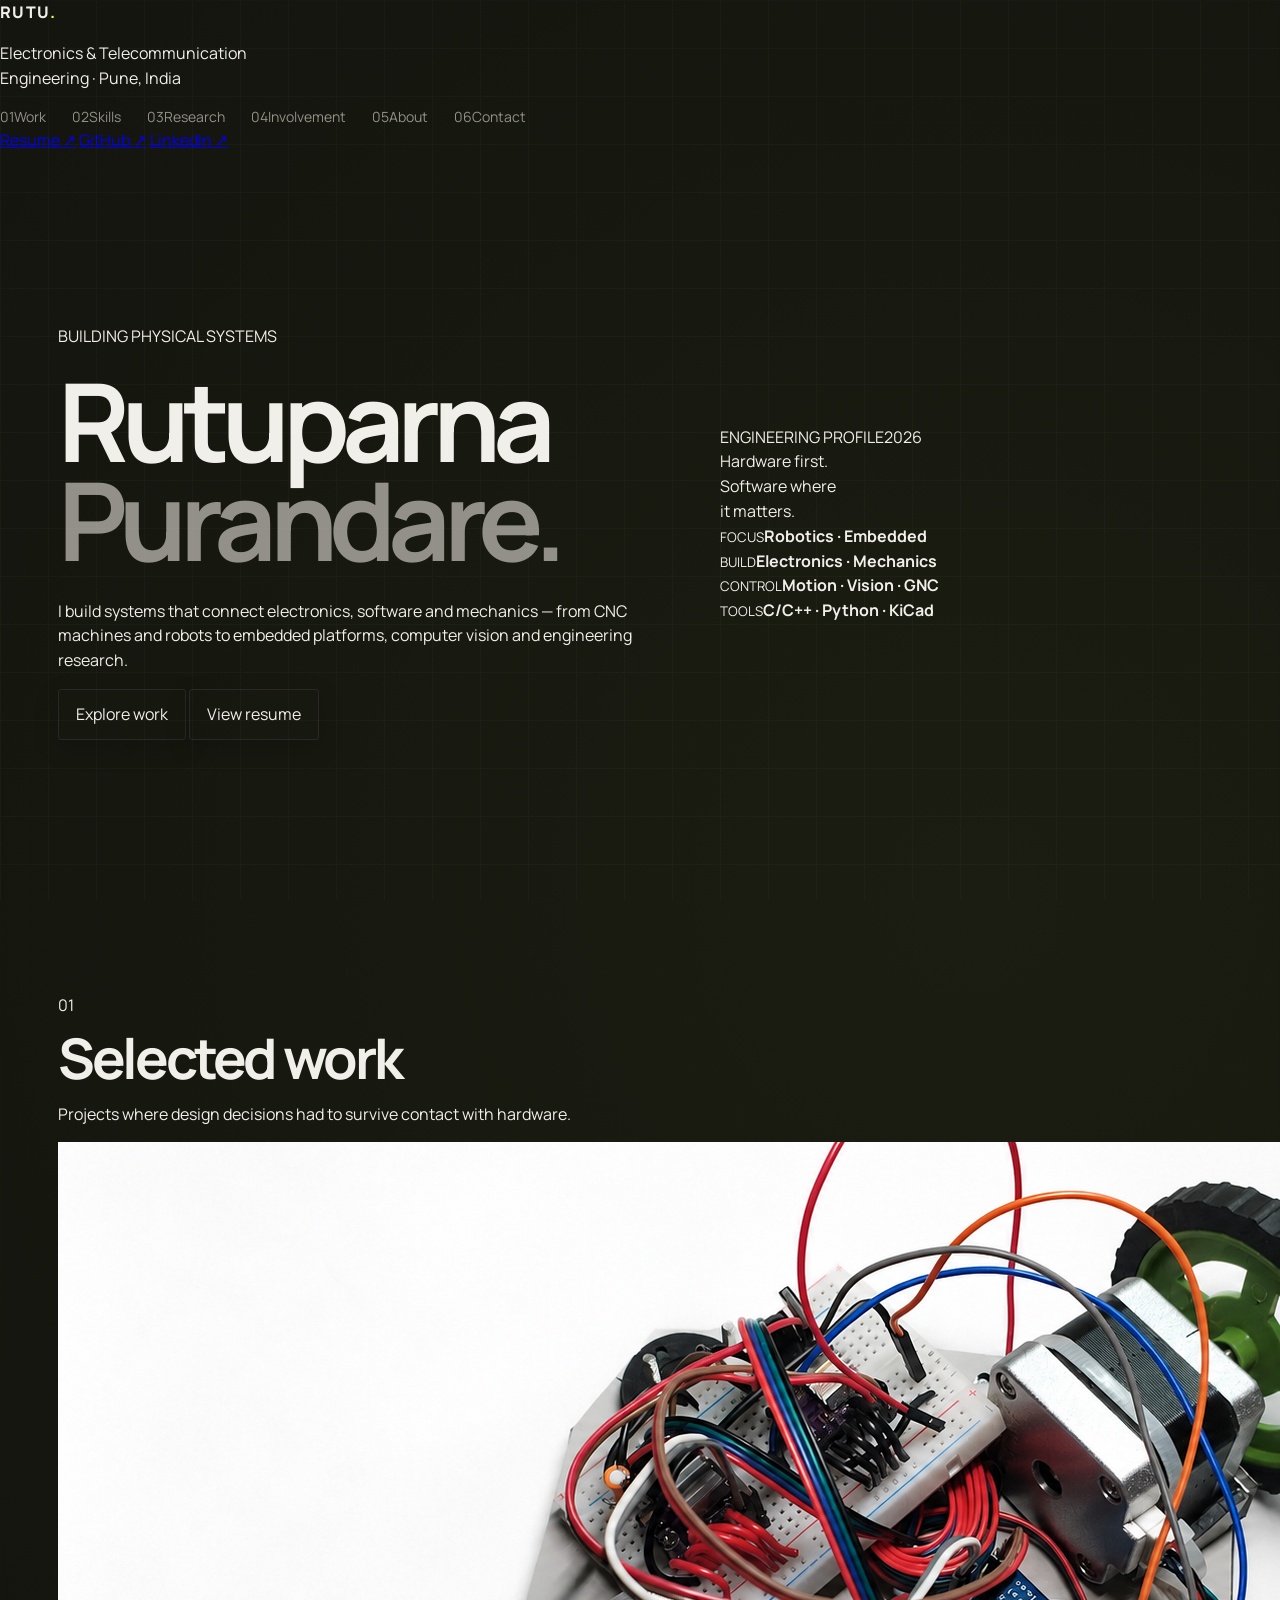
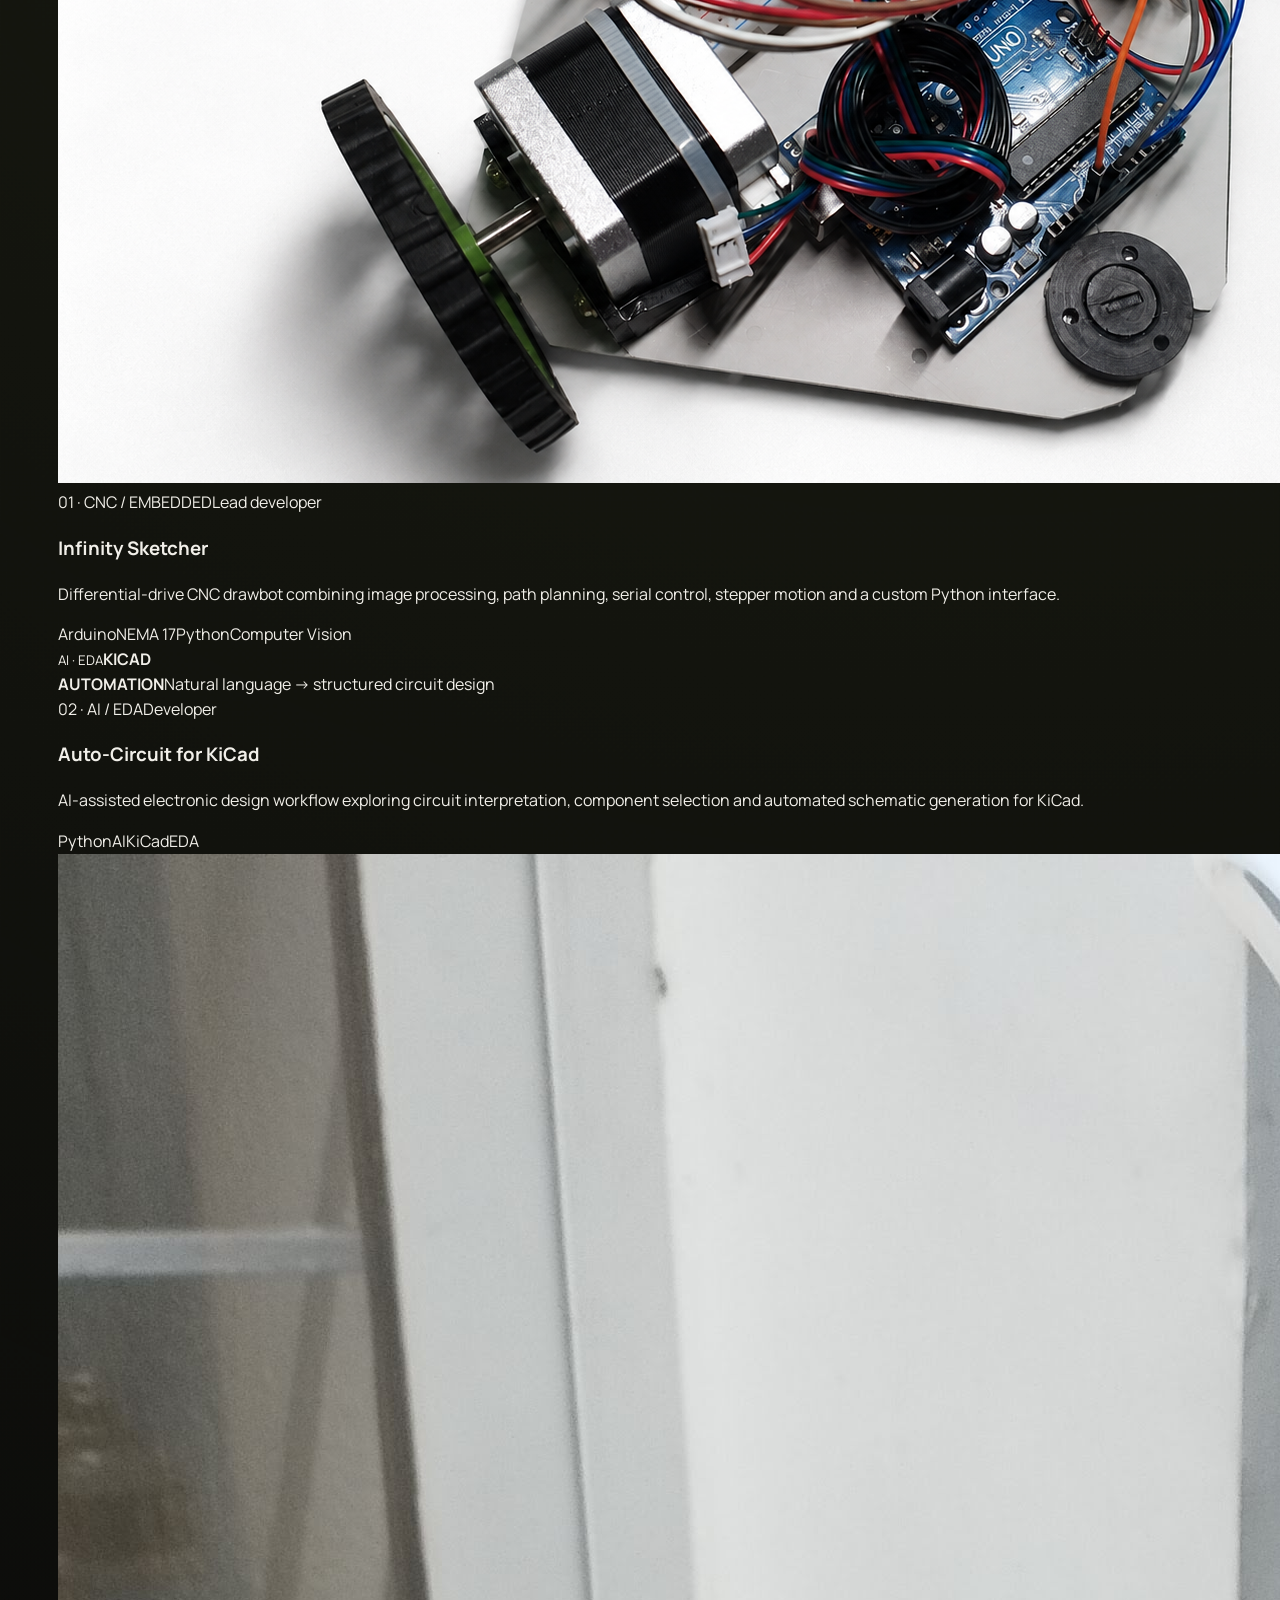
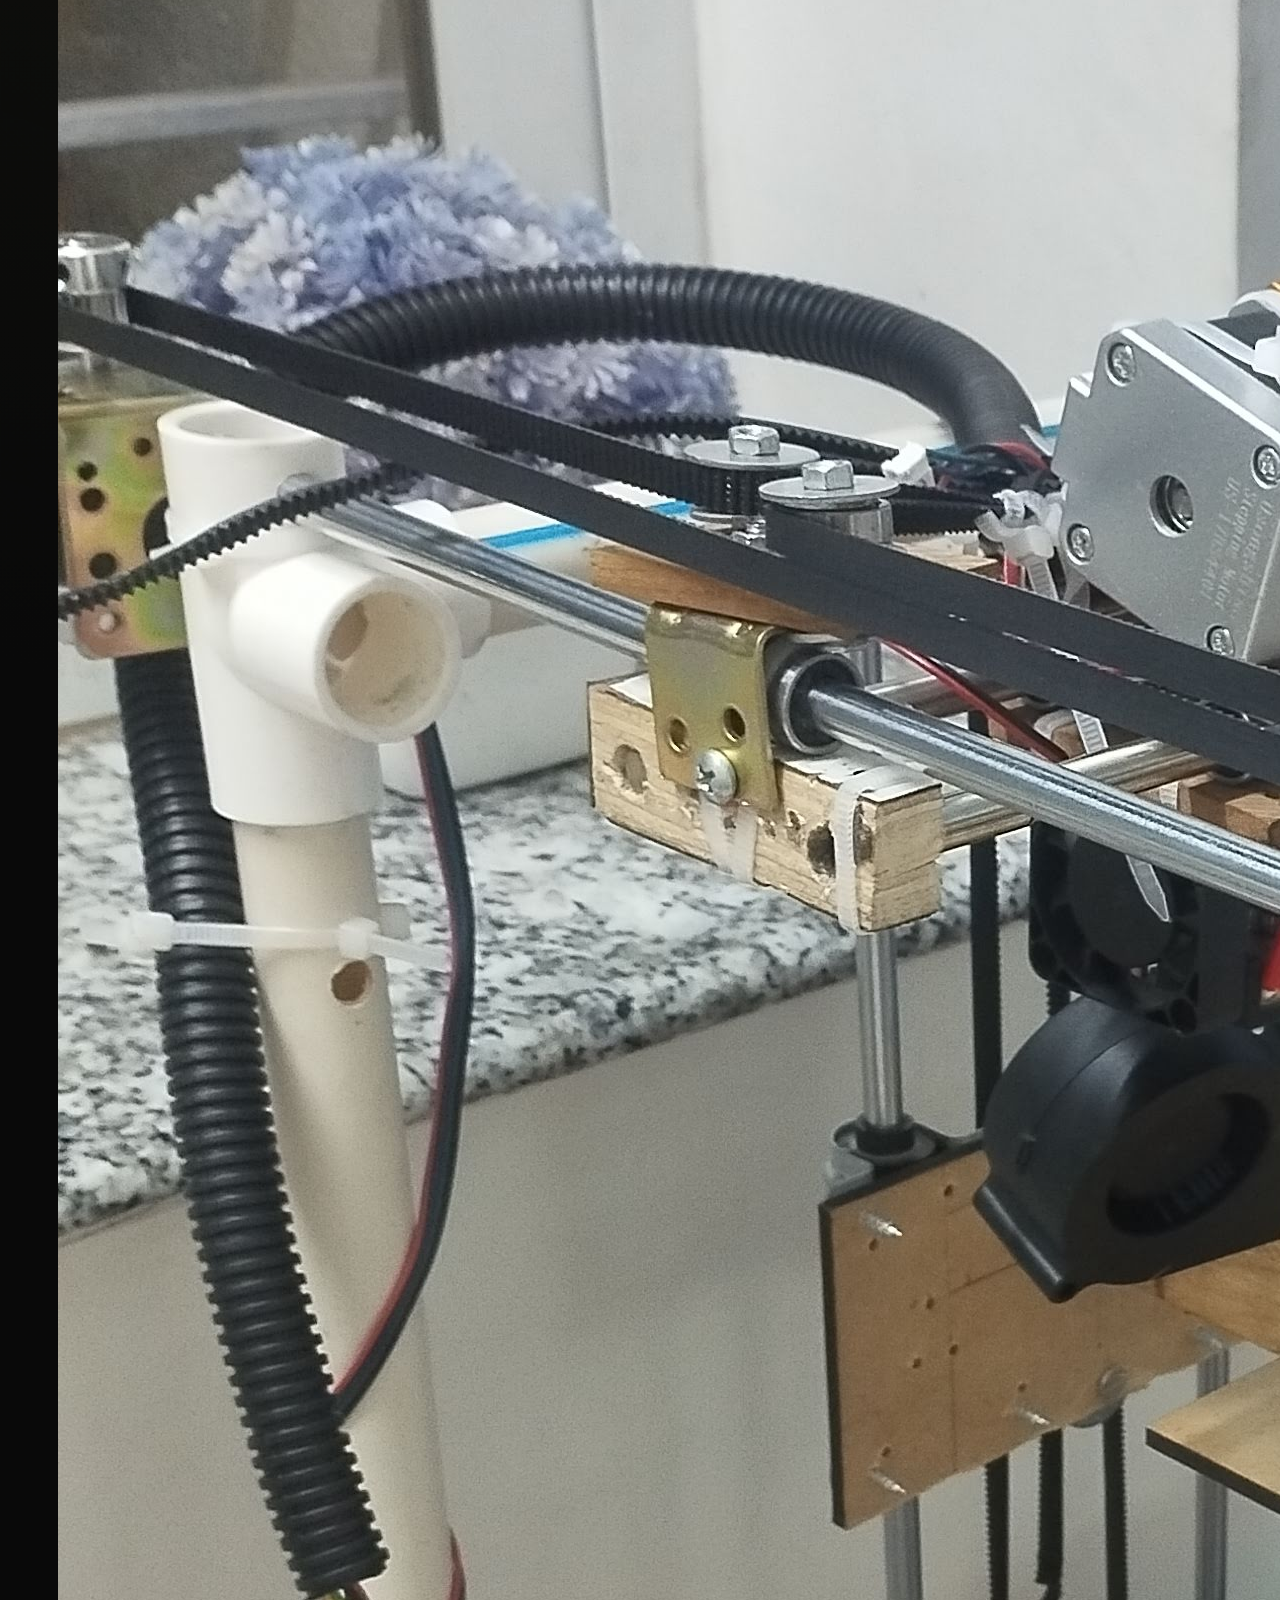
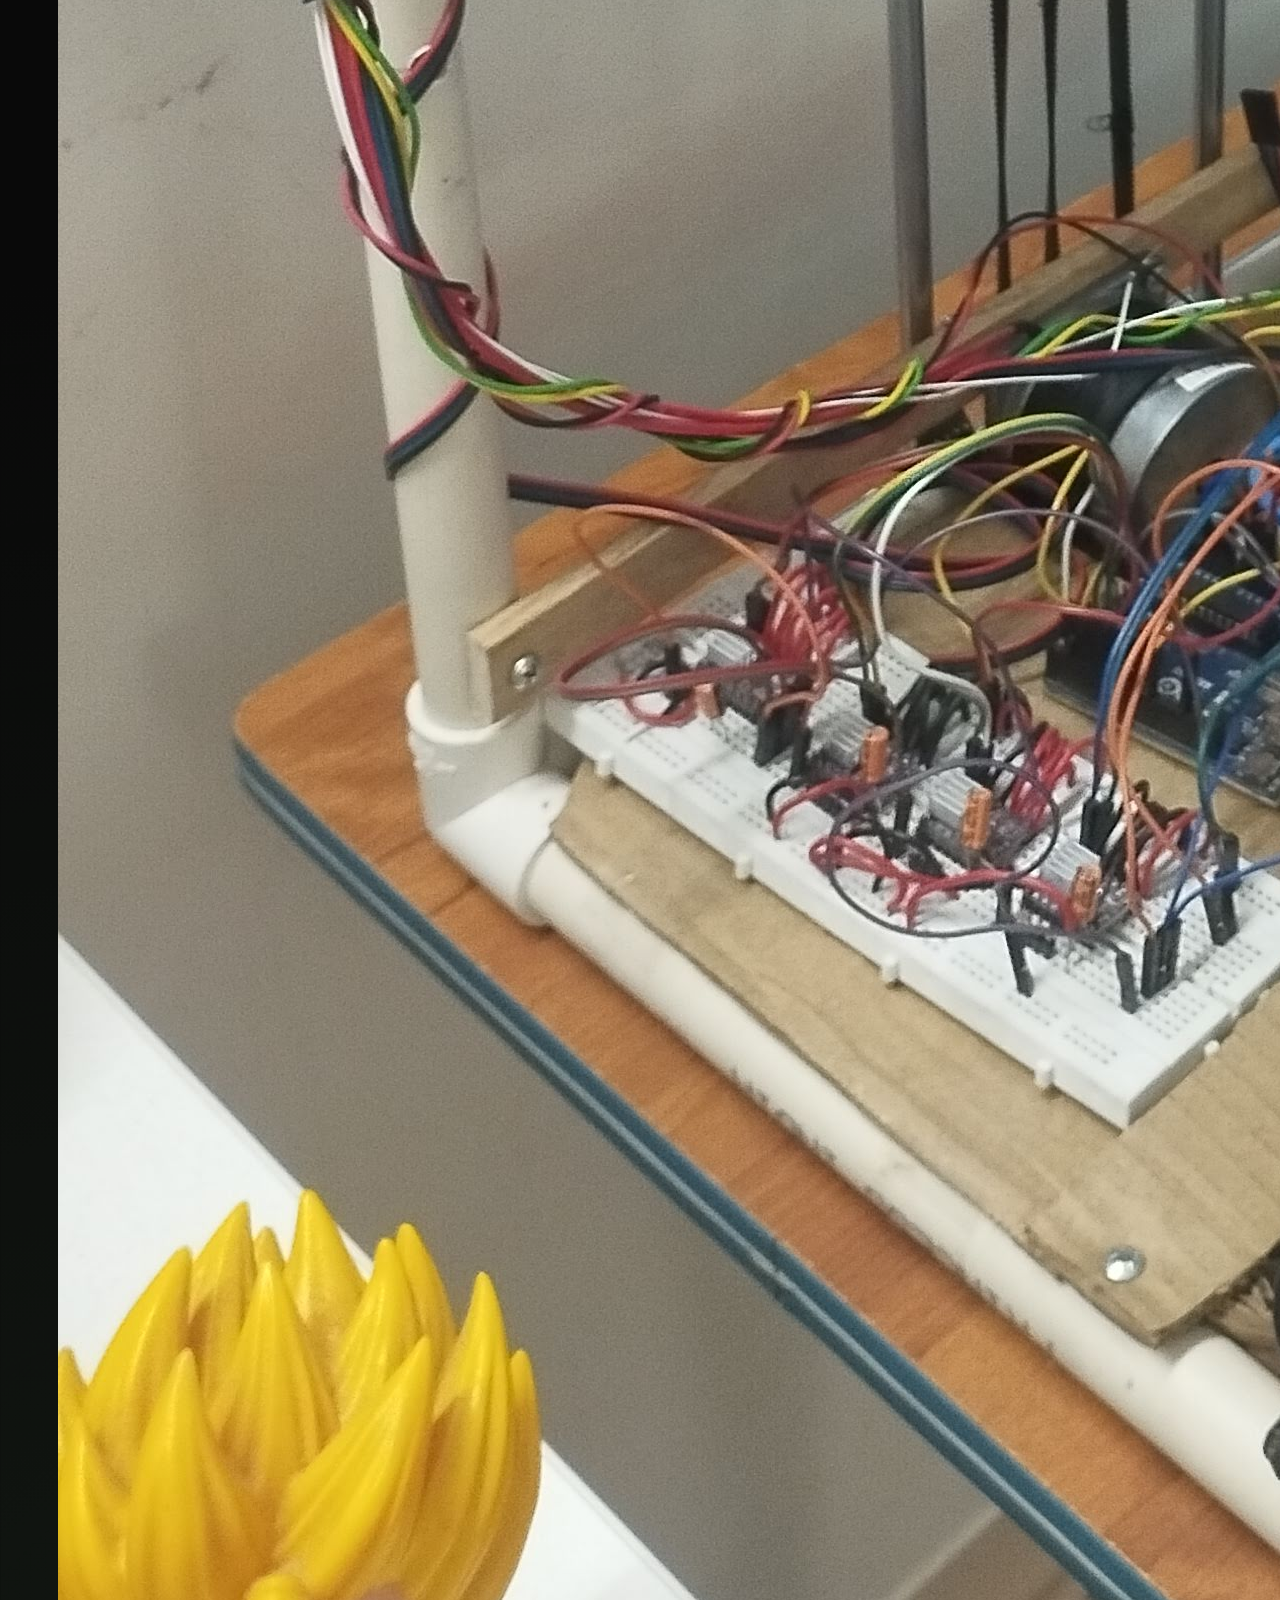
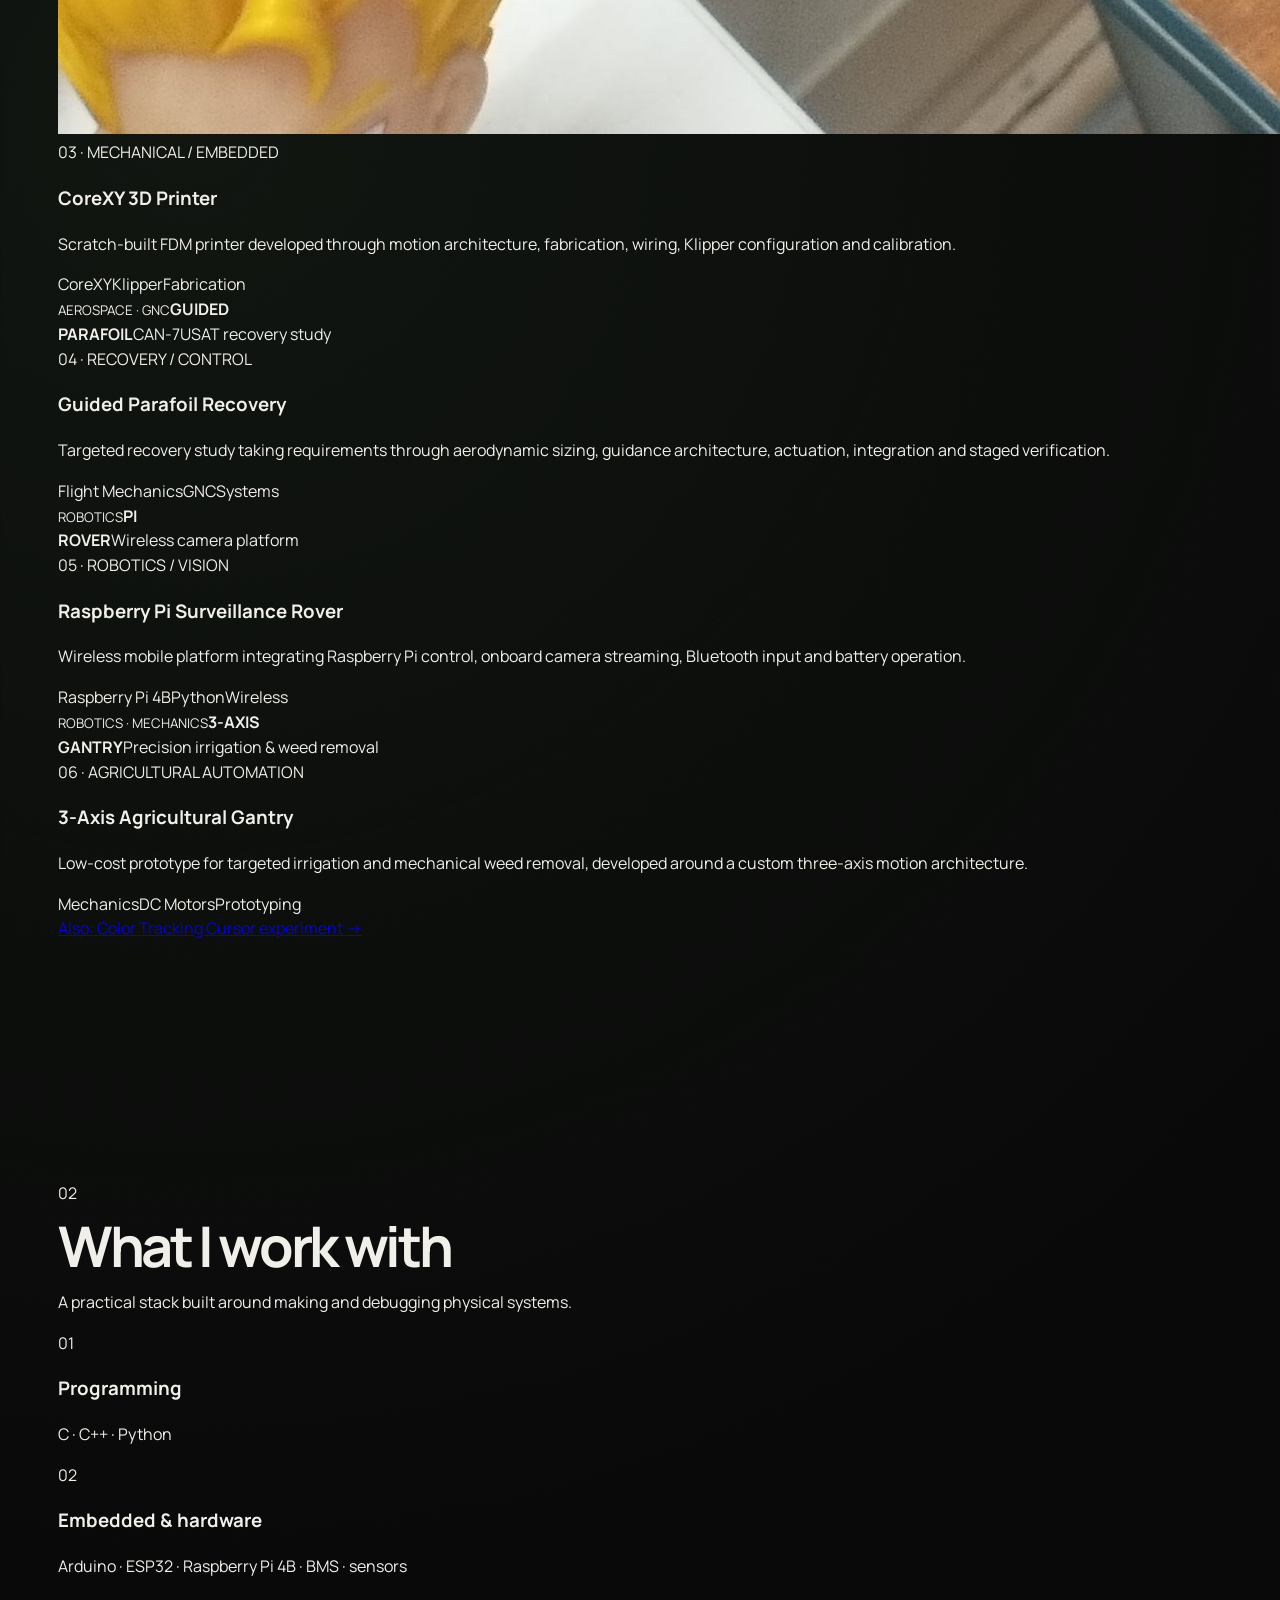
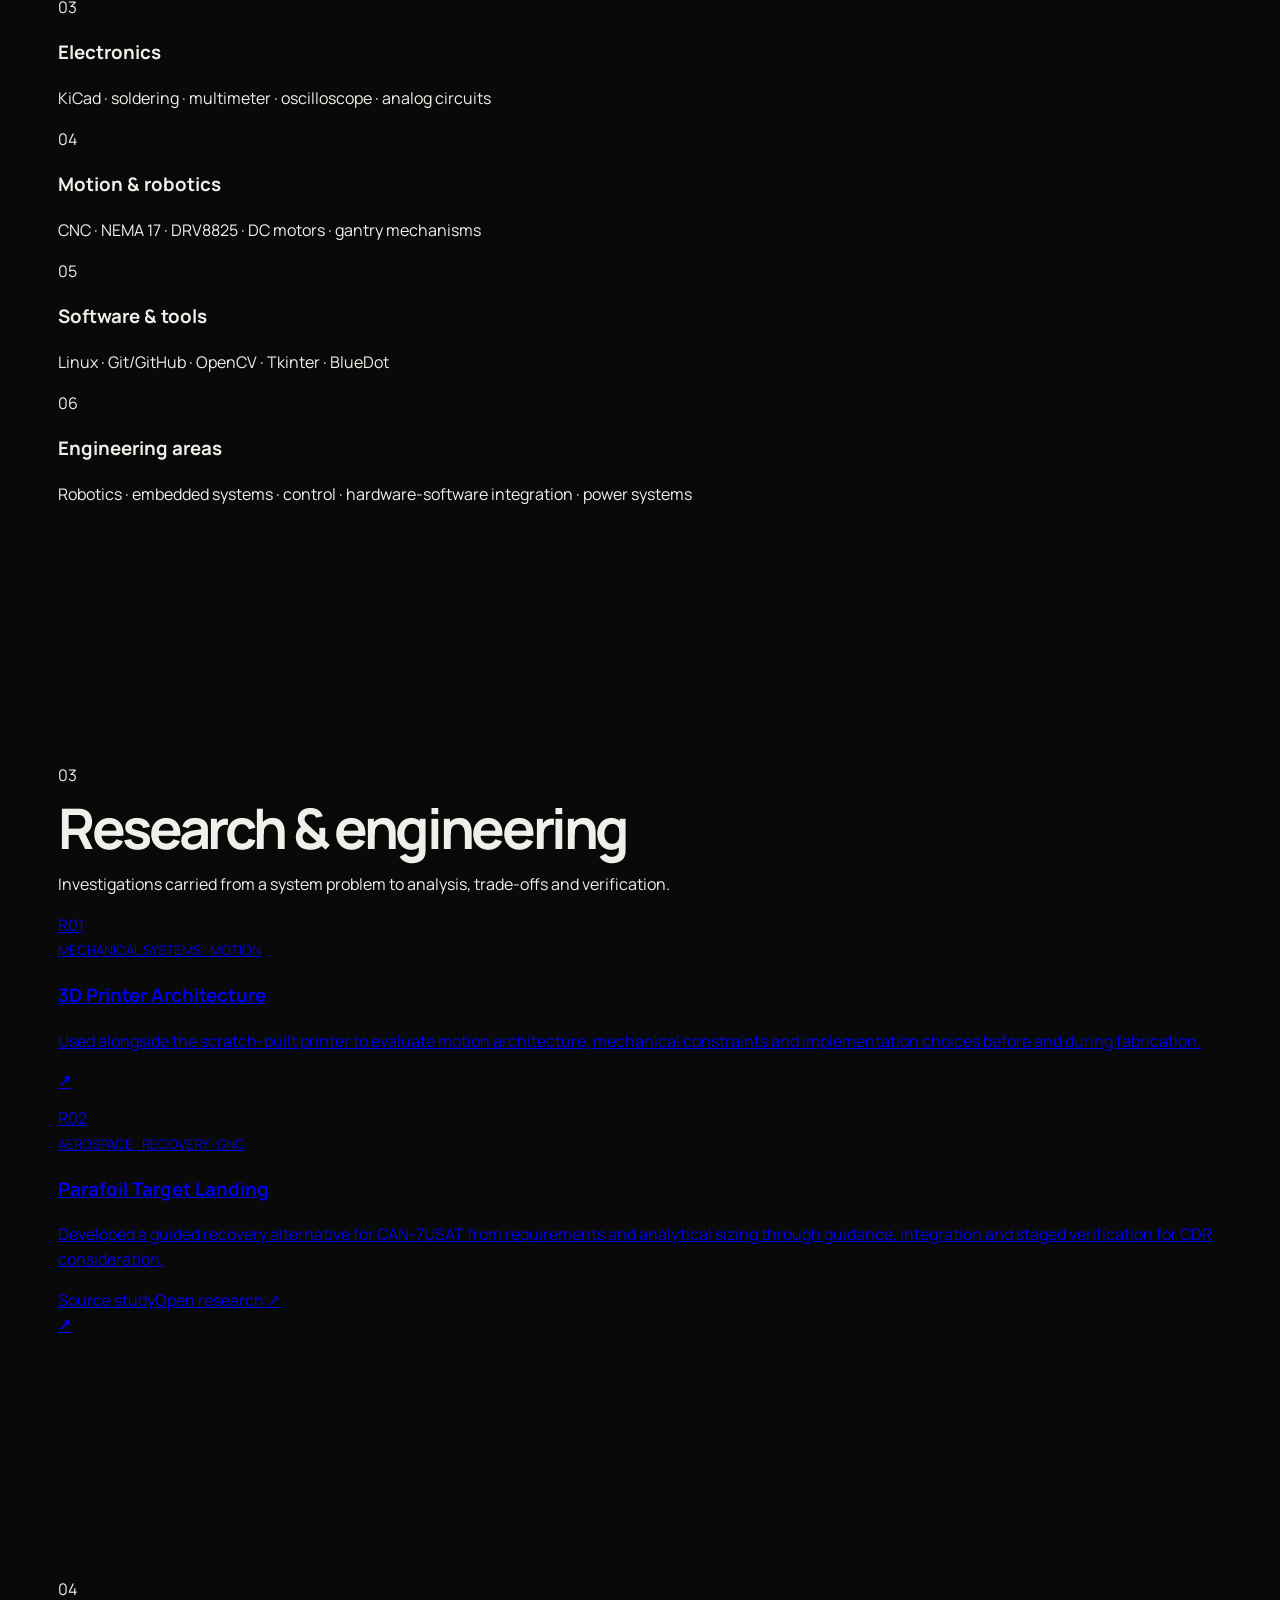
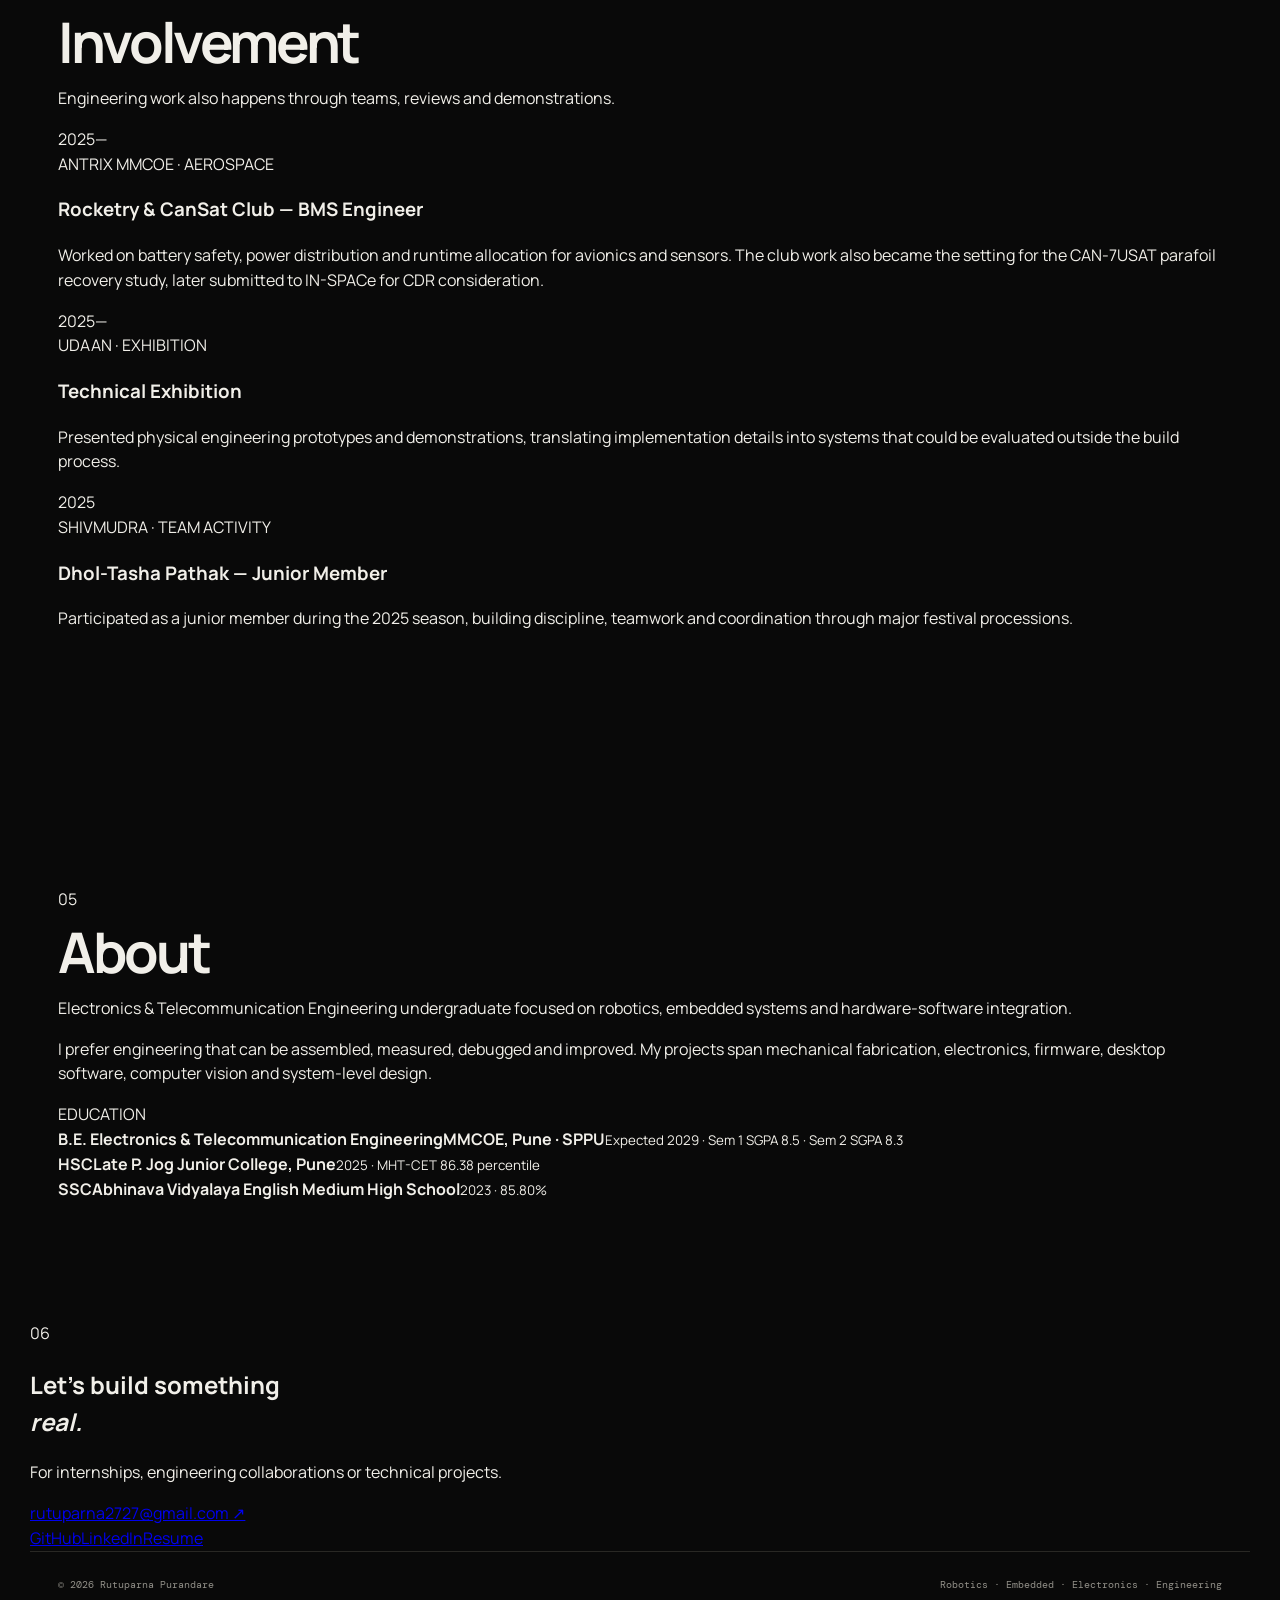
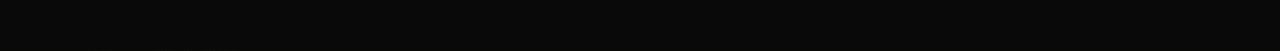
==== index.html @ f3dc34a5 "Redesign homepage around reference portfolio structure" ====
<!doctype html>
<html lang="en">
<head>
<meta charset="utf-8">
<meta name="viewport" content="width=device-width,initial-scale=1">
<title>Rutuparna Purandare — Engineering Portfolio</title>
<meta name="description" content="Engineering portfolio of Rutuparna Purandare — robotics, embedded systems, electronics, CNC automation, control and mechanical systems.">
<link rel="stylesheet" href="styles.css">
</head>
<body>
<div class="site-shell">
<aside class="sidebar">
  <a class="brand" href="#top">RUTU<span>.</span></a>
  <p class="side-role">Electronics & Telecommunication<br>Engineering · Pune, India</p>
  <nav class="side-nav" aria-label="Primary navigation">
    <a href="#work"><span>01</span>Work</a>
    <a href="#skills"><span>02</span>Skills</a>
    <a href="#research"><span>03</span>Research</a>
    <a href="#experience"><span>04</span>Involvement</a>
    <a href="#about"><span>05</span>About</a>
    <a href="#contact"><span>06</span>Contact</a>
  </nav>
  <div class="side-bottom">
    <a href="assets/RSP%20Resume.pdf" target="_blank" rel="noreferrer">Resume ↗</a>
    <a href="https://github.com/Rutu2701" target="_blank" rel="noreferrer">GitHub ↗</a>
    <a href="https://www.linkedin.com/in/rutuparna-purandare" target="_blank" rel="noreferrer">LinkedIn ↗</a>
  </div>
</aside>

<main id="top" class="content">
  <section class="hero">
    <div class="hero-copy">
      <p class="status"><i></i> BUILDING PHYSICAL SYSTEMS</p>
      <h1>Rutuparna<br><em>Purandare.</em></h1>
      <p class="hero-lead">I build systems that connect electronics, software and mechanics — from CNC machines and robots to embedded platforms, computer vision and engineering research.</p>
      <div class="hero-actions">
        <a class="button dark" href="#work">Explore work</a>
        <a class="button light" href="assets/RSP%20Resume.pdf" target="_blank" rel="noreferrer">View resume</a>
      </div>
    </div>
    <div class="hero-panel">
      <div class="panel-top"><span>ENGINEERING PROFILE</span><span>2026</span></div>
      <div class="panel-statement">Hardware first.<br>Software where<br>it matters.</div>
      <div class="panel-grid">
        <div><small>FOCUS</small><b>Robotics · Embedded</b></div>
        <div><small>BUILD</small><b>Electronics · Mechanics</b></div>
        <div><small>CONTROL</small><b>Motion · Vision · GNC</b></div>
        <div><small>TOOLS</small><b>C/C++ · Python · KiCad</b></div>
      </div>
    </div>
  </section>

  <section id="work" class="section work-section">
    <div class="section-heading"><div><span class="section-number">01</span><h2>Selected work</h2></div><p>Projects where design decisions had to survive contact with hardware.</p></div>
    <div class="project-grid">
      <article class="project-card project-large"><a class="project-link" href="projects/infinity-sketcher.html" aria-label="Open Infinity Sketcher"></a><div class="project-image"><img src="assets/infinity-sketcher/image%20of%20vehicle" alt="Infinity Sketcher drawing robot" loading="lazy"></div><div class="project-body"><div class="project-meta"><span>01 · CNC / EMBEDDED</span><span>Lead developer</span></div><h3>Infinity Sketcher</h3><p>Differential-drive CNC drawbot combining image processing, path planning, serial control, stepper motion and a custom Python interface.</p><div class="chips"><span>Arduino</span><span>NEMA 17</span><span>Python</span><span>Computer Vision</span></div></div></article>
      <article class="project-card project-large"><a class="project-link" href="projects/circuitforge.html" aria-label="Open Auto-Circuit for KiCad"></a><div class="project-image project-placeholder"><div><small>AI · EDA</small><strong>KICAD<br>AUTOMATION</strong><span>Natural language → structured circuit design</span></div></div><div class="project-body"><div class="project-meta"><span>02 · AI / EDA</span><span>Developer</span></div><h3>Auto-Circuit for KiCad</h3><p>AI-assisted electronic design workflow exploring circuit interpretation, component selection and automated schematic generation for KiCad.</p><div class="chips"><span>Python</span><span>AI</span><span>KiCad</span><span>EDA</span></div></div></article>
      <article class="project-card"><a class="project-link" href="projects/corexy.html" aria-label="Open CoreXY 3D Printer"></a><div class="project-image"><img src="assets/corexy/isometric%20corexy%20latest.jpg" alt="CoreXY 3D printer" loading="lazy"></div><div class="project-body"><div class="project-meta"><span>03 · MECHANICAL / EMBEDDED</span></div><h3>CoreXY 3D Printer</h3><p>Scratch-built FDM printer developed through motion architecture, fabrication, wiring, Klipper configuration and calibration.</p><div class="chips"><span>CoreXY</span><span>Klipper</span><span>Fabrication</span></div></div></article>
      <article class="project-card"><a class="project-link" href="projects/parafoil-target-landing.html" aria-label="Open Guided Parafoil Recovery"></a><div class="project-image project-placeholder parafoil"><div><small>AEROSPACE · GNC</small><strong>GUIDED<br>PARAFOIL</strong><span>CAN-7USAT recovery study</span></div></div><div class="project-body"><div class="project-meta"><span>04 · RECOVERY / CONTROL</span></div><h3>Guided Parafoil Recovery</h3><p>Targeted recovery study taking requirements through aerodynamic sizing, guidance architecture, actuation, integration and staged verification.</p><div class="chips"><span>Flight Mechanics</span><span>GNC</span><span>Systems</span></div></div></article>
      <article class="project-card"><a class="project-link" href="projects/pi-rover.html" aria-label="Open Raspberry Pi Surveillance Rover"></a><div class="project-image project-placeholder rover"><div><small>ROBOTICS</small><strong>PI<br>ROVER</strong><span>Wireless camera platform</span></div></div><div class="project-body"><div class="project-meta"><span>05 · ROBOTICS / VISION</span></div><h3>Raspberry Pi Surveillance Rover</h3><p>Wireless mobile platform integrating Raspberry Pi control, onboard camera streaming, Bluetooth input and battery operation.</p><div class="chips"><span>Raspberry Pi 4B</span><span>Python</span><span>Wireless</span></div></div></article>
      <article class="project-card"><a class="project-link" href="projects/agri-gantry.html" aria-label="Open 3-Axis Agricultural Gantry"></a><div class="project-image project-placeholder gantry"><div><small>ROBOTICS · MECHANICS</small><strong>3-AXIS<br>GANTRY</strong><span>Precision irrigation & weed removal</span></div></div><div class="project-body"><div class="project-meta"><span>06 · AGRICULTURAL AUTOMATION</span></div><h3>3-Axis Agricultural Gantry</h3><p>Low-cost prototype for targeted irrigation and mechanical weed removal, developed around a custom three-axis motion architecture.</p><div class="chips"><span>Mechanics</span><span>DC Motors</span><span>Prototyping</span></div></div></article>
    </div>
    <a class="text-link" href="projects/color-tracking.html">Also: Color Tracking Cursor experiment →</a>
  </section>

  <section id="skills" class="section skills-section">
    <div class="section-heading"><div><span class="section-number">02</span><h2>What I work with</h2></div><p>A practical stack built around making and debugging physical systems.</p></div>
    <div class="skill-grid">
      <article><span class="skill-index">01</span><h3>Programming</h3><p>C · C++ · Python</p></article>
      <article><span class="skill-index">02</span><h3>Embedded & hardware</h3><p>Arduino · ESP32 · Raspberry Pi 4B · BMS · sensors</p></article>
      <article><span class="skill-index">03</span><h3>Electronics</h3><p>KiCad · soldering · multimeter · oscilloscope · analog circuits</p></article>
      <article><span class="skill-index">04</span><h3>Motion & robotics</h3><p>CNC · NEMA 17 · DRV8825 · DC motors · gantry mechanisms</p></article>
      <article><span class="skill-index">05</span><h3>Software & tools</h3><p>Linux · Git/GitHub · OpenCV · Tkinter · BlueDot</p></article>
      <article><span class="skill-index">06</span><h3>Engineering areas</h3><p>Robotics · embedded systems · control · hardware-software integration · power systems</p></article>
    </div>
  </section>

  <section id="research" class="section research-section">
    <div class="section-heading"><div><span class="section-number">03</span><h2>Research & engineering</h2></div><p>Investigations carried from a system problem to analysis, trade-offs and verification.</p></div>
    <div class="research-list">
      <a class="research-item" href="research/3d-printer.html"><span>R01</span><div><small>MECHANICAL SYSTEMS · MOTION</small><h3>3D Printer Architecture</h3><p>Used alongside the scratch-built printer to evaluate motion architecture, mechanical constraints and implementation choices before and during fabrication.</p></div><b>↗</b></a>
      <a class="research-item" href="research/parafoil-target-landing.html"><span>R02</span><div><small>AEROSPACE · RECOVERY · GNC</small><h3>Parafoil Target Landing</h3><p>Developed a guided recovery alternative for CAN-7USAT from requirements and analytical sizing through guidance, integration and staged verification for CDR consideration.</p><div class="source-row"><span>Source study</span><span>Open research ↗</span></div></div><b>↗</b></a>
    </div>
  </section>

  <section id="experience" class="section experience-section">
    <div class="section-heading"><div><span class="section-number">04</span><h2>Involvement</h2></div><p>Engineering work also happens through teams, reviews and demonstrations.</p></div>
    <div class="timeline">
      <article><div class="timeline-year">2025—</div><div><span>ANTRIX MMCOE · AEROSPACE</span><h3>Rocketry & CanSat Club — BMS Engineer</h3><p>Worked on battery safety, power distribution and runtime allocation for avionics and sensors. The club work also became the setting for the CAN-7USAT parafoil recovery study, later submitted to IN-SPACe for CDR consideration.</p></div></article>
      <article><div class="timeline-year">2025—</div><div><span>UDAAN · EXHIBITION</span><h3>Technical Exhibition</h3><p>Presented physical engineering prototypes and demonstrations, translating implementation details into systems that could be evaluated outside the build process.</p></div></article>
      <article><div class="timeline-year">2025</div><div><span>SHIVMUDRA · TEAM ACTIVITY</span><h3>Dhol-Tasha Pathak — Junior Member</h3><p>Participated as a junior member during the 2025 season, building discipline, teamwork and coordination through major festival processions.</p></div></article>
    </div>
  </section>

  <section id="about" class="section about-section">
    <div class="section-heading"><div><span class="section-number">05</span><h2>About</h2></div></div>
    <div class="about-grid">
      <div><p class="about-lead">Electronics & Telecommunication Engineering undergraduate focused on robotics, embedded systems and hardware-software integration.</p><p>I prefer engineering that can be assembled, measured, debugged and improved. My projects span mechanical fabrication, electronics, firmware, desktop software, computer vision and system-level design.</p></div>
      <div class="education"><span>EDUCATION</span><article><b>B.E. Electronics & Telecommunication Engineering</b><strong>MMCOE, Pune · SPPU</strong><small>Expected 2029 · Sem 1 SGPA 8.5 · Sem 2 SGPA 8.3</small></article><article><b>HSC</b><strong>Late P. Jog Junior College, Pune</strong><small>2025 · MHT-CET 86.38 percentile</small></article><article><b>SSC</b><strong>Abhinava Vidyalaya English Medium High School</strong><small>2023 · 85.80%</small></article></div>
    </div>
  </section>

  <section id="contact" class="contact-section">
    <div><span class="section-number">06</span><h2>Let's build something<br><em>real.</em></h2></div>
    <div class="contact-copy"><p>For internships, engineering collaborations or technical projects.</p><a class="contact-email" href="mailto:rutuparna2727@gmail.com">rutuparna2727@gmail.com ↗</a><div class="contact-links"><a href="https://github.com/Rutu2701" target="_blank" rel="noreferrer">GitHub</a><a href="https://www.linkedin.com/in/rutuparna-purandare" target="_blank" rel="noreferrer">LinkedIn</a><a href="assets/RSP%20Resume.pdf" target="_blank" rel="noreferrer">Resume</a></div></div>
  </section>
  <footer><span>© 2026 Rutuparna Purandare</span><span>Robotics · Embedded · Electronics · Engineering</span></footer>
</main>
</div>
</body>
</html>
---- styles.css ----
@import url('https://fonts.googleapis.com/css2?family=DM+Mono:wght@400;500&family=Manrope:wght@400;500;600;700;800&display=swap');
:root{--bg:#090909;--panel:#11110f;--panel2:#151513;--text:#f1efe9;--muted:#929089;--line:#292824;--accent:#e8ff4f;--max:1220px}*{box-sizing:border-box}html{scroll-behavior:smooth}body{margin:0;background:radial-gradient(circle at 76% 8%,#1b1d12 0,transparent 30%),radial-gradient(circle at 15% 58%,#111611 0,transparent 22%),var(--bg);color:var(--text);font-family:Manrope,system-ui,sans-serif;line-height:1.55}body:before{content:"";position:fixed;inset:0;pointer-events:none;opacity:.028;background-image:linear-gradient(rgba(255,255,255,.8) 1px,transparent 1px),linear-gradient(90deg,rgba(255,255,255,.8) 1px,transparent 1px);background-size:48px 48px}.nav{height:74px;display:flex;align-items:center;justify-content:space-between;max-width:var(--max);margin:auto;padding:0 28px;border-bottom:1px solid var(--line);position:sticky;top:0;background:rgba(9,9,9,.86);backdrop-filter:blur(18px);z-index:20}.brand{font-weight:800;letter-spacing:.08em;color:var(--text);text-decoration:none}.brand span{color:var(--accent)}nav{display:flex;gap:26px}nav a,.about-links a{color:var(--muted);text-decoration:none;font-size:14px;transition:color .18s ease}nav a:hover,.about-links a:hover{color:var(--text)}main{max-width:var(--max);margin:auto}.hero{min-height:720px;display:grid;grid-template-columns:1.08fr .92fr;gap:72px;align-items:center;padding:92px 28px 70px}.eyebrow,.tag,.num,.signal-strip span{font-family:'DM Mono',monospace;font-size:10px;letter-spacing:.14em;color:var(--muted)}h1{font-size:clamp(60px,8.5vw,112px);line-height:.91;letter-spacing:-.07em;margin:22px 0 30px;max-width:840px}h1 em{font-style:normal;color:var(--muted)}.lede{font-size:19px;max-width:650px;color:#bebcb5}.actions{display:flex;gap:10px;margin-top:34px}.button{display:inline-flex;padding:12px 17px;border:1px solid var(--line);border-radius:3px;color:var(--text);text-decoration:none;transition:.2s ease;box-shadow:0 8px 24px rgba(0,0,0,.18)}.button:hover{transform:translateY(-2px);border-color:#4a4943}.button.primary{background:var(--accent);border-color:var(--accent);color:#111}.hero-spec{height:100%;min-height:470px;border:1px solid var(--line);border-radius:10px;background:linear-gradient(145deg,#151513,#0d0d0d);padding:28px;display:flex;flex-direction:column;justify-content:space-between;box-shadow:0 28px 70px rgba(0,0,0,.32),0 0 0 1px rgba(232,255,79,.04)}.spec-head{display:flex;justify-content:space-between;font:10px 'DM Mono',monospace;color:var(--muted);letter-spacing:.12em}.spec-title{font-size:clamp(32px,4vw,54px);line-height:1;letter-spacing:-.055em;max-width:390px}.spec-lines{display:grid;gap:11px;border-top:1px solid var(--line);padding-top:20px}.spec-line{display:flex;justify-content:space-between;gap:20px;font:11px 'DM Mono',monospace;color:var(--muted)}.spec-line b{color:var(--text);font-weight:500;text-align:right}.signal-strip{display:grid;grid-template-columns:repeat(4,1fr);margin:0 28px;gap:12px}.signal-strip>div{padding:22px 20px;border:1px solid var(--line);background:rgba(17,17,15,.78);border-radius:6px;box-shadow:0 12px 28px rgba(0,0,0,.14);transition:.2s ease}.signal-strip>div:hover{transform:translateY(-2px);border-color:#414039}.signal-strip span{display:block;margin-bottom:11px}.signal-strip b{display:block;font:11px 'DM Mono',monospace;letter-spacing:.08em}.signal-strip p{margin:5px 0 0;color:var(--muted);font-size:12px}.section{padding:120px 28px}.section-head{display:flex;align-items:end;justify-content:space-between;gap:50px;margin-bottom:44px}.section h2{font-size:56px;letter-spacing:-.06em;line-height:1;margin:12px 0 0}.section-note{max-width:430px;color:var(--muted);margin:0}.cards{display:grid;grid-template-columns:repeat(2,1fr);gap:18px}.card{background:linear-gradient(145deg,var(--panel2),var(--panel));padding:26px;min-height:430px;display:flex;flex-direction:column;border:1px solid var(--line);border-radius:8px;box-shadow:0 18px 42px rgba(0,0,0,.18);transition:transform .2s ease,border-color .2s ease,background .2s ease}.card:hover{transform:translateY(-5px);border-color:#414039;background:#181816}.card.feature{min-height:500px}.card.project-card{position:relative;cursor:pointer}.card-project-link{position:absolute;inset:0;z-index:2;border-radius:inherit}.card-project-link:focus{outline:2px solid var(--text);outline-offset:-5px}.card .num{margin-bottom:30px}.card-media{margin:-26px -26px 26px;height:250px;overflow:hidden;background:#0b0b0b;border-radius:8px 8px 0 0;border-bottom:1px solid var(--line);position:relative}.card-media img{width:100%;height:100%;object-fit:cover;display:block;filter:saturate(.82);transition:transform .35s ease}.card:hover .card-media img{transform:scale(1.025)}.card-media--dark{display:flex;align-items:end;padding:24px;background:radial-gradient(circle at 78% 26%,#272d16 0,transparent 32%),linear-gradient(145deg,#151513,#0a0a0a)}.card-media-label{font:11px 'DM Mono',monospace;letter-spacing:.12em;color:var(--muted)}.card-media-label strong{display:block;color:var(--text);font:700 34px Manrope,sans-serif;letter-spacing:-.05em;margin-top:5px}.card h3{font-size:28px;letter-spacing:-.035em;margin:8px 0 12px}.card p:not(.tag):not(.num){color:#b9b7b0;max-width:560px}.card .skills-label{font:10px 'DM Mono',monospace;letter-spacing:.13em;color:var(--muted);margin:22px 0 9px}.meta{display:flex;gap:8px;flex-wrap:wrap;margin-top:auto;padding-top:22px}.meta span,.skills span,.stack span{border:1px solid var(--line);padding:6px 9px;font:10px 'DM Mono',monospace;color:var(--muted);background:rgba(0,0,0,.12)}.research{border-top:1px solid var(--line)}.research-list{display:grid;gap:12px}.research-row{display:grid;grid-template-columns:80px 1fr 30px;gap:20px;padding:28px 24px;border:1px solid var(--line);border-radius:6px;text-decoration:none;color:var(--text);align-items:start;background:rgba(17,17,15,.8);box-shadow:0 12px 30px rgba(0,0,0,.12);transition:.2s ease}.research-row:hover{transform:translateX(4px);border-color:#44423b}.research-row h3{margin:0 0 6px;font-size:24px}.research-row p{margin:0;color:var(--muted);max-width:720px}.research-row b{font-size:22px;color:var(--accent)}.about{display:grid;grid-template-columns:1fr 1fr;gap:80px;border-top:1px solid var(--line)}.about h2{max-width:480px}.about-copy p{font-size:22px;color:#cfcdc5;margin-top:0}.skills{display:flex;gap:8px;flex-wrap:wrap;margin:30px 0 36px}.about-links{display:grid;gap:10px}footer{max-width:var(--max);margin:auto;padding:26px 28px 60px;border-top:1px solid var(--line);display:flex;justify-content:space-between;color:var(--muted);font:10px 'DM Mono',monospace}@media(max-width:800px){nav a:nth-child(1),nav a:nth-child(2),nav a:nth-child(3){display:none}.hero,.about{grid-template-columns:1fr}.hero{padding-top:55px;min-height:auto}.section{padding:90px 28px}.section-head{display:block}.section-note{margin-top:20px}.cards{grid-template-columns:1fr}.signal-strip{grid-template-columns:repeat(2,1fr)}}@media(max-width:650px){.signal-strip{grid-template-columns:1fr}.research-row{grid-template-columns:55px 1fr 20px}footer{display:grid;gap:10px}}
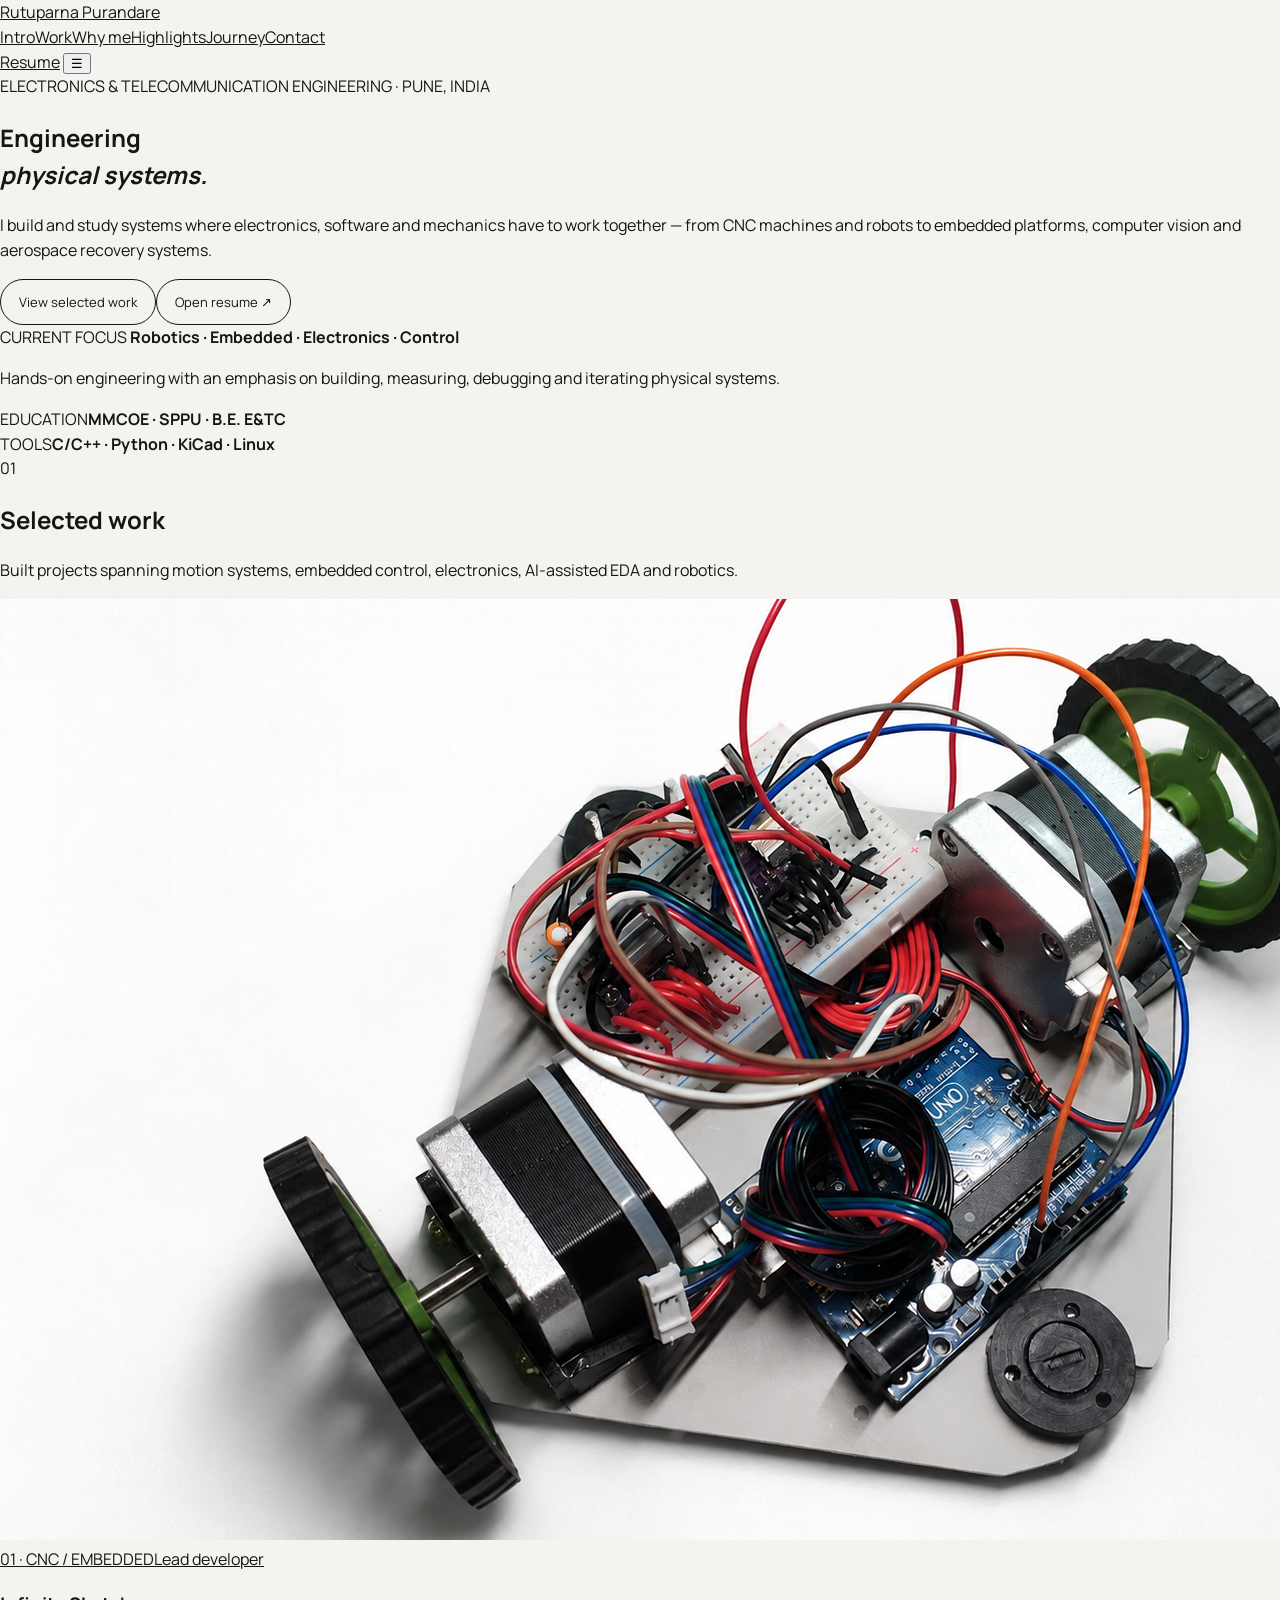
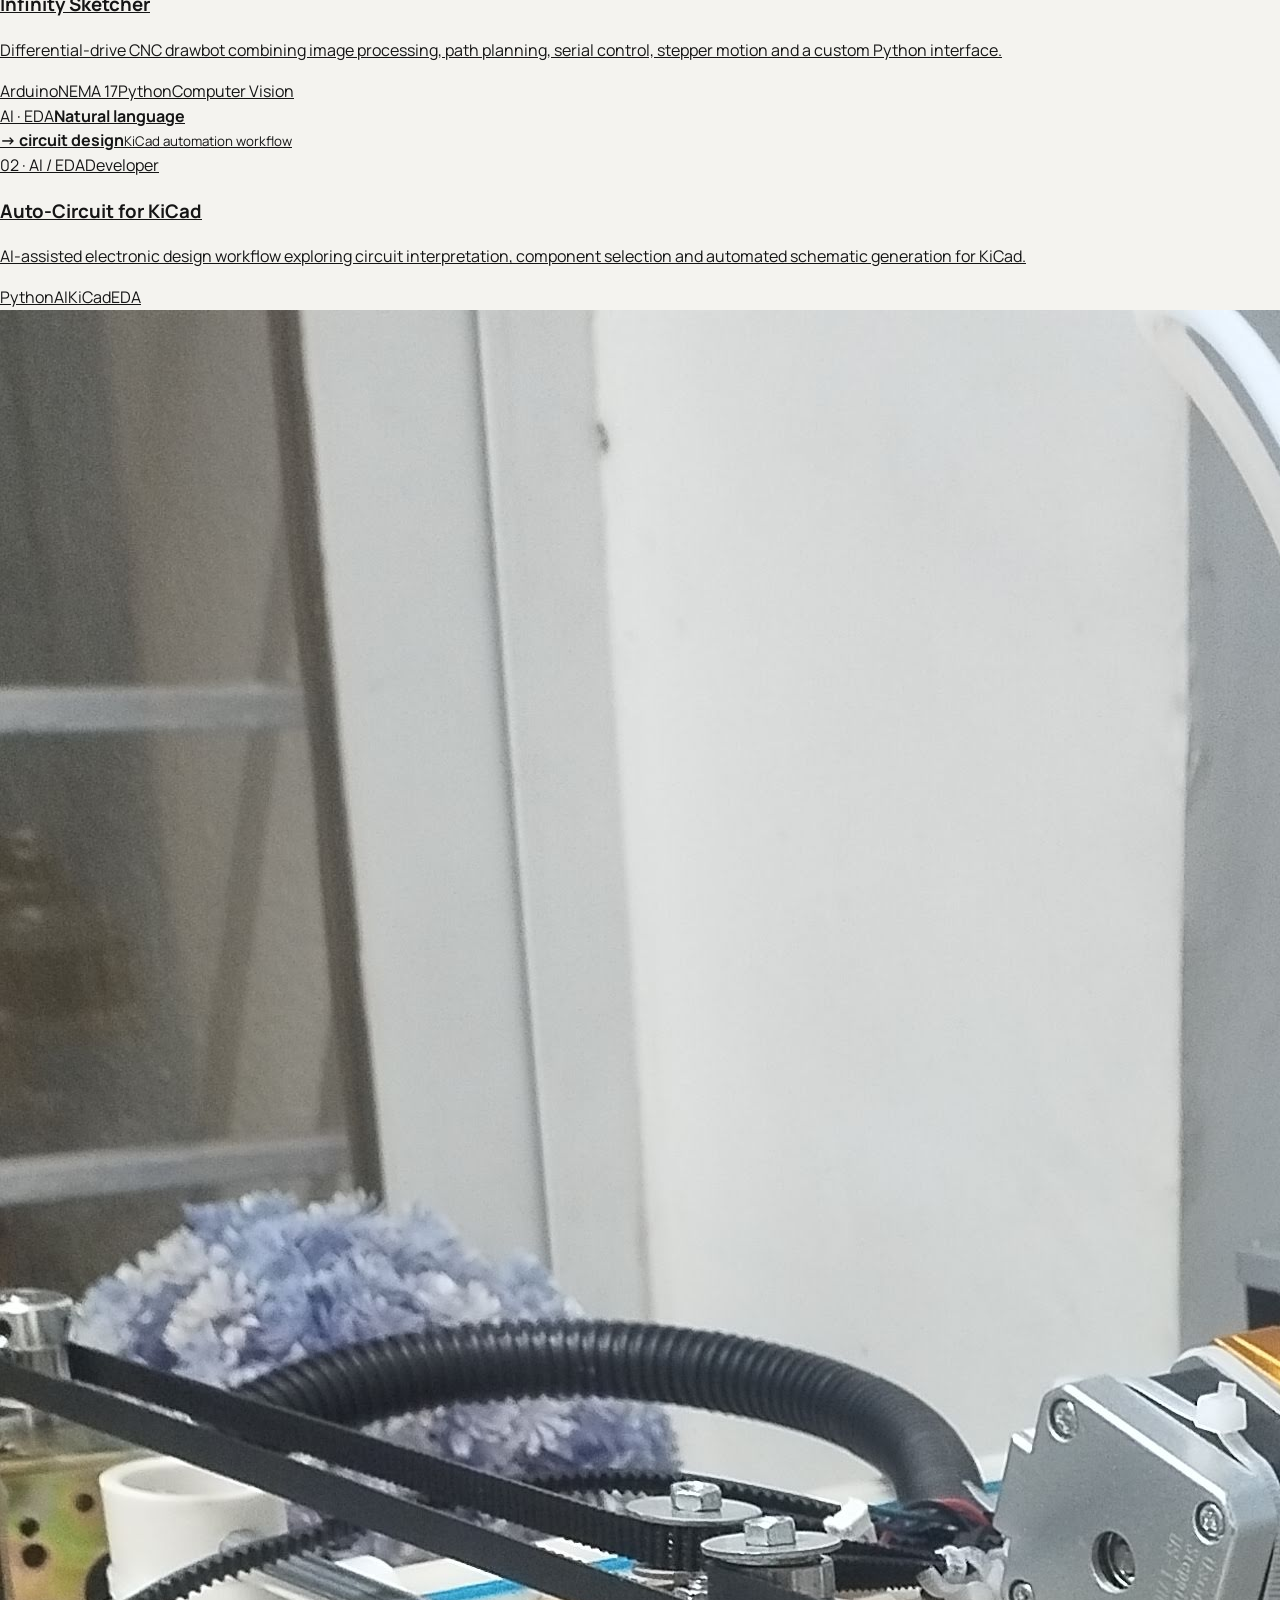
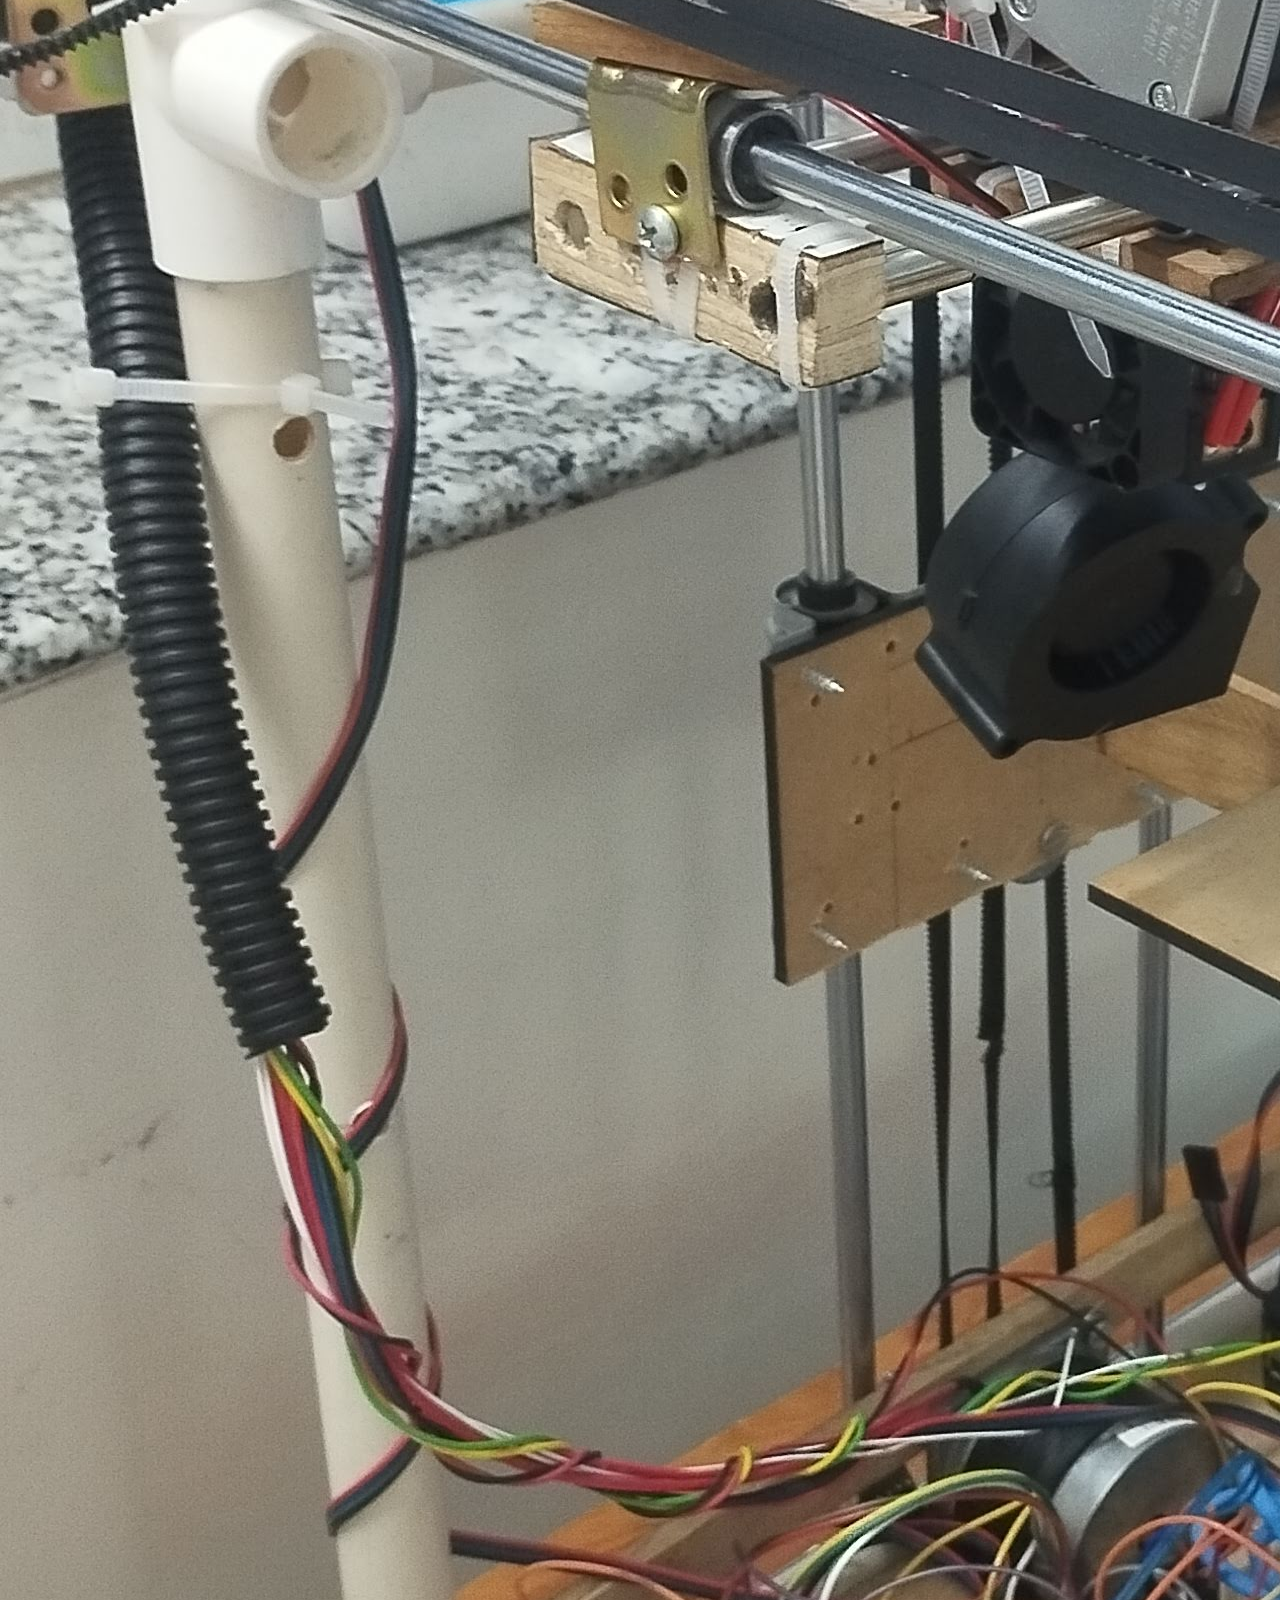
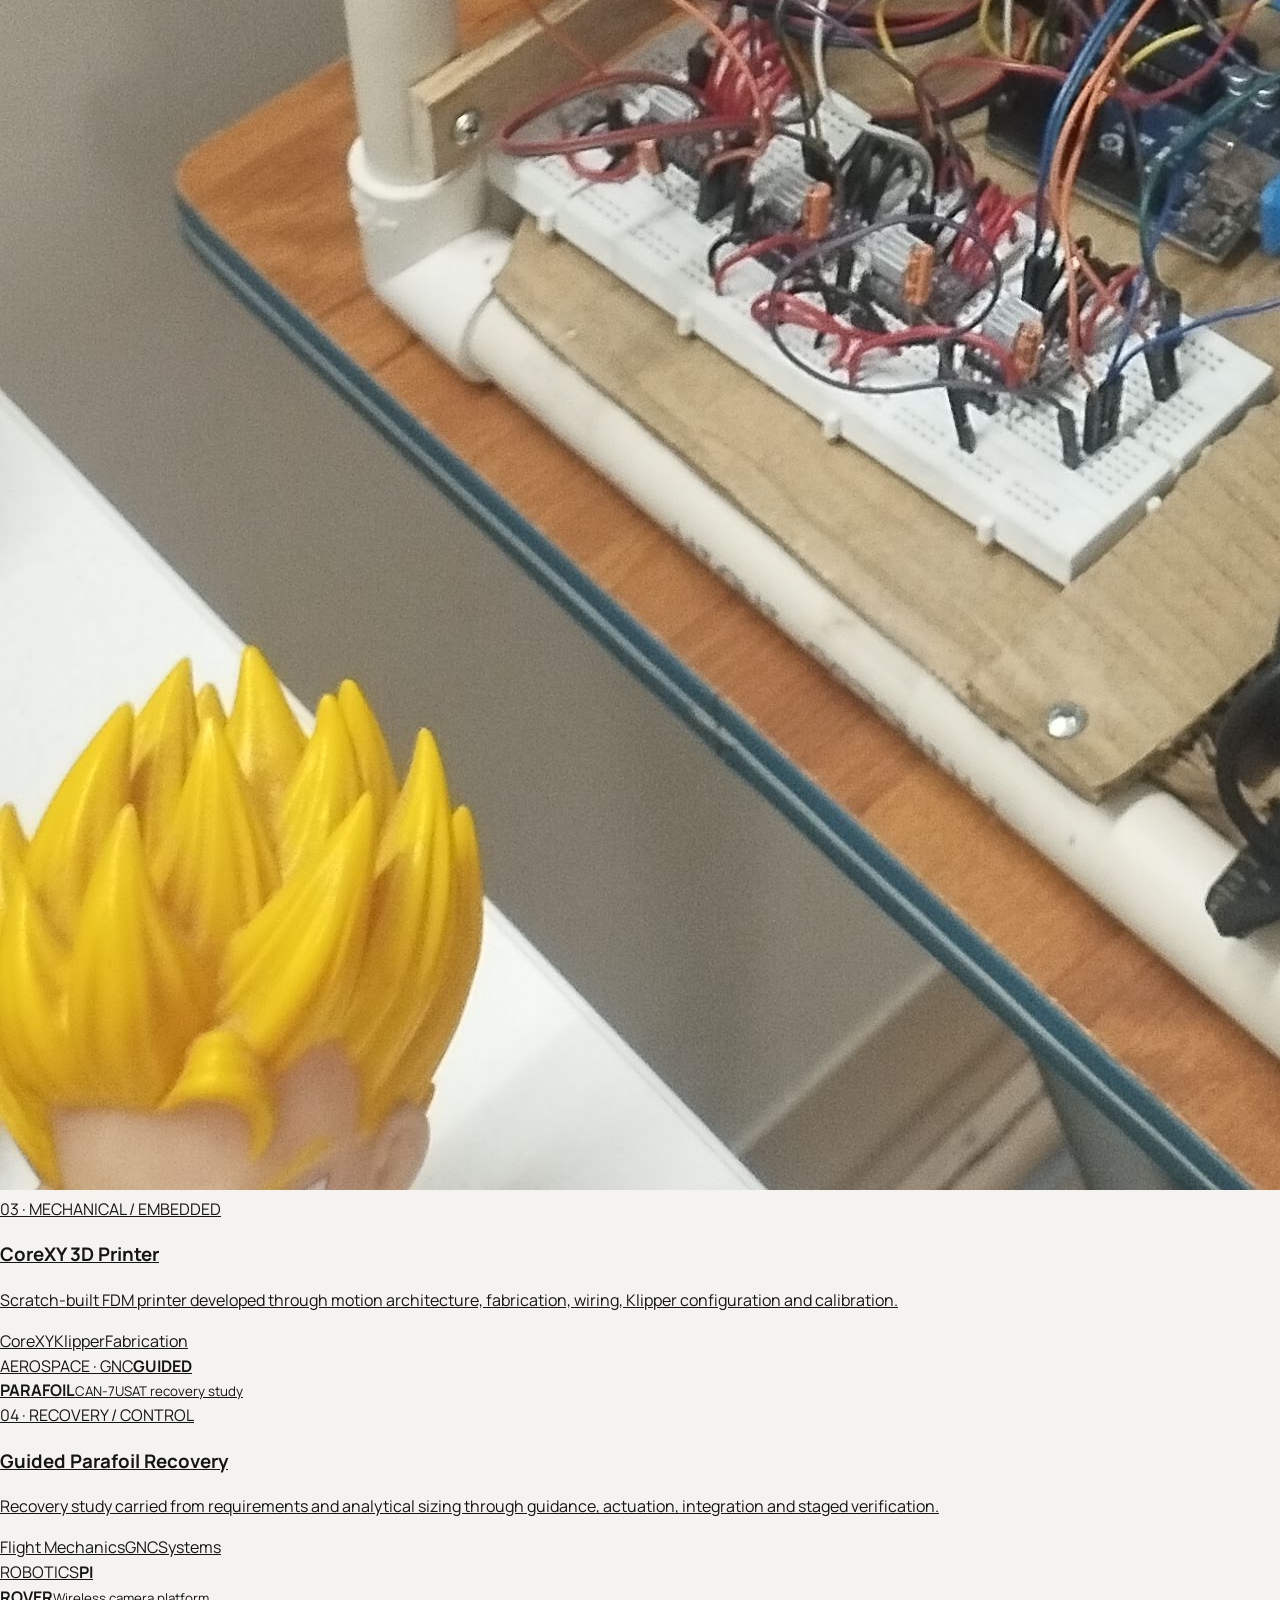
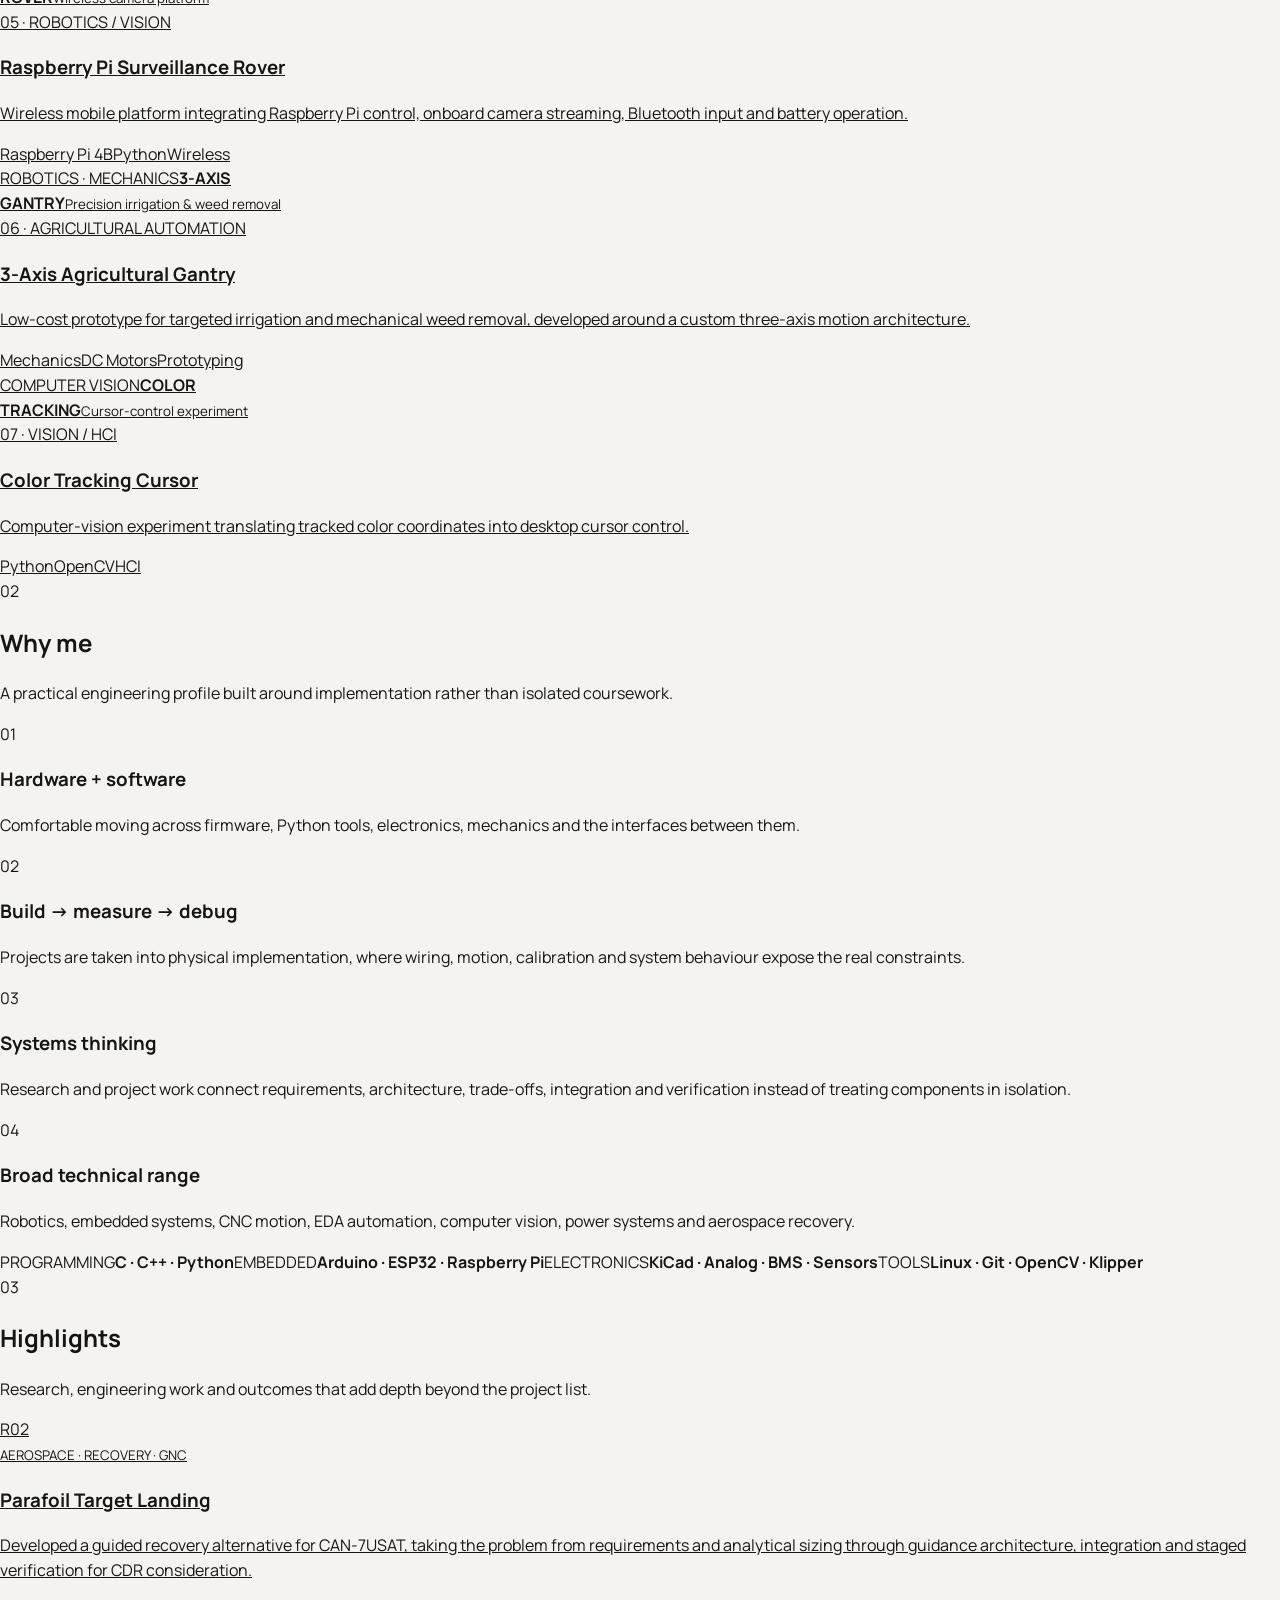
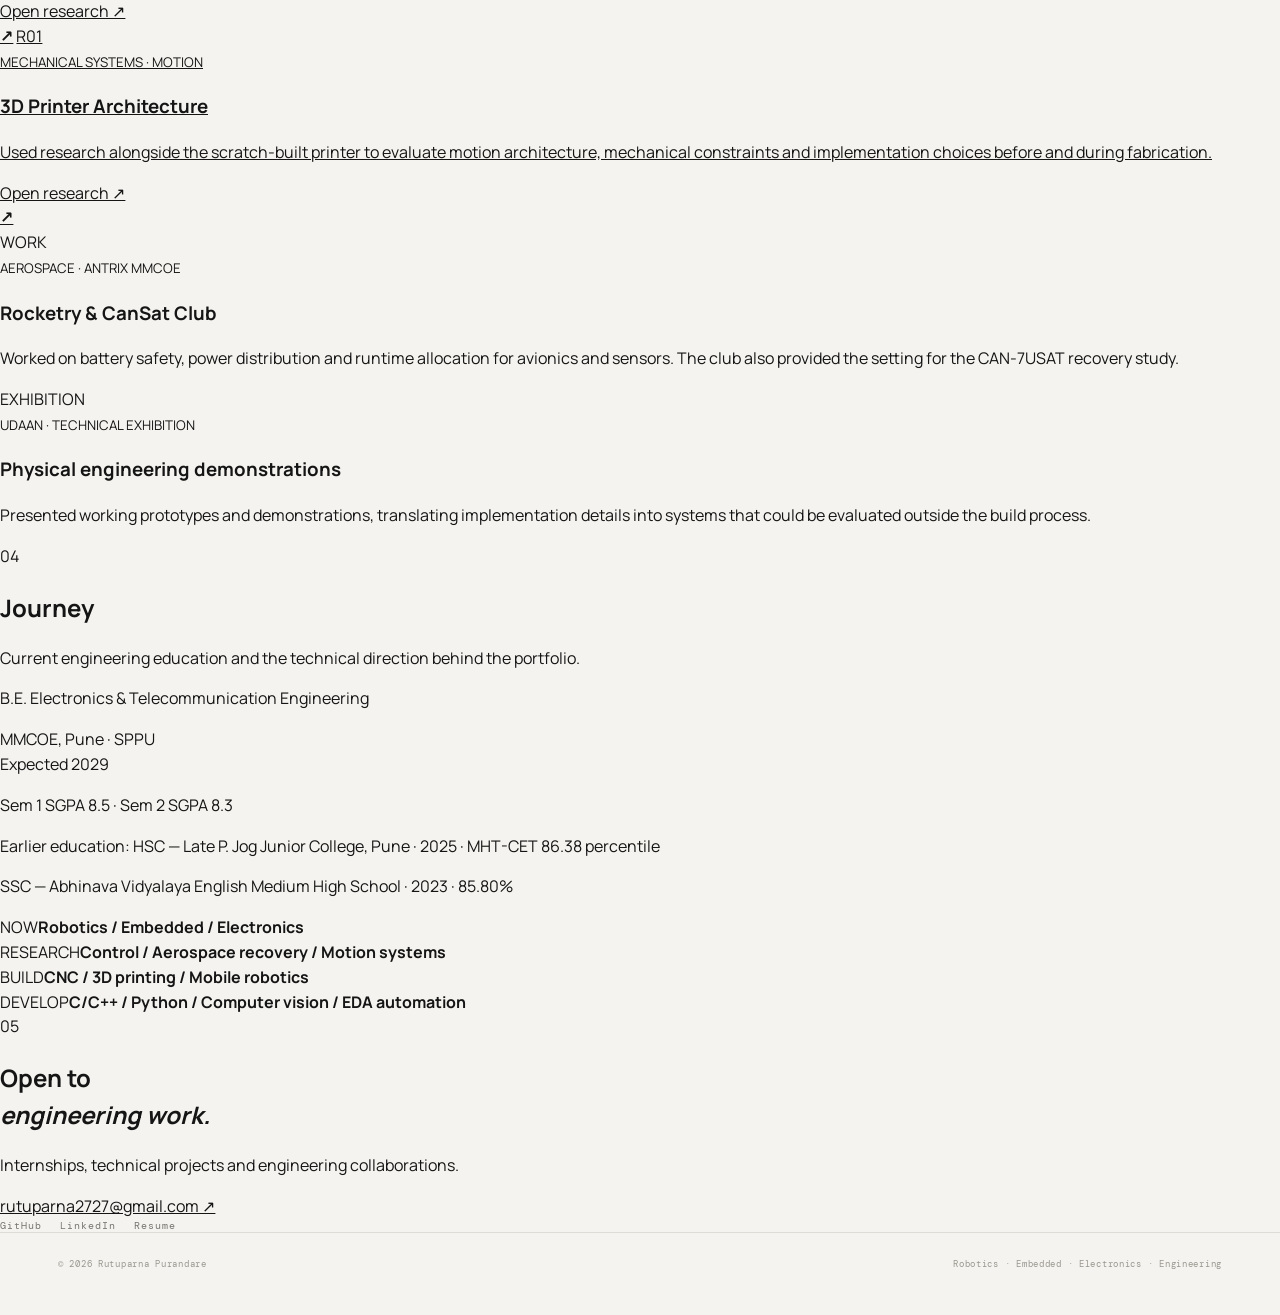
==== commit 4a874302: "Rebuild homepage in reference dark portfolio style" ====
--- a/index.html
+++ b/index.html
@@ -3,109 +3,94 @@
 <head>
 <meta charset="utf-8">
 <meta name="viewport" content="width=device-width,initial-scale=1">
-<title>Rutuparna Purandare — Engineering Portfolio</title>
-<meta name="description" content="Engineering portfolio of Rutuparna Purandare — robotics, embedded systems, electronics, CNC automation, control and mechanical systems.">
+<title>Rutuparna Purandare — Electronics & Embedded Engineering</title>
+<meta name="description" content="Engineering portfolio of Rutuparna Purandare — robotics, embedded systems, electronics, CNC automation, control, aerospace research and hardware-software integration.">
 <link rel="stylesheet" href="styles.css">
 </head>
 <body>
-<div class="site-shell">
-<aside class="sidebar">
-  <a class="brand" href="#top">RUTU<span>.</span></a>
-  <p class="side-role">Electronics & Telecommunication<br>Engineering · Pune, India</p>
-  <nav class="side-nav" aria-label="Primary navigation">
-    <a href="#work"><span>01</span>Work</a>
-    <a href="#skills"><span>02</span>Skills</a>
-    <a href="#research"><span>03</span>Research</a>
-    <a href="#experience"><span>04</span>Involvement</a>
-    <a href="#about"><span>05</span>About</a>
-    <a href="#contact"><span>06</span>Contact</a>
-  </nav>
-  <div class="side-bottom">
-    <a href="assets/RSP%20Resume.pdf" target="_blank" rel="noreferrer">Resume ↗</a>
-    <a href="https://github.com/Rutu2701" target="_blank" rel="noreferrer">GitHub ↗</a>
-    <a href="https://www.linkedin.com/in/rutuparna-purandare" target="_blank" rel="noreferrer">LinkedIn ↗</a>
+<header class="site-header">
+  <div class="nav-wrap">
+    <a class="identity" href="#top"><span class="identity-dot"></span><span>Rutuparna Purandare</span></a>
+    <nav class="desktop-nav" aria-label="Primary navigation">
+      <a href="#top">Intro</a><a href="#work">Work</a><a href="#why">Why me</a><a href="#highlights">Highlights</a><a href="#journey">Journey</a><a href="#contact">Contact</a>
+    </nav>
+    <a class="nav-cta" href="assets/RSP%20Resume.pdf" target="_blank" rel="noreferrer">Resume</a>
+    <button class="menu-button" aria-label="Toggle menu">☰</button>
   </div>
-</aside>
+</header>
 
-<main id="top" class="content">
-  <section class="hero">
-    <div class="hero-copy">
-      <p class="status"><i></i> BUILDING PHYSICAL SYSTEMS</p>
-      <h1>Rutuparna<br><em>Purandare.</em></h1>
-      <p class="hero-lead">I build systems that connect electronics, software and mechanics — from CNC machines and robots to embedded platforms, computer vision and engineering research.</p>
-      <div class="hero-actions">
-        <a class="button dark" href="#work">Explore work</a>
-        <a class="button light" href="assets/RSP%20Resume.pdf" target="_blank" rel="noreferrer">View resume</a>
+<main id="top">
+  <section class="intro section-pad">
+    <div class="eyebrow"><span></span> ELECTRONICS & TELECOMMUNICATION ENGINEERING · PUNE, INDIA</div>
+    <div class="intro-grid">
+      <div>
+        <h1>Engineering<br><em>physical systems.</em></h1>
+        <p class="intro-lede">I build and study systems where electronics, software and mechanics have to work together — from CNC machines and robots to embedded platforms, computer vision and aerospace recovery systems.</p>
+        <div class="actions"><a class="button primary" href="#work">View selected work</a><a class="button secondary" href="assets/RSP%20Resume.pdf" target="_blank" rel="noreferrer">Open resume ↗</a></div>
       </div>
-    </div>
-    <div class="hero-panel">
-      <div class="panel-top"><span>ENGINEERING PROFILE</span><span>2026</span></div>
-      <div class="panel-statement">Hardware first.<br>Software where<br>it matters.</div>
-      <div class="panel-grid">
-        <div><small>FOCUS</small><b>Robotics · Embedded</b></div>
-        <div><small>BUILD</small><b>Electronics · Mechanics</b></div>
-        <div><small>CONTROL</small><b>Motion · Vision · GNC</b></div>
-        <div><small>TOOLS</small><b>C/C++ · Python · KiCad</b></div>
+      <div class="intro-note">
+        <span class="mono-label">CURRENT FOCUS</span>
+        <strong>Robotics · Embedded · Electronics · Control</strong>
+        <p>Hands-on engineering with an emphasis on building, measuring, debugging and iterating physical systems.</p>
+        <div class="note-line"><span>EDUCATION</span><b>MMCOE · SPPU · B.E. E&TC</b></div>
+        <div class="note-line"><span>TOOLS</span><b>C/C++ · Python · KiCad · Linux</b></div>
       </div>
     </div>
   </section>
 
-  <section id="work" class="section work-section">
-    <div class="section-heading"><div><span class="section-number">01</span><h2>Selected work</h2></div><p>Projects where design decisions had to survive contact with hardware.</p></div>
-    <div class="project-grid">
-      <article class="project-card project-large"><a class="project-link" href="projects/infinity-sketcher.html" aria-label="Open Infinity Sketcher"></a><div class="project-image"><img src="assets/infinity-sketcher/image%20of%20vehicle" alt="Infinity Sketcher drawing robot" loading="lazy"></div><div class="project-body"><div class="project-meta"><span>01 · CNC / EMBEDDED</span><span>Lead developer</span></div><h3>Infinity Sketcher</h3><p>Differential-drive CNC drawbot combining image processing, path planning, serial control, stepper motion and a custom Python interface.</p><div class="chips"><span>Arduino</span><span>NEMA 17</span><span>Python</span><span>Computer Vision</span></div></div></article>
-      <article class="project-card project-large"><a class="project-link" href="projects/circuitforge.html" aria-label="Open Auto-Circuit for KiCad"></a><div class="project-image project-placeholder"><div><small>AI · EDA</small><strong>KICAD<br>AUTOMATION</strong><span>Natural language → structured circuit design</span></div></div><div class="project-body"><div class="project-meta"><span>02 · AI / EDA</span><span>Developer</span></div><h3>Auto-Circuit for KiCad</h3><p>AI-assisted electronic design workflow exploring circuit interpretation, component selection and automated schematic generation for KiCad.</p><div class="chips"><span>Python</span><span>AI</span><span>KiCad</span><span>EDA</span></div></div></article>
-      <article class="project-card"><a class="project-link" href="projects/corexy.html" aria-label="Open CoreXY 3D Printer"></a><div class="project-image"><img src="assets/corexy/isometric%20corexy%20latest.jpg" alt="CoreXY 3D printer" loading="lazy"></div><div class="project-body"><div class="project-meta"><span>03 · MECHANICAL / EMBEDDED</span></div><h3>CoreXY 3D Printer</h3><p>Scratch-built FDM printer developed through motion architecture, fabrication, wiring, Klipper configuration and calibration.</p><div class="chips"><span>CoreXY</span><span>Klipper</span><span>Fabrication</span></div></div></article>
-      <article class="project-card"><a class="project-link" href="projects/parafoil-target-landing.html" aria-label="Open Guided Parafoil Recovery"></a><div class="project-image project-placeholder parafoil"><div><small>AEROSPACE · GNC</small><strong>GUIDED<br>PARAFOIL</strong><span>CAN-7USAT recovery study</span></div></div><div class="project-body"><div class="project-meta"><span>04 · RECOVERY / CONTROL</span></div><h3>Guided Parafoil Recovery</h3><p>Targeted recovery study taking requirements through aerodynamic sizing, guidance architecture, actuation, integration and staged verification.</p><div class="chips"><span>Flight Mechanics</span><span>GNC</span><span>Systems</span></div></div></article>
-      <article class="project-card"><a class="project-link" href="projects/pi-rover.html" aria-label="Open Raspberry Pi Surveillance Rover"></a><div class="project-image project-placeholder rover"><div><small>ROBOTICS</small><strong>PI<br>ROVER</strong><span>Wireless camera platform</span></div></div><div class="project-body"><div class="project-meta"><span>05 · ROBOTICS / VISION</span></div><h3>Raspberry Pi Surveillance Rover</h3><p>Wireless mobile platform integrating Raspberry Pi control, onboard camera streaming, Bluetooth input and battery operation.</p><div class="chips"><span>Raspberry Pi 4B</span><span>Python</span><span>Wireless</span></div></div></article>
-      <article class="project-card"><a class="project-link" href="projects/agri-gantry.html" aria-label="Open 3-Axis Agricultural Gantry"></a><div class="project-image project-placeholder gantry"><div><small>ROBOTICS · MECHANICS</small><strong>3-AXIS<br>GANTRY</strong><span>Precision irrigation & weed removal</span></div></div><div class="project-body"><div class="project-meta"><span>06 · AGRICULTURAL AUTOMATION</span></div><h3>3-Axis Agricultural Gantry</h3><p>Low-cost prototype for targeted irrigation and mechanical weed removal, developed around a custom three-axis motion architecture.</p><div class="chips"><span>Mechanics</span><span>DC Motors</span><span>Prototyping</span></div></div></article>
-    </div>
-    <a class="text-link" href="projects/color-tracking.html">Also: Color Tracking Cursor experiment →</a>
-  </section>
-
-  <section id="skills" class="section skills-section">
-    <div class="section-heading"><div><span class="section-number">02</span><h2>What I work with</h2></div><p>A practical stack built around making and debugging physical systems.</p></div>
-    <div class="skill-grid">
-      <article><span class="skill-index">01</span><h3>Programming</h3><p>C · C++ · Python</p></article>
-      <article><span class="skill-index">02</span><h3>Embedded & hardware</h3><p>Arduino · ESP32 · Raspberry Pi 4B · BMS · sensors</p></article>
-      <article><span class="skill-index">03</span><h3>Electronics</h3><p>KiCad · soldering · multimeter · oscilloscope · analog circuits</p></article>
-      <article><span class="skill-index">04</span><h3>Motion & robotics</h3><p>CNC · NEMA 17 · DRV8825 · DC motors · gantry mechanisms</p></article>
-      <article><span class="skill-index">05</span><h3>Software & tools</h3><p>Linux · Git/GitHub · OpenCV · Tkinter · BlueDot</p></article>
-      <article><span class="skill-index">06</span><h3>Engineering areas</h3><p>Robotics · embedded systems · control · hardware-software integration · power systems</p></article>
+  <section id="work" class="section-pad bordered">
+    <div class="section-head"><div><span class="section-kicker">01</span><h2>Selected work</h2></div><p>Built projects spanning motion systems, embedded control, electronics, AI-assisted EDA and robotics.</p></div>
+    <div class="work-grid">
+      <a class="work-card featured" href="projects/infinity-sketcher.html"><div class="work-media"><img src="assets/infinity-sketcher/image%20of%20vehicle" alt="Infinity Sketcher drawing robot" loading="lazy"></div><div class="work-info"><div class="meta"><span>01 · CNC / EMBEDDED</span><span>Lead developer</span></div><h3>Infinity Sketcher</h3><p>Differential-drive CNC drawbot combining image processing, path planning, serial control, stepper motion and a custom Python interface.</p><div class="tags"><span>Arduino</span><span>NEMA 17</span><span>Python</span><span>Computer Vision</span></div></div></a>
+      <a class="work-card featured" href="projects/circuitforge.html"><div class="work-media diagram"><div><span>AI · EDA</span><b>Natural language<br>→ circuit design</b><small>KiCad automation workflow</small></div></div><div class="work-info"><div class="meta"><span>02 · AI / EDA</span><span>Developer</span></div><h3>Auto-Circuit for KiCad</h3><p>AI-assisted electronic design workflow exploring circuit interpretation, component selection and automated schematic generation for KiCad.</p><div class="tags"><span>Python</span><span>AI</span><span>KiCad</span><span>EDA</span></div></div></a>
+      <a class="work-card" href="projects/corexy.html"><div class="work-media"><img src="assets/corexy/isometric%20corexy%20latest.jpg" alt="CoreXY 3D printer" loading="lazy"></div><div class="work-info"><div class="meta"><span>03 · MECHANICAL / EMBEDDED</span></div><h3>CoreXY 3D Printer</h3><p>Scratch-built FDM printer developed through motion architecture, fabrication, wiring, Klipper configuration and calibration.</p><div class="tags"><span>CoreXY</span><span>Klipper</span><span>Fabrication</span></div></div></a>
+      <a class="work-card" href="projects/parafoil-target-landing.html"><div class="work-media dark-diagram parafoil"><div><span>AEROSPACE · GNC</span><b>GUIDED<br>PARAFOIL</b><small>CAN-7USAT recovery study</small></div></div><div class="work-info"><div class="meta"><span>04 · RECOVERY / CONTROL</span></div><h3>Guided Parafoil Recovery</h3><p>Recovery study carried from requirements and analytical sizing through guidance, actuation, integration and staged verification.</p><div class="tags"><span>Flight Mechanics</span><span>GNC</span><span>Systems</span></div></div></a>
+      <a class="work-card" href="projects/pi-rover.html"><div class="work-media dark-diagram rover"><div><span>ROBOTICS</span><b>PI<br>ROVER</b><small>Wireless camera platform</small></div></div><div class="work-info"><div class="meta"><span>05 · ROBOTICS / VISION</span></div><h3>Raspberry Pi Surveillance Rover</h3><p>Wireless mobile platform integrating Raspberry Pi control, onboard camera streaming, Bluetooth input and battery operation.</p><div class="tags"><span>Raspberry Pi 4B</span><span>Python</span><span>Wireless</span></div></div></a>
+      <a class="work-card" href="projects/agri-gantry.html"><div class="work-media dark-diagram gantry"><div><span>ROBOTICS · MECHANICS</span><b>3-AXIS<br>GANTRY</b><small>Precision irrigation & weed removal</small></div></div><div class="work-info"><div class="meta"><span>06 · AGRICULTURAL AUTOMATION</span></div><h3>3-Axis Agricultural Gantry</h3><p>Low-cost prototype for targeted irrigation and mechanical weed removal, developed around a custom three-axis motion architecture.</p><div class="tags"><span>Mechanics</span><span>DC Motors</span><span>Prototyping</span></div></div></a>
+      <a class="work-card" href="projects/color-tracking.html"><div class="work-media dark-diagram vision"><div><span>COMPUTER VISION</span><b>COLOR<br>TRACKING</b><small>Cursor-control experiment</small></div></div><div class="work-info"><div class="meta"><span>07 · VISION / HCI</span></div><h3>Color Tracking Cursor</h3><p>Computer-vision experiment translating tracked color coordinates into desktop cursor control.</p><div class="tags"><span>Python</span><span>OpenCV</span><span>HCI</span></div></div></a>
     </div>
   </section>
 
-  <section id="research" class="section research-section">
-    <div class="section-heading"><div><span class="section-number">03</span><h2>Research & engineering</h2></div><p>Investigations carried from a system problem to analysis, trade-offs and verification.</p></div>
-    <div class="research-list">
-      <a class="research-item" href="research/3d-printer.html"><span>R01</span><div><small>MECHANICAL SYSTEMS · MOTION</small><h3>3D Printer Architecture</h3><p>Used alongside the scratch-built printer to evaluate motion architecture, mechanical constraints and implementation choices before and during fabrication.</p></div><b>↗</b></a>
-      <a class="research-item" href="research/parafoil-target-landing.html"><span>R02</span><div><small>AEROSPACE · RECOVERY · GNC</small><h3>Parafoil Target Landing</h3><p>Developed a guided recovery alternative for CAN-7USAT from requirements and analytical sizing through guidance, integration and staged verification for CDR consideration.</p><div class="source-row"><span>Source study</span><span>Open research ↗</span></div></div><b>↗</b></a>
+  <section id="why" class="section-pad bordered">
+    <div class="section-head"><div><span class="section-kicker">02</span><h2>Why me</h2></div><p>A practical engineering profile built around implementation rather than isolated coursework.</p></div>
+    <div class="why-grid">
+      <article><span class="num">01</span><h3>Hardware + software</h3><p>Comfortable moving across firmware, Python tools, electronics, mechanics and the interfaces between them.</p></article>
+      <article><span class="num">02</span><h3>Build → measure → debug</h3><p>Projects are taken into physical implementation, where wiring, motion, calibration and system behaviour expose the real constraints.</p></article>
+      <article><span class="num">03</span><h3>Systems thinking</h3><p>Research and project work connect requirements, architecture, trade-offs, integration and verification instead of treating components in isolation.</p></article>
+      <article><span class="num">04</span><h3>Broad technical range</h3><p>Robotics, embedded systems, CNC motion, EDA automation, computer vision, power systems and aerospace recovery.</p></article>
+    </div>
+    <div class="stack-row"><span>PROGRAMMING</span><b>C · C++ · Python</b><span>EMBEDDED</span><b>Arduino · ESP32 · Raspberry Pi</b><span>ELECTRONICS</span><b>KiCad · Analog · BMS · Sensors</b><span>TOOLS</span><b>Linux · Git · OpenCV · Klipper</b></div>
+  </section>
+
+  <section id="highlights" class="section-pad bordered">
+    <div class="section-head"><div><span class="section-kicker">03</span><h2>Highlights</h2></div><p>Research, engineering work and outcomes that add depth beyond the project list.</p></div>
+    <div class="highlight-list">
+      <a href="research/parafoil-target-landing.html" class="highlight"><span>R02</span><div><small>AEROSPACE · RECOVERY · GNC</small><h3>Parafoil Target Landing</h3><p>Developed a guided recovery alternative for CAN-7USAT, taking the problem from requirements and analytical sizing through guidance architecture, integration and staged verification for CDR consideration.</p><span class="source-link">Open research ↗</span></div><b>↗</b></a>
+      <a href="research/3d-printer.html" class="highlight"><span>R01</span><div><small>MECHANICAL SYSTEMS · MOTION</small><h3>3D Printer Architecture</h3><p>Used research alongside the scratch-built printer to evaluate motion architecture, mechanical constraints and implementation choices before and during fabrication.</p><span class="source-link">Open research ↗</span></div><b>↗</b></a>
+      <div class="highlight static"><span>WORK</span><div><small>AEROSPACE · ANTRIX MMCOE</small><h3>Rocketry & CanSat Club</h3><p>Worked on battery safety, power distribution and runtime allocation for avionics and sensors. The club also provided the setting for the CAN-7USAT recovery study.</p></div></div>
+      <div class="highlight static"><span>EXHIBITION</span><div><small>UDAAN · TECHNICAL EXHIBITION</small><h3>Physical engineering demonstrations</h3><p>Presented working prototypes and demonstrations, translating implementation details into systems that could be evaluated outside the build process.</p></div></div>
     </div>
   </section>
 
-  <section id="experience" class="section experience-section">
-    <div class="section-heading"><div><span class="section-number">04</span><h2>Involvement</h2></div><p>Engineering work also happens through teams, reviews and demonstrations.</p></div>
-    <div class="timeline">
-      <article><div class="timeline-year">2025—</div><div><span>ANTRIX MMCOE · AEROSPACE</span><h3>Rocketry & CanSat Club — BMS Engineer</h3><p>Worked on battery safety, power distribution and runtime allocation for avionics and sensors. The club work also became the setting for the CAN-7USAT parafoil recovery study, later submitted to IN-SPACe for CDR consideration.</p></div></article>
-      <article><div class="timeline-year">2025—</div><div><span>UDAAN · EXHIBITION</span><h3>Technical Exhibition</h3><p>Presented physical engineering prototypes and demonstrations, translating implementation details into systems that could be evaluated outside the build process.</p></div></article>
-      <article><div class="timeline-year">2025</div><div><span>SHIVMUDRA · TEAM ACTIVITY</span><h3>Dhol-Tasha Pathak — Junior Member</h3><p>Participated as a junior member during the 2025 season, building discipline, teamwork and coordination through major festival processions.</p></div></article>
+  <section id="journey" class="section-pad bordered">
+    <div class="section-head"><div><span class="section-kicker">04</span><h2>Journey</h2></div><p>Current engineering education and the technical direction behind the portfolio.</p></div>
+    <div class="journey-grid">
+      <div class="journey-copy"><p class="large">B.E. Electronics & Telecommunication Engineering</p><p>MMCOE, Pune · SPPU<br>Expected 2029</p><p>Sem 1 SGPA 8.5 · Sem 2 SGPA 8.3</p><div class="education-rule"></div><p>Earlier education: HSC — Late P. Jog Junior College, Pune · 2025 · MHT-CET 86.38 percentile</p><p>SSC — Abhinava Vidyalaya English Medium High School · 2023 · 85.80%</p></div>
+      <div class="journey-table">
+        <div><span>NOW</span><b>Robotics / Embedded / Electronics</b></div>
+        <div><span>RESEARCH</span><b>Control / Aerospace recovery / Motion systems</b></div>
+        <div><span>BUILD</span><b>CNC / 3D printing / Mobile robotics</b></div>
+        <div><span>DEVELOP</span><b>C/C++ / Python / Computer vision / EDA automation</b></div>
+      </div>
     </div>
   </section>
 
-  <section id="about" class="section about-section">
-    <div class="section-heading"><div><span class="section-number">05</span><h2>About</h2></div></div>
-    <div class="about-grid">
-      <div><p class="about-lead">Electronics & Telecommunication Engineering undergraduate focused on robotics, embedded systems and hardware-software integration.</p><p>I prefer engineering that can be assembled, measured, debugged and improved. My projects span mechanical fabrication, electronics, firmware, desktop software, computer vision and system-level design.</p></div>
-      <div class="education"><span>EDUCATION</span><article><b>B.E. Electronics & Telecommunication Engineering</b><strong>MMCOE, Pune · SPPU</strong><small>Expected 2029 · Sem 1 SGPA 8.5 · Sem 2 SGPA 8.3</small></article><article><b>HSC</b><strong>Late P. Jog Junior College, Pune</strong><small>2025 · MHT-CET 86.38 percentile</small></article><article><b>SSC</b><strong>Abhinava Vidyalaya English Medium High School</strong><small>2023 · 85.80%</small></article></div>
-    </div>
+  <section id="contact" class="contact section-pad bordered">
+    <div><span class="section-kicker">05</span><h2>Open to<br><em>engineering work.</em></h2></div>
+    <div class="contact-right"><p>Internships, technical projects and engineering collaborations.</p><a class="email" href="mailto:rutuparna2727@gmail.com">rutuparna2727@gmail.com ↗</a><div class="contact-links"><a href="https://github.com/Rutu2701" target="_blank" rel="noreferrer">GitHub</a><a href="https://www.linkedin.com/in/rutuparna-purandare" target="_blank" rel="noreferrer">LinkedIn</a><a href="assets/RSP%20Resume.pdf" target="_blank" rel="noreferrer">Resume</a></div></div>
   </section>
-
-  <section id="contact" class="contact-section">
-    <div><span class="section-number">06</span><h2>Let's build something<br><em>real.</em></h2></div>
-    <div class="contact-copy"><p>For internships, engineering collaborations or technical projects.</p><a class="contact-email" href="mailto:rutuparna2727@gmail.com">rutuparna2727@gmail.com ↗</a><div class="contact-links"><a href="https://github.com/Rutu2701" target="_blank" rel="noreferrer">GitHub</a><a href="https://www.linkedin.com/in/rutuparna-purandare" target="_blank" rel="noreferrer">LinkedIn</a><a href="assets/RSP%20Resume.pdf" target="_blank" rel="noreferrer">Resume</a></div></div>
-  </section>
-  <footer><span>© 2026 Rutuparna Purandare</span><span>Robotics · Embedded · Electronics · Engineering</span></footer>
 </main>
-</div>
+<footer><span>© 2026 Rutuparna Purandare</span><span>Robotics · Embedded · Electronics · Engineering</span></footer>
+<script>document.querySelector('.menu-button')?.addEventListener('click',()=>document.querySelector('.desktop-nav').classList.toggle('open'));</script>
 </body>
 </html>
--- a/styles.css
+++ b/styles.css
@@ -1,2 +1,2 @@
 @import url('https://fonts.googleapis.com/css2?family=DM+Mono:wght@400;500&family=Manrope:wght@400;500;600;700;800&display=swap');
-:root{--bg:#090909;--panel:#11110f;--panel2:#151513;--text:#f1efe9;--muted:#929089;--line:#292824;--accent:#e8ff4f;--max:1220px}*{box-sizing:border-box}html{scroll-behavior:smooth}body{margin:0;background:radial-gradient(circle at 76% 8%,#1b1d12 0,transparent 30%),radial-gradient(circle at 15% 58%,#111611 0,transparent 22%),var(--bg);color:var(--text);font-family:Manrope,system-ui,sans-serif;line-height:1.55}body:before{content:"";position:fixed;inset:0;pointer-events:none;opacity:.028;background-image:linear-gradient(rgba(255,255,255,.8) 1px,transparent 1px),linear-gradient(90deg,rgba(255,255,255,.8) 1px,transparent 1px);background-size:48px 48px}.nav{height:74px;display:flex;align-items:center;justify-content:space-between;max-width:var(--max);margin:auto;padding:0 28px;border-bottom:1px solid var(--line);position:sticky;top:0;background:rgba(9,9,9,.86);backdrop-filter:blur(18px);z-index:20}.brand{font-weight:800;letter-spacing:.08em;color:var(--text);text-decoration:none}.brand span{color:var(--accent)}nav{display:flex;gap:26px}nav a,.about-links a{color:var(--muted);text-decoration:none;font-size:14px;transition:color .18s ease}nav a:hover,.about-links a:hover{color:var(--text)}main{max-width:var(--max);margin:auto}.hero{min-height:720px;display:grid;grid-template-columns:1.08fr .92fr;gap:72px;align-items:center;padding:92px 28px 70px}.eyebrow,.tag,.num,.signal-strip span{font-family:'DM Mono',monospace;font-size:10px;letter-spacing:.14em;color:var(--muted)}h1{font-size:clamp(60px,8.5vw,112px);line-height:.91;letter-spacing:-.07em;margin:22px 0 30px;max-width:840px}h1 em{font-style:normal;color:var(--muted)}.lede{font-size:19px;max-width:650px;color:#bebcb5}.actions{display:flex;gap:10px;margin-top:34px}.button{display:inline-flex;padding:12px 17px;border:1px solid var(--line);border-radius:3px;color:var(--text);text-decoration:none;transition:.2s ease;box-shadow:0 8px 24px rgba(0,0,0,.18)}.button:hover{transform:translateY(-2px);border-color:#4a4943}.button.primary{background:var(--accent);border-color:var(--accent);color:#111}.hero-spec{height:100%;min-height:470px;border:1px solid var(--line);border-radius:10px;background:linear-gradient(145deg,#151513,#0d0d0d);padding:28px;display:flex;flex-direction:column;justify-content:space-between;box-shadow:0 28px 70px rgba(0,0,0,.32),0 0 0 1px rgba(232,255,79,.04)}.spec-head{display:flex;justify-content:space-between;font:10px 'DM Mono',monospace;color:var(--muted);letter-spacing:.12em}.spec-title{font-size:clamp(32px,4vw,54px);line-height:1;letter-spacing:-.055em;max-width:390px}.spec-lines{display:grid;gap:11px;border-top:1px solid var(--line);padding-top:20px}.spec-line{display:flex;justify-content:space-between;gap:20px;font:11px 'DM Mono',monospace;color:var(--muted)}.spec-line b{color:var(--text);font-weight:500;text-align:right}.signal-strip{display:grid;grid-template-columns:repeat(4,1fr);margin:0 28px;gap:12px}.signal-strip>div{padding:22px 20px;border:1px solid var(--line);background:rgba(17,17,15,.78);border-radius:6px;box-shadow:0 12px 28px rgba(0,0,0,.14);transition:.2s ease}.signal-strip>div:hover{transform:translateY(-2px);border-color:#414039}.signal-strip span{display:block;margin-bottom:11px}.signal-strip b{display:block;font:11px 'DM Mono',monospace;letter-spacing:.08em}.signal-strip p{margin:5px 0 0;color:var(--muted);font-size:12px}.section{padding:120px 28px}.section-head{display:flex;align-items:end;justify-content:space-between;gap:50px;margin-bottom:44px}.section h2{font-size:56px;letter-spacing:-.06em;line-height:1;margin:12px 0 0}.section-note{max-width:430px;color:var(--muted);margin:0}.cards{display:grid;grid-template-columns:repeat(2,1fr);gap:18px}.card{background:linear-gradient(145deg,var(--panel2),var(--panel));padding:26px;min-height:430px;display:flex;flex-direction:column;border:1px solid var(--line);border-radius:8px;box-shadow:0 18px 42px rgba(0,0,0,.18);transition:transform .2s ease,border-color .2s ease,background .2s ease}.card:hover{transform:translateY(-5px);border-color:#414039;background:#181816}.card.feature{min-height:500px}.card.project-card{position:relative;cursor:pointer}.card-project-link{position:absolute;inset:0;z-index:2;border-radius:inherit}.card-project-link:focus{outline:2px solid var(--text);outline-offset:-5px}.card .num{margin-bottom:30px}.card-media{margin:-26px -26px 26px;height:250px;overflow:hidden;background:#0b0b0b;border-radius:8px 8px 0 0;border-bottom:1px solid var(--line);position:relative}.card-media img{width:100%;height:100%;object-fit:cover;display:block;filter:saturate(.82);transition:transform .35s ease}.card:hover .card-media img{transform:scale(1.025)}.card-media--dark{display:flex;align-items:end;padding:24px;background:radial-gradient(circle at 78% 26%,#272d16 0,transparent 32%),linear-gradient(145deg,#151513,#0a0a0a)}.card-media-label{font:11px 'DM Mono',monospace;letter-spacing:.12em;color:var(--muted)}.card-media-label strong{display:block;color:var(--text);font:700 34px Manrope,sans-serif;letter-spacing:-.05em;margin-top:5px}.card h3{font-size:28px;letter-spacing:-.035em;margin:8px 0 12px}.card p:not(.tag):not(.num){color:#b9b7b0;max-width:560px}.card .skills-label{font:10px 'DM Mono',monospace;letter-spacing:.13em;color:var(--muted);margin:22px 0 9px}.meta{display:flex;gap:8px;flex-wrap:wrap;margin-top:auto;padding-top:22px}.meta span,.skills span,.stack span{border:1px solid var(--line);padding:6px 9px;font:10px 'DM Mono',monospace;color:var(--muted);background:rgba(0,0,0,.12)}.research{border-top:1px solid var(--line)}.research-list{display:grid;gap:12px}.research-row{display:grid;grid-template-columns:80px 1fr 30px;gap:20px;padding:28px 24px;border:1px solid var(--line);border-radius:6px;text-decoration:none;color:var(--text);align-items:start;background:rgba(17,17,15,.8);box-shadow:0 12px 30px rgba(0,0,0,.12);transition:.2s ease}.research-row:hover{transform:translateX(4px);border-color:#44423b}.research-row h3{margin:0 0 6px;font-size:24px}.research-row p{margin:0;color:var(--muted);max-width:720px}.research-row b{font-size:22px;color:var(--accent)}.about{display:grid;grid-template-columns:1fr 1fr;gap:80px;border-top:1px solid var(--line)}.about h2{max-width:480px}.about-copy p{font-size:22px;color:#cfcdc5;margin-top:0}.skills{display:flex;gap:8px;flex-wrap:wrap;margin:30px 0 36px}.about-links{display:grid;gap:10px}footer{max-width:var(--max);margin:auto;padding:26px 28px 60px;border-top:1px solid var(--line);display:flex;justify-content:space-between;color:var(--muted);font:10px 'DM Mono',monospace}@media(max-width:800px){nav a:nth-child(1),nav a:nth-child(2),nav a:nth-child(3){display:none}.hero,.about{grid-template-columns:1fr}.hero{padding-top:55px;min-height:auto}.section{padding:90px 28px}.section-head{display:block}.section-note{margin-top:20px}.cards{grid-template-columns:1fr}.signal-strip{grid-template-columns:repeat(2,1fr)}}@media(max-width:650px){.signal-strip{grid-template-columns:1fr}.research-row{grid-template-columns:55px 1fr 20px}footer{display:grid;gap:10px}}
+:root{--bg:#f4f3ef;--paper:#fff;--ink:#151515;--muted:#77756f;--line:#dddcd5;--soft:#ecebe5;--accent:#c9ff39;--dark:#171714;--max:1440px}*{box-sizing:border-box}html{scroll-behavior:smooth}body{margin:0;background:var(--bg);color:var(--ink);font-family:Manrope,system-ui,sans-serif;line-height:1.55}a{color:inherit}body:before{content:"";position:fixed;inset:0;pointer-events:none;opacity:.35;background-image:linear-gradient(rgba(0,0,0,.025) 1px,transparent 1px),linear-gradient(90deg,rgba(0,0,0,.025) 1px,transparent 1px);background-size:56px 56px}.site-shell{max-width:var(--max);margin:auto;display:grid;grid-template-columns:240px minmax(0,1fr);min-height:100vh}.sidebar{position:sticky;top:0;height:100vh;padding:34px 28px 30px;border-right:1px solid var(--line);display:flex;flex-direction:column;background:rgba(244,243,239,.82);backdrop-filter:blur(18px);z-index:20}.brand{font-weight:800;letter-spacing:.09em;text-decoration:none;font-size:17px}.brand span{color:#8cad00}.side-role{font-size:11px;color:var(--muted);line-height:1.6;margin:18px 0 54px}.side-nav{display:grid;gap:8px}.side-nav a{display:grid;grid-template-columns:28px 1fr;gap:8px;padding:9px 0;text-decoration:none;font-size:13px;color:var(--muted);transition:.2s ease}.side-nav a span,.section-number,.project-meta,.skill-index,.status,.panel-top,.panel-grid small,.timeline-year,.timeline span,.education>span,.contact-links{font:10px 'DM Mono',monospace;letter-spacing:.1em}.side-nav a:hover{color:var(--ink);transform:translateX(3px)}.side-bottom{margin-top:auto;display:grid;gap:9px;border-top:1px solid var(--line);padding-top:20px}.side-bottom a{font:10px 'DM Mono',monospace;text-decoration:none;color:var(--muted)}.side-bottom a:hover{color:var(--ink)}.content{min-width:0}.hero{min-height:760px;padding:76px 58px 64px;display:grid;grid-template-columns:1.15fr .85fr;gap:58px;align-items:center}.status{display:flex;align-items:center;gap:8px;color:#5e5d57}.status i{width:7px;height:7px;border-radius:50%;background:#86a800;display:block}.hero h1{font-size:clamp(70px,8.5vw,126px);line-height:.86;letter-spacing:-.075em;margin:26px 0 32px}.hero h1 em{font-style:normal;color:#888680}.hero-lead{font-size:20px;line-height:1.55;color:#5f5d58;max-width:650px;margin:0}.hero-actions{display:flex;gap:10px;margin-top:32px}.button{display:inline-flex;align-items:center;justify-content:center;padding:12px 18px;border-radius:999px;text-decoration:none;font-size:13px;border:1px solid var(--ink);transition:.2s ease}.button:hover{transform:translateY(-2px)}.button.dark{background:var(--ink);color:#fff}.button.light{background:transparent}.hero-panel{min-height:500px;border-radius:24px;background:var(--dark);color:#f4f3ef;padding:26px;display:flex;flex-direction:column;justify-content:space-between;box-shadow:0 30px 70px rgba(0,0,0,.13);position:relative;overflow:hidden}.hero-panel:after{content:"";position:absolute;width:330px;height:330px;border-radius:50%;right:-110px;top:-110px;background:var(--accent);opacity:.8;filter:blur(1px)}.panel-top{display:flex;justify-content:space-between;color:#85847e;position:relative;z-index:1}.panel-statement{font-size:clamp(36px,4vw,60px);line-height:.95;letter-spacing:-.06em;position:relative;z-index:1}.panel-grid{display:grid;gap:12px;border-top:1px solid #363632;padding-top:18px;position:relative;z-index:1}.panel-grid div{display:flex;justify-content:space-between;gap:20px}.panel-grid small{color:#85847e}.panel-grid b{font-size:11px;font-weight:500;text-align:right}.section{padding:100px 58px;border-top:1px solid var(--line)}.section-heading{display:flex;align-items:end;justify-content:space-between;gap:40px;margin-bottom:38px}.section-heading>div{display:flex;align-items:baseline;gap:18px}.section-number{color:#888680}.section h2{font-size:48px;line-height:1;letter-spacing:-.06em;margin:0}.section-heading>p{max-width:390px;color:var(--muted);margin:0;font-size:13px}.project-grid{display:grid;grid-template-columns:repeat(2,minmax(0,1fr));gap:16px}.project-card{position:relative;background:var(--paper);border:1px solid var(--line);border-radius:22px;overflow:hidden;transition:.25s ease;box-shadow:0 12px 30px rgba(0,0,0,.025)}.project-card:hover{transform:translateY(-5px);box-shadow:0 24px 50px rgba(0,0,0,.08);border-color:#c8c6be}.project-card.project-large:first-child,.project-card.project-large:nth-child(2){grid-column:span 1}.project-link{position:absolute;inset:0;z-index:3}.project-image{height:300px;background:#deddd6;overflow:hidden}.project-image img{width:100%;height:100%;object-fit:cover;display:block;transition:.4s ease}.project-card:hover .project-image img{transform:scale(1.025)}.project-placeholder{background:#20201d;color:#f4f3ef;display:flex;align-items:end;padding:28px;position:relative;overflow:hidden}.project-placeholder:before{content:"";position:absolute;inset:0;background:linear-gradient(135deg,transparent 40%,rgba(201,255,57,.8) 40.3%,rgba(201,255,57,.8) 41%,transparent 41.3%),linear-gradient(160deg,transparent 61%,rgba(255,255,255,.08) 61.3%,rgba(255,255,255,.08) 62%,transparent 62.3%);opacity:.65}.project-placeholder>div{position:relative;z-index:1;display:grid;gap:7px}.project-placeholder small{font:10px 'DM Mono',monospace;color:#a8a79f;letter-spacing:.13em}.project-placeholder strong{font-size:42px;line-height:.86;letter-spacing:-.06em}.project-placeholder span{font-size:12px;color:#aaa9a2}.project-placeholder.parafoil{background:#263025}.project-placeholder.rover{background:#202428}.project-placeholder.gantry{background:#2b2921}.project-body{padding:22px 24px 24px}.project-meta{display:flex;justify-content:space-between;gap:10px;color:#898780}.project-body h3{font-size:28px;letter-spacing:-.045em;margin:14px 0 8px}.project-body p{color:#6b6963;font-size:13px;max-width:620px;margin:0}.chips{display:flex;gap:7px;flex-wrap:wrap;margin-top:20px}.chips span{padding:6px 9px;border:1px solid var(--line);border-radius:999px;font:9px 'DM Mono',monospace;color:#77756f;background:#faf9f6}.text-link{display:inline-block;margin-top:25px;font-size:13px;text-decoration:none;border-bottom:1px solid var(--ink);padding-bottom:3px}.skill-grid{display:grid;grid-template-columns:repeat(3,1fr);border-top:1px solid var(--line);border-left:1px solid var(--line)}.skill-grid article{min-height:190px;padding:24px;border-right:1px solid var(--line);border-bottom:1px solid var(--line);background:rgba(255,255,255,.34)}.skill-index{color:#aaa8a0}.skill-grid h3{font-size:21px;letter-spacing:-.035em;margin:35px 0 8px}.skill-grid p{margin:0;color:var(--muted);font-size:13px}.research-list{display:grid;gap:12px}.research-item{display:grid;grid-template-columns:70px 1fr 30px;gap:20px;padding:28px 24px;background:var(--paper);border:1px solid var(--line);border-radius:18px;text-decoration:none;transition:.2s ease}.research-item:hover{transform:translateX(4px);border-color:#bab8af}.research-item>span{font:11px 'DM Mono',monospace;color:#99978f}.research-item small{font:10px 'DM Mono',monospace;color:#99978f;letter-spacing:.11em}.research-item h3{font-size:25px;letter-spacing:-.04em;margin:7px 0}.research-item p{font-size:13px;color:var(--muted);max-width:760px;margin:0}.research-item>b{font-size:20px;font-weight:400}.source-row{display:flex;gap:12px;margin-top:15px}.source-row span{font:10px 'DM Mono',monospace;color:#55534d;border-bottom:1px solid #aaa79d;padding-bottom:2px}.timeline{display:grid}.timeline article{display:grid;grid-template-columns:140px 1fr;gap:30px;padding:30px 0;border-top:1px solid var(--line)}.timeline-year{color:#99978f}.timeline span{color:#99978f}.timeline h3{font-size:25px;letter-spacing:-.04em;margin:8px 0}.timeline p{max-width:760px;color:var(--muted);font-size:13px;margin:0}.about-grid{display:grid;grid-template-columns:1.05fr .95fr;gap:80px}.about-lead{font-size:27px;line-height:1.25;letter-spacing:-.035em;margin:0 0 22px;max-width:620px}.about-grid p:not(.about-lead){font-size:14px;color:var(--muted);max-width:600px}.education>span{color:#99978f}.education article{display:grid;gap:3px;border-top:1px solid var(--line);padding:18px 0}.education article:first-of-type{margin-top:15px}.education b{font-size:15px}.education strong{font-size:13px;font-weight:500;color:#5e5c56}.education small{font-size:11px;color:#8a8881}.contact-section{margin:0 58px;padding:90px 0 95px;border-top:1px solid var(--line);display:grid;grid-template-columns:1.2fr .8fr;gap:50px}.contact-section h2{font-size:clamp(48px,6vw,82px);line-height:.9;letter-spacing:-.065em;margin:18px 0 0}.contact-section h2 em{font-style:normal;color:#898780}.contact-copy{align-self:end}.contact-copy p{color:var(--muted);font-size:14px}.contact-email{display:inline-block;font-size:20px;letter-spacing:-.03em;text-decoration:none;border-bottom:1px solid var(--ink);padding-bottom:5px;margin:14px 0 25px}.contact-links{display:flex;gap:18px}.contact-links a{text-decoration:none;color:var(--muted)}.contact-links a:hover{color:var(--ink)}footer{padding:25px 58px 45px;border-top:1px solid var(--line);display:flex;justify-content:space-between;color:#99978f;font:9px 'DM Mono',monospace;letter-spacing:.08em}@media(max-width:1050px){.site-shell{grid-template-columns:190px 1fr}.hero{grid-template-columns:1fr;padding:70px 42px}.hero-panel{min-height:400px}.section{padding:85px 42px}.contact-section{margin:0 42px}.skill-grid{grid-template-columns:repeat(2,1fr)}}@media(max-width:760px){.site-shell{display:block}.sidebar{position:sticky;height:auto;top:0;padding:16px 20px;display:flex;flex-direction:row;align-items:center;border-right:0;border-bottom:1px solid var(--line)}.side-role,.side-nav{display:none}.side-bottom{margin:0 0 0 auto;border:0;padding:0;display:flex;gap:14px}.side-bottom a:nth-child(2),.side-bottom a:nth-child(3){display:none}.hero{padding:60px 22px 55px;min-height:auto;gap:35px}.hero h1{font-size:clamp(62px,17vw,95px)}.hero-lead{font-size:17px}.hero-panel{min-height:390px}.section{padding:75px 22px}.section-heading{display:block}.section-heading>div{margin-bottom:16px}.section h2{font-size:40px}.project-grid{grid-template-columns:1fr}.project-image{height:240px}.skill-grid{grid-template-columns:1fr}.timeline article{grid-template-columns:1fr;gap:8px}.about-grid,.contact-section{grid-template-columns:1fr;gap:35px}.contact-section{margin:0 22px;padding:75px 0}.contact-section h2{font-size:54px}footer{padding:25px 22px 40px;display:grid;gap:8px}.project-meta{font-size:9px}.project-body h3{font-size:25px}}
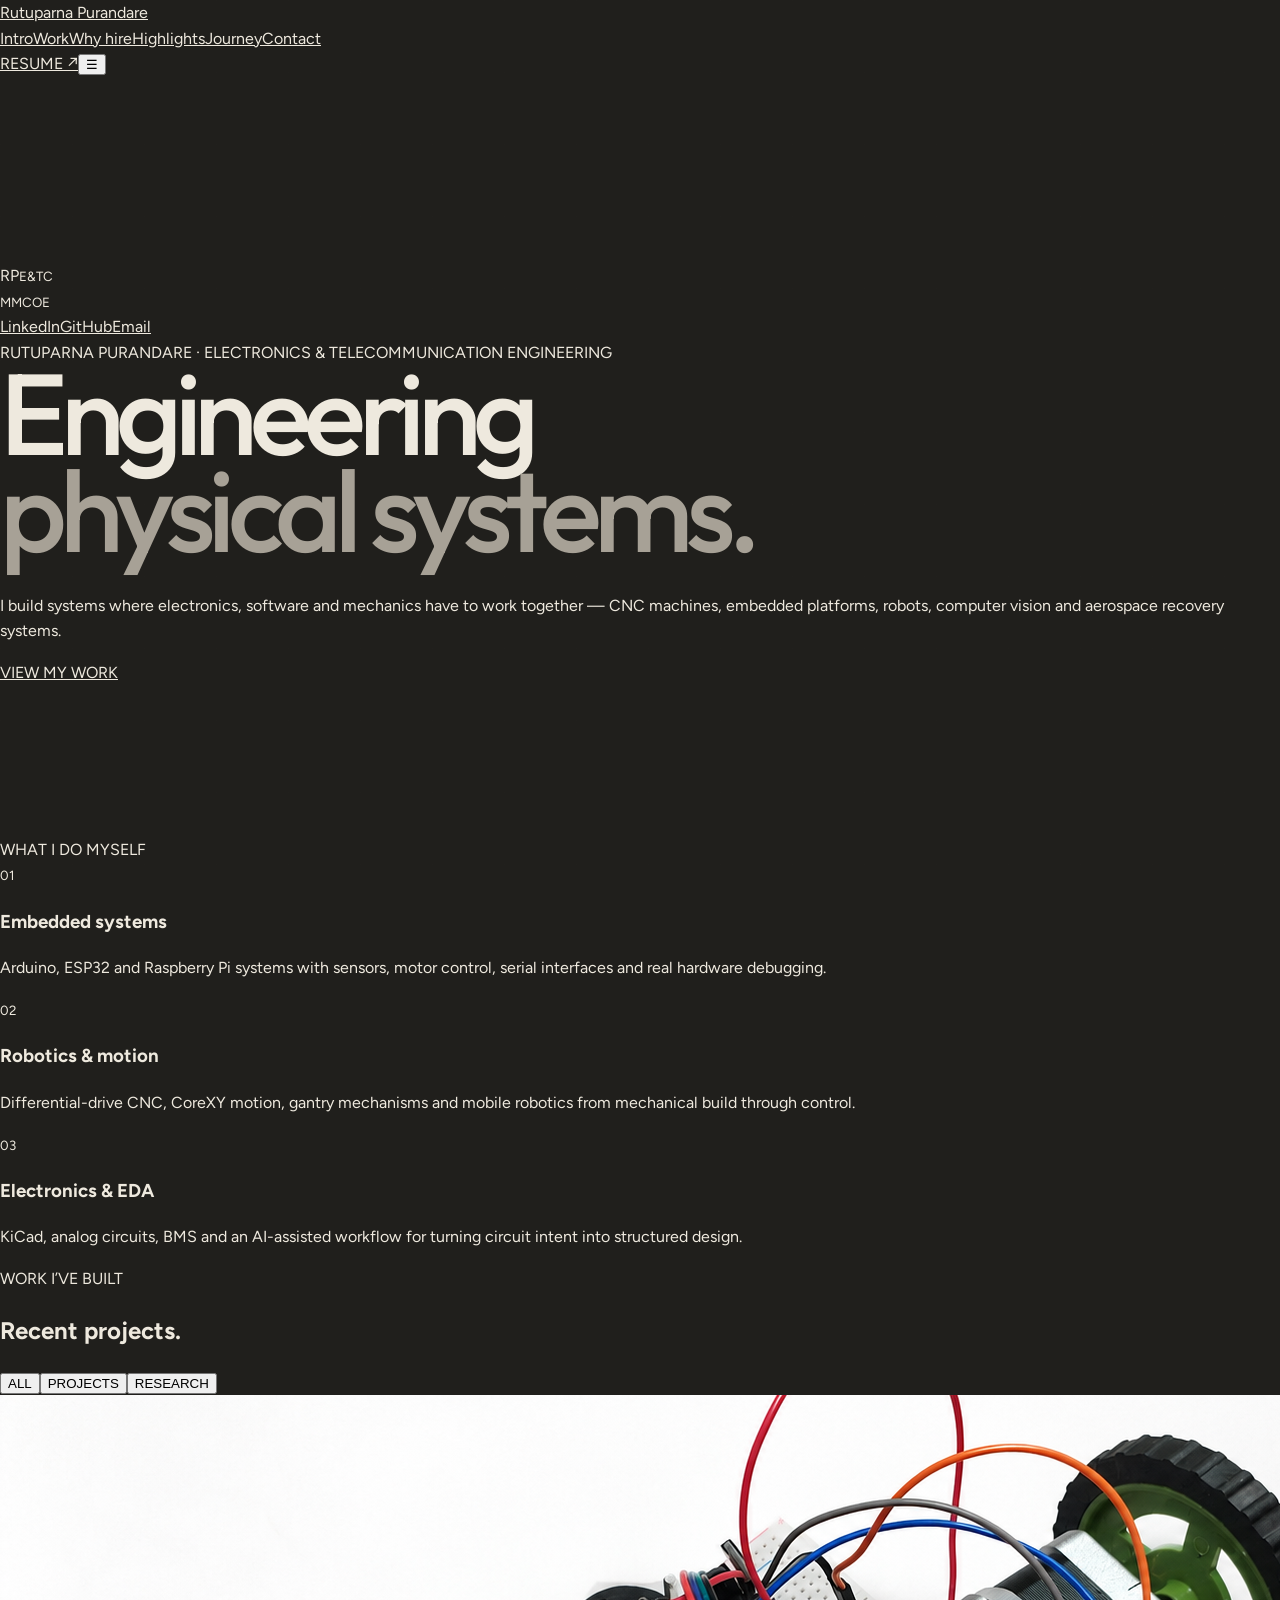
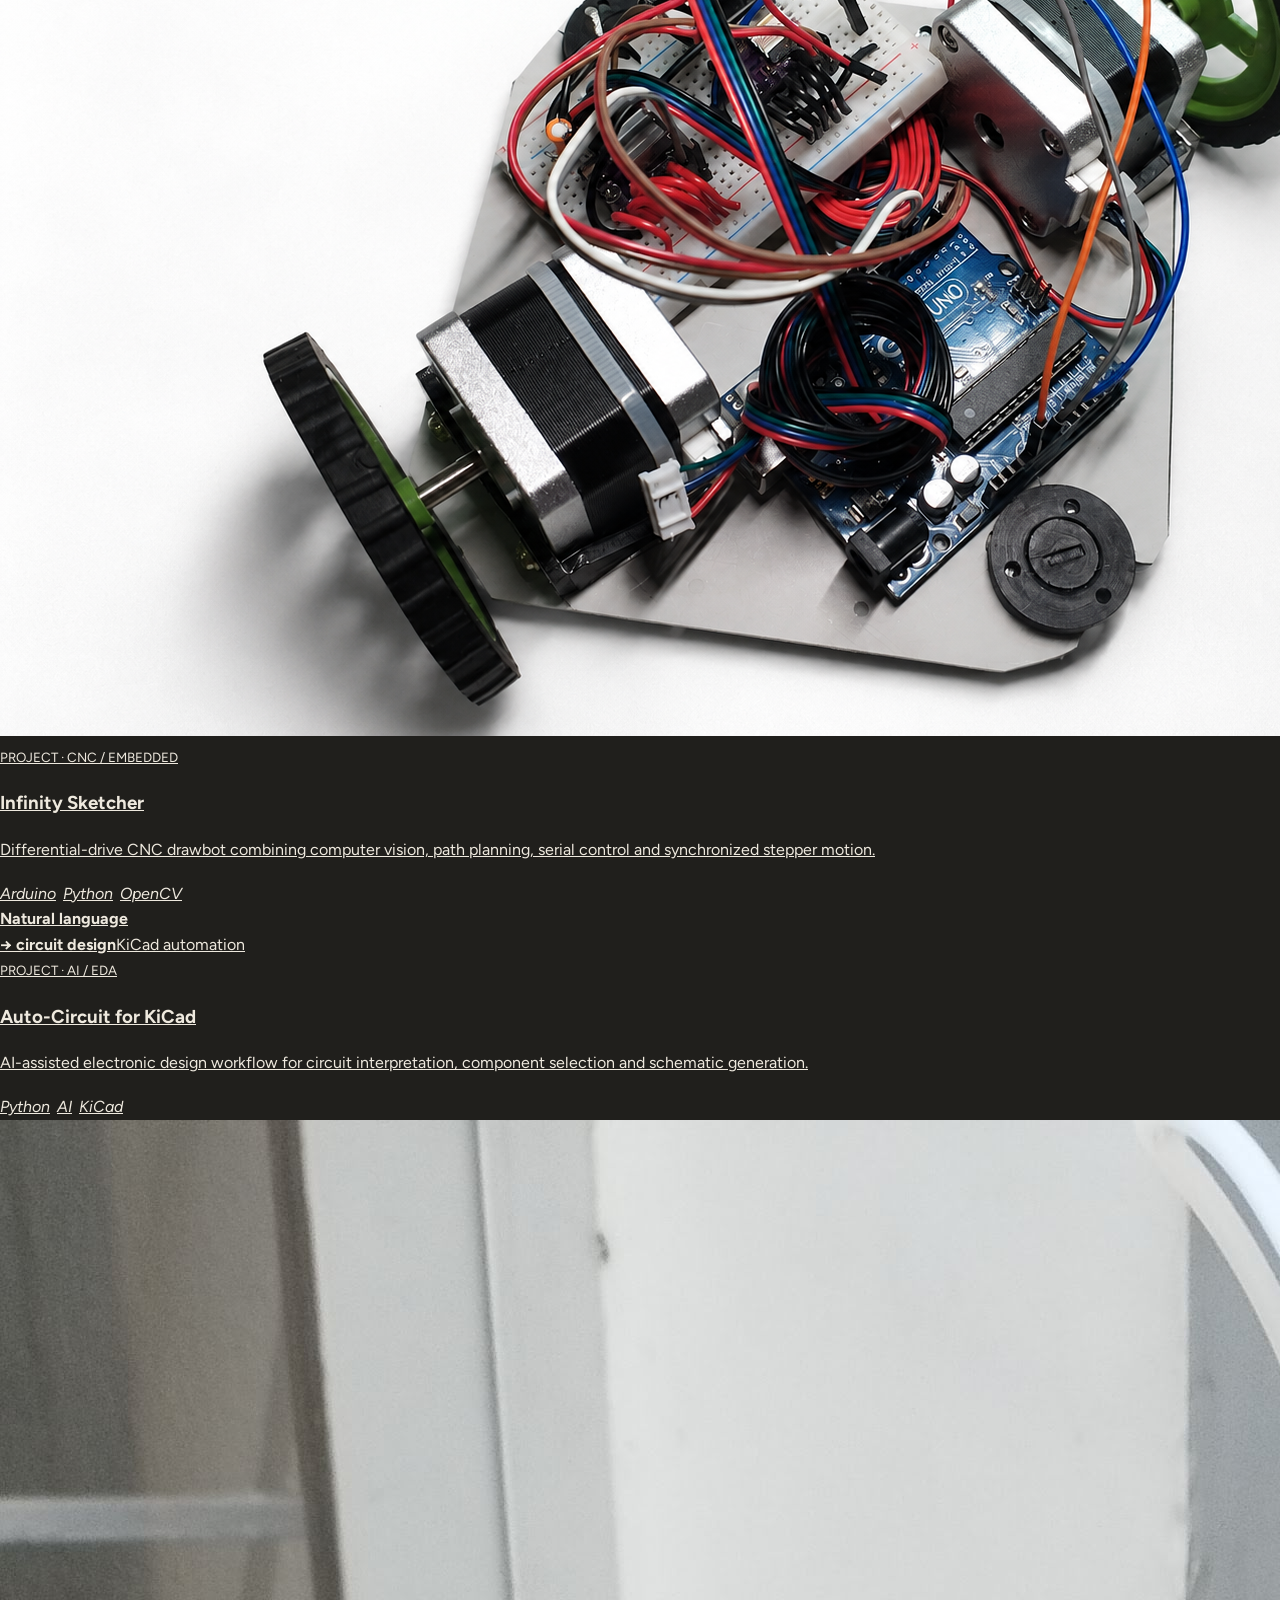
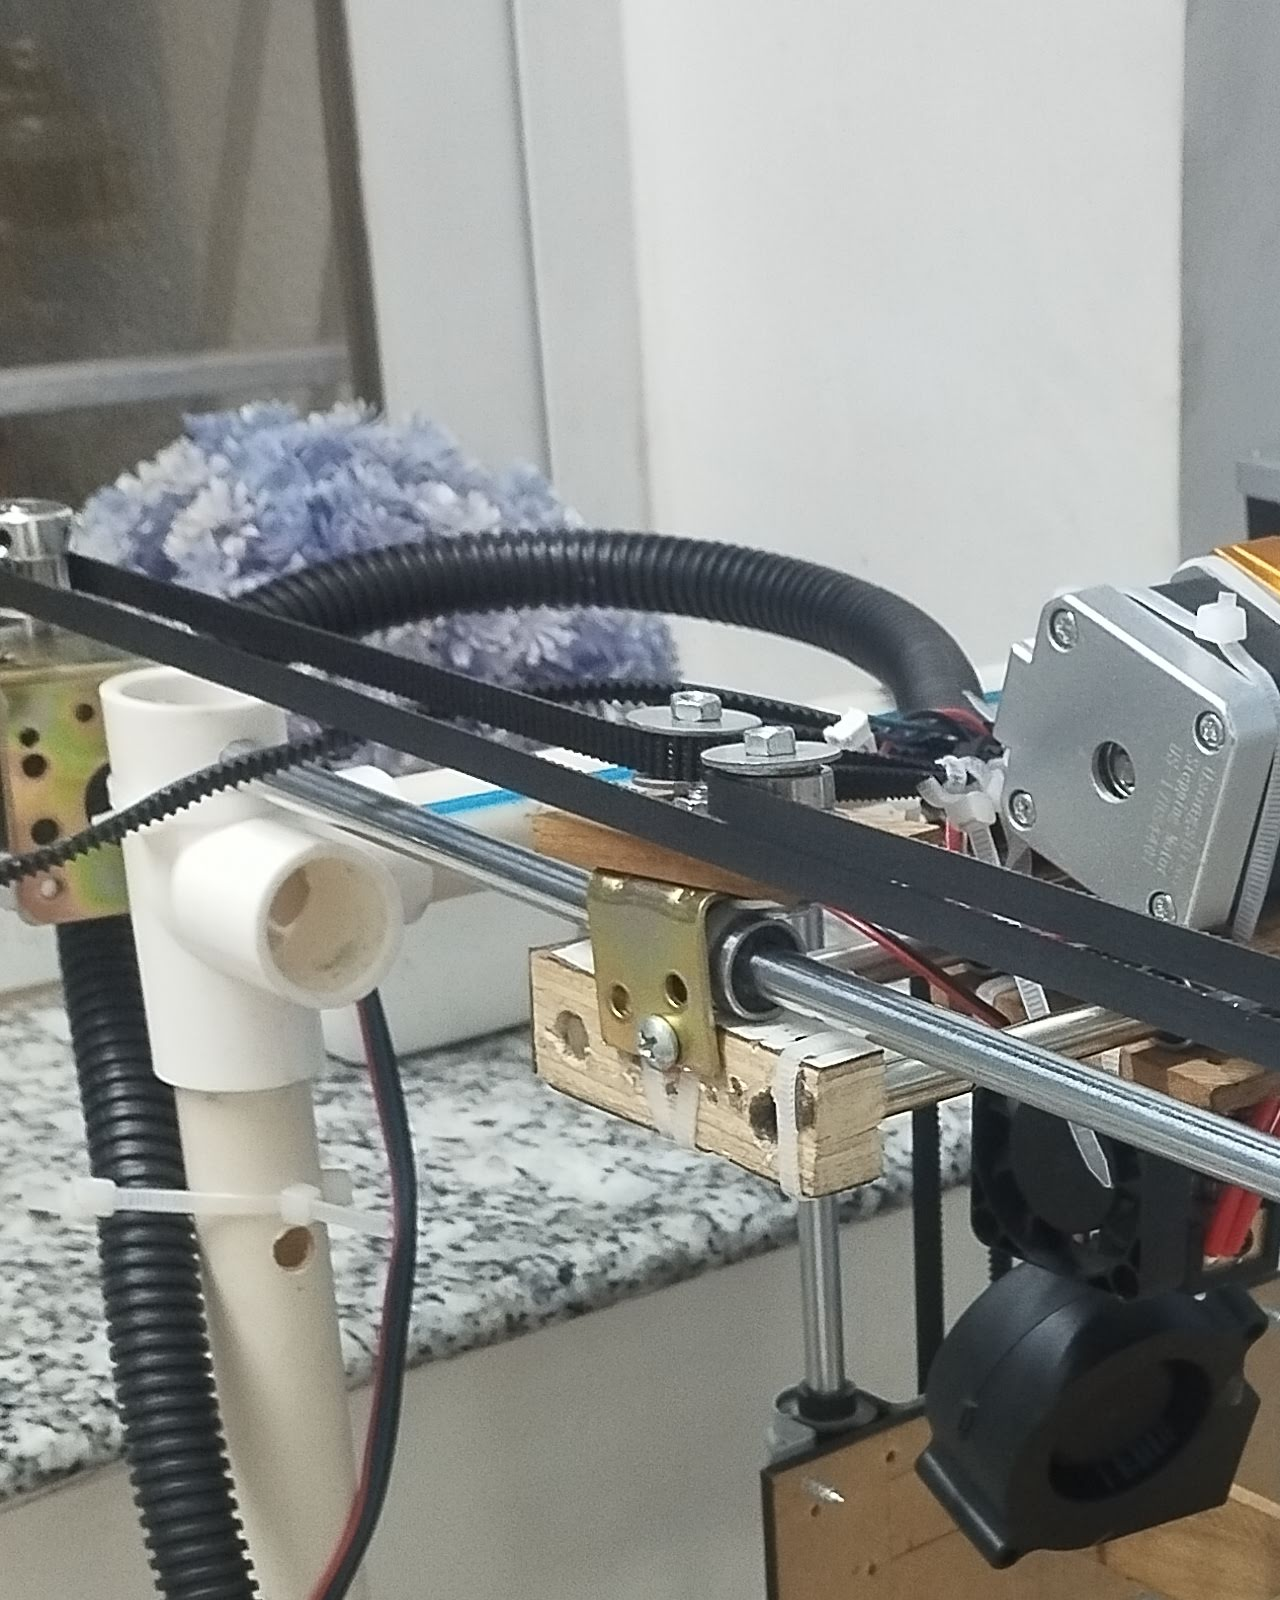
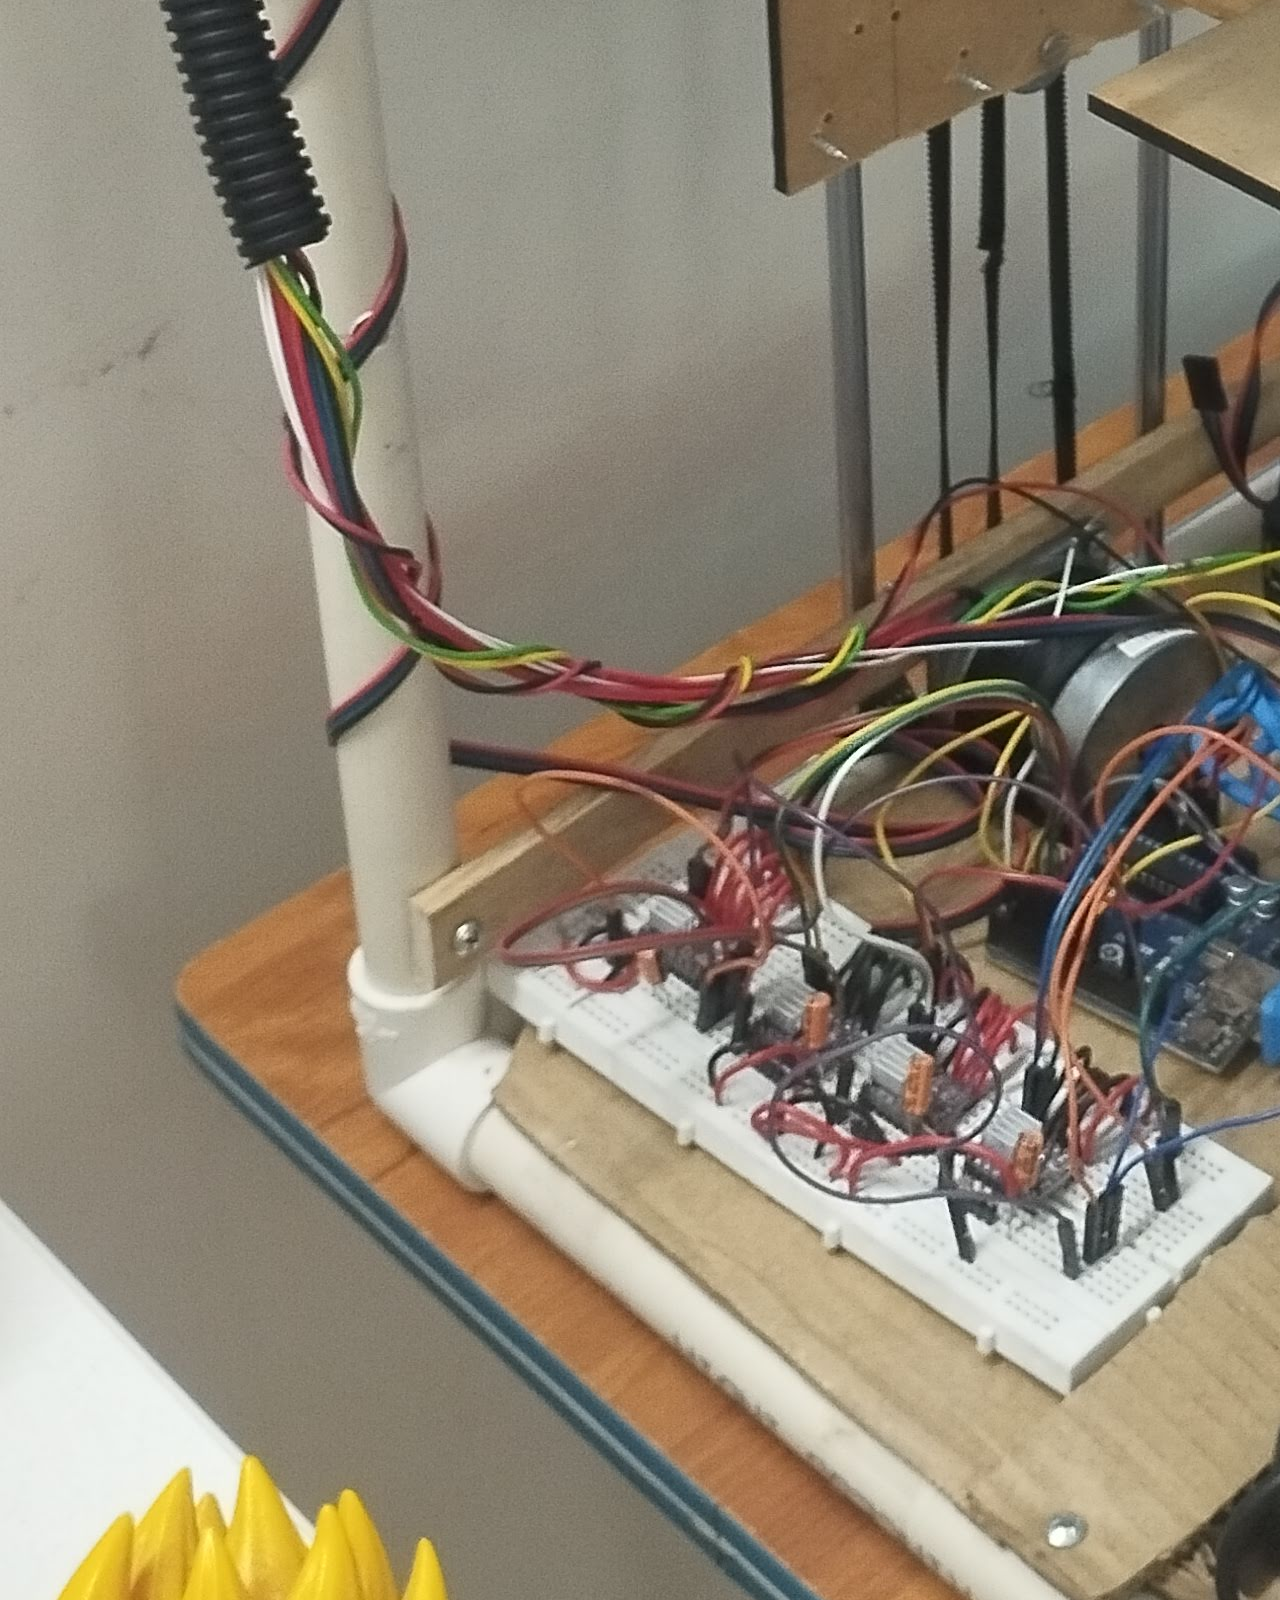
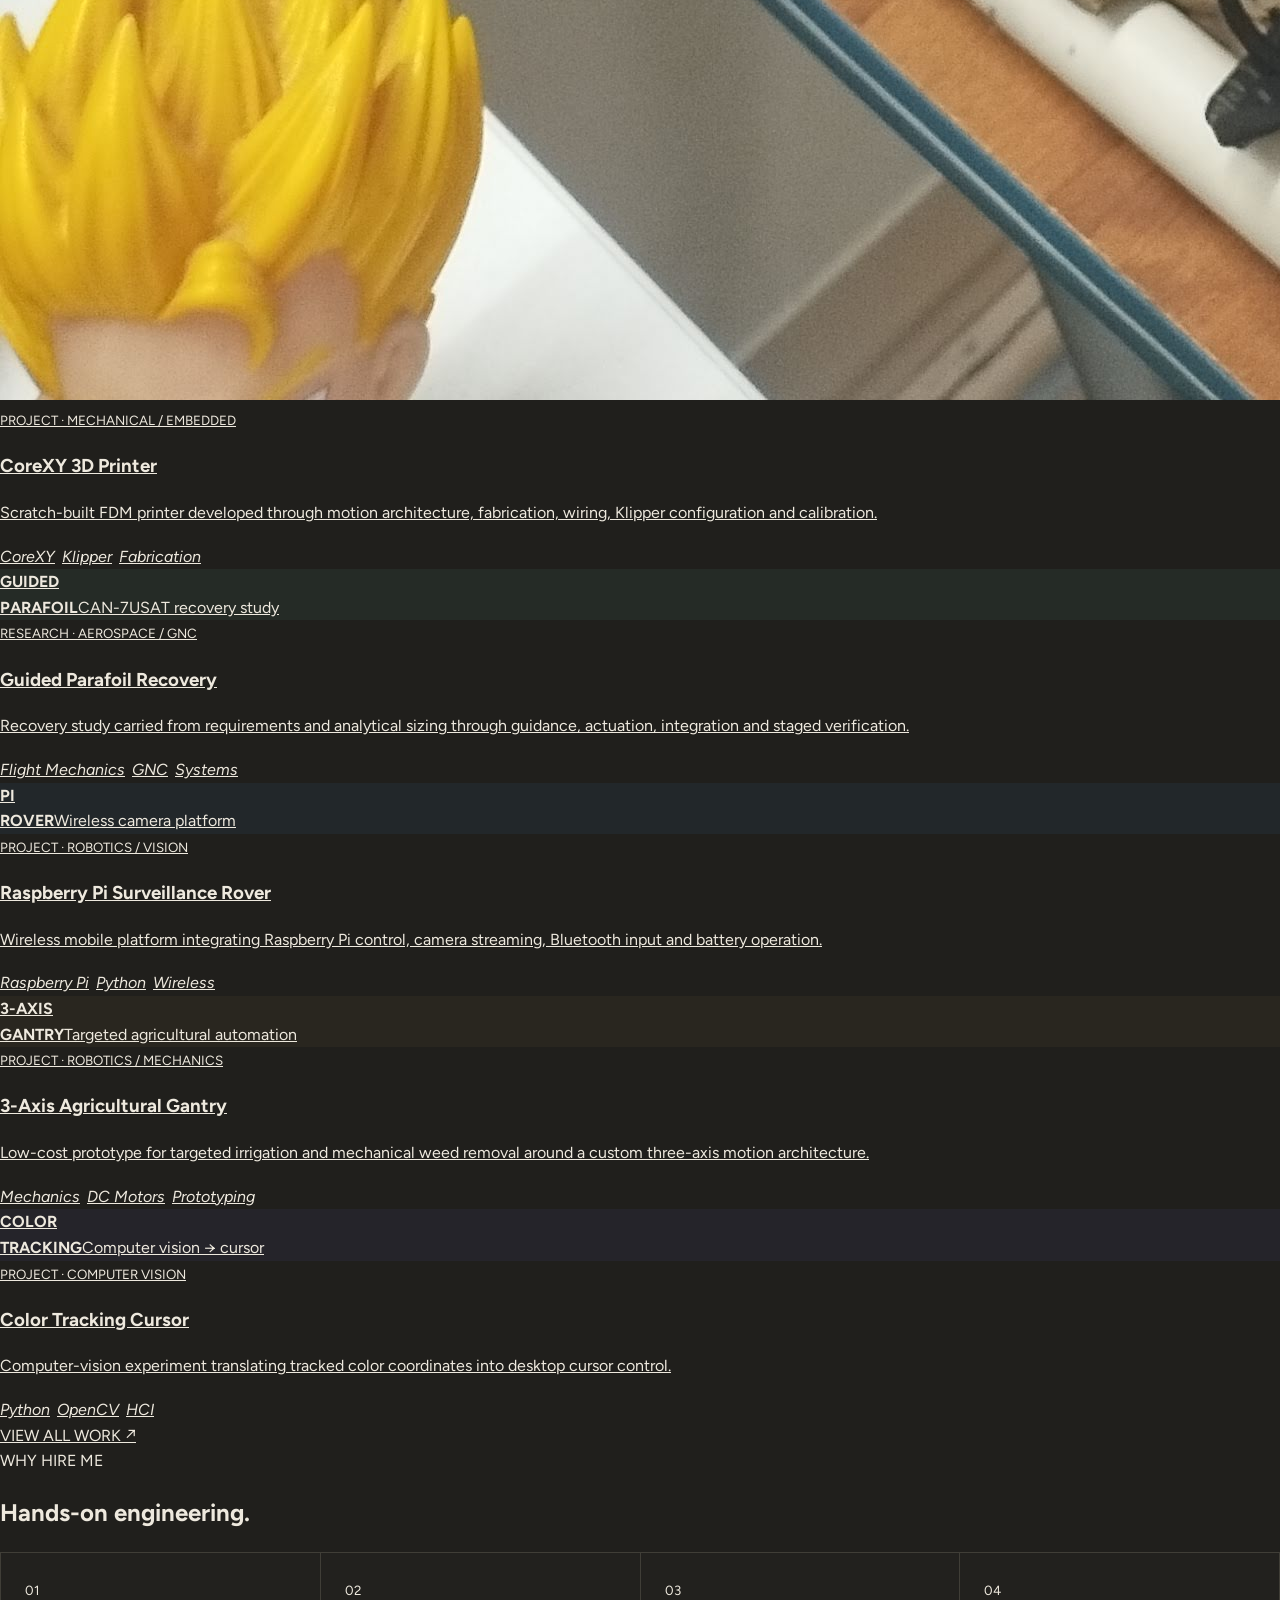
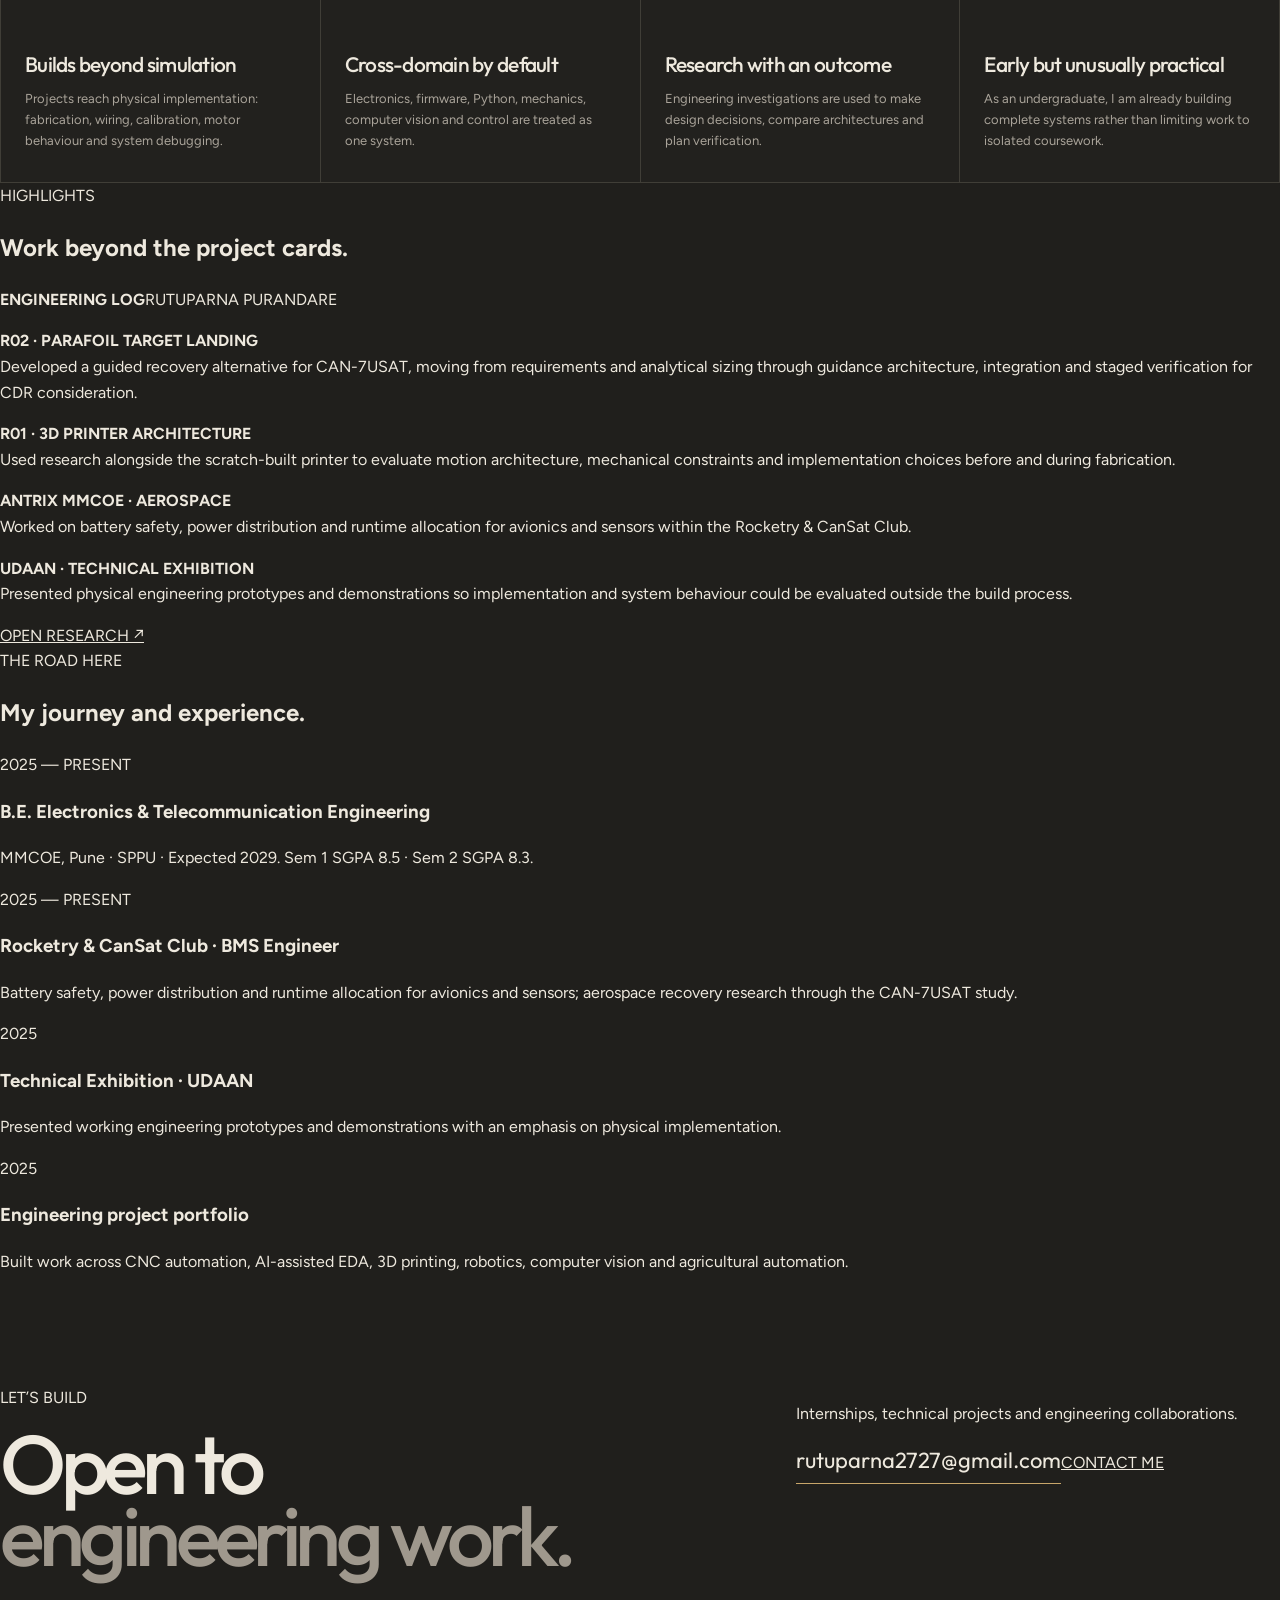
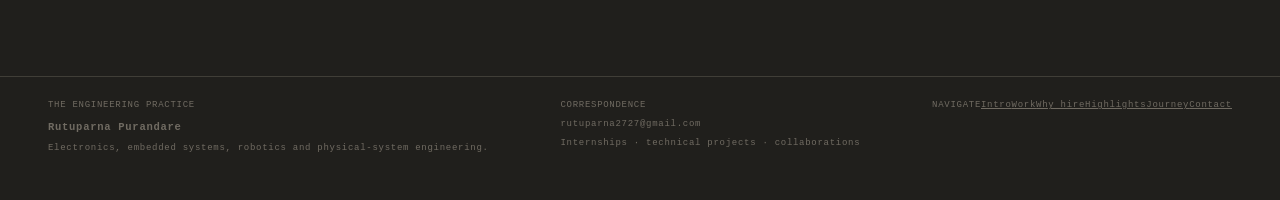
==== commit 50dec410: "Rebuild homepage in reference-site structure" ====
--- a/index.html
+++ b/index.html
@@ -1,96 +1 @@
-<!doctype html>
-<html lang="en">
-<head>
-<meta charset="utf-8">
-<meta name="viewport" content="width=device-width,initial-scale=1">
-<title>Rutuparna Purandare — Electronics & Embedded Engineering</title>
-<meta name="description" content="Engineering portfolio of Rutuparna Purandare — robotics, embedded systems, electronics, CNC automation, control, aerospace research and hardware-software integration.">
-<link rel="stylesheet" href="styles.css">
-</head>
-<body>
-<header class="site-header">
-  <div class="nav-wrap">
-    <a class="identity" href="#top"><span class="identity-dot"></span><span>Rutuparna Purandare</span></a>
-    <nav class="desktop-nav" aria-label="Primary navigation">
-      <a href="#top">Intro</a><a href="#work">Work</a><a href="#why">Why me</a><a href="#highlights">Highlights</a><a href="#journey">Journey</a><a href="#contact">Contact</a>
-    </nav>
-    <a class="nav-cta" href="assets/RSP%20Resume.pdf" target="_blank" rel="noreferrer">Resume</a>
-    <button class="menu-button" aria-label="Toggle menu">☰</button>
-  </div>
-</header>
-
-<main id="top">
-  <section class="intro section-pad">
-    <div class="eyebrow"><span></span> ELECTRONICS & TELECOMMUNICATION ENGINEERING · PUNE, INDIA</div>
-    <div class="intro-grid">
-      <div>
-        <h1>Engineering<br><em>physical systems.</em></h1>
-        <p class="intro-lede">I build and study systems where electronics, software and mechanics have to work together — from CNC machines and robots to embedded platforms, computer vision and aerospace recovery systems.</p>
-        <div class="actions"><a class="button primary" href="#work">View selected work</a><a class="button secondary" href="assets/RSP%20Resume.pdf" target="_blank" rel="noreferrer">Open resume ↗</a></div>
-      </div>
-      <div class="intro-note">
-        <span class="mono-label">CURRENT FOCUS</span>
-        <strong>Robotics · Embedded · Electronics · Control</strong>
-        <p>Hands-on engineering with an emphasis on building, measuring, debugging and iterating physical systems.</p>
-        <div class="note-line"><span>EDUCATION</span><b>MMCOE · SPPU · B.E. E&TC</b></div>
-        <div class="note-line"><span>TOOLS</span><b>C/C++ · Python · KiCad · Linux</b></div>
-      </div>
-    </div>
-  </section>
-
-  <section id="work" class="section-pad bordered">
-    <div class="section-head"><div><span class="section-kicker">01</span><h2>Selected work</h2></div><p>Built projects spanning motion systems, embedded control, electronics, AI-assisted EDA and robotics.</p></div>
-    <div class="work-grid">
-      <a class="work-card featured" href="projects/infinity-sketcher.html"><div class="work-media"><img src="assets/infinity-sketcher/image%20of%20vehicle" alt="Infinity Sketcher drawing robot" loading="lazy"></div><div class="work-info"><div class="meta"><span>01 · CNC / EMBEDDED</span><span>Lead developer</span></div><h3>Infinity Sketcher</h3><p>Differential-drive CNC drawbot combining image processing, path planning, serial control, stepper motion and a custom Python interface.</p><div class="tags"><span>Arduino</span><span>NEMA 17</span><span>Python</span><span>Computer Vision</span></div></div></a>
-      <a class="work-card featured" href="projects/circuitforge.html"><div class="work-media diagram"><div><span>AI · EDA</span><b>Natural language<br>→ circuit design</b><small>KiCad automation workflow</small></div></div><div class="work-info"><div class="meta"><span>02 · AI / EDA</span><span>Developer</span></div><h3>Auto-Circuit for KiCad</h3><p>AI-assisted electronic design workflow exploring circuit interpretation, component selection and automated schematic generation for KiCad.</p><div class="tags"><span>Python</span><span>AI</span><span>KiCad</span><span>EDA</span></div></div></a>
-      <a class="work-card" href="projects/corexy.html"><div class="work-media"><img src="assets/corexy/isometric%20corexy%20latest.jpg" alt="CoreXY 3D printer" loading="lazy"></div><div class="work-info"><div class="meta"><span>03 · MECHANICAL / EMBEDDED</span></div><h3>CoreXY 3D Printer</h3><p>Scratch-built FDM printer developed through motion architecture, fabrication, wiring, Klipper configuration and calibration.</p><div class="tags"><span>CoreXY</span><span>Klipper</span><span>Fabrication</span></div></div></a>
-      <a class="work-card" href="projects/parafoil-target-landing.html"><div class="work-media dark-diagram parafoil"><div><span>AEROSPACE · GNC</span><b>GUIDED<br>PARAFOIL</b><small>CAN-7USAT recovery study</small></div></div><div class="work-info"><div class="meta"><span>04 · RECOVERY / CONTROL</span></div><h3>Guided Parafoil Recovery</h3><p>Recovery study carried from requirements and analytical sizing through guidance, actuation, integration and staged verification.</p><div class="tags"><span>Flight Mechanics</span><span>GNC</span><span>Systems</span></div></div></a>
-      <a class="work-card" href="projects/pi-rover.html"><div class="work-media dark-diagram rover"><div><span>ROBOTICS</span><b>PI<br>ROVER</b><small>Wireless camera platform</small></div></div><div class="work-info"><div class="meta"><span>05 · ROBOTICS / VISION</span></div><h3>Raspberry Pi Surveillance Rover</h3><p>Wireless mobile platform integrating Raspberry Pi control, onboard camera streaming, Bluetooth input and battery operation.</p><div class="tags"><span>Raspberry Pi 4B</span><span>Python</span><span>Wireless</span></div></div></a>
-      <a class="work-card" href="projects/agri-gantry.html"><div class="work-media dark-diagram gantry"><div><span>ROBOTICS · MECHANICS</span><b>3-AXIS<br>GANTRY</b><small>Precision irrigation & weed removal</small></div></div><div class="work-info"><div class="meta"><span>06 · AGRICULTURAL AUTOMATION</span></div><h3>3-Axis Agricultural Gantry</h3><p>Low-cost prototype for targeted irrigation and mechanical weed removal, developed around a custom three-axis motion architecture.</p><div class="tags"><span>Mechanics</span><span>DC Motors</span><span>Prototyping</span></div></div></a>
-      <a class="work-card" href="projects/color-tracking.html"><div class="work-media dark-diagram vision"><div><span>COMPUTER VISION</span><b>COLOR<br>TRACKING</b><small>Cursor-control experiment</small></div></div><div class="work-info"><div class="meta"><span>07 · VISION / HCI</span></div><h3>Color Tracking Cursor</h3><p>Computer-vision experiment translating tracked color coordinates into desktop cursor control.</p><div class="tags"><span>Python</span><span>OpenCV</span><span>HCI</span></div></div></a>
-    </div>
-  </section>
-
-  <section id="why" class="section-pad bordered">
-    <div class="section-head"><div><span class="section-kicker">02</span><h2>Why me</h2></div><p>A practical engineering profile built around implementation rather than isolated coursework.</p></div>
-    <div class="why-grid">
-      <article><span class="num">01</span><h3>Hardware + software</h3><p>Comfortable moving across firmware, Python tools, electronics, mechanics and the interfaces between them.</p></article>
-      <article><span class="num">02</span><h3>Build → measure → debug</h3><p>Projects are taken into physical implementation, where wiring, motion, calibration and system behaviour expose the real constraints.</p></article>
-      <article><span class="num">03</span><h3>Systems thinking</h3><p>Research and project work connect requirements, architecture, trade-offs, integration and verification instead of treating components in isolation.</p></article>
-      <article><span class="num">04</span><h3>Broad technical range</h3><p>Robotics, embedded systems, CNC motion, EDA automation, computer vision, power systems and aerospace recovery.</p></article>
-    </div>
-    <div class="stack-row"><span>PROGRAMMING</span><b>C · C++ · Python</b><span>EMBEDDED</span><b>Arduino · ESP32 · Raspberry Pi</b><span>ELECTRONICS</span><b>KiCad · Analog · BMS · Sensors</b><span>TOOLS</span><b>Linux · Git · OpenCV · Klipper</b></div>
-  </section>
-
-  <section id="highlights" class="section-pad bordered">
-    <div class="section-head"><div><span class="section-kicker">03</span><h2>Highlights</h2></div><p>Research, engineering work and outcomes that add depth beyond the project list.</p></div>
-    <div class="highlight-list">
-      <a href="research/parafoil-target-landing.html" class="highlight"><span>R02</span><div><small>AEROSPACE · RECOVERY · GNC</small><h3>Parafoil Target Landing</h3><p>Developed a guided recovery alternative for CAN-7USAT, taking the problem from requirements and analytical sizing through guidance architecture, integration and staged verification for CDR consideration.</p><span class="source-link">Open research ↗</span></div><b>↗</b></a>
-      <a href="research/3d-printer.html" class="highlight"><span>R01</span><div><small>MECHANICAL SYSTEMS · MOTION</small><h3>3D Printer Architecture</h3><p>Used research alongside the scratch-built printer to evaluate motion architecture, mechanical constraints and implementation choices before and during fabrication.</p><span class="source-link">Open research ↗</span></div><b>↗</b></a>
-      <div class="highlight static"><span>WORK</span><div><small>AEROSPACE · ANTRIX MMCOE</small><h3>Rocketry & CanSat Club</h3><p>Worked on battery safety, power distribution and runtime allocation for avionics and sensors. The club also provided the setting for the CAN-7USAT recovery study.</p></div></div>
-      <div class="highlight static"><span>EXHIBITION</span><div><small>UDAAN · TECHNICAL EXHIBITION</small><h3>Physical engineering demonstrations</h3><p>Presented working prototypes and demonstrations, translating implementation details into systems that could be evaluated outside the build process.</p></div></div>
-    </div>
-  </section>
-
-  <section id="journey" class="section-pad bordered">
-    <div class="section-head"><div><span class="section-kicker">04</span><h2>Journey</h2></div><p>Current engineering education and the technical direction behind the portfolio.</p></div>
-    <div class="journey-grid">
-      <div class="journey-copy"><p class="large">B.E. Electronics & Telecommunication Engineering</p><p>MMCOE, Pune · SPPU<br>Expected 2029</p><p>Sem 1 SGPA 8.5 · Sem 2 SGPA 8.3</p><div class="education-rule"></div><p>Earlier education: HSC — Late P. Jog Junior College, Pune · 2025 · MHT-CET 86.38 percentile</p><p>SSC — Abhinava Vidyalaya English Medium High School · 2023 · 85.80%</p></div>
-      <div class="journey-table">
-        <div><span>NOW</span><b>Robotics / Embedded / Electronics</b></div>
-        <div><span>RESEARCH</span><b>Control / Aerospace recovery / Motion systems</b></div>
-        <div><span>BUILD</span><b>CNC / 3D printing / Mobile robotics</b></div>
-        <div><span>DEVELOP</span><b>C/C++ / Python / Computer vision / EDA automation</b></div>
-      </div>
-    </div>
-  </section>
-
-  <section id="contact" class="contact section-pad bordered">
-    <div><span class="section-kicker">05</span><h2>Open to<br><em>engineering work.</em></h2></div>
-    <div class="contact-right"><p>Internships, technical projects and engineering collaborations.</p><a class="email" href="mailto:rutuparna2727@gmail.com">rutuparna2727@gmail.com ↗</a><div class="contact-links"><a href="https://github.com/Rutu2701" target="_blank" rel="noreferrer">GitHub</a><a href="https://www.linkedin.com/in/rutuparna-purandare" target="_blank" rel="noreferrer">LinkedIn</a><a href="assets/RSP%20Resume.pdf" target="_blank" rel="noreferrer">Resume</a></div></div>
-  </section>
-</main>
-<footer><span>© 2026 Rutuparna Purandare</span><span>Robotics · Embedded · Electronics · Engineering</span></footer>
-<script>document.querySelector('.menu-button')?.addEventListener('click',()=>document.querySelector('.desktop-nav').classList.toggle('open'));</script>
-</body>
-</html>
+<!doctype html><html lang="en"><head><meta charset="utf-8"><meta name="viewport" content="width=device-width,initial-scale=1"><title>Rutuparna Purandare — Engineering</title><meta name="description" content="Rutuparna Purandare — electronics, embedded systems, robotics and engineering projects."><link rel="stylesheet" href="styles.css"></head><body><header class="topbar"><div class="nav"><a class="name" href="#intro"><i></i> Rutuparna Purandare</a><nav><a href="#intro">Intro</a><a href="#work">Work</a><a href="#why">Why hire</a><a href="#highlights">Highlights</a><a href="#journey">Journey</a><a href="#contact">Contact</a></nav><a class="hire" href="assets/RSP%20Resume.pdf" target="_blank">RESUME ↗</a><button class="menu" aria-label="Menu">☰</button></div></header><main><section id="intro" class="intro wrap"><div class="intro-left"><div class="portrait"><span>RP</span><small>E&TC<br>MMCOE</small></div><div class="social"><a href="https://www.linkedin.com/in/rutuparna-purandare">LinkedIn</a><a href="https://github.com/Rutu2701">GitHub</a><a href="mailto:rutuparna2727@gmail.com">Email</a></div></div><div class="intro-main"><label>RUTUPARNA PURANDARE · ELECTRONICS & TELECOMMUNICATION ENGINEERING</label><h1>Engineering<br><em>physical systems.</em></h1><p>I build systems where electronics, software and mechanics have to work together — CNC machines, embedded platforms, robots, computer vision and aerospace recovery systems.</p><a class="pill filled" href="#work">VIEW MY WORK</a></div></section><section class="what wrap"><div class="box-label">WHAT I DO MYSELF</div><div class="what-grid"><article><small>01</small><h3>Embedded systems</h3><p>Arduino, ESP32 and Raspberry Pi systems with sensors, motor control, serial interfaces and real hardware debugging.</p></article><article><small>02</small><h3>Robotics & motion</h3><p>Differential-drive CNC, CoreXY motion, gantry mechanisms and mobile robotics from mechanical build through control.</p></article><article><small>03</small><h3>Electronics & EDA</h3><p>KiCad, analog circuits, BMS and an AI-assisted workflow for turning circuit intent into structured design.</p></article></div></section><section id="work" class="section wrap"><div class="section-title"><label>WORK I’VE BUILT</label><h2>Recent projects.</h2><div class="filters"><button class="active" data-filter="all">ALL</button><button data-filter="project">PROJECTS</button><button data-filter="research">RESEARCH</button></div></div><div class="cards"><a class="card" data-type="project" href="projects/infinity-sketcher.html"><div class="thumb photo"><img src="assets/infinity-sketcher/image%20of%20vehicle" alt="Infinity Sketcher"></div><div class="card-body"><small>PROJECT · CNC / EMBEDDED</small><h3>Infinity Sketcher</h3><p>Differential-drive CNC drawbot combining computer vision, path planning, serial control and synchronized stepper motion.</p><div class="tags"><i>Arduino</i><i>Python</i><i>OpenCV</i></div></div></a><a class="card" data-type="project" href="projects/circuitforge.html"><div class="thumb"><b>Natural language<br>→ circuit design</b><span>KiCad automation</span></div><div class="card-body"><small>PROJECT · AI / EDA</small><h3>Auto-Circuit for KiCad</h3><p>AI-assisted electronic design workflow for circuit interpretation, component selection and schematic generation.</p><div class="tags"><i>Python</i><i>AI</i><i>KiCad</i></div></div></a><a class="card" data-type="project" href="projects/corexy.html"><div class="thumb photo"><img src="assets/corexy/isometric%20corexy%20latest.jpg" alt="CoreXY 3D Printer"></div><div class="card-body"><small>PROJECT · MECHANICAL / EMBEDDED</small><h3>CoreXY 3D Printer</h3><p>Scratch-built FDM printer developed through motion architecture, fabrication, wiring, Klipper configuration and calibration.</p><div class="tags"><i>CoreXY</i><i>Klipper</i><i>Fabrication</i></div></div></a><a class="card" data-type="research" href="projects/parafoil-target-landing.html"><div class="thumb parafoil"><b>GUIDED<br>PARAFOIL</b><span>CAN-7USAT recovery study</span></div><div class="card-body"><small>RESEARCH · AEROSPACE / GNC</small><h3>Guided Parafoil Recovery</h3><p>Recovery study carried from requirements and analytical sizing through guidance, actuation, integration and staged verification.</p><div class="tags"><i>Flight Mechanics</i><i>GNC</i><i>Systems</i></div></div></a><a class="card" data-type="project" href="projects/pi-rover.html"><div class="thumb rover"><b>PI<br>ROVER</b><span>Wireless camera platform</span></div><div class="card-body"><small>PROJECT · ROBOTICS / VISION</small><h3>Raspberry Pi Surveillance Rover</h3><p>Wireless mobile platform integrating Raspberry Pi control, camera streaming, Bluetooth input and battery operation.</p><div class="tags"><i>Raspberry Pi</i><i>Python</i><i>Wireless</i></div></div></a><a class="card" data-type="project" href="projects/agri-gantry.html"><div class="thumb gantry"><b>3-AXIS<br>GANTRY</b><span>Targeted agricultural automation</span></div><div class="card-body"><small>PROJECT · ROBOTICS / MECHANICS</small><h3>3-Axis Agricultural Gantry</h3><p>Low-cost prototype for targeted irrigation and mechanical weed removal around a custom three-axis motion architecture.</p><div class="tags"><i>Mechanics</i><i>DC Motors</i><i>Prototyping</i></div></div></a><a class="card" data-type="project" href="projects/color-tracking.html"><div class="thumb vision"><b>COLOR<br>TRACKING</b><span>Computer vision → cursor</span></div><div class="card-body"><small>PROJECT · COMPUTER VISION</small><h3>Color Tracking Cursor</h3><p>Computer-vision experiment translating tracked color coordinates into desktop cursor control.</p><div class="tags"><i>Python</i><i>OpenCV</i><i>HCI</i></div></div></a></div><a class="view-all" href="projects/infinity-sketcher.html">VIEW ALL WORK ↗</a></section><section id="why" class="section wrap"><div class="section-title"><label>WHY HIRE ME</label><h2>Hands-on engineering.</h2></div><div class="why-grid"><article><small>01</small><h3>Builds beyond simulation</h3><p>Projects reach physical implementation: fabrication, wiring, calibration, motor behaviour and system debugging.</p></article><article><small>02</small><h3>Cross-domain by default</h3><p>Electronics, firmware, Python, mechanics, computer vision and control are treated as one system.</p></article><article><small>03</small><h3>Research with an outcome</h3><p>Engineering investigations are used to make design decisions, compare architectures and plan verification.</p></article><article><small>04</small><h3>Early but unusually practical</h3><p>As an undergraduate, I am already building complete systems rather than limiting work to isolated coursework.</p></article></div></section><section id="highlights" class="section wrap"><div class="section-title"><label>HIGHLIGHTS</label><h2>Work beyond the project cards.</h2></div><div class="platform"><div class="platform-head"><b>ENGINEERING LOG</b><span>RUTUPARNA PURANDARE</span></div><div class="log"><p><strong>R02 · PARAFOIL TARGET LANDING</strong><br>Developed a guided recovery alternative for CAN-7USAT, moving from requirements and analytical sizing through guidance architecture, integration and staged verification for CDR consideration.</p><p><strong>R01 · 3D PRINTER ARCHITECTURE</strong><br>Used research alongside the scratch-built printer to evaluate motion architecture, mechanical constraints and implementation choices before and during fabrication.</p><p><strong>ANTRIX MMCOE · AEROSPACE</strong><br>Worked on battery safety, power distribution and runtime allocation for avionics and sensors within the Rocketry & CanSat Club.</p><p><strong>UDAAN · TECHNICAL EXHIBITION</strong><br>Presented physical engineering prototypes and demonstrations so implementation and system behaviour could be evaluated outside the build process.</p></div><a class="visit" href="research/parafoil-target-landing.html">OPEN RESEARCH ↗</a></div></section><section id="journey" class="section journey wrap"><div class="section-title"><label>THE ROAD HERE</label><h2>My journey and experience.</h2></div><div class="timeline"><article><time>2025 — PRESENT</time><div><h3>B.E. Electronics & Telecommunication Engineering</h3><p>MMCOE, Pune · SPPU · Expected 2029. Sem 1 SGPA 8.5 · Sem 2 SGPA 8.3.</p></div></article><article><time>2025 — PRESENT</time><div><h3>Rocketry & CanSat Club · BMS Engineer</h3><p>Battery safety, power distribution and runtime allocation for avionics and sensors; aerospace recovery research through the CAN-7USAT study.</p></div></article><article><time>2025</time><div><h3>Technical Exhibition · UDAAN</h3><p>Presented working engineering prototypes and demonstrations with an emphasis on physical implementation.</p></div></article><article><time>2025</time><div><h3>Engineering project portfolio</h3><p>Built work across CNC automation, AI-assisted EDA, 3D printing, robotics, computer vision and agricultural automation.</p></div></article></div></section><section id="contact" class="contact"><div><label>LET’S BUILD</label><h2>Open to<br><em>engineering work.</em></h2></div><div><p>Internships, technical projects and engineering collaborations.</p><a class="email" href="mailto:rutuparna2727@gmail.com">rutuparna2727@gmail.com</a><a class="pill filled" href="mailto:rutuparna2727@gmail.com">CONTACT ME</a></div></section></main><footer><div><label>THE ENGINEERING PRACTICE</label><h3>Rutuparna Purandare</h3><p>Electronics, embedded systems, robotics and physical-system engineering.</p></div><div><label>CORRESPONDENCE</label><p>rutuparna2727@gmail.com</p><p>Internships · technical projects · collaborations</p></div><div><label>NAVIGATE</label><a href="#intro">Intro</a><a href="#work">Work</a><a href="#why">Why hire</a><a href="#highlights">Highlights</a><a href="#journey">Journey</a><a href="#contact">Contact</a></div></footer><script src="script.js"></script></body></html>
--- a/styles.css
+++ b/styles.css
@@ -1,2 +1,4 @@
-@import url('https://fonts.googleapis.com/css2?family=DM+Mono:wght@400;500&family=Manrope:wght@400;500;600;700;800&display=swap');
-:root{--bg:#f4f3ef;--paper:#fff;--ink:#151515;--muted:#77756f;--line:#dddcd5;--soft:#ecebe5;--accent:#c9ff39;--dark:#171714;--max:1440px}*{box-sizing:border-box}html{scroll-behavior:smooth}body{margin:0;background:var(--bg);color:var(--ink);font-family:Manrope,system-ui,sans-serif;line-height:1.55}a{color:inherit}body:before{content:"";position:fixed;inset:0;pointer-events:none;opacity:.35;background-image:linear-gradient(rgba(0,0,0,.025) 1px,transparent 1px),linear-gradient(90deg,rgba(0,0,0,.025) 1px,transparent 1px);background-size:56px 56px}.site-shell{max-width:var(--max);margin:auto;display:grid;grid-template-columns:240px minmax(0,1fr);min-height:100vh}.sidebar{position:sticky;top:0;height:100vh;padding:34px 28px 30px;border-right:1px solid var(--line);display:flex;flex-direction:column;background:rgba(244,243,239,.82);backdrop-filter:blur(18px);z-index:20}.brand{font-weight:800;letter-spacing:.09em;text-decoration:none;font-size:17px}.brand span{color:#8cad00}.side-role{font-size:11px;color:var(--muted);line-height:1.6;margin:18px 0 54px}.side-nav{display:grid;gap:8px}.side-nav a{display:grid;grid-template-columns:28px 1fr;gap:8px;padding:9px 0;text-decoration:none;font-size:13px;color:var(--muted);transition:.2s ease}.side-nav a span,.section-number,.project-meta,.skill-index,.status,.panel-top,.panel-grid small,.timeline-year,.timeline span,.education>span,.contact-links{font:10px 'DM Mono',monospace;letter-spacing:.1em}.side-nav a:hover{color:var(--ink);transform:translateX(3px)}.side-bottom{margin-top:auto;display:grid;gap:9px;border-top:1px solid var(--line);padding-top:20px}.side-bottom a{font:10px 'DM Mono',monospace;text-decoration:none;color:var(--muted)}.side-bottom a:hover{color:var(--ink)}.content{min-width:0}.hero{min-height:760px;padding:76px 58px 64px;display:grid;grid-template-columns:1.15fr .85fr;gap:58px;align-items:center}.status{display:flex;align-items:center;gap:8px;color:#5e5d57}.status i{width:7px;height:7px;border-radius:50%;background:#86a800;display:block}.hero h1{font-size:clamp(70px,8.5vw,126px);line-height:.86;letter-spacing:-.075em;margin:26px 0 32px}.hero h1 em{font-style:normal;color:#888680}.hero-lead{font-size:20px;line-height:1.55;color:#5f5d58;max-width:650px;margin:0}.hero-actions{display:flex;gap:10px;margin-top:32px}.button{display:inline-flex;align-items:center;justify-content:center;padding:12px 18px;border-radius:999px;text-decoration:none;font-size:13px;border:1px solid var(--ink);transition:.2s ease}.button:hover{transform:translateY(-2px)}.button.dark{background:var(--ink);color:#fff}.button.light{background:transparent}.hero-panel{min-height:500px;border-radius:24px;background:var(--dark);color:#f4f3ef;padding:26px;display:flex;flex-direction:column;justify-content:space-between;box-shadow:0 30px 70px rgba(0,0,0,.13);position:relative;overflow:hidden}.hero-panel:after{content:"";position:absolute;width:330px;height:330px;border-radius:50%;right:-110px;top:-110px;background:var(--accent);opacity:.8;filter:blur(1px)}.panel-top{display:flex;justify-content:space-between;color:#85847e;position:relative;z-index:1}.panel-statement{font-size:clamp(36px,4vw,60px);line-height:.95;letter-spacing:-.06em;position:relative;z-index:1}.panel-grid{display:grid;gap:12px;border-top:1px solid #363632;padding-top:18px;position:relative;z-index:1}.panel-grid div{display:flex;justify-content:space-between;gap:20px}.panel-grid small{color:#85847e}.panel-grid b{font-size:11px;font-weight:500;text-align:right}.section{padding:100px 58px;border-top:1px solid var(--line)}.section-heading{display:flex;align-items:end;justify-content:space-between;gap:40px;margin-bottom:38px}.section-heading>div{display:flex;align-items:baseline;gap:18px}.section-number{color:#888680}.section h2{font-size:48px;line-height:1;letter-spacing:-.06em;margin:0}.section-heading>p{max-width:390px;color:var(--muted);margin:0;font-size:13px}.project-grid{display:grid;grid-template-columns:repeat(2,minmax(0,1fr));gap:16px}.project-card{position:relative;background:var(--paper);border:1px solid var(--line);border-radius:22px;overflow:hidden;transition:.25s ease;box-shadow:0 12px 30px rgba(0,0,0,.025)}.project-card:hover{transform:translateY(-5px);box-shadow:0 24px 50px rgba(0,0,0,.08);border-color:#c8c6be}.project-card.project-large:first-child,.project-card.project-large:nth-child(2){grid-column:span 1}.project-link{position:absolute;inset:0;z-index:3}.project-image{height:300px;background:#deddd6;overflow:hidden}.project-image img{width:100%;height:100%;object-fit:cover;display:block;transition:.4s ease}.project-card:hover .project-image img{transform:scale(1.025)}.project-placeholder{background:#20201d;color:#f4f3ef;display:flex;align-items:end;padding:28px;position:relative;overflow:hidden}.project-placeholder:before{content:"";position:absolute;inset:0;background:linear-gradient(135deg,transparent 40%,rgba(201,255,57,.8) 40.3%,rgba(201,255,57,.8) 41%,transparent 41.3%),linear-gradient(160deg,transparent 61%,rgba(255,255,255,.08) 61.3%,rgba(255,255,255,.08) 62%,transparent 62.3%);opacity:.65}.project-placeholder>div{position:relative;z-index:1;display:grid;gap:7px}.project-placeholder small{font:10px 'DM Mono',monospace;color:#a8a79f;letter-spacing:.13em}.project-placeholder strong{font-size:42px;line-height:.86;letter-spacing:-.06em}.project-placeholder span{font-size:12px;color:#aaa9a2}.project-placeholder.parafoil{background:#263025}.project-placeholder.rover{background:#202428}.project-placeholder.gantry{background:#2b2921}.project-body{padding:22px 24px 24px}.project-meta{display:flex;justify-content:space-between;gap:10px;color:#898780}.project-body h3{font-size:28px;letter-spacing:-.045em;margin:14px 0 8px}.project-body p{color:#6b6963;font-size:13px;max-width:620px;margin:0}.chips{display:flex;gap:7px;flex-wrap:wrap;margin-top:20px}.chips span{padding:6px 9px;border:1px solid var(--line);border-radius:999px;font:9px 'DM Mono',monospace;color:#77756f;background:#faf9f6}.text-link{display:inline-block;margin-top:25px;font-size:13px;text-decoration:none;border-bottom:1px solid var(--ink);padding-bottom:3px}.skill-grid{display:grid;grid-template-columns:repeat(3,1fr);border-top:1px solid var(--line);border-left:1px solid var(--line)}.skill-grid article{min-height:190px;padding:24px;border-right:1px solid var(--line);border-bottom:1px solid var(--line);background:rgba(255,255,255,.34)}.skill-index{color:#aaa8a0}.skill-grid h3{font-size:21px;letter-spacing:-.035em;margin:35px 0 8px}.skill-grid p{margin:0;color:var(--muted);font-size:13px}.research-list{display:grid;gap:12px}.research-item{display:grid;grid-template-columns:70px 1fr 30px;gap:20px;padding:28px 24px;background:var(--paper);border:1px solid var(--line);border-radius:18px;text-decoration:none;transition:.2s ease}.research-item:hover{transform:translateX(4px);border-color:#bab8af}.research-item>span{font:11px 'DM Mono',monospace;color:#99978f}.research-item small{font:10px 'DM Mono',monospace;color:#99978f;letter-spacing:.11em}.research-item h3{font-size:25px;letter-spacing:-.04em;margin:7px 0}.research-item p{font-size:13px;color:var(--muted);max-width:760px;margin:0}.research-item>b{font-size:20px;font-weight:400}.source-row{display:flex;gap:12px;margin-top:15px}.source-row span{font:10px 'DM Mono',monospace;color:#55534d;border-bottom:1px solid #aaa79d;padding-bottom:2px}.timeline{display:grid}.timeline article{display:grid;grid-template-columns:140px 1fr;gap:30px;padding:30px 0;border-top:1px solid var(--line)}.timeline-year{color:#99978f}.timeline span{color:#99978f}.timeline h3{font-size:25px;letter-spacing:-.04em;margin:8px 0}.timeline p{max-width:760px;color:var(--muted);font-size:13px;margin:0}.about-grid{display:grid;grid-template-columns:1.05fr .95fr;gap:80px}.about-lead{font-size:27px;line-height:1.25;letter-spacing:-.035em;margin:0 0 22px;max-width:620px}.about-grid p:not(.about-lead){font-size:14px;color:var(--muted);max-width:600px}.education>span{color:#99978f}.education article{display:grid;gap:3px;border-top:1px solid var(--line);padding:18px 0}.education article:first-of-type{margin-top:15px}.education b{font-size:15px}.education strong{font-size:13px;font-weight:500;color:#5e5c56}.education small{font-size:11px;color:#8a8881}.contact-section{margin:0 58px;padding:90px 0 95px;border-top:1px solid var(--line);display:grid;grid-template-columns:1.2fr .8fr;gap:50px}.contact-section h2{font-size:clamp(48px,6vw,82px);line-height:.9;letter-spacing:-.065em;margin:18px 0 0}.contact-section h2 em{font-style:normal;color:#898780}.contact-copy{align-self:end}.contact-copy p{color:var(--muted);font-size:14px}.contact-email{display:inline-block;font-size:20px;letter-spacing:-.03em;text-decoration:none;border-bottom:1px solid var(--ink);padding-bottom:5px;margin:14px 0 25px}.contact-links{display:flex;gap:18px}.contact-links a{text-decoration:none;color:var(--muted)}.contact-links a:hover{color:var(--ink)}footer{padding:25px 58px 45px;border-top:1px solid var(--line);display:flex;justify-content:space-between;color:#99978f;font:9px 'DM Mono',monospace;letter-spacing:.08em}@media(max-width:1050px){.site-shell{grid-template-columns:190px 1fr}.hero{grid-template-columns:1fr;padding:70px 42px}.hero-panel{min-height:400px}.section{padding:85px 42px}.contact-section{margin:0 42px}.skill-grid{grid-template-columns:repeat(2,1fr)}}@media(max-width:760px){.site-shell{display:block}.sidebar{position:sticky;height:auto;top:0;padding:16px 20px;display:flex;flex-direction:row;align-items:center;border-right:0;border-bottom:1px solid var(--line)}.side-role,.side-nav{display:none}.side-bottom{margin:0 0 0 auto;border:0;padding:0;display:flex;gap:14px}.side-bottom a:nth-child(2),.side-bottom a:nth-child(3){display:none}.hero{padding:60px 22px 55px;min-height:auto;gap:35px}.hero h1{font-size:clamp(62px,17vw,95px)}.hero-lead{font-size:17px}.hero-panel{min-height:390px}.section{padding:75px 22px}.section-heading{display:block}.section-heading>div{margin-bottom:16px}.section h2{font-size:40px}.project-grid{grid-template-columns:1fr}.project-image{height:240px}.skill-grid{grid-template-columns:1fr}.timeline article{grid-template-columns:1fr;gap:8px}.about-grid,.contact-section{grid-template-columns:1fr;gap:35px}.contact-section{margin:0 22px;padding:75px 0}.contact-section h2{font-size:54px}footer{padding:25px 22px 40px;display:grid;gap:8px}.project-meta{font-size:9px}.project-body h3{font-size:25px}}
+@import url('https://fonts.googleapis.com/css2?family=Figtree:wght@400;500;600;700&family=Outfit:wght@400;500;600&display=swap');
+:root{--bg:#201f1c;--bg2:#252420;--card:#292824;--card2:#2d2c28;--ink:#eee9de;--muted:#aaa49a;--line:#403e37;--brass:#c8a66a;--brass-soft:#9f8354;--max:1400px;--display:Outfit,Figtree,sans-serif;--body:Figtree,system-ui,sans-serif;--mono:ui-monospace,SFMono-Regular,Menlo,Monaco,Consolas,monospace}*{box-sizing:border-box}html{scroll-behavior:smooth;scroll-padding-top:76px}body{margin:0;background:var(--bg);color:var(--ink);font-family:var(--body);line-height:1.6}body:before{content:"";position:fixed;inset:0;pointer-events:none;opacity:.16;background-image:linear-gradient(rgba(255,255,255,.035) 1px,transparent 1px),linear-gradient(90deg,rgba(255,255,255,.035) 1px,transparent 1px);background-size:72px 72px;z-index:-1}a{color:inherit}.site-header{position:fixed;inset:0 0 auto 0;height:65px;z-index:40;border-bottom:1px solid rgba(64,62,55,.78);background:rgba(32,31,28,.78);backdrop-filter:blur(14px)}.nav-wrap{height:100%;max-width:var(--max);margin:auto;padding:0 48px;display:flex;align-items:center;justify-content:space-between;gap:30px}.identity{display:flex;align-items:center;gap:12px;text-decoration:none;font-family:var(--display);font-size:16px;letter-spacing:-.01em}.identity-dot{display:block;width:7px;height:7px;border-radius:50%;background:var(--brass)}.desktop-nav{display:flex;align-items:center;gap:28px}.desktop-nav a{font-size:12px;color:var(--muted);text-decoration:none;transition:color .2s}.desktop-nav a:hover{color:var(--ink)}.nav-cta{border:1px solid rgba(200,166,106,.65);border-radius:999px;padding:8px 17px;color:var(--brass);font:11px var(--mono);text-transform:uppercase;letter-spacing:.14em;text-decoration:none;transition:.2s}.nav-cta:hover{background:var(--brass);color:var(--bg)}.menu-button{display:none;background:none;border:0;color:var(--ink);font-size:20px}.section-pad{max-width:var(--max);margin:auto;padding-left:48px;padding-right:48px}.intro{padding-top:155px;padding-bottom:120px;min-height:760px;display:flex;flex-direction:column;justify-content:center}.eyebrow,.mono-label,.meta,.section-kicker,.num,.stack-row,.journey-table span,.highlight small,.contact-links{font:10px var(--mono);letter-spacing:.13em}.eyebrow{display:flex;align-items:center;gap:10px;color:var(--muted);margin-bottom:30px}.eyebrow span{width:6px;height:6px;border-radius:50%;background:var(--brass)}.intro-grid{display:grid;grid-template-columns:minmax(0,1.3fr) minmax(300px,.7fr);gap:80px;align-items:end}.intro h1{font-family:var(--display);font-weight:500;font-size:clamp(72px,9vw,138px);line-height:.84;letter-spacing:-.065em;margin:0 0 34px}.intro h1 em{font-style:normal;color:#a7a196}.intro-lede{max-width:730px;font-size:20px;line-height:1.55;color:var(--muted);margin:0}.actions{display:flex;gap:10px;margin-top:30px}.button{display:inline-flex;align-items:center;justify-content:center;border-radius:999px;padding:11px 18px;text-decoration:none;font-size:12px;transition:.2s}.button.primary{background:var(--ink);color:var(--bg)}.button.secondary{border:1px solid var(--line);color:var(--ink)}.button:hover{transform:translateY(-1px)}.intro-note{border-left:1px solid var(--line);padding:6px 0 6px 30px;color:var(--muted)}.intro-note .mono-label{display:block;color:var(--brass);margin-bottom:15px}.intro-note strong{display:block;color:var(--ink);font-family:var(--display);font-size:23px;line-height:1.15;font-weight:500;letter-spacing:-.025em}.intro-note p{font-size:13px;margin:13px 0 25px}.note-line{border-top:1px solid var(--line);padding:12px 0;display:flex;justify-content:space-between;gap:15px}.note-line span{font:9px var(--mono);color:#777268;letter-spacing:.12em}.note-line b{font-size:11px;font-weight:500;color:#d2ccc0;text-align:right}.bordered{border-top:1px solid var(--line)}.section-pad.bordered{padding-top:92px;padding-bottom:105px}.section-head{display:flex;align-items:end;justify-content:space-between;gap:50px;margin-bottom:38px}.section-head>div{display:flex;align-items:baseline;gap:16px}.section-kicker{color:#746f66}.section-head h2{font-family:var(--display);font-size:46px;font-weight:500;line-height:1;letter-spacing:-.055em;margin:0}.section-head>p{max-width:390px;color:var(--muted);font-size:13px;margin:0}.work-grid{display:grid;grid-template-columns:repeat(2,minmax(0,1fr));gap:14px}.work-card{display:block;text-decoration:none;border:1px solid var(--line);background:var(--card);border-radius:14px;overflow:hidden;transition:.25s ease}.work-card:hover{border-color:#5a5549;transform:translateY(-3px);background:var(--card2)}.work-media{height:280px;background:#171715;overflow:hidden;display:flex;align-items:center;justify-content:center}.work-media img{width:100%;height:100%;object-fit:cover;display:block;transition:transform .45s ease}.work-card:hover .work-media img{transform:scale(1.02)}.work-info{padding:22px 23px 24px}.meta{display:flex;justify-content:space-between;gap:20px;color:#79746b}.work-info h3{font-family:var(--display);font-size:28px;font-weight:500;letter-spacing:-.045em;margin:11px 0 7px}.work-info p{font-size:13px;color:var(--muted);max-width:700px;margin:0}.tags{display:flex;gap:7px;flex-wrap:wrap;margin-top:18px}.tags span{font:9px var(--mono);letter-spacing:.03em;color:#a39d92;border:1px solid var(--line);border-radius:999px;padding:5px 8px}.diagram,.dark-diagram{position:relative;color:var(--ink);align-items:end;justify-content:flex-start;padding:28px}.diagram:before,.dark-diagram:before{content:"";position:absolute;inset:0;background:linear-gradient(135deg,transparent 48%,rgba(200,166,106,.8) 48.2%,rgba(200,166,106,.8) 48.7%,transparent 49%),linear-gradient(158deg,transparent 63%,rgba(255,255,255,.07) 63.2%,rgba(255,255,255,.07) 64%,transparent 64.2%)}.diagram>div,.dark-diagram>div{position:relative;z-index:1;display:grid;gap:8px}.diagram span,.dark-diagram span{font:10px var(--mono);letter-spacing:.13em;color:#9d988d}.diagram b,.dark-diagram b{font-family:var(--display);font-size:39px;line-height:.86;font-weight:500;letter-spacing:-.06em}.diagram small,.dark-diagram small{font-size:11px;color:#928d83}.parafoil{background:#252b26}.rover{background:#22272a}.gantry{background:#29261f}.vision{background:#25242a}.source-link{display:inline-block;margin-top:13px;font:9px var(--mono);color:var(--brass);border-bottom:1px solid var(--brass-soft);padding-bottom:2px}.why-grid{display:grid;grid-template-columns:repeat(4,1fr);border-top:1px solid var(--line);border-left:1px solid var(--line)}.why-grid article{min-height:230px;padding:24px;border-right:1px solid var(--line);border-bottom:1px solid var(--line);background:rgba(255,255,255,.012)}.num{color:#777268}.why-grid h3{font-family:var(--display);font-size:21px;font-weight:500;letter-spacing:-.035em;margin:45px 0 8px}.why-grid p{font-size:13px;color:var(--muted);margin:0}.stack-row{margin-top:26px;border-top:1px solid var(--line);border-bottom:1px solid var(--line);padding:17px 0;display:grid;grid-template-columns:auto 1fr auto 1fr auto 1.1fr auto 1.2fr;gap:16px;align-items:center;color:#777268}.stack-row b{font-family:var(--body);font-size:12px;font-weight:500;letter-spacing:0;color:#c7c1b5}.highlight-list{display:grid;gap:10px}.highlight{display:grid;grid-template-columns:64px 1fr 24px;gap:20px;padding:25px 22px;border:1px solid var(--line);border-radius:13px;background:var(--card);text-decoration:none;transition:.2s}.highlight:hover{transform:translateX(3px);border-color:#5a5549}.highlight>span{font:10px var(--mono);color:#777268}.highlight h3{font-family:var(--display);font-size:25px;font-weight:500;letter-spacing:-.04em;margin:5px 0 5px}.highlight p{font-size:13px;color:var(--muted);max-width:800px;margin:0}.highlight>b{font-size:18px;font-weight:400;color:#b0aa9f}.highlight.static{cursor:default}.highlight.static:hover{transform:none}.journey-grid{display:grid;grid-template-columns:1.05fr .95fr;gap:80px}.journey-copy .large{font-family:var(--display);font-size:31px;line-height:1.1;letter-spacing:-.04em;color:var(--ink);margin:0 0 18px}.journey-copy p{font-size:13px;color:var(--muted);margin:8px 0}.education-rule{border-top:1px solid var(--line);margin:27px 0}.journey-table{border-top:1px solid var(--line)}.journey-table div{display:grid;grid-template-columns:100px 1fr;gap:25px;padding:16px 0;border-bottom:1px solid var(--line)}.journey-table span{color:#777268}.journey-table b{font-size:13px;font-weight:500;color:#cbc5b9}.contact{display:grid;grid-template-columns:1.2fr .8fr;gap:70px;padding-top:95px;padding-bottom:105px}.contact h2{font-family:var(--display);font-size:clamp(52px,6.5vw,88px);line-height:.86;font-weight:500;letter-spacing:-.065em;margin:17px 0 0}.contact h2 em{font-style:normal;color:#9f988d}.contact-right{align-self:end}.contact-right p{font-size:14px;color:var(--muted);margin:0 0 15px}.email{display:inline-block;font-family:var(--display);font-size:22px;text-decoration:none;border-bottom:1px solid var(--brass);padding-bottom:5px}.contact-links{display:flex;gap:20px;margin-top:27px}.contact-links a{color:#918b81;text-decoration:none}.contact-links a:hover{color:var(--ink)}footer{max-width:var(--max);margin:auto;border-top:1px solid var(--line);padding:23px 48px 38px;display:flex;justify-content:space-between;color:#706b62;font:9px var(--mono);letter-spacing:.08em}
+@media(max-width:1050px){.nav-wrap,.section-pad{padding-left:30px;padding-right:30px}.desktop-nav{gap:18px}.intro-grid{gap:45px}.why-grid{grid-template-columns:repeat(2,1fr)}.stack-row{grid-template-columns:auto 1fr auto 1fr;gap:13px}.stack-row span:nth-of-type(3),.stack-row b:nth-of-type(3),.stack-row span:nth-of-type(4),.stack-row b:nth-of-type(4){margin-top:5px}}
+@media(max-width:760px){html{scroll-padding-top:60px}.site-header{height:60px}.nav-wrap{padding:0 20px}.desktop-nav{display:none;position:absolute;left:0;right:0;top:60px;background:rgba(32,31,28,.98);border-bottom:1px solid var(--line);padding:10px 20px}.desktop-nav.open{display:flex;flex-direction:column;align-items:flex-start;gap:0}.desktop-nav a{padding:9px 0}.nav-cta{display:none}.menu-button{display:block}.intro{padding-top:125px;padding-bottom:75px;min-height:auto}.section-pad{padding-left:20px;padding-right:20px}.intro-grid{grid-template-columns:1fr;gap:48px}.intro h1{font-size:clamp(65px,18vw,94px)}.intro-lede{font-size:17px}.intro-note{padding-left:20px}.section-pad.bordered{padding-top:70px;padding-bottom:80px}.section-head{display:block;margin-bottom:28px}.section-head>div{margin-bottom:15px}.section-head h2{font-size:39px}.work-grid{grid-template-columns:1fr}.work-media{height:230px}.why-grid{grid-template-columns:1fr}.why-grid article{min-height:190px}.stack-row{grid-template-columns:1fr 1fr}.journey-grid,.contact{grid-template-columns:1fr;gap:38px}.contact h2{font-size:55px}.contact{padding-top:70px;padding-bottom:80px}footer{padding:22px 20px 35px;display:grid;gap:9px}.highlight{grid-template-columns:45px 1fr 18px}.meta{font-size:9px}.work-info h3{font-size:25px}}
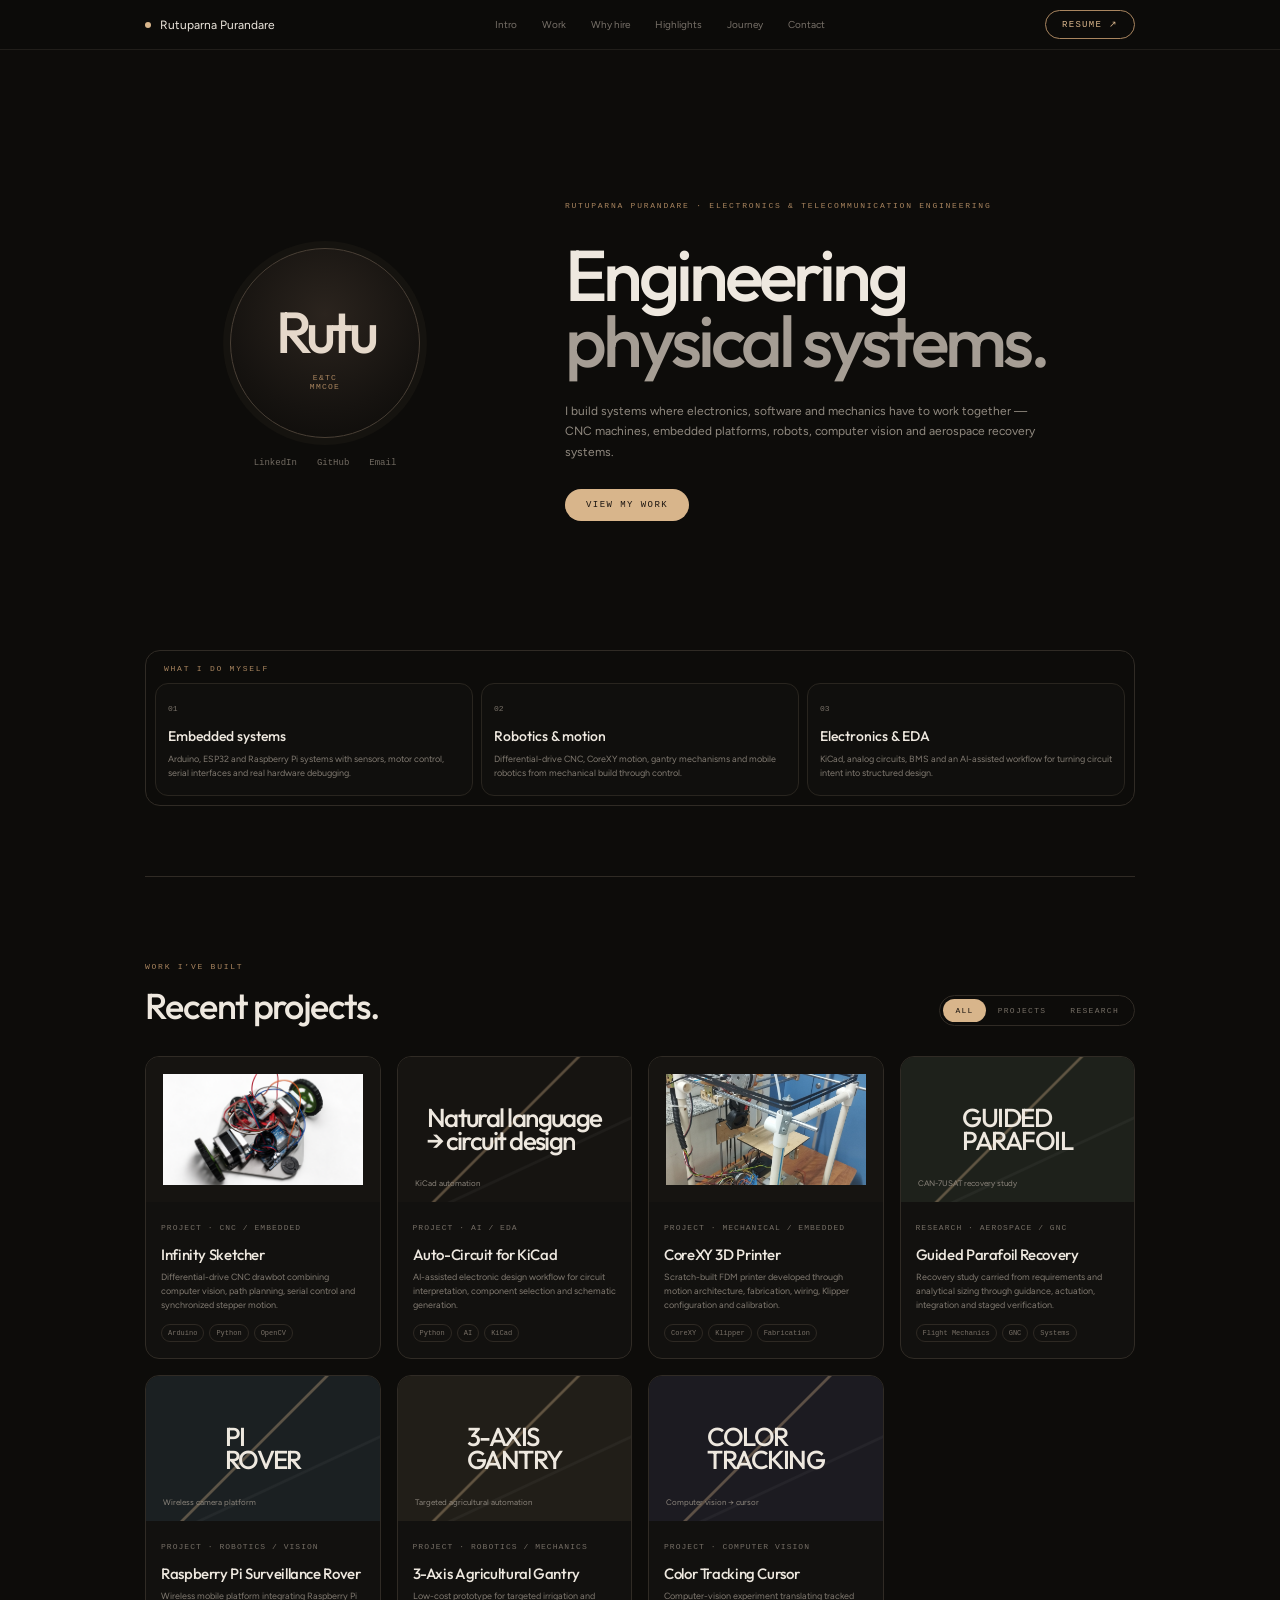
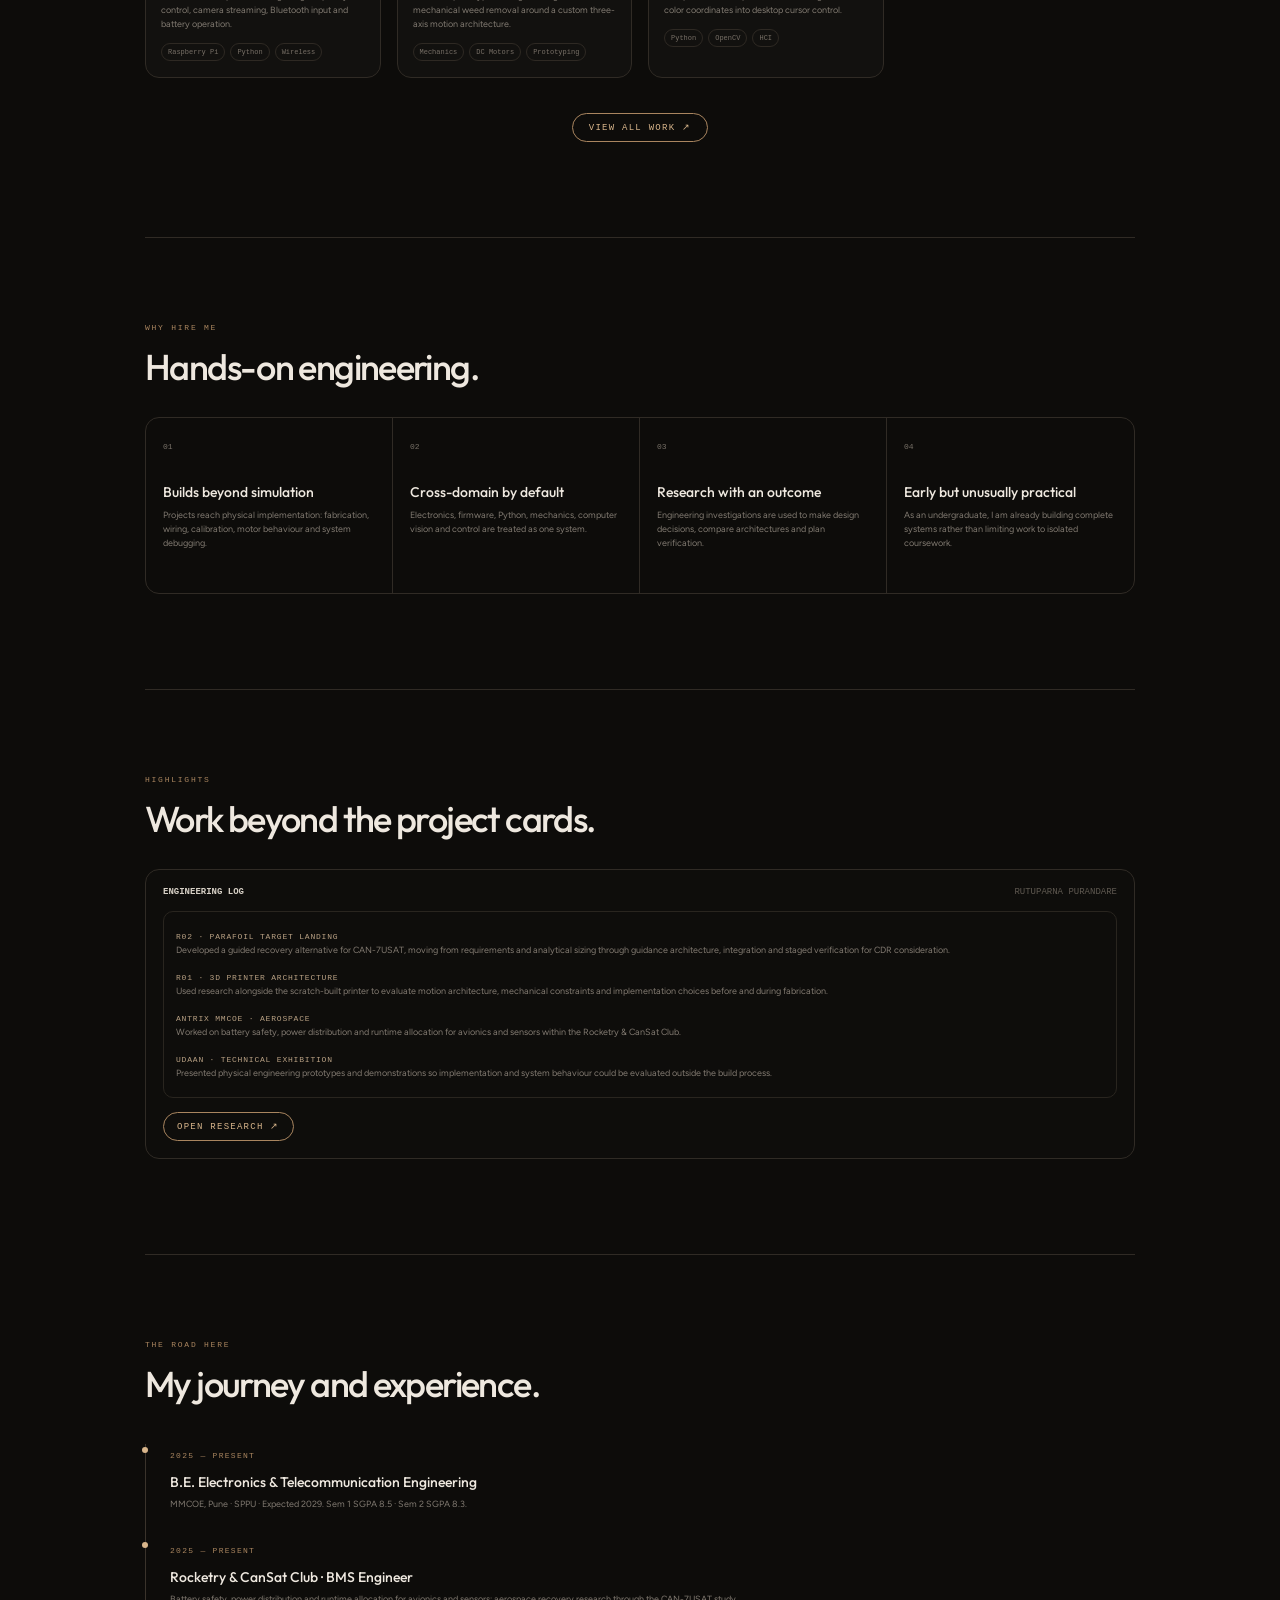
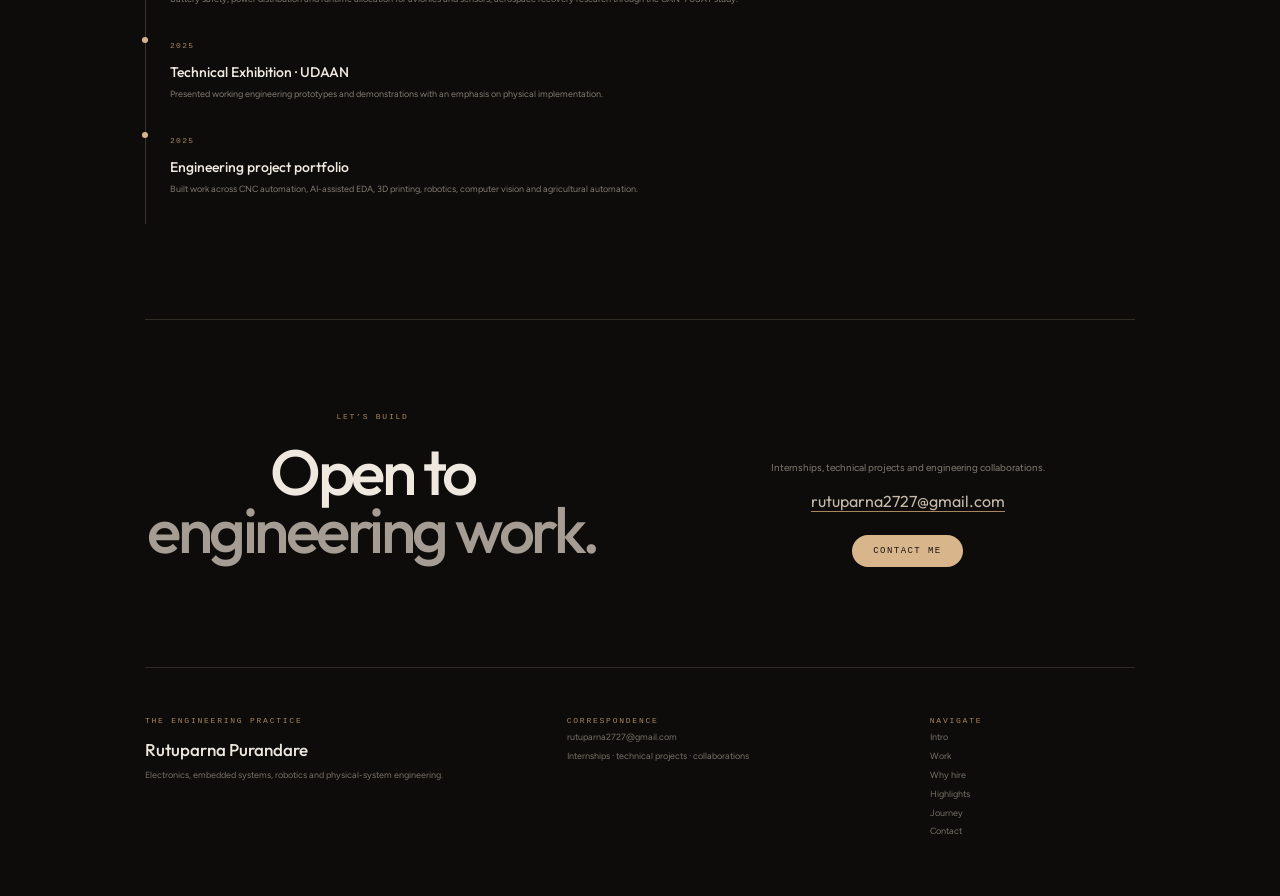
==== commit e47bc27e: "Update index.html" ====
--- a/index.html
+++ b/index.html
@@ -1 +1 @@
-<!doctype html><html lang="en"><head><meta charset="utf-8"><meta name="viewport" content="width=device-width,initial-scale=1"><title>Rutuparna Purandare — Engineering</title><meta name="description" content="Rutuparna Purandare — electronics, embedded systems, robotics and engineering projects."><link rel="stylesheet" href="styles.css"></head><body><header class="topbar"><div class="nav"><a class="name" href="#intro"><i></i> Rutuparna Purandare</a><nav><a href="#intro">Intro</a><a href="#work">Work</a><a href="#why">Why hire</a><a href="#highlights">Highlights</a><a href="#journey">Journey</a><a href="#contact">Contact</a></nav><a class="hire" href="assets/RSP%20Resume.pdf" target="_blank">RESUME ↗</a><button class="menu" aria-label="Menu">☰</button></div></header><main><section id="intro" class="intro wrap"><div class="intro-left"><div class="portrait"><span>RP</span><small>E&TC<br>MMCOE</small></div><div class="social"><a href="https://www.linkedin.com/in/rutuparna-purandare">LinkedIn</a><a href="https://github.com/Rutu2701">GitHub</a><a href="mailto:rutuparna2727@gmail.com">Email</a></div></div><div class="intro-main"><label>RUTUPARNA PURANDARE · ELECTRONICS & TELECOMMUNICATION ENGINEERING</label><h1>Engineering<br><em>physical systems.</em></h1><p>I build systems where electronics, software and mechanics have to work together — CNC machines, embedded platforms, robots, computer vision and aerospace recovery systems.</p><a class="pill filled" href="#work">VIEW MY WORK</a></div></section><section class="what wrap"><div class="box-label">WHAT I DO MYSELF</div><div class="what-grid"><article><small>01</small><h3>Embedded systems</h3><p>Arduino, ESP32 and Raspberry Pi systems with sensors, motor control, serial interfaces and real hardware debugging.</p></article><article><small>02</small><h3>Robotics & motion</h3><p>Differential-drive CNC, CoreXY motion, gantry mechanisms and mobile robotics from mechanical build through control.</p></article><article><small>03</small><h3>Electronics & EDA</h3><p>KiCad, analog circuits, BMS and an AI-assisted workflow for turning circuit intent into structured design.</p></article></div></section><section id="work" class="section wrap"><div class="section-title"><label>WORK I’VE BUILT</label><h2>Recent projects.</h2><div class="filters"><button class="active" data-filter="all">ALL</button><button data-filter="project">PROJECTS</button><button data-filter="research">RESEARCH</button></div></div><div class="cards"><a class="card" data-type="project" href="projects/infinity-sketcher.html"><div class="thumb photo"><img src="assets/infinity-sketcher/image%20of%20vehicle" alt="Infinity Sketcher"></div><div class="card-body"><small>PROJECT · CNC / EMBEDDED</small><h3>Infinity Sketcher</h3><p>Differential-drive CNC drawbot combining computer vision, path planning, serial control and synchronized stepper motion.</p><div class="tags"><i>Arduino</i><i>Python</i><i>OpenCV</i></div></div></a><a class="card" data-type="project" href="projects/circuitforge.html"><div class="thumb"><b>Natural language<br>→ circuit design</b><span>KiCad automation</span></div><div class="card-body"><small>PROJECT · AI / EDA</small><h3>Auto-Circuit for KiCad</h3><p>AI-assisted electronic design workflow for circuit interpretation, component selection and schematic generation.</p><div class="tags"><i>Python</i><i>AI</i><i>KiCad</i></div></div></a><a class="card" data-type="project" href="projects/corexy.html"><div class="thumb photo"><img src="assets/corexy/isometric%20corexy%20latest.jpg" alt="CoreXY 3D Printer"></div><div class="card-body"><small>PROJECT · MECHANICAL / EMBEDDED</small><h3>CoreXY 3D Printer</h3><p>Scratch-built FDM printer developed through motion architecture, fabrication, wiring, Klipper configuration and calibration.</p><div class="tags"><i>CoreXY</i><i>Klipper</i><i>Fabrication</i></div></div></a><a class="card" data-type="research" href="projects/parafoil-target-landing.html"><div class="thumb parafoil"><b>GUIDED<br>PARAFOIL</b><span>CAN-7USAT recovery study</span></div><div class="card-body"><small>RESEARCH · AEROSPACE / GNC</small><h3>Guided Parafoil Recovery</h3><p>Recovery study carried from requirements and analytical sizing through guidance, actuation, integration and staged verification.</p><div class="tags"><i>Flight Mechanics</i><i>GNC</i><i>Systems</i></div></div></a><a class="card" data-type="project" href="projects/pi-rover.html"><div class="thumb rover"><b>PI<br>ROVER</b><span>Wireless camera platform</span></div><div class="card-body"><small>PROJECT · ROBOTICS / VISION</small><h3>Raspberry Pi Surveillance Rover</h3><p>Wireless mobile platform integrating Raspberry Pi control, camera streaming, Bluetooth input and battery operation.</p><div class="tags"><i>Raspberry Pi</i><i>Python</i><i>Wireless</i></div></div></a><a class="card" data-type="project" href="projects/agri-gantry.html"><div class="thumb gantry"><b>3-AXIS<br>GANTRY</b><span>Targeted agricultural automation</span></div><div class="card-body"><small>PROJECT · ROBOTICS / MECHANICS</small><h3>3-Axis Agricultural Gantry</h3><p>Low-cost prototype for targeted irrigation and mechanical weed removal around a custom three-axis motion architecture.</p><div class="tags"><i>Mechanics</i><i>DC Motors</i><i>Prototyping</i></div></div></a><a class="card" data-type="project" href="projects/color-tracking.html"><div class="thumb vision"><b>COLOR<br>TRACKING</b><span>Computer vision → cursor</span></div><div class="card-body"><small>PROJECT · COMPUTER VISION</small><h3>Color Tracking Cursor</h3><p>Computer-vision experiment translating tracked color coordinates into desktop cursor control.</p><div class="tags"><i>Python</i><i>OpenCV</i><i>HCI</i></div></div></a></div><a class="view-all" href="projects/infinity-sketcher.html">VIEW ALL WORK ↗</a></section><section id="why" class="section wrap"><div class="section-title"><label>WHY HIRE ME</label><h2>Hands-on engineering.</h2></div><div class="why-grid"><article><small>01</small><h3>Builds beyond simulation</h3><p>Projects reach physical implementation: fabrication, wiring, calibration, motor behaviour and system debugging.</p></article><article><small>02</small><h3>Cross-domain by default</h3><p>Electronics, firmware, Python, mechanics, computer vision and control are treated as one system.</p></article><article><small>03</small><h3>Research with an outcome</h3><p>Engineering investigations are used to make design decisions, compare architectures and plan verification.</p></article><article><small>04</small><h3>Early but unusually practical</h3><p>As an undergraduate, I am already building complete systems rather than limiting work to isolated coursework.</p></article></div></section><section id="highlights" class="section wrap"><div class="section-title"><label>HIGHLIGHTS</label><h2>Work beyond the project cards.</h2></div><div class="platform"><div class="platform-head"><b>ENGINEERING LOG</b><span>RUTUPARNA PURANDARE</span></div><div class="log"><p><strong>R02 · PARAFOIL TARGET LANDING</strong><br>Developed a guided recovery alternative for CAN-7USAT, moving from requirements and analytical sizing through guidance architecture, integration and staged verification for CDR consideration.</p><p><strong>R01 · 3D PRINTER ARCHITECTURE</strong><br>Used research alongside the scratch-built printer to evaluate motion architecture, mechanical constraints and implementation choices before and during fabrication.</p><p><strong>ANTRIX MMCOE · AEROSPACE</strong><br>Worked on battery safety, power distribution and runtime allocation for avionics and sensors within the Rocketry & CanSat Club.</p><p><strong>UDAAN · TECHNICAL EXHIBITION</strong><br>Presented physical engineering prototypes and demonstrations so implementation and system behaviour could be evaluated outside the build process.</p></div><a class="visit" href="research/parafoil-target-landing.html">OPEN RESEARCH ↗</a></div></section><section id="journey" class="section journey wrap"><div class="section-title"><label>THE ROAD HERE</label><h2>My journey and experience.</h2></div><div class="timeline"><article><time>2025 — PRESENT</time><div><h3>B.E. Electronics & Telecommunication Engineering</h3><p>MMCOE, Pune · SPPU · Expected 2029. Sem 1 SGPA 8.5 · Sem 2 SGPA 8.3.</p></div></article><article><time>2025 — PRESENT</time><div><h3>Rocketry & CanSat Club · BMS Engineer</h3><p>Battery safety, power distribution and runtime allocation for avionics and sensors; aerospace recovery research through the CAN-7USAT study.</p></div></article><article><time>2025</time><div><h3>Technical Exhibition · UDAAN</h3><p>Presented working engineering prototypes and demonstrations with an emphasis on physical implementation.</p></div></article><article><time>2025</time><div><h3>Engineering project portfolio</h3><p>Built work across CNC automation, AI-assisted EDA, 3D printing, robotics, computer vision and agricultural automation.</p></div></article></div></section><section id="contact" class="contact"><div><label>LET’S BUILD</label><h2>Open to<br><em>engineering work.</em></h2></div><div><p>Internships, technical projects and engineering collaborations.</p><a class="email" href="mailto:rutuparna2727@gmail.com">rutuparna2727@gmail.com</a><a class="pill filled" href="mailto:rutuparna2727@gmail.com">CONTACT ME</a></div></section></main><footer><div><label>THE ENGINEERING PRACTICE</label><h3>Rutuparna Purandare</h3><p>Electronics, embedded systems, robotics and physical-system engineering.</p></div><div><label>CORRESPONDENCE</label><p>rutuparna2727@gmail.com</p><p>Internships · technical projects · collaborations</p></div><div><label>NAVIGATE</label><a href="#intro">Intro</a><a href="#work">Work</a><a href="#why">Why hire</a><a href="#highlights">Highlights</a><a href="#journey">Journey</a><a href="#contact">Contact</a></div></footer><script src="script.js"></script></body></html>+<!doctype html><html lang="en"><head><meta charset="utf-8"><meta name="viewport" content="width=device-width,initial-scale=1"><title>Rutuparna Purandare — Engineering</title><meta name="description" content="Rutuparna Purandare — electronics, embedded systems, robotics and engineering projects."><link rel="stylesheet" href="styles.css"></head><body><header class="topbar"><div class="nav"><a class="name" href="#intro"><i></i> Rutuparna Purandare</a><nav><a href="#intro">Intro</a><a href="#work">Work</a><a href="#why">Why hire</a><a href="#highlights">Highlights</a><a href="#journey">Journey</a><a href="#contact">Contact</a></nav><a class="hire" href="assets/RSP%20Resume.pdf" target="_blank">RESUME ↗</a><button class="menu" aria-label="Menu">☰</button></div></header><main><section id="intro" class="intro wrap"><div class="intro-left"><div class="portrait"><span>Rutu</span><small>E&TC<br>MMCOE</small></div><div class="social"><a href="https://www.linkedin.com/in/rutuparna-purandare">LinkedIn</a><a href="https://github.com/Rutu2701">GitHub</a><a href="mailto:rutuparna2727@gmail.com">Email</a></div></div><div class="intro-main"><label>RUTUPARNA PURANDARE · ELECTRONICS & TELECOMMUNICATION ENGINEERING</label><h1>Engineering<br><em>physical systems.</em></h1><p>I build systems where electronics, software and mechanics have to work together — CNC machines, embedded platforms, robots, computer vision and aerospace recovery systems.</p><a class="pill filled" href="#work">VIEW MY WORK</a></div></section><section class="what wrap"><div class="box-label">WHAT I DO MYSELF</div><div class="what-grid"><article><small>01</small><h3>Embedded systems</h3><p>Arduino, ESP32 and Raspberry Pi systems with sensors, motor control, serial interfaces and real hardware debugging.</p></article><article><small>02</small><h3>Robotics & motion</h3><p>Differential-drive CNC, CoreXY motion, gantry mechanisms and mobile robotics from mechanical build through control.</p></article><article><small>03</small><h3>Electronics & EDA</h3><p>KiCad, analog circuits, BMS and an AI-assisted workflow for turning circuit intent into structured design.</p></article></div></section><section id="work" class="section wrap"><div class="section-title"><label>WORK I’VE BUILT</label><h2>Recent projects.</h2><div class="filters"><button class="active" data-filter="all">ALL</button><button data-filter="project">PROJECTS</button><button data-filter="research">RESEARCH</button></div></div><div class="cards"><a class="card" data-type="project" href="projects/infinity-sketcher.html"><div class="thumb photo"><img src="assets/infinity-sketcher/image%20of%20vehicle" alt="Infinity Sketcher"></div><div class="card-body"><small>PROJECT · CNC / EMBEDDED</small><h3>Infinity Sketcher</h3><p>Differential-drive CNC drawbot combining computer vision, path planning, serial control and synchronized stepper motion.</p><div class="tags"><i>Arduino</i><i>Python</i><i>OpenCV</i></div></div></a><a class="card" data-type="project" href="projects/circuitforge.html"><div class="thumb"><b>Natural language<br>→ circuit design</b><span>KiCad automation</span></div><div class="card-body"><small>PROJECT · AI / EDA</small><h3>Auto-Circuit for KiCad</h3><p>AI-assisted electronic design workflow for circuit interpretation, component selection and schematic generation.</p><div class="tags"><i>Python</i><i>AI</i><i>KiCad</i></div></div></a><a class="card" data-type="project" href="projects/corexy.html"><div class="thumb photo"><img src="assets/corexy/isometric%20corexy%20latest.jpg" alt="CoreXY 3D Printer"></div><div class="card-body"><small>PROJECT · MECHANICAL / EMBEDDED</small><h3>CoreXY 3D Printer</h3><p>Scratch-built FDM printer developed through motion architecture, fabrication, wiring, Klipper configuration and calibration.</p><div class="tags"><i>CoreXY</i><i>Klipper</i><i>Fabrication</i></div></div></a><a class="card" data-type="research" href="projects/parafoil-target-landing.html"><div class="thumb parafoil"><b>GUIDED<br>PARAFOIL</b><span>CAN-7USAT recovery study</span></div><div class="card-body"><small>RESEARCH · AEROSPACE / GNC</small><h3>Guided Parafoil Recovery</h3><p>Recovery study carried from requirements and analytical sizing through guidance, actuation, integration and staged verification.</p><div class="tags"><i>Flight Mechanics</i><i>GNC</i><i>Systems</i></div></div></a><a class="card" data-type="project" href="projects/pi-rover.html"><div class="thumb rover"><b>PI<br>ROVER</b><span>Wireless camera platform</span></div><div class="card-body"><small>PROJECT · ROBOTICS / VISION</small><h3>Raspberry Pi Surveillance Rover</h3><p>Wireless mobile platform integrating Raspberry Pi control, camera streaming, Bluetooth input and battery operation.</p><div class="tags"><i>Raspberry Pi</i><i>Python</i><i>Wireless</i></div></div></a><a class="card" data-type="project" href="projects/agri-gantry.html"><div class="thumb gantry"><b>3-AXIS<br>GANTRY</b><span>Targeted agricultural automation</span></div><div class="card-body"><small>PROJECT · ROBOTICS / MECHANICS</small><h3>3-Axis Agricultural Gantry</h3><p>Low-cost prototype for targeted irrigation and mechanical weed removal around a custom three-axis motion architecture.</p><div class="tags"><i>Mechanics</i><i>DC Motors</i><i>Prototyping</i></div></div></a><a class="card" data-type="project" href="projects/color-tracking.html"><div class="thumb vision"><b>COLOR<br>TRACKING</b><span>Computer vision → cursor</span></div><div class="card-body"><small>PROJECT · COMPUTER VISION</small><h3>Color Tracking Cursor</h3><p>Computer-vision experiment translating tracked color coordinates into desktop cursor control.</p><div class="tags"><i>Python</i><i>OpenCV</i><i>HCI</i></div></div></a></div><a class="view-all" href="projects/infinity-sketcher.html">VIEW ALL WORK ↗</a></section><section id="why" class="section wrap"><div class="section-title"><label>WHY HIRE ME</label><h2>Hands-on engineering.</h2></div><div class="why-grid"><article><small>01</small><h3>Builds beyond simulation</h3><p>Projects reach physical implementation: fabrication, wiring, calibration, motor behaviour and system debugging.</p></article><article><small>02</small><h3>Cross-domain by default</h3><p>Electronics, firmware, Python, mechanics, computer vision and control are treated as one system.</p></article><article><small>03</small><h3>Research with an outcome</h3><p>Engineering investigations are used to make design decisions, compare architectures and plan verification.</p></article><article><small>04</small><h3>Early but unusually practical</h3><p>As an undergraduate, I am already building complete systems rather than limiting work to isolated coursework.</p></article></div></section><section id="highlights" class="section wrap"><div class="section-title"><label>HIGHLIGHTS</label><h2>Work beyond the project cards.</h2></div><div class="platform"><div class="platform-head"><b>ENGINEERING LOG</b><span>RUTUPARNA PURANDARE</span></div><div class="log"><p><strong>R02 · PARAFOIL TARGET LANDING</strong><br>Developed a guided recovery alternative for CAN-7USAT, moving from requirements and analytical sizing through guidance architecture, integration and staged verification for CDR consideration.</p><p><strong>R01 · 3D PRINTER ARCHITECTURE</strong><br>Used research alongside the scratch-built printer to evaluate motion architecture, mechanical constraints and implementation choices before and during fabrication.</p><p><strong>ANTRIX MMCOE · AEROSPACE</strong><br>Worked on battery safety, power distribution and runtime allocation for avionics and sensors within the Rocketry & CanSat Club.</p><p><strong>UDAAN · TECHNICAL EXHIBITION</strong><br>Presented physical engineering prototypes and demonstrations so implementation and system behaviour could be evaluated outside the build process.</p></div><a class="visit" href="research/parafoil-target-landing.html">OPEN RESEARCH ↗</a></div></section><section id="journey" class="section journey wrap"><div class="section-title"><label>THE ROAD HERE</label><h2>My journey and experience.</h2></div><div class="timeline"><article><time>2025 — PRESENT</time><div><h3>B.E. Electronics & Telecommunication Engineering</h3><p>MMCOE, Pune · SPPU · Expected 2029. Sem 1 SGPA 8.5 · Sem 2 SGPA 8.3.</p></div></article><article><time>2025 — PRESENT</time><div><h3>Rocketry & CanSat Club · BMS Engineer</h3><p>Battery safety, power distribution and runtime allocation for avionics and sensors; aerospace recovery research through the CAN-7USAT study.</p></div></article><article><time>2025</time><div><h3>Technical Exhibition · UDAAN</h3><p>Presented working engineering prototypes and demonstrations with an emphasis on physical implementation.</p></div></article><article><time>2025</time><div><h3>Engineering project portfolio</h3><p>Built work across CNC automation, AI-assisted EDA, 3D printing, robotics, computer vision and agricultural automation.</p></div></article></div></section><section id="contact" class="contact"><div><label>LET’S BUILD</label><h2>Open to<br><em>engineering work.</em></h2></div><div><p>Internships, technical projects and engineering collaborations.</p><a class="email" href="mailto:rutuparna2727@gmail.com">rutuparna2727@gmail.com</a><a class="pill filled" href="mailto:rutuparna2727@gmail.com">CONTACT ME</a></div></section></main><footer><div><label>THE ENGINEERING PRACTICE</label><h3>Rutuparna Purandare</h3><p>Electronics, embedded systems, robotics and physical-system engineering.</p></div><div><label>CORRESPONDENCE</label><p>rutuparna2727@gmail.com</p><p>Internships · technical projects · collaborations</p></div><div><label>NAVIGATE</label><a href="#intro">Intro</a><a href="#work">Work</a><a href="#why">Why hire</a><a href="#highlights">Highlights</a><a href="#journey">Journey</a><a href="#contact">Contact</a></div></footer><script src="script.js"></script></body></html>
--- a/styles.css
+++ b/styles.css
@@ -1,4 +1,4 @@
-@import url('https://fonts.googleapis.com/css2?family=Figtree:wght@400;500;600;700&family=Outfit:wght@400;500;600&display=swap');
-:root{--bg:#201f1c;--bg2:#252420;--card:#292824;--card2:#2d2c28;--ink:#eee9de;--muted:#aaa49a;--line:#403e37;--brass:#c8a66a;--brass-soft:#9f8354;--max:1400px;--display:Outfit,Figtree,sans-serif;--body:Figtree,system-ui,sans-serif;--mono:ui-monospace,SFMono-Regular,Menlo,Monaco,Consolas,monospace}*{box-sizing:border-box}html{scroll-behavior:smooth;scroll-padding-top:76px}body{margin:0;background:var(--bg);color:var(--ink);font-family:var(--body);line-height:1.6}body:before{content:"";position:fixed;inset:0;pointer-events:none;opacity:.16;background-image:linear-gradient(rgba(255,255,255,.035) 1px,transparent 1px),linear-gradient(90deg,rgba(255,255,255,.035) 1px,transparent 1px);background-size:72px 72px;z-index:-1}a{color:inherit}.site-header{position:fixed;inset:0 0 auto 0;height:65px;z-index:40;border-bottom:1px solid rgba(64,62,55,.78);background:rgba(32,31,28,.78);backdrop-filter:blur(14px)}.nav-wrap{height:100%;max-width:var(--max);margin:auto;padding:0 48px;display:flex;align-items:center;justify-content:space-between;gap:30px}.identity{display:flex;align-items:center;gap:12px;text-decoration:none;font-family:var(--display);font-size:16px;letter-spacing:-.01em}.identity-dot{display:block;width:7px;height:7px;border-radius:50%;background:var(--brass)}.desktop-nav{display:flex;align-items:center;gap:28px}.desktop-nav a{font-size:12px;color:var(--muted);text-decoration:none;transition:color .2s}.desktop-nav a:hover{color:var(--ink)}.nav-cta{border:1px solid rgba(200,166,106,.65);border-radius:999px;padding:8px 17px;color:var(--brass);font:11px var(--mono);text-transform:uppercase;letter-spacing:.14em;text-decoration:none;transition:.2s}.nav-cta:hover{background:var(--brass);color:var(--bg)}.menu-button{display:none;background:none;border:0;color:var(--ink);font-size:20px}.section-pad{max-width:var(--max);margin:auto;padding-left:48px;padding-right:48px}.intro{padding-top:155px;padding-bottom:120px;min-height:760px;display:flex;flex-direction:column;justify-content:center}.eyebrow,.mono-label,.meta,.section-kicker,.num,.stack-row,.journey-table span,.highlight small,.contact-links{font:10px var(--mono);letter-spacing:.13em}.eyebrow{display:flex;align-items:center;gap:10px;color:var(--muted);margin-bottom:30px}.eyebrow span{width:6px;height:6px;border-radius:50%;background:var(--brass)}.intro-grid{display:grid;grid-template-columns:minmax(0,1.3fr) minmax(300px,.7fr);gap:80px;align-items:end}.intro h1{font-family:var(--display);font-weight:500;font-size:clamp(72px,9vw,138px);line-height:.84;letter-spacing:-.065em;margin:0 0 34px}.intro h1 em{font-style:normal;color:#a7a196}.intro-lede{max-width:730px;font-size:20px;line-height:1.55;color:var(--muted);margin:0}.actions{display:flex;gap:10px;margin-top:30px}.button{display:inline-flex;align-items:center;justify-content:center;border-radius:999px;padding:11px 18px;text-decoration:none;font-size:12px;transition:.2s}.button.primary{background:var(--ink);color:var(--bg)}.button.secondary{border:1px solid var(--line);color:var(--ink)}.button:hover{transform:translateY(-1px)}.intro-note{border-left:1px solid var(--line);padding:6px 0 6px 30px;color:var(--muted)}.intro-note .mono-label{display:block;color:var(--brass);margin-bottom:15px}.intro-note strong{display:block;color:var(--ink);font-family:var(--display);font-size:23px;line-height:1.15;font-weight:500;letter-spacing:-.025em}.intro-note p{font-size:13px;margin:13px 0 25px}.note-line{border-top:1px solid var(--line);padding:12px 0;display:flex;justify-content:space-between;gap:15px}.note-line span{font:9px var(--mono);color:#777268;letter-spacing:.12em}.note-line b{font-size:11px;font-weight:500;color:#d2ccc0;text-align:right}.bordered{border-top:1px solid var(--line)}.section-pad.bordered{padding-top:92px;padding-bottom:105px}.section-head{display:flex;align-items:end;justify-content:space-between;gap:50px;margin-bottom:38px}.section-head>div{display:flex;align-items:baseline;gap:16px}.section-kicker{color:#746f66}.section-head h2{font-family:var(--display);font-size:46px;font-weight:500;line-height:1;letter-spacing:-.055em;margin:0}.section-head>p{max-width:390px;color:var(--muted);font-size:13px;margin:0}.work-grid{display:grid;grid-template-columns:repeat(2,minmax(0,1fr));gap:14px}.work-card{display:block;text-decoration:none;border:1px solid var(--line);background:var(--card);border-radius:14px;overflow:hidden;transition:.25s ease}.work-card:hover{border-color:#5a5549;transform:translateY(-3px);background:var(--card2)}.work-media{height:280px;background:#171715;overflow:hidden;display:flex;align-items:center;justify-content:center}.work-media img{width:100%;height:100%;object-fit:cover;display:block;transition:transform .45s ease}.work-card:hover .work-media img{transform:scale(1.02)}.work-info{padding:22px 23px 24px}.meta{display:flex;justify-content:space-between;gap:20px;color:#79746b}.work-info h3{font-family:var(--display);font-size:28px;font-weight:500;letter-spacing:-.045em;margin:11px 0 7px}.work-info p{font-size:13px;color:var(--muted);max-width:700px;margin:0}.tags{display:flex;gap:7px;flex-wrap:wrap;margin-top:18px}.tags span{font:9px var(--mono);letter-spacing:.03em;color:#a39d92;border:1px solid var(--line);border-radius:999px;padding:5px 8px}.diagram,.dark-diagram{position:relative;color:var(--ink);align-items:end;justify-content:flex-start;padding:28px}.diagram:before,.dark-diagram:before{content:"";position:absolute;inset:0;background:linear-gradient(135deg,transparent 48%,rgba(200,166,106,.8) 48.2%,rgba(200,166,106,.8) 48.7%,transparent 49%),linear-gradient(158deg,transparent 63%,rgba(255,255,255,.07) 63.2%,rgba(255,255,255,.07) 64%,transparent 64.2%)}.diagram>div,.dark-diagram>div{position:relative;z-index:1;display:grid;gap:8px}.diagram span,.dark-diagram span{font:10px var(--mono);letter-spacing:.13em;color:#9d988d}.diagram b,.dark-diagram b{font-family:var(--display);font-size:39px;line-height:.86;font-weight:500;letter-spacing:-.06em}.diagram small,.dark-diagram small{font-size:11px;color:#928d83}.parafoil{background:#252b26}.rover{background:#22272a}.gantry{background:#29261f}.vision{background:#25242a}.source-link{display:inline-block;margin-top:13px;font:9px var(--mono);color:var(--brass);border-bottom:1px solid var(--brass-soft);padding-bottom:2px}.why-grid{display:grid;grid-template-columns:repeat(4,1fr);border-top:1px solid var(--line);border-left:1px solid var(--line)}.why-grid article{min-height:230px;padding:24px;border-right:1px solid var(--line);border-bottom:1px solid var(--line);background:rgba(255,255,255,.012)}.num{color:#777268}.why-grid h3{font-family:var(--display);font-size:21px;font-weight:500;letter-spacing:-.035em;margin:45px 0 8px}.why-grid p{font-size:13px;color:var(--muted);margin:0}.stack-row{margin-top:26px;border-top:1px solid var(--line);border-bottom:1px solid var(--line);padding:17px 0;display:grid;grid-template-columns:auto 1fr auto 1fr auto 1.1fr auto 1.2fr;gap:16px;align-items:center;color:#777268}.stack-row b{font-family:var(--body);font-size:12px;font-weight:500;letter-spacing:0;color:#c7c1b5}.highlight-list{display:grid;gap:10px}.highlight{display:grid;grid-template-columns:64px 1fr 24px;gap:20px;padding:25px 22px;border:1px solid var(--line);border-radius:13px;background:var(--card);text-decoration:none;transition:.2s}.highlight:hover{transform:translateX(3px);border-color:#5a5549}.highlight>span{font:10px var(--mono);color:#777268}.highlight h3{font-family:var(--display);font-size:25px;font-weight:500;letter-spacing:-.04em;margin:5px 0 5px}.highlight p{font-size:13px;color:var(--muted);max-width:800px;margin:0}.highlight>b{font-size:18px;font-weight:400;color:#b0aa9f}.highlight.static{cursor:default}.highlight.static:hover{transform:none}.journey-grid{display:grid;grid-template-columns:1.05fr .95fr;gap:80px}.journey-copy .large{font-family:var(--display);font-size:31px;line-height:1.1;letter-spacing:-.04em;color:var(--ink);margin:0 0 18px}.journey-copy p{font-size:13px;color:var(--muted);margin:8px 0}.education-rule{border-top:1px solid var(--line);margin:27px 0}.journey-table{border-top:1px solid var(--line)}.journey-table div{display:grid;grid-template-columns:100px 1fr;gap:25px;padding:16px 0;border-bottom:1px solid var(--line)}.journey-table span{color:#777268}.journey-table b{font-size:13px;font-weight:500;color:#cbc5b9}.contact{display:grid;grid-template-columns:1.2fr .8fr;gap:70px;padding-top:95px;padding-bottom:105px}.contact h2{font-family:var(--display);font-size:clamp(52px,6.5vw,88px);line-height:.86;font-weight:500;letter-spacing:-.065em;margin:17px 0 0}.contact h2 em{font-style:normal;color:#9f988d}.contact-right{align-self:end}.contact-right p{font-size:14px;color:var(--muted);margin:0 0 15px}.email{display:inline-block;font-family:var(--display);font-size:22px;text-decoration:none;border-bottom:1px solid var(--brass);padding-bottom:5px}.contact-links{display:flex;gap:20px;margin-top:27px}.contact-links a{color:#918b81;text-decoration:none}.contact-links a:hover{color:var(--ink)}footer{max-width:var(--max);margin:auto;border-top:1px solid var(--line);padding:23px 48px 38px;display:flex;justify-content:space-between;color:#706b62;font:9px var(--mono);letter-spacing:.08em}
-@media(max-width:1050px){.nav-wrap,.section-pad{padding-left:30px;padding-right:30px}.desktop-nav{gap:18px}.intro-grid{gap:45px}.why-grid{grid-template-columns:repeat(2,1fr)}.stack-row{grid-template-columns:auto 1fr auto 1fr;gap:13px}.stack-row span:nth-of-type(3),.stack-row b:nth-of-type(3),.stack-row span:nth-of-type(4),.stack-row b:nth-of-type(4){margin-top:5px}}
-@media(max-width:760px){html{scroll-padding-top:60px}.site-header{height:60px}.nav-wrap{padding:0 20px}.desktop-nav{display:none;position:absolute;left:0;right:0;top:60px;background:rgba(32,31,28,.98);border-bottom:1px solid var(--line);padding:10px 20px}.desktop-nav.open{display:flex;flex-direction:column;align-items:flex-start;gap:0}.desktop-nav a{padding:9px 0}.nav-cta{display:none}.menu-button{display:block}.intro{padding-top:125px;padding-bottom:75px;min-height:auto}.section-pad{padding-left:20px;padding-right:20px}.intro-grid{grid-template-columns:1fr;gap:48px}.intro h1{font-size:clamp(65px,18vw,94px)}.intro-lede{font-size:17px}.intro-note{padding-left:20px}.section-pad.bordered{padding-top:70px;padding-bottom:80px}.section-head{display:block;margin-bottom:28px}.section-head>div{margin-bottom:15px}.section-head h2{font-size:39px}.work-grid{grid-template-columns:1fr}.work-media{height:230px}.why-grid{grid-template-columns:1fr}.why-grid article{min-height:190px}.stack-row{grid-template-columns:1fr 1fr}.journey-grid,.contact{grid-template-columns:1fr;gap:38px}.contact h2{font-size:55px}.contact{padding-top:70px;padding-bottom:80px}footer{padding:22px 20px 35px;display:grid;gap:9px}.highlight{grid-template-columns:45px 1fr 18px}.meta{font-size:9px}.work-info h3{font-size:25px}}
+@import url('https://fonts.googleapis.com/css2?family=Figtree:wght@400;500;600&family=Outfit:wght@400;500;600&display=swap');
+:root{--bg:#0d0c0a;--panel:#11100e;--card:#12110f;--ink:#eee8df;--muted:#918a80;--dim:#625c54;--line:#302b25;--brass:#d8b58b;--brass2:#a9855f;--display:Outfit,Figtree,sans-serif;--body:Figtree,system-ui,sans-serif;--mono:ui-monospace,SFMono-Regular,Menlo,Monaco,Consolas,monospace;--max:990px}*{box-sizing:border-box}html{scroll-behavior:smooth;scroll-padding-top:70px}body{margin:0;background:var(--bg);color:var(--ink);font-family:var(--body);font-size:13px;line-height:1.55}a{color:inherit}.topbar{position:fixed;z-index:50;top:0;left:0;right:0;height:50px;background:rgba(13,12,10,.96);border-bottom:1px solid #211e1a}.nav{max-width:var(--max);height:100%;margin:auto;display:flex;align-items:center;justify-content:space-between}.name{font:12px var(--body);text-decoration:none;display:flex;gap:9px;align-items:center}.name i{width:6px;height:6px;border-radius:50%;background:var(--brass);display:block}.nav nav{display:flex;gap:25px}.nav nav a{font-size:10px;color:#777068;text-decoration:none}.nav nav a:hover{color:var(--ink)}.hire,.view-all,.visit{border:1px solid var(--brass2);border-radius:999px;padding:8px 16px;color:var(--brass);font:9px var(--mono);letter-spacing:.14em;text-decoration:none;background:transparent}.hire:hover,.view-all:hover,.visit:hover{background:var(--brass);color:var(--bg)}.menu{display:none;background:none;border:0;color:var(--ink)}.wrap{max-width:var(--max);margin:auto}.intro{min-height:650px;padding-top:125px;padding-bottom:60px;display:grid;grid-template-columns:360px 1fr;gap:60px;align-items:center}.intro-left{text-align:center}.portrait{width:190px;height:190px;margin:0 auto 20px;border-radius:50%;border:1px solid #4a4036;background:radial-gradient(circle at 50% 35%,#2b241e,#161310 62%,#0b0a08);display:flex;align-items:center;justify-content:center;flex-direction:column;box-shadow:0 0 0 7px rgba(216,181,139,.035)}.portrait span{font:58px var(--display);font-weight:500;letter-spacing:-.08em;color:#e5d8ca}.portrait small{font:8px var(--mono);letter-spacing:.16em;color:var(--brass2);margin-top:5px}.social{display:flex;justify-content:center;gap:20px}.social a{font:9px var(--mono);color:#716a61;text-decoration:none}.social a:hover{color:var(--brass)}.intro-main label,.section-title label,.contact label,footer label,.box-label{font:8px var(--mono);letter-spacing:.22em;color:var(--brass2)}.intro-main h1{font:500 clamp(48px,6vw,72px) var(--display);line-height:.92;letter-spacing:-.055em;margin:28px 0 26px}.intro-main h1 em,.contact h2 em{font-style:normal;color:#a59d94}.intro-main>p{max-width:480px;color:var(--muted);font-size:12px;line-height:1.7;margin:0 0 27px}.pill{display:inline-block;border-radius:999px;padding:11px 21px;text-decoration:none;font:9px var(--mono);letter-spacing:.16em}.pill.filled{background:var(--brass);color:#1b1510}.what{border:1px solid var(--line);border-radius:15px;padding:13px 9px 9px;margin-bottom:70px}.box-label{padding:0 9px 10px}.what-grid{display:grid;grid-template-columns:repeat(3,1fr);gap:8px}.what article{border:1px solid #29251f;border-radius:13px;padding:13px 12px 15px;background:#100f0d}.what article small,.why-grid small{font:8px var(--mono);color:#777067}.what h3{font:14px var(--display);font-weight:500;margin:10px 0 7px}.what p{font-size:9px;color:#817a71;line-height:1.55;margin:0}.section{padding-top:78px;padding-bottom:95px;border-top:1px solid var(--line)}.section-title{position:relative;margin-bottom:32px}.section-title h2{font:500 36px var(--display);letter-spacing:-.045em;line-height:1;margin:13px 0 0}.filters{position:absolute;right:0;bottom:-2px;border:1px solid var(--line);border-radius:999px;padding:3px;display:flex}.filters button{border:0;background:none;color:#756e65;font:8px var(--mono);letter-spacing:.16em;border-radius:999px;padding:7px 12px;cursor:pointer}.filters button.active{background:var(--brass);color:#19130e}.cards{display:grid;grid-template-columns:repeat(4,1fr);gap:16px}.card{border:1px solid var(--line);border-radius:14px;overflow:hidden;background:var(--card);text-decoration:none;transition:.2s;min-width:0}.card:hover{transform:translateY(-3px);border-color:#51473b}.thumb{height:145px;background:#161411;display:flex;align-items:center;justify-content:center;padding:17px;position:relative;overflow:hidden}.thumb:before{content:"";position:absolute;inset:0;background:linear-gradient(135deg,transparent 47%,rgba(216,181,139,.35) 47.5%,rgba(216,181,139,.35) 48%,transparent 48.5%),linear-gradient(155deg,transparent 66%,rgba(255,255,255,.04) 66.5%,rgba(255,255,255,.04) 67.2%,transparent 67.7%)}.thumb b,.thumb span{position:relative;z-index:1}.thumb b{font:500 26px var(--display);line-height:.86;letter-spacing:-.06em}.thumb span{font-size:8px;color:#8b847b;position:absolute;bottom:13px;left:17px}.thumb.photo img{width:100%;height:100%;object-fit:cover;display:block}.thumb.photo:before{display:none}.thumb.parafoil{background:#1e211b}.thumb.rover{background:#1b2022}.thumb.gantry{background:#211e18}.thumb.vision{background:#1c1b21}.card-body{padding:14px 15px 16px}.card-body>small{font:8px var(--mono);letter-spacing:.13em;color:#756e65}.card h3{font:15px var(--display);font-weight:500;margin:9px 0 6px;letter-spacing:-.025em}.card p{font-size:9px;color:#817a71;line-height:1.55;margin:0;display:-webkit-box;-webkit-line-clamp:3;-webkit-box-orient:vertical;overflow:hidden}.tags{display:flex;gap:5px;flex-wrap:wrap;margin-top:12px}.tags i{font:7px var(--mono);font-style:normal;color:#776f66;border:1px solid #2e2923;border-radius:999px;padding:4px 6px}.view-all{display:block;width:max-content;margin:35px auto 0}.why-grid{display:grid;grid-template-columns:repeat(4,1fr);border:1px solid var(--line);border-radius:14px;overflow:hidden}.why-grid article{min-height:175px;padding:17px;border-right:1px solid var(--line)}.why-grid article:last-child{border-right:0}.why-grid h3{font:14px var(--display);font-weight:500;margin:28px 0 7px}.why-grid p{font-size:9px;color:#817a71;margin:0}.platform{border:1px solid var(--line);border-radius:14px;padding:17px;background:#0e0d0b}.platform-head{display:flex;justify-content:space-between;font:9px var(--mono);color:#d7d0c6}.platform-head span{color:#5f5951}.log{border:1px solid #29251f;border-radius:10px;margin:14px 0;padding:4px 12px;max-height:255px;overflow:auto}.log p{font-size:9px;color:#827a71;margin:13px 0}.log strong{font:8px var(--mono);color:#b9a184;letter-spacing:.1em}.visit{display:inline-block;padding:8px 13px}.timeline{width:610px;max-width:100%;margin-top:42px;border-left:1px solid #3a332b;padding-left:24px}.timeline article{position:relative;padding:0 0 28px}.timeline article:before{content:"";position:absolute;width:6px;height:6px;border-radius:50%;background:var(--brass);left:-28px;top:3px}.timeline time{font:8px var(--mono);letter-spacing:.16em;color:var(--brass2)}.timeline h3{font:14px var(--display);font-weight:500;margin:9px 0 6px}.timeline p{font-size:9px;color:#817a71;margin:0}.contact{max-width:var(--max);margin:auto;border-top:1px solid var(--line);padding-top:85px;padding-bottom:100px;display:grid;grid-template-columns:1fr 1fr;gap:80px;text-align:center}.contact h2{font:500 clamp(42px,5.5vw,64px) var(--display);line-height:.9;letter-spacing:-.055em;margin:18px 0 0}.contact>div:nth-child(2){padding-top:45px}.contact>div:nth-child(2)>p{font-size:10px;color:#817a71}.email{display:block;width:max-content;margin:15px auto 23px;color:#c4b8aa;text-decoration:none;border-bottom:1px solid var(--brass2);font:16px var(--display)}footer{border-top:1px solid var(--line);max-width:var(--max);margin:auto;padding:48px 0 55px;display:grid;grid-template-columns:1.2fr 1fr .7fr;gap:70px}footer h3{font:17px var(--display);font-weight:500;margin:14px 0 8px}footer p,footer a{font-size:9px;color:#777067;text-decoration:none;display:block;margin:5px 0}footer label{display:block}.menu{font-size:18px}
+@media(max-width:1050px){.nav{padding:0 25px}.wrap,.contact,footer{max-width:calc(100% - 50px)}.intro{grid-template-columns:300px 1fr;gap:40px}.cards{grid-template-columns:repeat(2,1fr)}}
+@media(max-width:700px){.nav{padding:0 18px}.nav nav,.hire{display:none}.menu{display:block}.wrap,.contact,footer{max-width:calc(100% - 36px)}.intro{display:block;padding-top:105px;min-height:auto;text-align:center}.intro-left{margin-bottom:45px}.intro-main>p{margin-left:auto;margin-right:auto}.what-grid{grid-template-columns:1fr}.what{margin-bottom:45px}.section{padding-top:60px;padding-bottom:70px}.section-title h2{font-size:32px}.filters{position:static;width:max-content;margin-top:18px}.cards{grid-template-columns:1fr}.thumb{height:210px}.why-grid{grid-template-columns:1fr}.why-grid article{border-right:0;border-bottom:1px solid var(--line)}.why-grid article:last-child{border-bottom:0}.contact{grid-template-columns:1fr;gap:20px;text-align:center;padding-top:65px}.contact>div:nth-child(2){padding-top:10px}footer{grid-template-columns:1fr;gap:28px;padding-bottom:40px}}
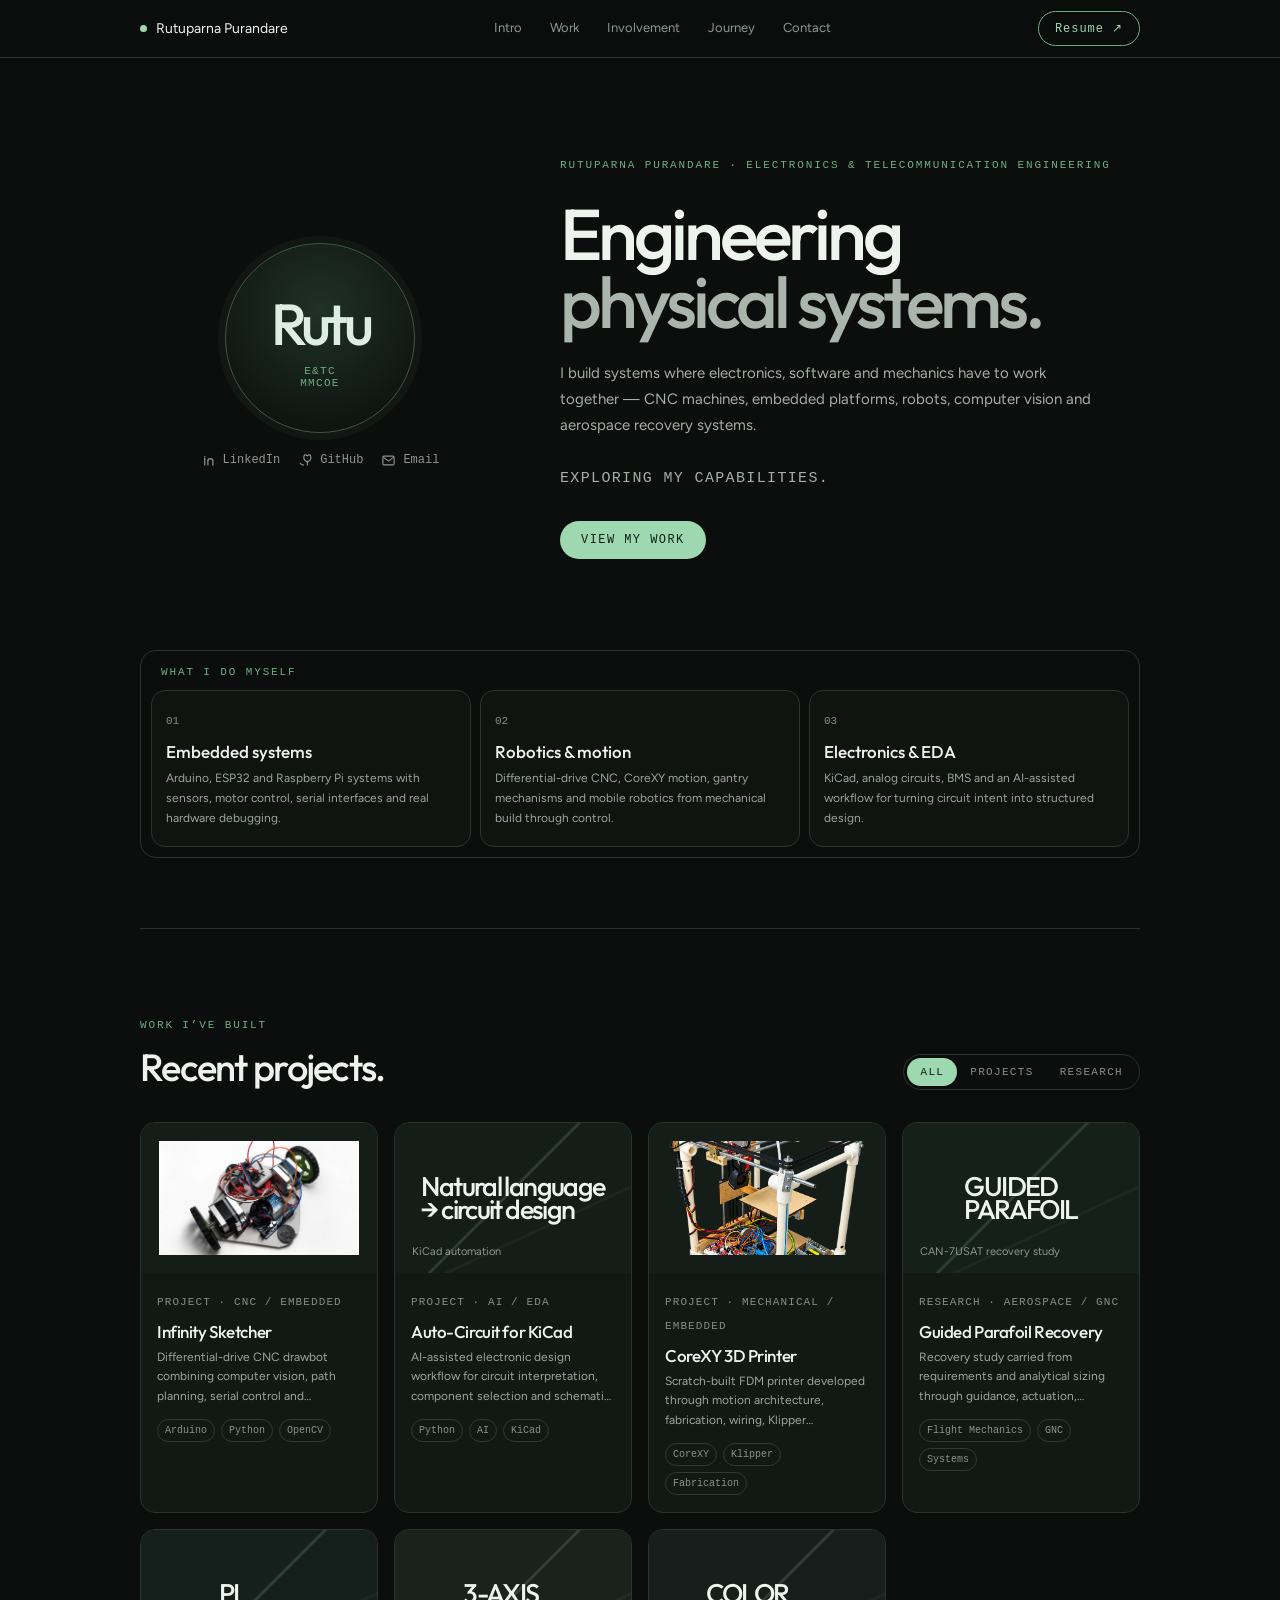
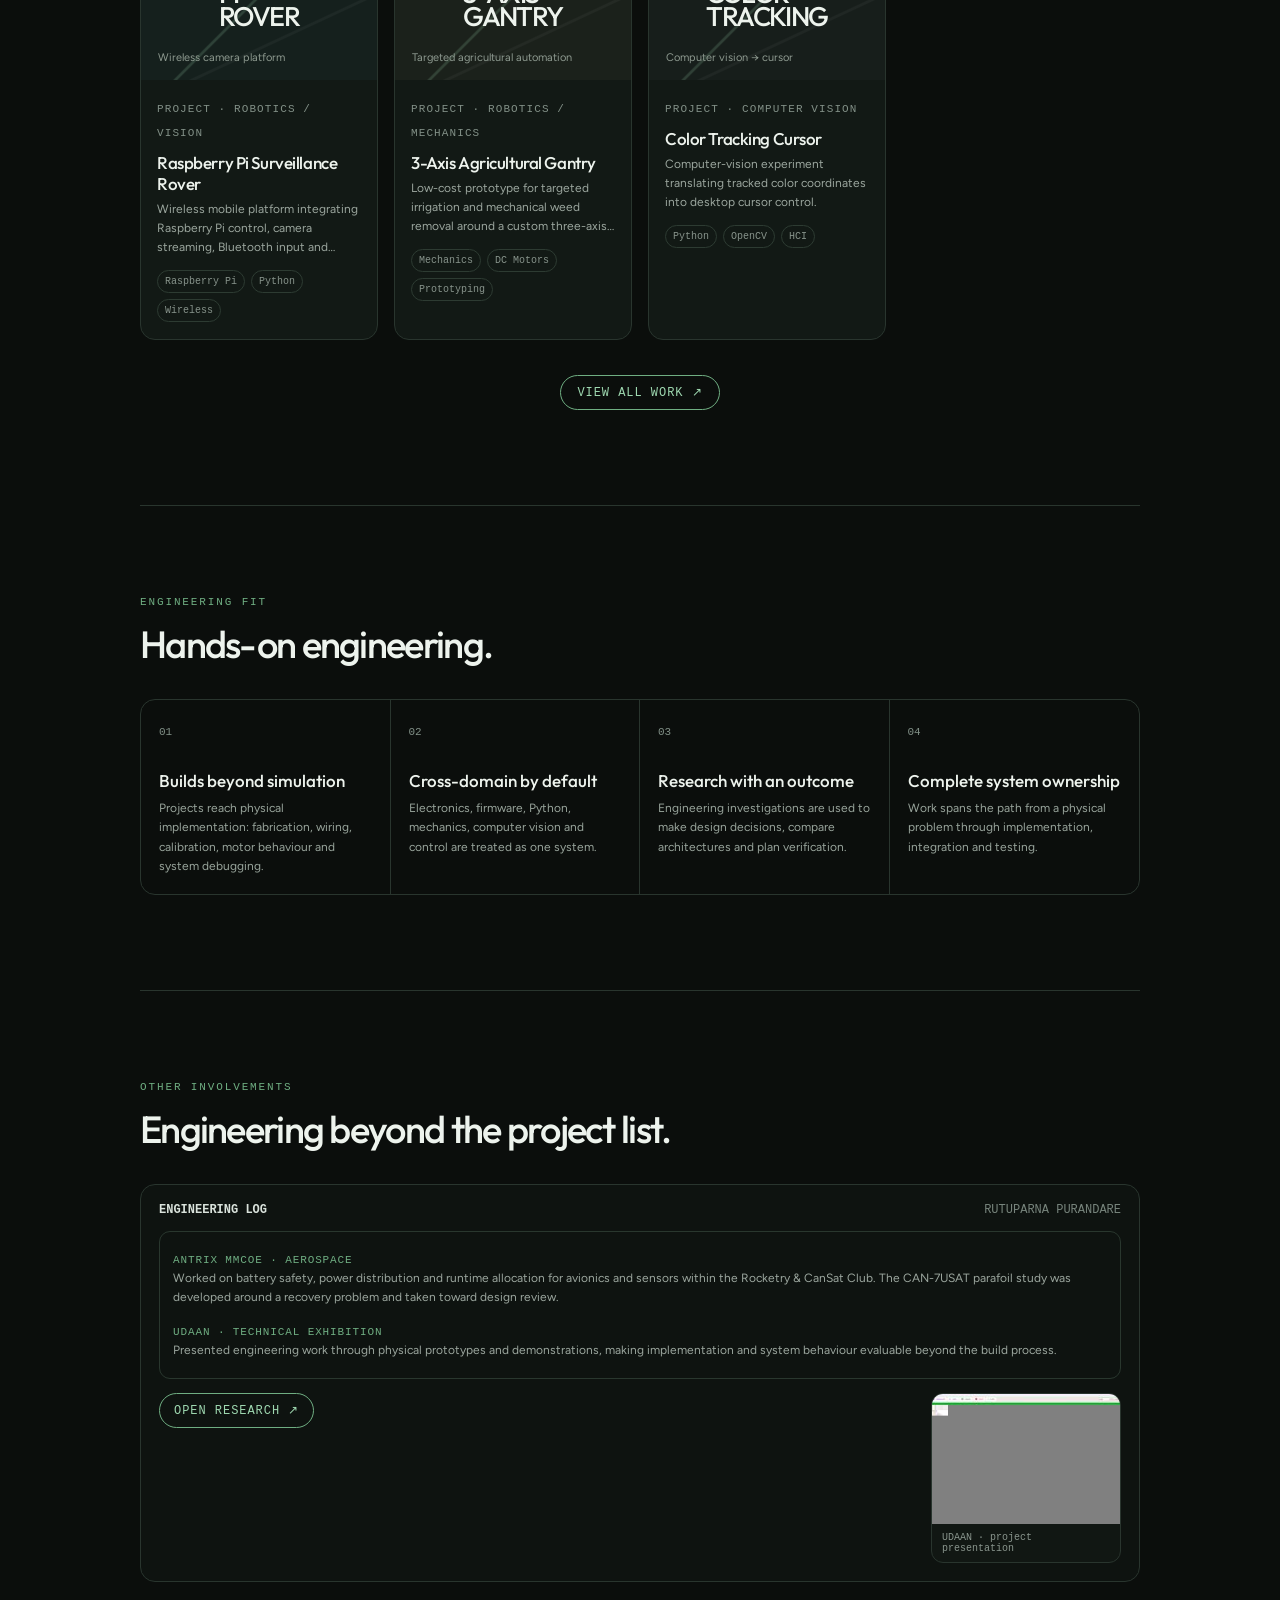
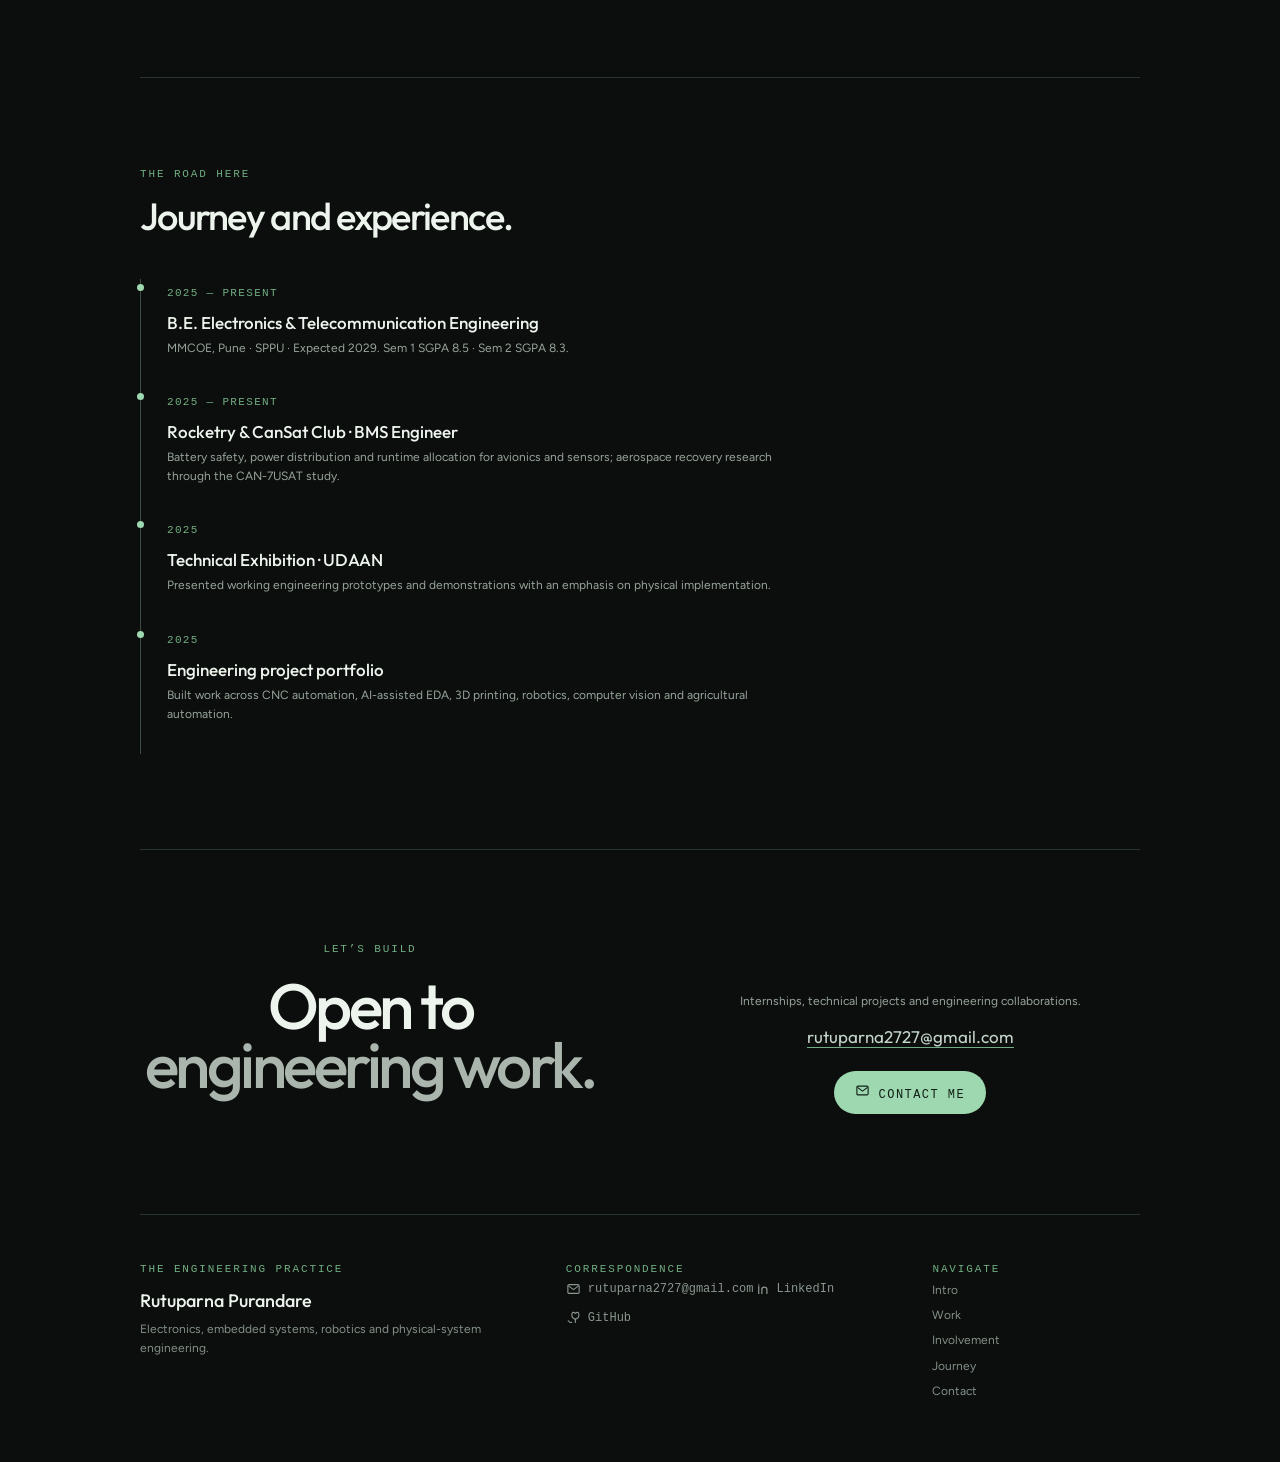
==== commit d5d74572: "Refresh homepage with green theme and involvement links" ====
--- a/index.html
+++ b/index.html
@@ -1 +1 @@
-<!doctype html><html lang="en"><head><meta charset="utf-8"><meta name="viewport" content="width=device-width,initial-scale=1"><title>Rutuparna Purandare — Engineering</title><meta name="description" content="Rutuparna Purandare — electronics, embedded systems, robotics and engineering projects."><link rel="stylesheet" href="styles.css"></head><body><header class="topbar"><div class="nav"><a class="name" href="#intro"><i></i> Rutuparna Purandare</a><nav><a href="#intro">Intro</a><a href="#work">Work</a><a href="#why">Why hire</a><a href="#highlights">Highlights</a><a href="#journey">Journey</a><a href="#contact">Contact</a></nav><a class="hire" href="assets/RSP%20Resume.pdf" target="_blank">RESUME ↗</a><button class="menu" aria-label="Menu">☰</button></div></header><main><section id="intro" class="intro wrap"><div class="intro-left"><div class="portrait"><span>Rutu</span><small>E&TC<br>MMCOE</small></div><div class="social"><a href="https://www.linkedin.com/in/rutuparna-purandare">LinkedIn</a><a href="https://github.com/Rutu2701">GitHub</a><a href="mailto:rutuparna2727@gmail.com">Email</a></div></div><div class="intro-main"><label>RUTUPARNA PURANDARE · ELECTRONICS & TELECOMMUNICATION ENGINEERING</label><h1>Engineering<br><em>physical systems.</em></h1><p>I build systems where electronics, software and mechanics have to work together — CNC machines, embedded platforms, robots, computer vision and aerospace recovery systems.</p><a class="pill filled" href="#work">VIEW MY WORK</a></div></section><section class="what wrap"><div class="box-label">WHAT I DO MYSELF</div><div class="what-grid"><article><small>01</small><h3>Embedded systems</h3><p>Arduino, ESP32 and Raspberry Pi systems with sensors, motor control, serial interfaces and real hardware debugging.</p></article><article><small>02</small><h3>Robotics & motion</h3><p>Differential-drive CNC, CoreXY motion, gantry mechanisms and mobile robotics from mechanical build through control.</p></article><article><small>03</small><h3>Electronics & EDA</h3><p>KiCad, analog circuits, BMS and an AI-assisted workflow for turning circuit intent into structured design.</p></article></div></section><section id="work" class="section wrap"><div class="section-title"><label>WORK I’VE BUILT</label><h2>Recent projects.</h2><div class="filters"><button class="active" data-filter="all">ALL</button><button data-filter="project">PROJECTS</button><button data-filter="research">RESEARCH</button></div></div><div class="cards"><a class="card" data-type="project" href="projects/infinity-sketcher.html"><div class="thumb photo"><img src="assets/infinity-sketcher/image%20of%20vehicle" alt="Infinity Sketcher"></div><div class="card-body"><small>PROJECT · CNC / EMBEDDED</small><h3>Infinity Sketcher</h3><p>Differential-drive CNC drawbot combining computer vision, path planning, serial control and synchronized stepper motion.</p><div class="tags"><i>Arduino</i><i>Python</i><i>OpenCV</i></div></div></a><a class="card" data-type="project" href="projects/circuitforge.html"><div class="thumb"><b>Natural language<br>→ circuit design</b><span>KiCad automation</span></div><div class="card-body"><small>PROJECT · AI / EDA</small><h3>Auto-Circuit for KiCad</h3><p>AI-assisted electronic design workflow for circuit interpretation, component selection and schematic generation.</p><div class="tags"><i>Python</i><i>AI</i><i>KiCad</i></div></div></a><a class="card" data-type="project" href="projects/corexy.html"><div class="thumb photo"><img src="assets/corexy/isometric%20corexy%20latest.jpg" alt="CoreXY 3D Printer"></div><div class="card-body"><small>PROJECT · MECHANICAL / EMBEDDED</small><h3>CoreXY 3D Printer</h3><p>Scratch-built FDM printer developed through motion architecture, fabrication, wiring, Klipper configuration and calibration.</p><div class="tags"><i>CoreXY</i><i>Klipper</i><i>Fabrication</i></div></div></a><a class="card" data-type="research" href="projects/parafoil-target-landing.html"><div class="thumb parafoil"><b>GUIDED<br>PARAFOIL</b><span>CAN-7USAT recovery study</span></div><div class="card-body"><small>RESEARCH · AEROSPACE / GNC</small><h3>Guided Parafoil Recovery</h3><p>Recovery study carried from requirements and analytical sizing through guidance, actuation, integration and staged verification.</p><div class="tags"><i>Flight Mechanics</i><i>GNC</i><i>Systems</i></div></div></a><a class="card" data-type="project" href="projects/pi-rover.html"><div class="thumb rover"><b>PI<br>ROVER</b><span>Wireless camera platform</span></div><div class="card-body"><small>PROJECT · ROBOTICS / VISION</small><h3>Raspberry Pi Surveillance Rover</h3><p>Wireless mobile platform integrating Raspberry Pi control, camera streaming, Bluetooth input and battery operation.</p><div class="tags"><i>Raspberry Pi</i><i>Python</i><i>Wireless</i></div></div></a><a class="card" data-type="project" href="projects/agri-gantry.html"><div class="thumb gantry"><b>3-AXIS<br>GANTRY</b><span>Targeted agricultural automation</span></div><div class="card-body"><small>PROJECT · ROBOTICS / MECHANICS</small><h3>3-Axis Agricultural Gantry</h3><p>Low-cost prototype for targeted irrigation and mechanical weed removal around a custom three-axis motion architecture.</p><div class="tags"><i>Mechanics</i><i>DC Motors</i><i>Prototyping</i></div></div></a><a class="card" data-type="project" href="projects/color-tracking.html"><div class="thumb vision"><b>COLOR<br>TRACKING</b><span>Computer vision → cursor</span></div><div class="card-body"><small>PROJECT · COMPUTER VISION</small><h3>Color Tracking Cursor</h3><p>Computer-vision experiment translating tracked color coordinates into desktop cursor control.</p><div class="tags"><i>Python</i><i>OpenCV</i><i>HCI</i></div></div></a></div><a class="view-all" href="projects/infinity-sketcher.html">VIEW ALL WORK ↗</a></section><section id="why" class="section wrap"><div class="section-title"><label>WHY HIRE ME</label><h2>Hands-on engineering.</h2></div><div class="why-grid"><article><small>01</small><h3>Builds beyond simulation</h3><p>Projects reach physical implementation: fabrication, wiring, calibration, motor behaviour and system debugging.</p></article><article><small>02</small><h3>Cross-domain by default</h3><p>Electronics, firmware, Python, mechanics, computer vision and control are treated as one system.</p></article><article><small>03</small><h3>Research with an outcome</h3><p>Engineering investigations are used to make design decisions, compare architectures and plan verification.</p></article><article><small>04</small><h3>Early but unusually practical</h3><p>As an undergraduate, I am already building complete systems rather than limiting work to isolated coursework.</p></article></div></section><section id="highlights" class="section wrap"><div class="section-title"><label>HIGHLIGHTS</label><h2>Work beyond the project cards.</h2></div><div class="platform"><div class="platform-head"><b>ENGINEERING LOG</b><span>RUTUPARNA PURANDARE</span></div><div class="log"><p><strong>R02 · PARAFOIL TARGET LANDING</strong><br>Developed a guided recovery alternative for CAN-7USAT, moving from requirements and analytical sizing through guidance architecture, integration and staged verification for CDR consideration.</p><p><strong>R01 · 3D PRINTER ARCHITECTURE</strong><br>Used research alongside the scratch-built printer to evaluate motion architecture, mechanical constraints and implementation choices before and during fabrication.</p><p><strong>ANTRIX MMCOE · AEROSPACE</strong><br>Worked on battery safety, power distribution and runtime allocation for avionics and sensors within the Rocketry & CanSat Club.</p><p><strong>UDAAN · TECHNICAL EXHIBITION</strong><br>Presented physical engineering prototypes and demonstrations so implementation and system behaviour could be evaluated outside the build process.</p></div><a class="visit" href="research/parafoil-target-landing.html">OPEN RESEARCH ↗</a></div></section><section id="journey" class="section journey wrap"><div class="section-title"><label>THE ROAD HERE</label><h2>My journey and experience.</h2></div><div class="timeline"><article><time>2025 — PRESENT</time><div><h3>B.E. Electronics & Telecommunication Engineering</h3><p>MMCOE, Pune · SPPU · Expected 2029. Sem 1 SGPA 8.5 · Sem 2 SGPA 8.3.</p></div></article><article><time>2025 — PRESENT</time><div><h3>Rocketry & CanSat Club · BMS Engineer</h3><p>Battery safety, power distribution and runtime allocation for avionics and sensors; aerospace recovery research through the CAN-7USAT study.</p></div></article><article><time>2025</time><div><h3>Technical Exhibition · UDAAN</h3><p>Presented working engineering prototypes and demonstrations with an emphasis on physical implementation.</p></div></article><article><time>2025</time><div><h3>Engineering project portfolio</h3><p>Built work across CNC automation, AI-assisted EDA, 3D printing, robotics, computer vision and agricultural automation.</p></div></article></div></section><section id="contact" class="contact"><div><label>LET’S BUILD</label><h2>Open to<br><em>engineering work.</em></h2></div><div><p>Internships, technical projects and engineering collaborations.</p><a class="email" href="mailto:rutuparna2727@gmail.com">rutuparna2727@gmail.com</a><a class="pill filled" href="mailto:rutuparna2727@gmail.com">CONTACT ME</a></div></section></main><footer><div><label>THE ENGINEERING PRACTICE</label><h3>Rutuparna Purandare</h3><p>Electronics, embedded systems, robotics and physical-system engineering.</p></div><div><label>CORRESPONDENCE</label><p>rutuparna2727@gmail.com</p><p>Internships · technical projects · collaborations</p></div><div><label>NAVIGATE</label><a href="#intro">Intro</a><a href="#work">Work</a><a href="#why">Why hire</a><a href="#highlights">Highlights</a><a href="#journey">Journey</a><a href="#contact">Contact</a></div></footer><script src="script.js"></script></body></html>
+<!doctype html><html lang="en"><head><meta charset="utf-8"><meta name="viewport" content="width=device-width,initial-scale=1"><title>Rutuparna Purandare — Engineering</title><meta name="description" content="Rutuparna Purandare — electronics, embedded systems, robotics, physical systems and engineering projects."><link rel="stylesheet" href="styles.css"></head><body><header class="topbar"><div class="nav"><a class="name" href="#intro"><i></i>Rutuparna Purandare</a><nav><a href="#intro">Intro</a><a href="#work">Work</a><a href="#highlights">Involvement</a><a href="#journey">Journey</a><a href="#contact">Contact</a></nav><a class="hire" href="assets/RSP%20Resume.pdf" target="_blank">Resume ↗</a><button class="menu" aria-label="Menu">☰</button></div></header><main><section id="intro" class="intro wrap"><div class="intro-left"><div class="portrait"><span>Rutu</span><small>E&amp;TC<br>MMCOE</small></div><div class="social"><a href="https://www.linkedin.com/in/rutuparna-purandare" aria-label="LinkedIn"><svg class="icon" viewBox="0 0 24 24"><path d="M6 8v11M6 5.5v.1M11 19v-6a4 4 0 0 1 8 0v6M11 11v8" stroke="currentColor" fill="none" stroke-width="2" stroke-linecap="round"/></svg>LinkedIn</a><a href="https://github.com/Rutu2701" aria-label="GitHub"><svg class="icon" viewBox="0 0 24 24"><path d="M9 19c-4 1.2-4-2-5.5-2.5M15 19v-3.2c0-1 .4-1.6 1-2.1-3.3-.4-6.7-1.6-6.7-7A5.5 5.5 0 0 1 10.8 3 5.1 5.1 0 0 1 15 4.5 5.1 5.1 0 0 1 19.2 3a5.5 5.5 0 0 1 1.5 3.7c0 5.4-3.4 6.6-6.7 7 .6.5 1 1.3 1 2.6V19" stroke="currentColor" fill="none" stroke-width="1.8" stroke-linecap="round" stroke-linejoin="round"/></svg>GitHub</a><a href="mailto:rutuparna2727@gmail.com" aria-label="Email"><svg class="icon" viewBox="0 0 24 24"><rect x="3" y="5" width="18" height="14" rx="2" fill="none" stroke="currentColor" stroke-width="1.8"/><path d="m4 7 8 6 8-6" fill="none" stroke="currentColor" stroke-width="1.8"/></svg>Email</a></div></div><div class="intro-main"><label>RUTUPARNA PURANDARE · ELECTRONICS &amp; TELECOMMUNICATION ENGINEERING</label><h1>Engineering<br><em>physical systems.</em></h1><p>I build systems where electronics, software and mechanics have to work together — CNC machines, embedded platforms, robots, computer vision and aerospace recovery systems.</p><p class="exploring">Exploring my capabilities.</p><a class="pill filled" href="#work">VIEW MY WORK</a></div></section><section class="what wrap"><div class="box-label">WHAT I DO MYSELF</div><div class="what-grid"><article><small>01</small><h3>Embedded systems</h3><p>Arduino, ESP32 and Raspberry Pi systems with sensors, motor control, serial interfaces and real hardware debugging.</p></article><article><small>02</small><h3>Robotics &amp; motion</h3><p>Differential-drive CNC, CoreXY motion, gantry mechanisms and mobile robotics from mechanical build through control.</p></article><article><small>03</small><h3>Electronics &amp; EDA</h3><p>KiCad, analog circuits, BMS and an AI-assisted workflow for turning circuit intent into structured design.</p></article></div></section><section id="work" class="section wrap"><div class="section-title"><label>WORK I’VE BUILT</label><h2>Recent projects.</h2><div class="filters"><button class="active" data-filter="all">ALL</button><button data-filter="project">PROJECTS</button><button data-filter="research">RESEARCH</button></div></div><div class="cards"><a class="card" data-type="project" href="projects/infinity-sketcher.html"><div class="thumb photo"><img src="assets/infinity-sketcher/image%20of%20vehicle" alt="Infinity Sketcher"></div><div class="card-body"><small>PROJECT · CNC / EMBEDDED</small><h3>Infinity Sketcher</h3><p>Differential-drive CNC drawbot combining computer vision, path planning, serial control and synchronized stepper motion.</p><div class="tags"><i>Arduino</i><i>Python</i><i>OpenCV</i></div></div></a><a class="card" data-type="project" href="projects/circuitforge.html"><div class="thumb"><b>Natural language<br>→ circuit design</b><span>KiCad automation</span></div><div class="card-body"><small>PROJECT · AI / EDA</small><h3>Auto-Circuit for KiCad</h3><p>AI-assisted electronic design workflow for circuit interpretation, component selection and schematic generation.</p><div class="tags"><i>Python</i><i>AI</i><i>KiCad</i></div></div></a><a class="card" data-type="project" href="projects/corexy.html"><div class="thumb photo"><img src="assets/corexy/images/Main%20corexy%20icon,%20banner%20image" alt="CoreXY 3D Printer"></div><div class="card-body"><small>PROJECT · MECHANICAL / EMBEDDED</small><h3>CoreXY 3D Printer</h3><p>Scratch-built FDM printer developed through motion architecture, fabrication, wiring, Klipper configuration and calibration.</p><div class="tags"><i>CoreXY</i><i>Klipper</i><i>Fabrication</i></div></div></a><a class="card" data-type="research" href="projects/parafoil-target-landing.html"><div class="thumb parafoil"><b>GUIDED<br>PARAFOIL</b><span>CAN-7USAT recovery study</span></div><div class="card-body"><small>RESEARCH · AEROSPACE / GNC</small><h3>Guided Parafoil Recovery</h3><p>Recovery study carried from requirements and analytical sizing through guidance, actuation, integration and staged verification.</p><div class="tags"><i>Flight Mechanics</i><i>GNC</i><i>Systems</i></div></div></a><a class="card" data-type="project" href="projects/pi-rover.html"><div class="thumb rover"><b>PI<br>ROVER</b><span>Wireless camera platform</span></div><div class="card-body"><small>PROJECT · ROBOTICS / VISION</small><h3>Raspberry Pi Surveillance Rover</h3><p>Wireless mobile platform integrating Raspberry Pi control, camera streaming, Bluetooth input and battery operation.</p><div class="tags"><i>Raspberry Pi</i><i>Python</i><i>Wireless</i></div></div></a><a class="card" data-type="project" href="projects/agri-gantry.html"><div class="thumb gantry"><b>3-AXIS<br>GANTRY</b><span>Targeted agricultural automation</span></div><div class="card-body"><small>PROJECT · ROBOTICS / MECHANICS</small><h3>3-Axis Agricultural Gantry</h3><p>Low-cost prototype for targeted irrigation and mechanical weed removal around a custom three-axis motion architecture.</p><div class="tags"><i>Mechanics</i><i>DC Motors</i><i>Prototyping</i></div></div></a><a class="card" data-type="project" href="projects/color-tracking.html"><div class="thumb vision"><b>COLOR<br>TRACKING</b><span>Computer vision → cursor</span></div><div class="card-body"><small>PROJECT · COMPUTER VISION</small><h3>Color Tracking Cursor</h3><p>Computer-vision experiment translating tracked color coordinates into desktop cursor control.</p><div class="tags"><i>Python</i><i>OpenCV</i><i>HCI</i></div></div></a></div><a class="view-all" href="projects/infinity-sketcher.html">VIEW ALL WORK ↗</a></section><section id="why" class="section wrap"><div class="section-title"><label>ENGINEERING FIT</label><h2>Hands-on engineering.</h2></div><div class="why-grid"><article><small>01</small><h3>Builds beyond simulation</h3><p>Projects reach physical implementation: fabrication, wiring, calibration, motor behaviour and system debugging.</p></article><article><small>02</small><h3>Cross-domain by default</h3><p>Electronics, firmware, Python, mechanics, computer vision and control are treated as one system.</p></article><article><small>03</small><h3>Research with an outcome</h3><p>Engineering investigations are used to make design decisions, compare architectures and plan verification.</p></article><article><small>04</small><h3>Complete system ownership</h3><p>Work spans the path from a physical problem through implementation, integration and testing.</p></article></div></section><section id="highlights" class="section wrap"><div class="section-title"><label>OTHER INVOLVEMENTS</label><h2>Engineering beyond the project list.</h2></div><div class="platform"><div class="platform-head"><b>ENGINEERING LOG</b><span>RUTUPARNA PURANDARE</span></div><div class="log"><p><strong>ANTRIX MMCOE · AEROSPACE</strong><br>Worked on battery safety, power distribution and runtime allocation for avionics and sensors within the Rocketry &amp; CanSat Club. The CAN-7USAT parafoil study was developed around a recovery problem and taken toward design review.</p><p><strong>UDAAN · TECHNICAL EXHIBITION</strong><br>Presented engineering work through physical prototypes and demonstrations, making implementation and system behaviour evaluable beyond the build process.</p></div><div style="display:grid;grid-template-columns:minmax(0,1fr) 190px;gap:16px;align-items:stretch"><div><a class="visit" href="research/parafoil-target-landing.html">OPEN RESEARCH ↗</a></div><figure style="margin:0;border:1px solid var(--line);border-radius:12px;overflow:hidden;background:#111713"><img src="assets/other/udaan.jpg" alt="UDAAN technical exhibition material" style="width:100%;height:130px;display:block;object-fit:cover"><figcaption style="padding:8px 10px;color:#89958d;font:10px var(--mono)">UDAAN · project presentation</figcaption></figure></div></div></section><section id="journey" class="section journey wrap"><div class="section-title"><label>THE ROAD HERE</label><h2>Journey and experience.</h2></div><div class="timeline"><article><time>2025 — PRESENT</time><div><h3>B.E. Electronics &amp; Telecommunication Engineering</h3><p>MMCOE, Pune · SPPU · Expected 2029. Sem 1 SGPA 8.5 · Sem 2 SGPA 8.3.</p></div></article><article><time>2025 — PRESENT</time><div><h3>Rocketry &amp; CanSat Club · BMS Engineer</h3><p>Battery safety, power distribution and runtime allocation for avionics and sensors; aerospace recovery research through the CAN-7USAT study.</p></div></article><article><time>2025</time><div><h3>Technical Exhibition · UDAAN</h3><p>Presented working engineering prototypes and demonstrations with an emphasis on physical implementation.</p></div></article><article><time>2025</time><div><h3>Engineering project portfolio</h3><p>Built work across CNC automation, AI-assisted EDA, 3D printing, robotics, computer vision and agricultural automation.</p></div></article></div></section><section id="contact" class="contact"><div><label>LET’S BUILD</label><h2>Open to<br><em>engineering work.</em></h2></div><div><p>Internships, technical projects and engineering collaborations.</p><a class="email" href="mailto:rutuparna2727@gmail.com">rutuparna2727@gmail.com</a><a class="pill filled" href="mailto:rutuparna2727@gmail.com"><svg class="icon" viewBox="0 0 24 24"><rect x="3" y="5" width="18" height="14" rx="2" fill="none" stroke="currentColor" stroke-width="1.8"/><path d="m4 7 8 6 8-6" fill="none" stroke="currentColor" stroke-width="1.8"/></svg> CONTACT ME</a></div></section></main><footer><div><label>THE ENGINEERING PRACTICE</label><h3>Rutuparna Purandare</h3><p>Electronics, embedded systems, robotics and physical-system engineering.</p></div><div><label>CORRESPONDENCE</label><a class="icon-link" href="mailto:rutuparna2727@gmail.com"><svg class="icon" viewBox="0 0 24 24"><rect x="3" y="5" width="18" height="14" rx="2" fill="none" stroke="currentColor" stroke-width="1.8"/><path d="m4 7 8 6 8-6" fill="none" stroke="currentColor" stroke-width="1.8"/></svg>rutuparna2727@gmail.com</a><a class="icon-link" href="https://www.linkedin.com/in/rutuparna-purandare"><svg class="icon" viewBox="0 0 24 24"><path d="M6 8v11M6 5.5v.1M11 19v-6a4 4 0 0 1 8 0v6M11 11v8" stroke="currentColor" fill="none" stroke-width="2" stroke-linecap="round"/></svg>LinkedIn</a><a class="icon-link" href="https://github.com/Rutu2701"><svg class="icon" viewBox="0 0 24 24"><path d="M9 19c-4 1.2-4-2-5.5-2.5M15 19v-3.2c0-1 .4-1.6 1-2.1-3.3-.4-6.7-1.6-6.7-7A5.5 5.5 0 0 1 10.8 3 5.1 5.1 0 0 1 15 4.5 5.1 5.1 0 0 1 19.2 3a5.5 5.5 0 0 1 1.5 3.7c0 5.4-3.4 6.6-6.7 7 .6.5 1 1.3 1 2.6V19" stroke="currentColor" fill="none" stroke-width="1.8" stroke-linecap="round" stroke-linejoin="round"/></svg>GitHub</a></div><div><label>NAVIGATE</label><a href="#intro">Intro</a><a href="#work">Work</a><a href="#highlights">Involvement</a><a href="#journey">Journey</a><a href="#contact">Contact</a></div></footer><script src="script.js"></script></body></html>
--- a/styles.css
+++ b/styles.css
@@ -1,4 +1,6 @@
 @import url('https://fonts.googleapis.com/css2?family=Figtree:wght@400;500;600&family=Outfit:wght@400;500;600&display=swap');
-:root{--bg:#0d0c0a;--panel:#11100e;--card:#12110f;--ink:#eee8df;--muted:#918a80;--dim:#625c54;--line:#302b25;--brass:#d8b58b;--brass2:#a9855f;--display:Outfit,Figtree,sans-serif;--body:Figtree,system-ui,sans-serif;--mono:ui-monospace,SFMono-Regular,Menlo,Monaco,Consolas,monospace;--max:990px}*{box-sizing:border-box}html{scroll-behavior:smooth;scroll-padding-top:70px}body{margin:0;background:var(--bg);color:var(--ink);font-family:var(--body);font-size:13px;line-height:1.55}a{color:inherit}.topbar{position:fixed;z-index:50;top:0;left:0;right:0;height:50px;background:rgba(13,12,10,.96);border-bottom:1px solid #211e1a}.nav{max-width:var(--max);height:100%;margin:auto;display:flex;align-items:center;justify-content:space-between}.name{font:12px var(--body);text-decoration:none;display:flex;gap:9px;align-items:center}.name i{width:6px;height:6px;border-radius:50%;background:var(--brass);display:block}.nav nav{display:flex;gap:25px}.nav nav a{font-size:10px;color:#777068;text-decoration:none}.nav nav a:hover{color:var(--ink)}.hire,.view-all,.visit{border:1px solid var(--brass2);border-radius:999px;padding:8px 16px;color:var(--brass);font:9px var(--mono);letter-spacing:.14em;text-decoration:none;background:transparent}.hire:hover,.view-all:hover,.visit:hover{background:var(--brass);color:var(--bg)}.menu{display:none;background:none;border:0;color:var(--ink)}.wrap{max-width:var(--max);margin:auto}.intro{min-height:650px;padding-top:125px;padding-bottom:60px;display:grid;grid-template-columns:360px 1fr;gap:60px;align-items:center}.intro-left{text-align:center}.portrait{width:190px;height:190px;margin:0 auto 20px;border-radius:50%;border:1px solid #4a4036;background:radial-gradient(circle at 50% 35%,#2b241e,#161310 62%,#0b0a08);display:flex;align-items:center;justify-content:center;flex-direction:column;box-shadow:0 0 0 7px rgba(216,181,139,.035)}.portrait span{font:58px var(--display);font-weight:500;letter-spacing:-.08em;color:#e5d8ca}.portrait small{font:8px var(--mono);letter-spacing:.16em;color:var(--brass2);margin-top:5px}.social{display:flex;justify-content:center;gap:20px}.social a{font:9px var(--mono);color:#716a61;text-decoration:none}.social a:hover{color:var(--brass)}.intro-main label,.section-title label,.contact label,footer label,.box-label{font:8px var(--mono);letter-spacing:.22em;color:var(--brass2)}.intro-main h1{font:500 clamp(48px,6vw,72px) var(--display);line-height:.92;letter-spacing:-.055em;margin:28px 0 26px}.intro-main h1 em,.contact h2 em{font-style:normal;color:#a59d94}.intro-main>p{max-width:480px;color:var(--muted);font-size:12px;line-height:1.7;margin:0 0 27px}.pill{display:inline-block;border-radius:999px;padding:11px 21px;text-decoration:none;font:9px var(--mono);letter-spacing:.16em}.pill.filled{background:var(--brass);color:#1b1510}.what{border:1px solid var(--line);border-radius:15px;padding:13px 9px 9px;margin-bottom:70px}.box-label{padding:0 9px 10px}.what-grid{display:grid;grid-template-columns:repeat(3,1fr);gap:8px}.what article{border:1px solid #29251f;border-radius:13px;padding:13px 12px 15px;background:#100f0d}.what article small,.why-grid small{font:8px var(--mono);color:#777067}.what h3{font:14px var(--display);font-weight:500;margin:10px 0 7px}.what p{font-size:9px;color:#817a71;line-height:1.55;margin:0}.section{padding-top:78px;padding-bottom:95px;border-top:1px solid var(--line)}.section-title{position:relative;margin-bottom:32px}.section-title h2{font:500 36px var(--display);letter-spacing:-.045em;line-height:1;margin:13px 0 0}.filters{position:absolute;right:0;bottom:-2px;border:1px solid var(--line);border-radius:999px;padding:3px;display:flex}.filters button{border:0;background:none;color:#756e65;font:8px var(--mono);letter-spacing:.16em;border-radius:999px;padding:7px 12px;cursor:pointer}.filters button.active{background:var(--brass);color:#19130e}.cards{display:grid;grid-template-columns:repeat(4,1fr);gap:16px}.card{border:1px solid var(--line);border-radius:14px;overflow:hidden;background:var(--card);text-decoration:none;transition:.2s;min-width:0}.card:hover{transform:translateY(-3px);border-color:#51473b}.thumb{height:145px;background:#161411;display:flex;align-items:center;justify-content:center;padding:17px;position:relative;overflow:hidden}.thumb:before{content:"";position:absolute;inset:0;background:linear-gradient(135deg,transparent 47%,rgba(216,181,139,.35) 47.5%,rgba(216,181,139,.35) 48%,transparent 48.5%),linear-gradient(155deg,transparent 66%,rgba(255,255,255,.04) 66.5%,rgba(255,255,255,.04) 67.2%,transparent 67.7%)}.thumb b,.thumb span{position:relative;z-index:1}.thumb b{font:500 26px var(--display);line-height:.86;letter-spacing:-.06em}.thumb span{font-size:8px;color:#8b847b;position:absolute;bottom:13px;left:17px}.thumb.photo img{width:100%;height:100%;object-fit:cover;display:block}.thumb.photo:before{display:none}.thumb.parafoil{background:#1e211b}.thumb.rover{background:#1b2022}.thumb.gantry{background:#211e18}.thumb.vision{background:#1c1b21}.card-body{padding:14px 15px 16px}.card-body>small{font:8px var(--mono);letter-spacing:.13em;color:#756e65}.card h3{font:15px var(--display);font-weight:500;margin:9px 0 6px;letter-spacing:-.025em}.card p{font-size:9px;color:#817a71;line-height:1.55;margin:0;display:-webkit-box;-webkit-line-clamp:3;-webkit-box-orient:vertical;overflow:hidden}.tags{display:flex;gap:5px;flex-wrap:wrap;margin-top:12px}.tags i{font:7px var(--mono);font-style:normal;color:#776f66;border:1px solid #2e2923;border-radius:999px;padding:4px 6px}.view-all{display:block;width:max-content;margin:35px auto 0}.why-grid{display:grid;grid-template-columns:repeat(4,1fr);border:1px solid var(--line);border-radius:14px;overflow:hidden}.why-grid article{min-height:175px;padding:17px;border-right:1px solid var(--line)}.why-grid article:last-child{border-right:0}.why-grid h3{font:14px var(--display);font-weight:500;margin:28px 0 7px}.why-grid p{font-size:9px;color:#817a71;margin:0}.platform{border:1px solid var(--line);border-radius:14px;padding:17px;background:#0e0d0b}.platform-head{display:flex;justify-content:space-between;font:9px var(--mono);color:#d7d0c6}.platform-head span{color:#5f5951}.log{border:1px solid #29251f;border-radius:10px;margin:14px 0;padding:4px 12px;max-height:255px;overflow:auto}.log p{font-size:9px;color:#827a71;margin:13px 0}.log strong{font:8px var(--mono);color:#b9a184;letter-spacing:.1em}.visit{display:inline-block;padding:8px 13px}.timeline{width:610px;max-width:100%;margin-top:42px;border-left:1px solid #3a332b;padding-left:24px}.timeline article{position:relative;padding:0 0 28px}.timeline article:before{content:"";position:absolute;width:6px;height:6px;border-radius:50%;background:var(--brass);left:-28px;top:3px}.timeline time{font:8px var(--mono);letter-spacing:.16em;color:var(--brass2)}.timeline h3{font:14px var(--display);font-weight:500;margin:9px 0 6px}.timeline p{font-size:9px;color:#817a71;margin:0}.contact{max-width:var(--max);margin:auto;border-top:1px solid var(--line);padding-top:85px;padding-bottom:100px;display:grid;grid-template-columns:1fr 1fr;gap:80px;text-align:center}.contact h2{font:500 clamp(42px,5.5vw,64px) var(--display);line-height:.9;letter-spacing:-.055em;margin:18px 0 0}.contact>div:nth-child(2){padding-top:45px}.contact>div:nth-child(2)>p{font-size:10px;color:#817a71}.email{display:block;width:max-content;margin:15px auto 23px;color:#c4b8aa;text-decoration:none;border-bottom:1px solid var(--brass2);font:16px var(--display)}footer{border-top:1px solid var(--line);max-width:var(--max);margin:auto;padding:48px 0 55px;display:grid;grid-template-columns:1.2fr 1fr .7fr;gap:70px}footer h3{font:17px var(--display);font-weight:500;margin:14px 0 8px}footer p,footer a{font-size:9px;color:#777067;text-decoration:none;display:block;margin:5px 0}footer label{display:block}.menu{font-size:18px}
+:root{--bg:#0b0e0c;--panel:#101512;--card:#121915;--ink:#edf3ed;--muted:#a4afa6;--dim:#738078;--line:#29352e;--green:#9ed8b0;--green2:#6fae82;--display:Outfit,Figtree,sans-serif;--body:Figtree,system-ui,sans-serif;--mono:ui-monospace,SFMono-Regular,Menlo,Monaco,Consolas,monospace;--max:1000px}*{box-sizing:border-box}html{scroll-behavior:smooth;scroll-padding-top:72px}body{margin:0;background:var(--bg);color:var(--ink);font-family:var(--body);font-size:15px;line-height:1.6}a{color:inherit}.topbar{position:fixed;z-index:50;top:0;left:0;right:0;height:58px;background:rgba(11,14,12,.97);border-bottom:1px solid var(--line)}.nav{max-width:var(--max);height:100%;margin:auto;display:flex;align-items:center;justify-content:space-between}.name{font:14px var(--body);text-decoration:none;display:flex;gap:9px;align-items:center}.name i{width:7px;height:7px;border-radius:50%;background:var(--green);display:block}.nav nav{display:flex;gap:28px}.nav nav a{font-size:13px;color:#8c9990;text-decoration:none}.nav nav a:hover{color:var(--green)}.hire,.view-all,.visit,.repo-actions .button{border:1px solid var(--green2);border-radius:999px;padding:9px 16px;color:var(--green);font:12px var(--mono);letter-spacing:.08em;text-decoration:none;background:transparent}.hire:hover,.view-all:hover,.visit:hover,.repo-actions .button:hover{background:var(--green);color:#0b0e0c}.menu{display:none;background:none;border:0;color:var(--ink)}.wrap{max-width:var(--max);margin:auto}.intro{min-height:650px;padding-top:120px;padding-bottom:60px;display:grid;grid-template-columns:360px 1fr;gap:60px;align-items:center}.intro-left{text-align:center}.portrait{width:190px;height:190px;margin:0 auto 20px;border-radius:50%;border:1px solid #3d5947;background:radial-gradient(circle at 50% 35%,#203126,#121a15 62%,#090c0a);display:flex;align-items:center;justify-content:center;flex-direction:column;box-shadow:0 0 0 7px rgba(158,216,176,.045)}.portrait span{font:58px var(--display);font-weight:500;letter-spacing:-.08em;color:#dceee1}.portrait small{font:11px var(--mono);letter-spacing:.12em;color:var(--green2);margin-top:5px}.social{display:flex;justify-content:center;gap:18px;flex-wrap:wrap}.social a,.icon-link{font:12px var(--mono);color:#8b968e;text-decoration:none;display:inline-flex;align-items:center;gap:7px}.social a:hover,.icon-link:hover{color:var(--green)}.icon{width:15px;height:15px;display:inline-block;flex:0 0 15px}.intro-main label,.section-title label,.contact label,footer label,.box-label{font:11px var(--mono);letter-spacing:.17em;color:var(--green2)}.intro-main h1{font:500 clamp(48px,6vw,72px) var(--display);line-height:.94;letter-spacing:-.055em;margin:25px 0 24px}.intro-main h1 em,.contact h2 em{font-style:normal;color:#aab5ad}.intro-main>p{max-width:540px;color:var(--muted);font-size:15px;line-height:1.75;margin:0 0 28px}.pill{display:inline-block;border-radius:999px;padding:12px 21px;text-decoration:none;font:12px var(--mono);letter-spacing:.12em}.pill.filled{background:var(--green);color:#102016}.what{border:1px solid var(--line);border-radius:16px;padding:15px 10px 10px;margin-bottom:70px}.box-label{padding:0 10px 12px}.what-grid{display:grid;grid-template-columns:repeat(3,1fr);gap:9px}.what article{border:1px solid #29362e;border-radius:14px;padding:16px 14px 18px;background:#0f1411}.what article small,.why-grid small{font:11px var(--mono);color:#819087}.what h3{font:500 17px var(--display);margin:10px 0 7px}.what p{font-size:12px;color:#9aa59d;line-height:1.65;margin:0}.section{padding-top:82px;padding-bottom:95px;border-top:1px solid var(--line)}.section-title{position:relative;margin-bottom:34px}.section-title h2{font:500 38px var(--display);letter-spacing:-.045em;line-height:1.05;margin:13px 0 0}.filters{position:absolute;right:0;bottom:-2px;border:1px solid var(--line);border-radius:999px;padding:3px;display:flex}.filters button{border:0;background:none;color:#849087;font:11px var(--mono);letter-spacing:.12em;border-radius:999px;padding:8px 13px;cursor:pointer}.filters button.active{background:var(--green);color:#102016}.cards{display:grid;grid-template-columns:repeat(4,1fr);gap:16px}.card{border:1px solid var(--line);border-radius:15px;overflow:hidden;background:var(--card);text-decoration:none;transition:.2s;min-width:0}.card:hover{transform:translateY(-3px);border-color:#496253}.thumb{height:150px;background:#151d18;display:flex;align-items:center;justify-content:center;padding:18px;position:relative;overflow:hidden}.thumb:before{content:"";position:absolute;inset:0;background:linear-gradient(135deg,transparent 47%,rgba(158,216,176,.18) 47.5%,rgba(158,216,176,.18) 48%,transparent 48.5%),linear-gradient(155deg,transparent 66%,rgba(255,255,255,.04) 66.5%,rgba(255,255,255,.04) 67.2%,transparent 67.7%)}.thumb b,.thumb span{position:relative;z-index:1}.thumb b{font:500 27px var(--display);line-height:.86;letter-spacing:-.06em}.thumb span{font-size:11px;color:#8d998f;position:absolute;bottom:13px;left:17px}.thumb.photo img{width:100%;height:100%;object-fit:cover;display:block}.thumb.photo:before{display:none}.thumb.parafoil{background:#142018}.thumb.rover{background:#15201d}.thumb.gantry{background:#1b211b}.thumb.vision{background:#171e1b}.card-body{padding:15px 16px 17px}.card-body>small{font:11px var(--mono);letter-spacing:.1em;color:#829087}.card h3{font:17px var(--display);font-weight:500;margin:9px 0 6px;letter-spacing:-.025em}.card p{font-size:12px;color:#9ba69e;line-height:1.6;margin:0;display:-webkit-box;-webkit-line-clamp:3;-webkit-box-orient:vertical;overflow:hidden}.tags{display:flex;gap:6px;flex-wrap:wrap;margin-top:13px}.tags i,.tags span{font:10px var(--mono);font-style:normal;color:#87938b;border:1px solid #2d3b32;border-radius:999px;padding:5px 7px}.view-all{display:block;width:max-content;margin:35px auto 0}.why-grid{display:grid;grid-template-columns:repeat(4,1fr);border:1px solid var(--line);border-radius:15px;overflow:hidden}.why-grid article{min-height:180px;padding:18px;border-right:1px solid var(--line)}.why-grid article:last-child{border-right:0}.why-grid h3{font:17px var(--display);font-weight:500;margin:28px 0 8px}.why-grid p{font-size:12px;color:#98a49b;margin:0}.platform{border:1px solid var(--line);border-radius:15px;padding:18px;background:#0e1310}.platform-head{display:flex;justify-content:space-between;font:12px var(--mono);color:#d9e2db}.platform-head span{color:#77847c}.log{border:1px solid #29372e;border-radius:11px;margin:14px 0;padding:4px 13px;max-height:270px;overflow:auto}.log p{font-size:12px;color:#9ba69e;margin:14px 0}.log strong{font:11px var(--mono);color:var(--green2);letter-spacing:.08em}.visit{display:inline-block;padding:9px 14px}.timeline{width:650px;max-width:100%;margin-top:42px;border-left:1px solid #3b4c41;padding-left:26px}.timeline article{position:relative;padding:0 0 30px}.timeline article:before{content:"";position:absolute;width:7px;height:7px;border-radius:50%;background:var(--green);left:-30px;top:5px}.timeline time{font:11px var(--mono);letter-spacing:.12em;color:var(--green2)}.timeline h3{font:17px var(--display);font-weight:500;margin:9px 0 6px}.timeline p{font-size:12px;color:#98a49b;margin:0}.contact{max-width:var(--max);margin:auto;border-top:1px solid var(--line);padding-top:85px;padding-bottom:100px;display:grid;grid-template-columns:1fr 1fr;gap:80px;text-align:center}.contact h2{font:500 clamp(42px,5.5vw,64px) var(--display);line-height:.92;letter-spacing:-.055em;margin:18px 0 0}.contact>div:nth-child(2){padding-top:45px}.contact>div:nth-child(2)>p{font-size:12px;color:#98a49b}.email{display:block;width:max-content;margin:15px auto 23px;color:#c5d5ca;text-decoration:none;border-bottom:1px solid var(--green2);font:17px var(--display)}footer{border-top:1px solid var(--line);max-width:var(--max);margin:auto;padding:48px 0 55px;display:grid;grid-template-columns:1.2fr 1fr .7fr;gap:70px}footer h3{font:18px var(--display);font-weight:500;margin:14px 0 8px}footer p,footer a{font-size:12px;color:#849088;text-decoration:none;display:block;margin:6px 0}footer label{display:block}.menu{font-size:20px}
+.case-page{padding-top:94px}.case-shell{max-width:1000px;margin:0 auto;padding:0 28px 70px}.case-back{display:inline-flex;align-items:center;gap:7px;color:#8c9990;text-decoration:none;font-size:13px;margin-bottom:28px}.case-back:hover{color:var(--green)}.case-hero{padding:20px 0 42px}.case-hero-top{display:grid;grid-template-columns:minmax(0,1fr) 330px;gap:52px;align-items:center}.case-eyebrow{font:12px var(--mono);letter-spacing:.13em;color:var(--green2);margin:0 0 17px}.case-hero h1{font:500 clamp(38px,5vw,60px) var(--display);letter-spacing:-.05em;line-height:1;margin:0 0 18px}.case-lede{max-width:700px;color:var(--muted);font-size:15px;line-height:1.75;margin:0}.case-lede strong{color:var(--ink);font-weight:500}.exploring{margin:20px 0 0;color:var(--green2);font:12px var(--mono);letter-spacing:.09em;text-transform:uppercase}.overview-media{margin:0;border:1px solid var(--line);border-radius:15px;overflow:hidden;background:var(--card);box-shadow:0 18px 45px rgba(0,0,0,.2)}.overview-media img{width:100%;height:250px;display:block;object-fit:cover}.overview-media figcaption{padding:11px 13px;color:#89958d;font:11px var(--mono);letter-spacing:.02em}.case-section-label{font:11px var(--mono);letter-spacing:.17em;color:var(--green2);margin:28px 0 12px}.skills{display:flex;gap:8px;flex-wrap:wrap}.skill{border:1px solid var(--line);border-radius:999px;padding:8px 11px;font:11px var(--mono);color:#c3d0c6;letter-spacing:.02em;background:#101612}.case-tags{display:flex;gap:7px;flex-wrap:wrap;margin:14px 0 0}.case-tag{border:1px solid #2d3b32;border-radius:999px;padding:6px 9px;color:#8d9a91;font:10px var(--mono)}.case-grid{display:grid;grid-template-columns:repeat(2,1fr);gap:13px;margin-top:34px}.case-card{background:var(--card);padding:21px;border:1px solid var(--line);border-radius:15px}.case-card h3{margin:0 0 8px;font:500 18px var(--display)}.case-card p{color:#9ba69e;font-size:13px;line-height:1.7;margin:0}.case-content{margin-top:25px}.case-block{border-top:1px solid var(--line);padding:34px 0}.case-block h2{font:500 29px var(--display);letter-spacing:-.04em;margin:0 0 12px}.case-block p,.case-block li{color:#9ba69e;font-size:13px;line-height:1.75}.impact{font-size:16px!important;color:#cbd8ce!important;max-width:800px}.equation{display:inline-block;border:1px solid var(--line);border-radius:9px;padding:10px 14px;margin:6px 0;font:13px var(--mono);color:var(--ink);background:#101612}.tech-table{width:100%;border-collapse:collapse;margin-top:17px;border:1px solid var(--line);background:#0e1310}.tech-table th,.tech-table td{padding:13px 15px;border-bottom:1px solid var(--line);text-align:left;vertical-align:top}.tech-table tr:last-child th,.tech-table tr:last-child td{border-bottom:0}.tech-table th{width:23%;font:11px var(--mono);letter-spacing:.07em;color:var(--green2);font-weight:500}.tech-table td{color:#9ba69e;font-size:13px}.media-grid{display:grid;grid-template-columns:repeat(2,1fr);gap:15px;margin-top:19px}.figure{margin:0;border:1px solid var(--line);border-radius:15px;overflow:hidden;background:var(--card);box-shadow:0 18px 45px rgba(0,0,0,.14)}.figure img{width:100%;height:280px;display:block;object-fit:cover}.figure.contain img{object-fit:contain;background:#101310}.figure figcaption{padding:11px 13px;color:#89958d;font:11px var(--mono);border-top:1px solid var(--line)}.repo-actions{display:flex;gap:9px;flex-wrap:wrap;margin-top:22px}.repo-actions .button{display:inline-flex;align-items:center;gap:8px}.notes-placeholder{border-top:1px solid var(--line);padding:34px 0 0;margin-top:0}.notes-placeholder h2{font:500 29px var(--display);letter-spacing:-.04em;margin:0 0 12px}.notes-editor{border:1px dashed #3a4b40;border-radius:15px;padding:19px 20px;background:#0f1411}.notes-editor p{margin:0;color:#68766d;font-size:12px;line-height:1.7}.icon-link svg,.repo-actions svg{width:16px;height:16px;stroke:currentColor;fill:none;stroke-width:1.8}.case-footer{max-width:1000px;margin:auto;padding:0 28px 55px}.case-footer footer{max-width:none}
 @media(max-width:1050px){.nav{padding:0 25px}.wrap,.contact,footer{max-width:calc(100% - 50px)}.intro{grid-template-columns:300px 1fr;gap:40px}.cards{grid-template-columns:repeat(2,1fr)}}
-@media(max-width:700px){.nav{padding:0 18px}.nav nav,.hire{display:none}.menu{display:block}.wrap,.contact,footer{max-width:calc(100% - 36px)}.intro{display:block;padding-top:105px;min-height:auto;text-align:center}.intro-left{margin-bottom:45px}.intro-main>p{margin-left:auto;margin-right:auto}.what-grid{grid-template-columns:1fr}.what{margin-bottom:45px}.section{padding-top:60px;padding-bottom:70px}.section-title h2{font-size:32px}.filters{position:static;width:max-content;margin-top:18px}.cards{grid-template-columns:1fr}.thumb{height:210px}.why-grid{grid-template-columns:1fr}.why-grid article{border-right:0;border-bottom:1px solid var(--line)}.why-grid article:last-child{border-bottom:0}.contact{grid-template-columns:1fr;gap:20px;text-align:center;padding-top:65px}.contact>div:nth-child(2){padding-top:10px}footer{grid-template-columns:1fr;gap:28px;padding-bottom:40px}}
+@media(max-width:850px){.case-shell{max-width:calc(100% - 36px);padding-left:0;padding-right:0}.case-hero-top{grid-template-columns:1fr;gap:28px}.overview-media{max-width:560px}.case-grid,.media-grid{grid-template-columns:1fr}.case-page{padding-top:80px}}
+@media(max-width:700px){.nav{padding:0 18px}.nav nav,.hire{display:none}.menu{display:block}.wrap,.contact,footer{max-width:calc(100% - 36px)}.intro{display:block;padding-top:105px;min-height:auto;text-align:center}.intro-left{margin-bottom:45px}.intro-main>p{margin-left:auto;margin-right:auto}.what-grid{grid-template-columns:1fr}.what{margin-bottom:45px}.section{padding-top:60px;padding-bottom:70px}.section-title h2{font-size:33px}.filters{position:static;width:max-content;margin-top:18px}.cards{grid-template-columns:1fr}.thumb{height:210px}.why-grid{grid-template-columns:1fr}.why-grid article{border-right:0;border-bottom:1px solid var(--line)}.why-grid article:last-child{border-bottom:0}.contact{grid-template-columns:1fr;gap:20px;text-align:center;padding-top:65px}.contact>div:nth-child(2){padding-top:10px}footer{grid-template-columns:1fr;gap:28px;padding-bottom:40px}.case-hero h1{font-size:40px}.case-lede{font-size:14px}.case-block{padding:28px 0}.case-block h2{font-size:27px}.case-grid{gap:10px}.figure img{height:250px}}
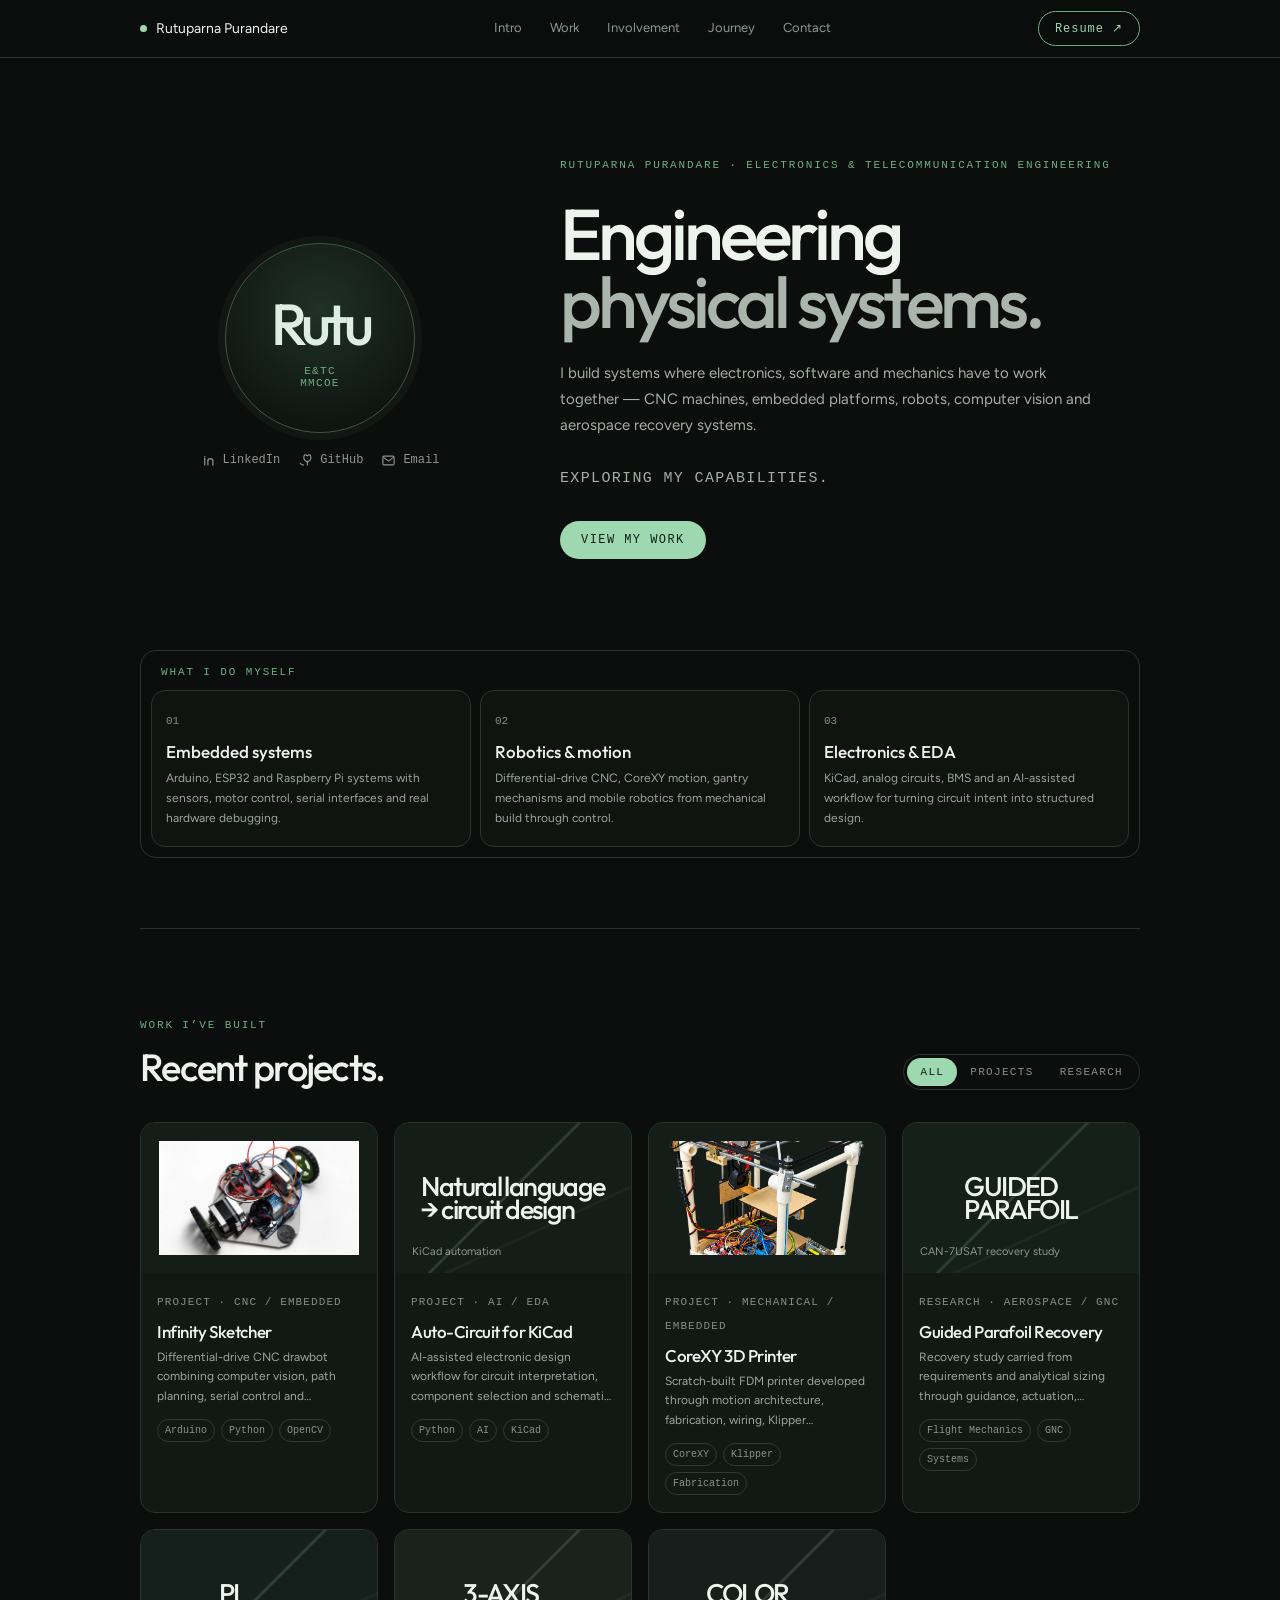
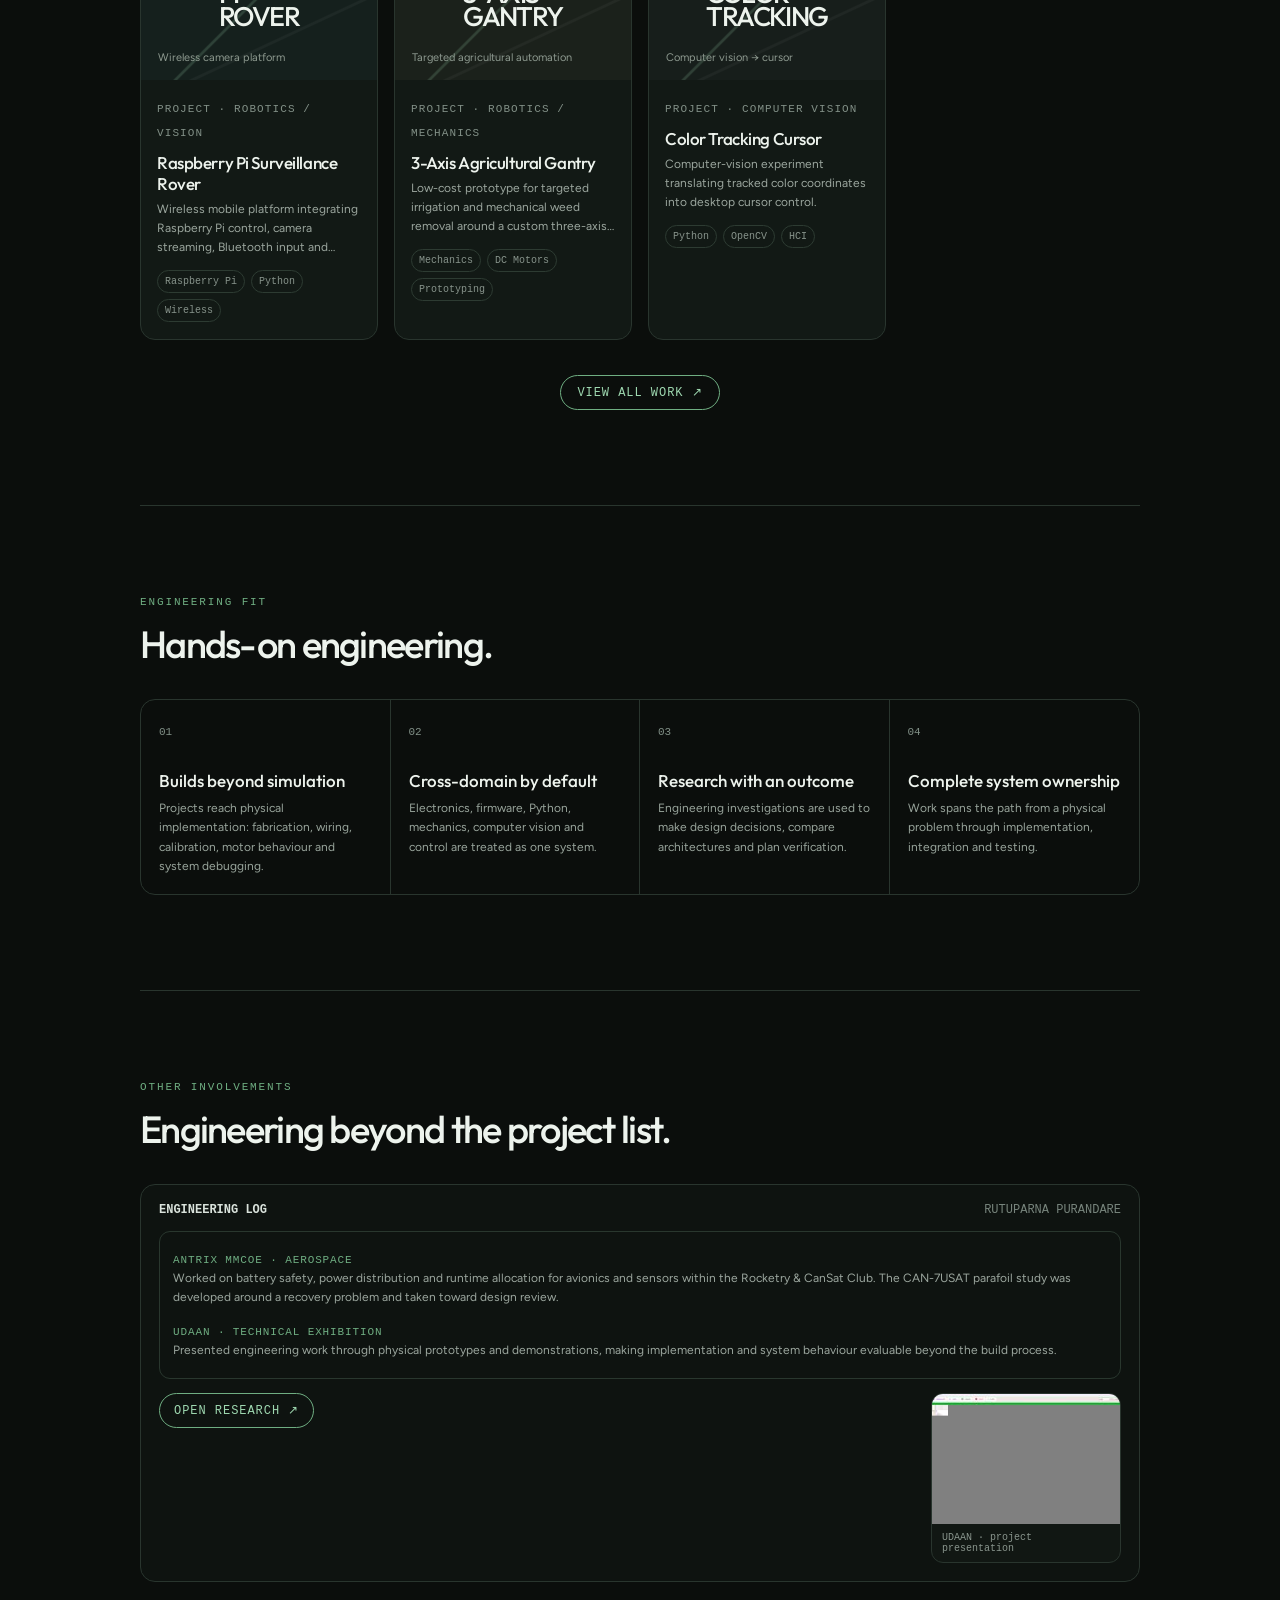
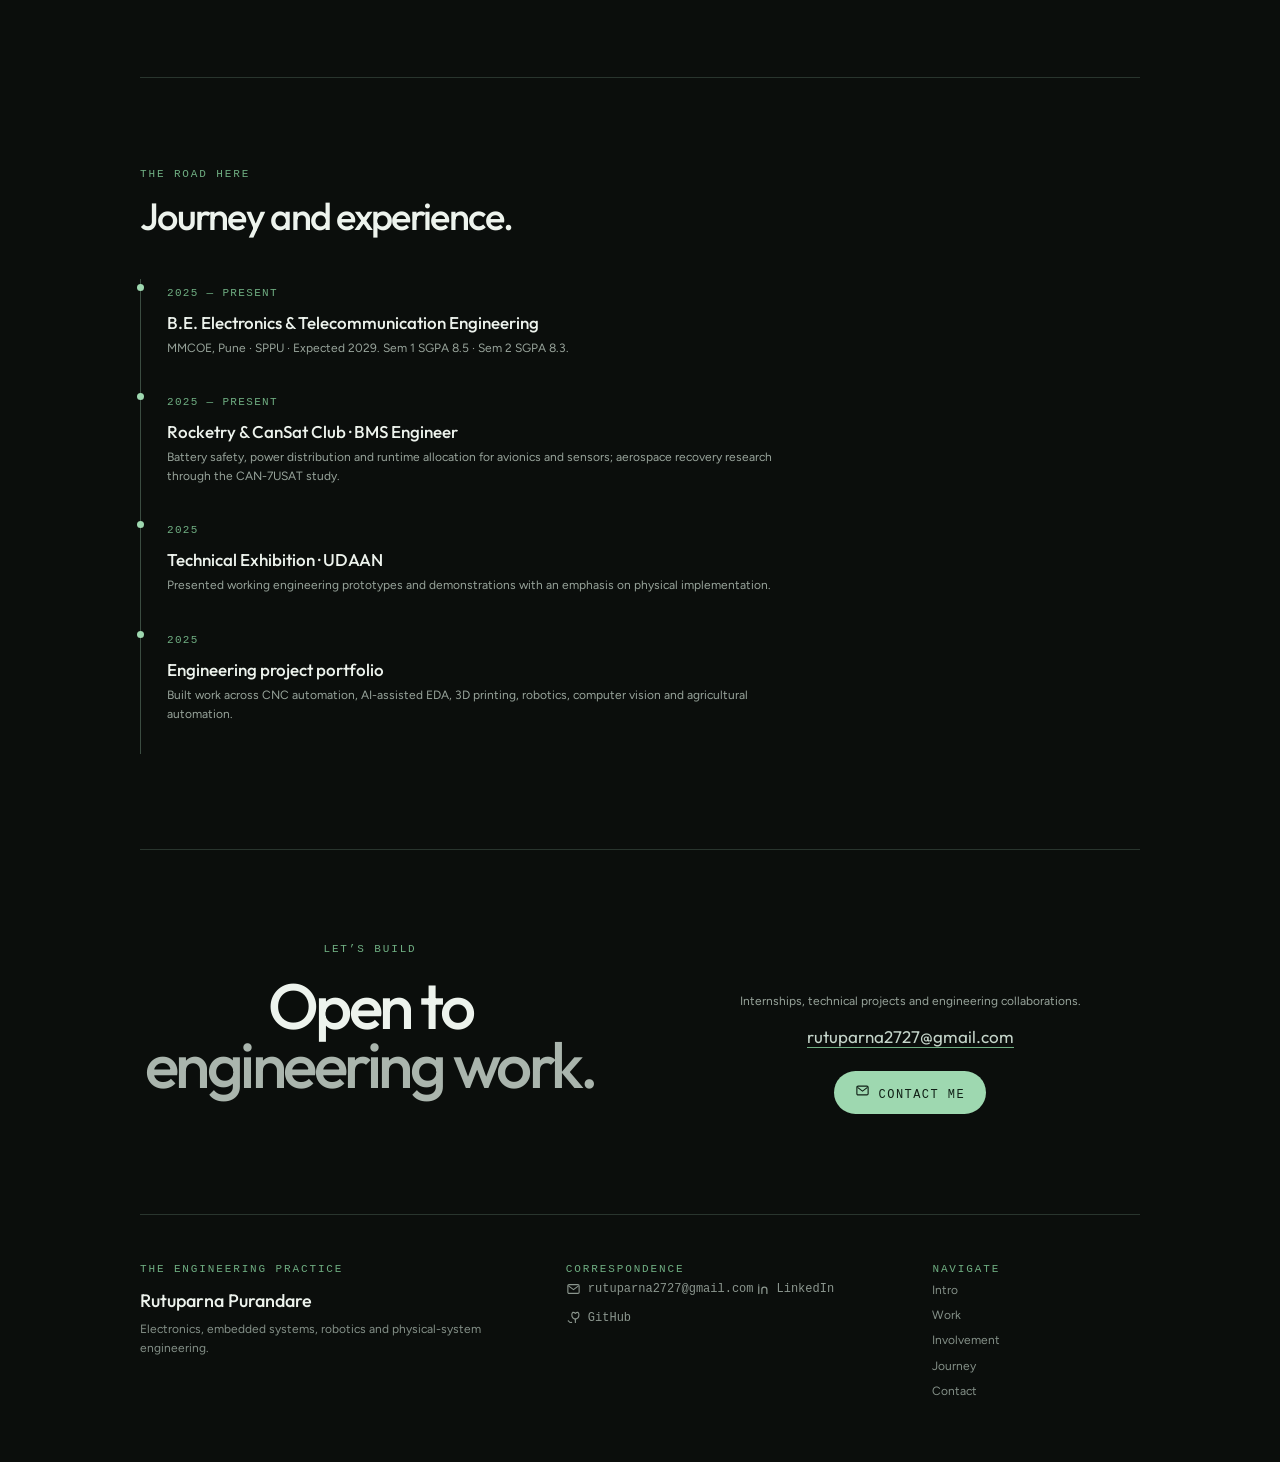
==== commit c325c01d: "Use extension-safe CoreXY banner on homepage" ====
--- a/index.html
+++ b/index.html
@@ -1 +1 @@
-<!doctype html><html lang="en"><head><meta charset="utf-8"><meta name="viewport" content="width=device-width,initial-scale=1"><title>Rutuparna Purandare — Engineering</title><meta name="description" content="Rutuparna Purandare — electronics, embedded systems, robotics, physical systems and engineering projects."><link rel="stylesheet" href="styles.css"></head><body><header class="topbar"><div class="nav"><a class="name" href="#intro"><i></i>Rutuparna Purandare</a><nav><a href="#intro">Intro</a><a href="#work">Work</a><a href="#highlights">Involvement</a><a href="#journey">Journey</a><a href="#contact">Contact</a></nav><a class="hire" href="assets/RSP%20Resume.pdf" target="_blank">Resume ↗</a><button class="menu" aria-label="Menu">☰</button></div></header><main><section id="intro" class="intro wrap"><div class="intro-left"><div class="portrait"><span>Rutu</span><small>E&amp;TC<br>MMCOE</small></div><div class="social"><a href="https://www.linkedin.com/in/rutuparna-purandare" aria-label="LinkedIn"><svg class="icon" viewBox="0 0 24 24"><path d="M6 8v11M6 5.5v.1M11 19v-6a4 4 0 0 1 8 0v6M11 11v8" stroke="currentColor" fill="none" stroke-width="2" stroke-linecap="round"/></svg>LinkedIn</a><a href="https://github.com/Rutu2701" aria-label="GitHub"><svg class="icon" viewBox="0 0 24 24"><path d="M9 19c-4 1.2-4-2-5.5-2.5M15 19v-3.2c0-1 .4-1.6 1-2.1-3.3-.4-6.7-1.6-6.7-7A5.5 5.5 0 0 1 10.8 3 5.1 5.1 0 0 1 15 4.5 5.1 5.1 0 0 1 19.2 3a5.5 5.5 0 0 1 1.5 3.7c0 5.4-3.4 6.6-6.7 7 .6.5 1 1.3 1 2.6V19" stroke="currentColor" fill="none" stroke-width="1.8" stroke-linecap="round" stroke-linejoin="round"/></svg>GitHub</a><a href="mailto:rutuparna2727@gmail.com" aria-label="Email"><svg class="icon" viewBox="0 0 24 24"><rect x="3" y="5" width="18" height="14" rx="2" fill="none" stroke="currentColor" stroke-width="1.8"/><path d="m4 7 8 6 8-6" fill="none" stroke="currentColor" stroke-width="1.8"/></svg>Email</a></div></div><div class="intro-main"><label>RUTUPARNA PURANDARE · ELECTRONICS &amp; TELECOMMUNICATION ENGINEERING</label><h1>Engineering<br><em>physical systems.</em></h1><p>I build systems where electronics, software and mechanics have to work together — CNC machines, embedded platforms, robots, computer vision and aerospace recovery systems.</p><p class="exploring">Exploring my capabilities.</p><a class="pill filled" href="#work">VIEW MY WORK</a></div></section><section class="what wrap"><div class="box-label">WHAT I DO MYSELF</div><div class="what-grid"><article><small>01</small><h3>Embedded systems</h3><p>Arduino, ESP32 and Raspberry Pi systems with sensors, motor control, serial interfaces and real hardware debugging.</p></article><article><small>02</small><h3>Robotics &amp; motion</h3><p>Differential-drive CNC, CoreXY motion, gantry mechanisms and mobile robotics from mechanical build through control.</p></article><article><small>03</small><h3>Electronics &amp; EDA</h3><p>KiCad, analog circuits, BMS and an AI-assisted workflow for turning circuit intent into structured design.</p></article></div></section><section id="work" class="section wrap"><div class="section-title"><label>WORK I’VE BUILT</label><h2>Recent projects.</h2><div class="filters"><button class="active" data-filter="all">ALL</button><button data-filter="project">PROJECTS</button><button data-filter="research">RESEARCH</button></div></div><div class="cards"><a class="card" data-type="project" href="projects/infinity-sketcher.html"><div class="thumb photo"><img src="assets/infinity-sketcher/image%20of%20vehicle" alt="Infinity Sketcher"></div><div class="card-body"><small>PROJECT · CNC / EMBEDDED</small><h3>Infinity Sketcher</h3><p>Differential-drive CNC drawbot combining computer vision, path planning, serial control and synchronized stepper motion.</p><div class="tags"><i>Arduino</i><i>Python</i><i>OpenCV</i></div></div></a><a class="card" data-type="project" href="projects/circuitforge.html"><div class="thumb"><b>Natural language<br>→ circuit design</b><span>KiCad automation</span></div><div class="card-body"><small>PROJECT · AI / EDA</small><h3>Auto-Circuit for KiCad</h3><p>AI-assisted electronic design workflow for circuit interpretation, component selection and schematic generation.</p><div class="tags"><i>Python</i><i>AI</i><i>KiCad</i></div></div></a><a class="card" data-type="project" href="projects/corexy.html"><div class="thumb photo"><img src="assets/corexy/images/Main%20corexy%20icon,%20banner%20image" alt="CoreXY 3D Printer"></div><div class="card-body"><small>PROJECT · MECHANICAL / EMBEDDED</small><h3>CoreXY 3D Printer</h3><p>Scratch-built FDM printer developed through motion architecture, fabrication, wiring, Klipper configuration and calibration.</p><div class="tags"><i>CoreXY</i><i>Klipper</i><i>Fabrication</i></div></div></a><a class="card" data-type="research" href="projects/parafoil-target-landing.html"><div class="thumb parafoil"><b>GUIDED<br>PARAFOIL</b><span>CAN-7USAT recovery study</span></div><div class="card-body"><small>RESEARCH · AEROSPACE / GNC</small><h3>Guided Parafoil Recovery</h3><p>Recovery study carried from requirements and analytical sizing through guidance, actuation, integration and staged verification.</p><div class="tags"><i>Flight Mechanics</i><i>GNC</i><i>Systems</i></div></div></a><a class="card" data-type="project" href="projects/pi-rover.html"><div class="thumb rover"><b>PI<br>ROVER</b><span>Wireless camera platform</span></div><div class="card-body"><small>PROJECT · ROBOTICS / VISION</small><h3>Raspberry Pi Surveillance Rover</h3><p>Wireless mobile platform integrating Raspberry Pi control, camera streaming, Bluetooth input and battery operation.</p><div class="tags"><i>Raspberry Pi</i><i>Python</i><i>Wireless</i></div></div></a><a class="card" data-type="project" href="projects/agri-gantry.html"><div class="thumb gantry"><b>3-AXIS<br>GANTRY</b><span>Targeted agricultural automation</span></div><div class="card-body"><small>PROJECT · ROBOTICS / MECHANICS</small><h3>3-Axis Agricultural Gantry</h3><p>Low-cost prototype for targeted irrigation and mechanical weed removal around a custom three-axis motion architecture.</p><div class="tags"><i>Mechanics</i><i>DC Motors</i><i>Prototyping</i></div></div></a><a class="card" data-type="project" href="projects/color-tracking.html"><div class="thumb vision"><b>COLOR<br>TRACKING</b><span>Computer vision → cursor</span></div><div class="card-body"><small>PROJECT · COMPUTER VISION</small><h3>Color Tracking Cursor</h3><p>Computer-vision experiment translating tracked color coordinates into desktop cursor control.</p><div class="tags"><i>Python</i><i>OpenCV</i><i>HCI</i></div></div></a></div><a class="view-all" href="projects/infinity-sketcher.html">VIEW ALL WORK ↗</a></section><section id="why" class="section wrap"><div class="section-title"><label>ENGINEERING FIT</label><h2>Hands-on engineering.</h2></div><div class="why-grid"><article><small>01</small><h3>Builds beyond simulation</h3><p>Projects reach physical implementation: fabrication, wiring, calibration, motor behaviour and system debugging.</p></article><article><small>02</small><h3>Cross-domain by default</h3><p>Electronics, firmware, Python, mechanics, computer vision and control are treated as one system.</p></article><article><small>03</small><h3>Research with an outcome</h3><p>Engineering investigations are used to make design decisions, compare architectures and plan verification.</p></article><article><small>04</small><h3>Complete system ownership</h3><p>Work spans the path from a physical problem through implementation, integration and testing.</p></article></div></section><section id="highlights" class="section wrap"><div class="section-title"><label>OTHER INVOLVEMENTS</label><h2>Engineering beyond the project list.</h2></div><div class="platform"><div class="platform-head"><b>ENGINEERING LOG</b><span>RUTUPARNA PURANDARE</span></div><div class="log"><p><strong>ANTRIX MMCOE · AEROSPACE</strong><br>Worked on battery safety, power distribution and runtime allocation for avionics and sensors within the Rocketry &amp; CanSat Club. The CAN-7USAT parafoil study was developed around a recovery problem and taken toward design review.</p><p><strong>UDAAN · TECHNICAL EXHIBITION</strong><br>Presented engineering work through physical prototypes and demonstrations, making implementation and system behaviour evaluable beyond the build process.</p></div><div style="display:grid;grid-template-columns:minmax(0,1fr) 190px;gap:16px;align-items:stretch"><div><a class="visit" href="research/parafoil-target-landing.html">OPEN RESEARCH ↗</a></div><figure style="margin:0;border:1px solid var(--line);border-radius:12px;overflow:hidden;background:#111713"><img src="assets/other/udaan.jpg" alt="UDAAN technical exhibition material" style="width:100%;height:130px;display:block;object-fit:cover"><figcaption style="padding:8px 10px;color:#89958d;font:10px var(--mono)">UDAAN · project presentation</figcaption></figure></div></div></section><section id="journey" class="section journey wrap"><div class="section-title"><label>THE ROAD HERE</label><h2>Journey and experience.</h2></div><div class="timeline"><article><time>2025 — PRESENT</time><div><h3>B.E. Electronics &amp; Telecommunication Engineering</h3><p>MMCOE, Pune · SPPU · Expected 2029. Sem 1 SGPA 8.5 · Sem 2 SGPA 8.3.</p></div></article><article><time>2025 — PRESENT</time><div><h3>Rocketry &amp; CanSat Club · BMS Engineer</h3><p>Battery safety, power distribution and runtime allocation for avionics and sensors; aerospace recovery research through the CAN-7USAT study.</p></div></article><article><time>2025</time><div><h3>Technical Exhibition · UDAAN</h3><p>Presented working engineering prototypes and demonstrations with an emphasis on physical implementation.</p></div></article><article><time>2025</time><div><h3>Engineering project portfolio</h3><p>Built work across CNC automation, AI-assisted EDA, 3D printing, robotics, computer vision and agricultural automation.</p></div></article></div></section><section id="contact" class="contact"><div><label>LET’S BUILD</label><h2>Open to<br><em>engineering work.</em></h2></div><div><p>Internships, technical projects and engineering collaborations.</p><a class="email" href="mailto:rutuparna2727@gmail.com">rutuparna2727@gmail.com</a><a class="pill filled" href="mailto:rutuparna2727@gmail.com"><svg class="icon" viewBox="0 0 24 24"><rect x="3" y="5" width="18" height="14" rx="2" fill="none" stroke="currentColor" stroke-width="1.8"/><path d="m4 7 8 6 8-6" fill="none" stroke="currentColor" stroke-width="1.8"/></svg> CONTACT ME</a></div></section></main><footer><div><label>THE ENGINEERING PRACTICE</label><h3>Rutuparna Purandare</h3><p>Electronics, embedded systems, robotics and physical-system engineering.</p></div><div><label>CORRESPONDENCE</label><a class="icon-link" href="mailto:rutuparna2727@gmail.com"><svg class="icon" viewBox="0 0 24 24"><rect x="3" y="5" width="18" height="14" rx="2" fill="none" stroke="currentColor" stroke-width="1.8"/><path d="m4 7 8 6 8-6" fill="none" stroke="currentColor" stroke-width="1.8"/></svg>rutuparna2727@gmail.com</a><a class="icon-link" href="https://www.linkedin.com/in/rutuparna-purandare"><svg class="icon" viewBox="0 0 24 24"><path d="M6 8v11M6 5.5v.1M11 19v-6a4 4 0 0 1 8 0v6M11 11v8" stroke="currentColor" fill="none" stroke-width="2" stroke-linecap="round"/></svg>LinkedIn</a><a class="icon-link" href="https://github.com/Rutu2701"><svg class="icon" viewBox="0 0 24 24"><path d="M9 19c-4 1.2-4-2-5.5-2.5M15 19v-3.2c0-1 .4-1.6 1-2.1-3.3-.4-6.7-1.6-6.7-7A5.5 5.5 0 0 1 10.8 3 5.1 5.1 0 0 1 15 4.5 5.1 5.1 0 0 1 19.2 3a5.5 5.5 0 0 1 1.5 3.7c0 5.4-3.4 6.6-6.7 7 .6.5 1 1.3 1 2.6V19" stroke="currentColor" fill="none" stroke-width="1.8" stroke-linecap="round" stroke-linejoin="round"/></svg>GitHub</a></div><div><label>NAVIGATE</label><a href="#intro">Intro</a><a href="#work">Work</a><a href="#highlights">Involvement</a><a href="#journey">Journey</a><a href="#contact">Contact</a></div></footer><script src="script.js"></script></body></html>+<!doctype html><html lang="en"><head><meta charset="utf-8"><meta name="viewport" content="width=device-width,initial-scale=1"><title>Rutuparna Purandare — Engineering</title><meta name="description" content="Rutuparna Purandare — electronics, embedded systems, robotics, physical systems and engineering projects."><link rel="stylesheet" href="styles.css"></head><body><header class="topbar"><div class="nav"><a class="name" href="#intro"><i></i>Rutuparna Purandare</a><nav><a href="#intro">Intro</a><a href="#work">Work</a><a href="#highlights">Involvement</a><a href="#journey">Journey</a><a href="#contact">Contact</a></nav><a class="hire" href="assets/RSP%20Resume.pdf" target="_blank">Resume ↗</a><button class="menu" aria-label="Menu">☰</button></div></header><main><section id="intro" class="intro wrap"><div class="intro-left"><div class="portrait"><span>Rutu</span><small>E&amp;TC<br>MMCOE</small></div><div class="social"><a href="https://www.linkedin.com/in/rutuparna-purandare" aria-label="LinkedIn"><svg class="icon" viewBox="0 0 24 24"><path d="M6 8v11M6 5.5v.1M11 19v-6a4 4 0 0 1 8 0v6M11 11v8" stroke="currentColor" fill="none" stroke-width="2" stroke-linecap="round"/></svg>LinkedIn</a><a href="https://github.com/Rutu2701" aria-label="GitHub"><svg class="icon" viewBox="0 0 24 24"><path d="M9 19c-4 1.2-4-2-5.5-2.5M15 19v-3.2c0-1 .4-1.6 1-2.1-3.3-.4-6.7-1.6-6.7-7A5.5 5.5 0 0 1 10.8 3 5.1 5.1 0 0 1 15 4.5 5.1 5.1 0 0 1 19.2 3a5.5 5.5 0 0 1 1.5 3.7c0 5.4-3.4 6.6-6.7 7 .6.5 1 1.3 1 2.6V19" stroke="currentColor" fill="none" stroke-width="1.8" stroke-linecap="round" stroke-linejoin="round"/></svg>GitHub</a><a href="mailto:rutuparna2727@gmail.com" aria-label="Email"><svg class="icon" viewBox="0 0 24 24"><rect x="3" y="5" width="18" height="14" rx="2" fill="none" stroke="currentColor" stroke-width="1.8"/><path d="m4 7 8 6 8-6" fill="none" stroke="currentColor" stroke-width="1.8"/></svg>Email</a></div></div><div class="intro-main"><label>RUTUPARNA PURANDARE · ELECTRONICS &amp; TELECOMMUNICATION ENGINEERING</label><h1>Engineering<br><em>physical systems.</em></h1><p>I build systems where electronics, software and mechanics have to work together — CNC machines, embedded platforms, robots, computer vision and aerospace recovery systems.</p><p class="exploring">Exploring my capabilities.</p><a class="pill filled" href="#work">VIEW MY WORK</a></div></section><section class="what wrap"><div class="box-label">WHAT I DO MYSELF</div><div class="what-grid"><article><small>01</small><h3>Embedded systems</h3><p>Arduino, ESP32 and Raspberry Pi systems with sensors, motor control, serial interfaces and real hardware debugging.</p></article><article><small>02</small><h3>Robotics &amp; motion</h3><p>Differential-drive CNC, CoreXY motion, gantry mechanisms and mobile robotics from mechanical build through control.</p></article><article><small>03</small><h3>Electronics &amp; EDA</h3><p>KiCad, analog circuits, BMS and an AI-assisted workflow for turning circuit intent into structured design.</p></article></div></section><section id="work" class="section wrap"><div class="section-title"><label>WORK I’VE BUILT</label><h2>Recent projects.</h2><div class="filters"><button class="active" data-filter="all">ALL</button><button data-filter="project">PROJECTS</button><button data-filter="research">RESEARCH</button></div></div><div class="cards"><a class="card" data-type="project" href="projects/infinity-sketcher.html"><div class="thumb photo"><img src="assets/infinity-sketcher/image%20of%20vehicle" alt="Infinity Sketcher"></div><div class="card-body"><small>PROJECT · CNC / EMBEDDED</small><h3>Infinity Sketcher</h3><p>Differential-drive CNC drawbot combining computer vision, path planning, serial control and synchronized stepper motion.</p><div class="tags"><i>Arduino</i><i>Python</i><i>OpenCV</i></div></div></a><a class="card" data-type="project" href="projects/circuitforge.html"><div class="thumb"><b>Natural language<br>→ circuit design</b><span>KiCad automation</span></div><div class="card-body"><small>PROJECT · AI / EDA</small><h3>Auto-Circuit for KiCad</h3><p>AI-assisted electronic design workflow for circuit interpretation, component selection and schematic generation.</p><div class="tags"><i>Python</i><i>AI</i><i>KiCad</i></div></div></a><a class="card" data-type="project" href="projects/corexy.html"><div class="thumb photo"><img src="assets/corexy/images/Main%20corexy%20icon,%20banner%20image.png" alt="CoreXY 3D Printer"></div><div class="card-body"><small>PROJECT · MECHANICAL / EMBEDDED</small><h3>CoreXY 3D Printer</h3><p>Scratch-built FDM printer developed through motion architecture, fabrication, wiring, Klipper configuration and calibration.</p><div class="tags"><i>CoreXY</i><i>Klipper</i><i>Fabrication</i></div></div></a><a class="card" data-type="research" href="projects/parafoil-target-landing.html"><div class="thumb parafoil"><b>GUIDED<br>PARAFOIL</b><span>CAN-7USAT recovery study</span></div><div class="card-body"><small>RESEARCH · AEROSPACE / GNC</small><h3>Guided Parafoil Recovery</h3><p>Recovery study carried from requirements and analytical sizing through guidance, actuation, integration and staged verification.</p><div class="tags"><i>Flight Mechanics</i><i>GNC</i><i>Systems</i></div></div></a><a class="card" data-type="project" href="projects/pi-rover.html"><div class="thumb rover"><b>PI<br>ROVER</b><span>Wireless camera platform</span></div><div class="card-body"><small>PROJECT · ROBOTICS / VISION</small><h3>Raspberry Pi Surveillance Rover</h3><p>Wireless mobile platform integrating Raspberry Pi control, camera streaming, Bluetooth input and battery operation.</p><div class="tags"><i>Raspberry Pi</i><i>Python</i><i>Wireless</i></div></div></a><a class="card" data-type="project" href="projects/agri-gantry.html"><div class="thumb gantry"><b>3-AXIS<br>GANTRY</b><span>Targeted agricultural automation</span></div><div class="card-body"><small>PROJECT · ROBOTICS / MECHANICS</small><h3>3-Axis Agricultural Gantry</h3><p>Low-cost prototype for targeted irrigation and mechanical weed removal around a custom three-axis motion architecture.</p><div class="tags"><i>Mechanics</i><i>DC Motors</i><i>Prototyping</i></div></div></a><a class="card" data-type="project" href="projects/color-tracking.html"><div class="thumb vision"><b>COLOR<br>TRACKING</b><span>Computer vision → cursor</span></div><div class="card-body"><small>PROJECT · COMPUTER VISION</small><h3>Color Tracking Cursor</h3><p>Computer-vision experiment translating tracked color coordinates into desktop cursor control.</p><div class="tags"><i>Python</i><i>OpenCV</i><i>HCI</i></div></div></a></div><a class="view-all" href="projects/infinity-sketcher.html">VIEW ALL WORK ↗</a></section><section id="why" class="section wrap"><div class="section-title"><label>ENGINEERING FIT</label><h2>Hands-on engineering.</h2></div><div class="why-grid"><article><small>01</small><h3>Builds beyond simulation</h3><p>Projects reach physical implementation: fabrication, wiring, calibration, motor behaviour and system debugging.</p></article><article><small>02</small><h3>Cross-domain by default</h3><p>Electronics, firmware, Python, mechanics, computer vision and control are treated as one system.</p></article><article><small>03</small><h3>Research with an outcome</h3><p>Engineering investigations are used to make design decisions, compare architectures and plan verification.</p></article><article><small>04</small><h3>Complete system ownership</h3><p>Work spans the path from a physical problem through implementation, integration and testing.</p></article></div></section><section id="highlights" class="section wrap"><div class="section-title"><label>OTHER INVOLVEMENTS</label><h2>Engineering beyond the project list.</h2></div><div class="platform"><div class="platform-head"><b>ENGINEERING LOG</b><span>RUTUPARNA PURANDARE</span></div><div class="log"><p><strong>ANTRIX MMCOE · AEROSPACE</strong><br>Worked on battery safety, power distribution and runtime allocation for avionics and sensors within the Rocketry &amp; CanSat Club. The CAN-7USAT parafoil study was developed around a recovery problem and taken toward design review.</p><p><strong>UDAAN · TECHNICAL EXHIBITION</strong><br>Presented engineering work through physical prototypes and demonstrations, making implementation and system behaviour evaluable beyond the build process.</p></div><div style="display:grid;grid-template-columns:minmax(0,1fr) 190px;gap:16px;align-items:stretch"><div><a class="visit" href="research/parafoil-target-landing.html">OPEN RESEARCH ↗</a></div><figure style="margin:0;border:1px solid var(--line);border-radius:12px;overflow:hidden;background:#111713"><img src="assets/other/udaan.jpg" alt="UDAAN technical exhibition material" style="width:100%;height:130px;display:block;object-fit:cover"><figcaption style="padding:8px 10px;color:#89958d;font:10px var(--mono)">UDAAN · project presentation</figcaption></figure></div></div></section><section id="journey" class="section journey wrap"><div class="section-title"><label>THE ROAD HERE</label><h2>Journey and experience.</h2></div><div class="timeline"><article><time>2025 — PRESENT</time><div><h3>B.E. Electronics &amp; Telecommunication Engineering</h3><p>MMCOE, Pune · SPPU · Expected 2029. Sem 1 SGPA 8.5 · Sem 2 SGPA 8.3.</p></div></article><article><time>2025 — PRESENT</time><div><h3>Rocketry &amp; CanSat Club · BMS Engineer</h3><p>Battery safety, power distribution and runtime allocation for avionics and sensors; aerospace recovery research through the CAN-7USAT study.</p></div></article><article><time>2025</time><div><h3>Technical Exhibition · UDAAN</h3><p>Presented working engineering prototypes and demonstrations with an emphasis on physical implementation.</p></div></article><article><time>2025</time><div><h3>Engineering project portfolio</h3><p>Built work across CNC automation, AI-assisted EDA, 3D printing, robotics, computer vision and agricultural automation.</p></div></article></div></section><section id="contact" class="contact"><div><label>LET’S BUILD</label><h2>Open to<br><em>engineering work.</em></h2></div><div><p>Internships, technical projects and engineering collaborations.</p><a class="email" href="mailto:rutuparna2727@gmail.com">rutuparna2727@gmail.com</a><a class="pill filled" href="mailto:rutuparna2727@gmail.com"><svg class="icon" viewBox="0 0 24 24"><rect x="3" y="5" width="18" height="14" rx="2" fill="none" stroke="currentColor" stroke-width="1.8"/><path d="m4 7 8 6 8-6" fill="none" stroke="currentColor" stroke-width="1.8"/></svg> CONTACT ME</a></div></section></main><footer><div><label>THE ENGINEERING PRACTICE</label><h3>Rutuparna Purandare</h3><p>Electronics, embedded systems, robotics and physical-system engineering.</p></div><div><label>CORRESPONDENCE</label><a class="icon-link" href="mailto:rutuparna2727@gmail.com"><svg class="icon" viewBox="0 0 24 24"><rect x="3" y="5" width="18" height="14" rx="2" fill="none" stroke="currentColor" stroke-width="1.8"/><path d="m4 7 8 6 8-6" fill="none" stroke="currentColor" stroke-width="1.8"/></svg>rutuparna2727@gmail.com</a><a class="icon-link" href="https://www.linkedin.com/in/rutuparna-purandare"><svg class="icon" viewBox="0 0 24 24"><path d="M6 8v11M6 5.5v.1M11 19v-6a4 4 0 0 1 8 0v6M11 11v8" stroke="currentColor" fill="none" stroke-width="2" stroke-linecap="round"/></svg>LinkedIn</a><a class="icon-link" href="https://github.com/Rutu2701"><svg class="icon" viewBox="0 0 24 24"><path d="M9 19c-4 1.2-4-2-5.5-2.5M15 19v-3.2c0-1 .4-1.6 1-2.1-3.3-.4-6.7-1.6-6.7-7A5.5 5.5 0 0 1 10.8 3 5.1 5.1 0 0 1 15 4.5 5.1 5.1 0 0 1 19.2 3a5.5 5.5 0 0 1 1.5 3.7c0 5.4-3.4 6.7-6.7 7 .6.5 1 1.3 1 2.6V19" stroke="currentColor" fill="none" stroke-width="1.8" stroke-linecap="round" stroke-linejoin="round"/></svg>GitHub</a></div><div><label>NAVIGATE</label><a href="#intro">Intro</a><a href="#work">Work</a><a href="#highlights">Involvement</a><a href="#journey">Journey</a><a href="#contact">Contact</a></div></footer><script src="script.js"></script></body></html>
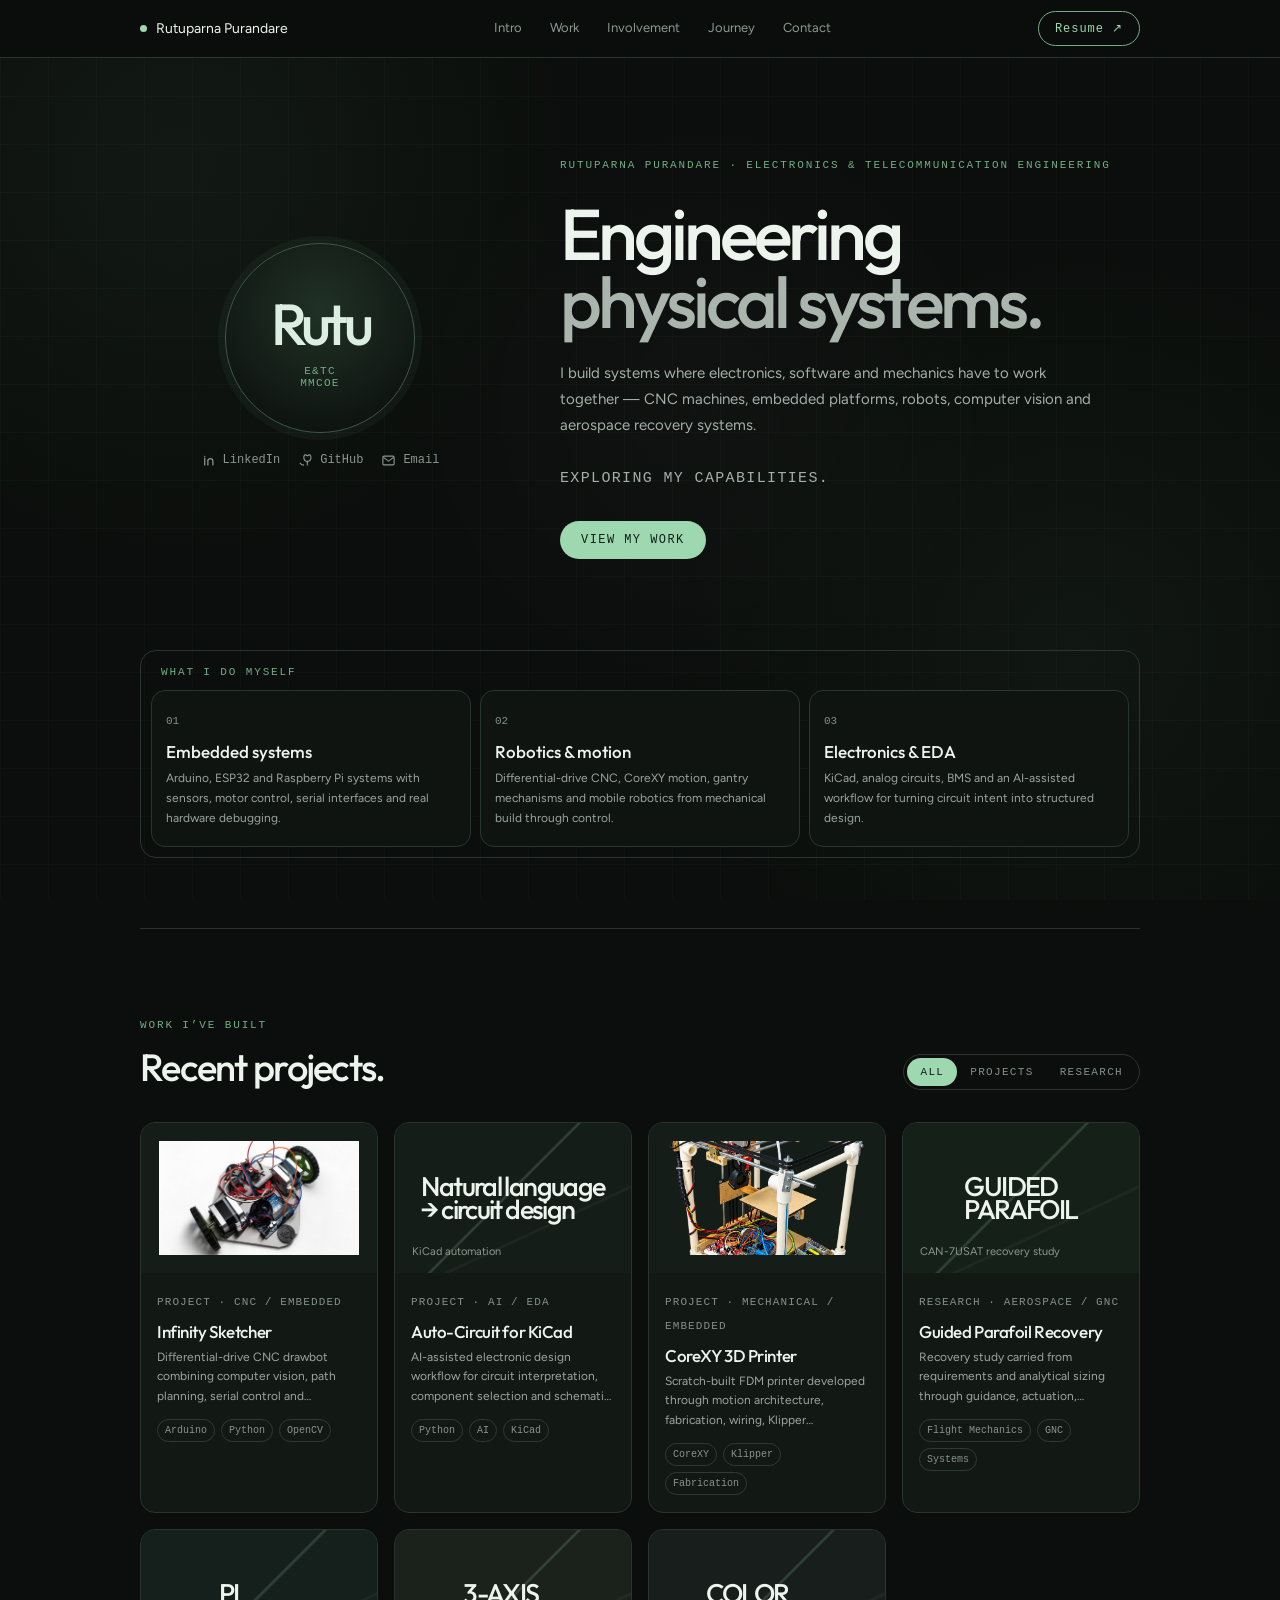
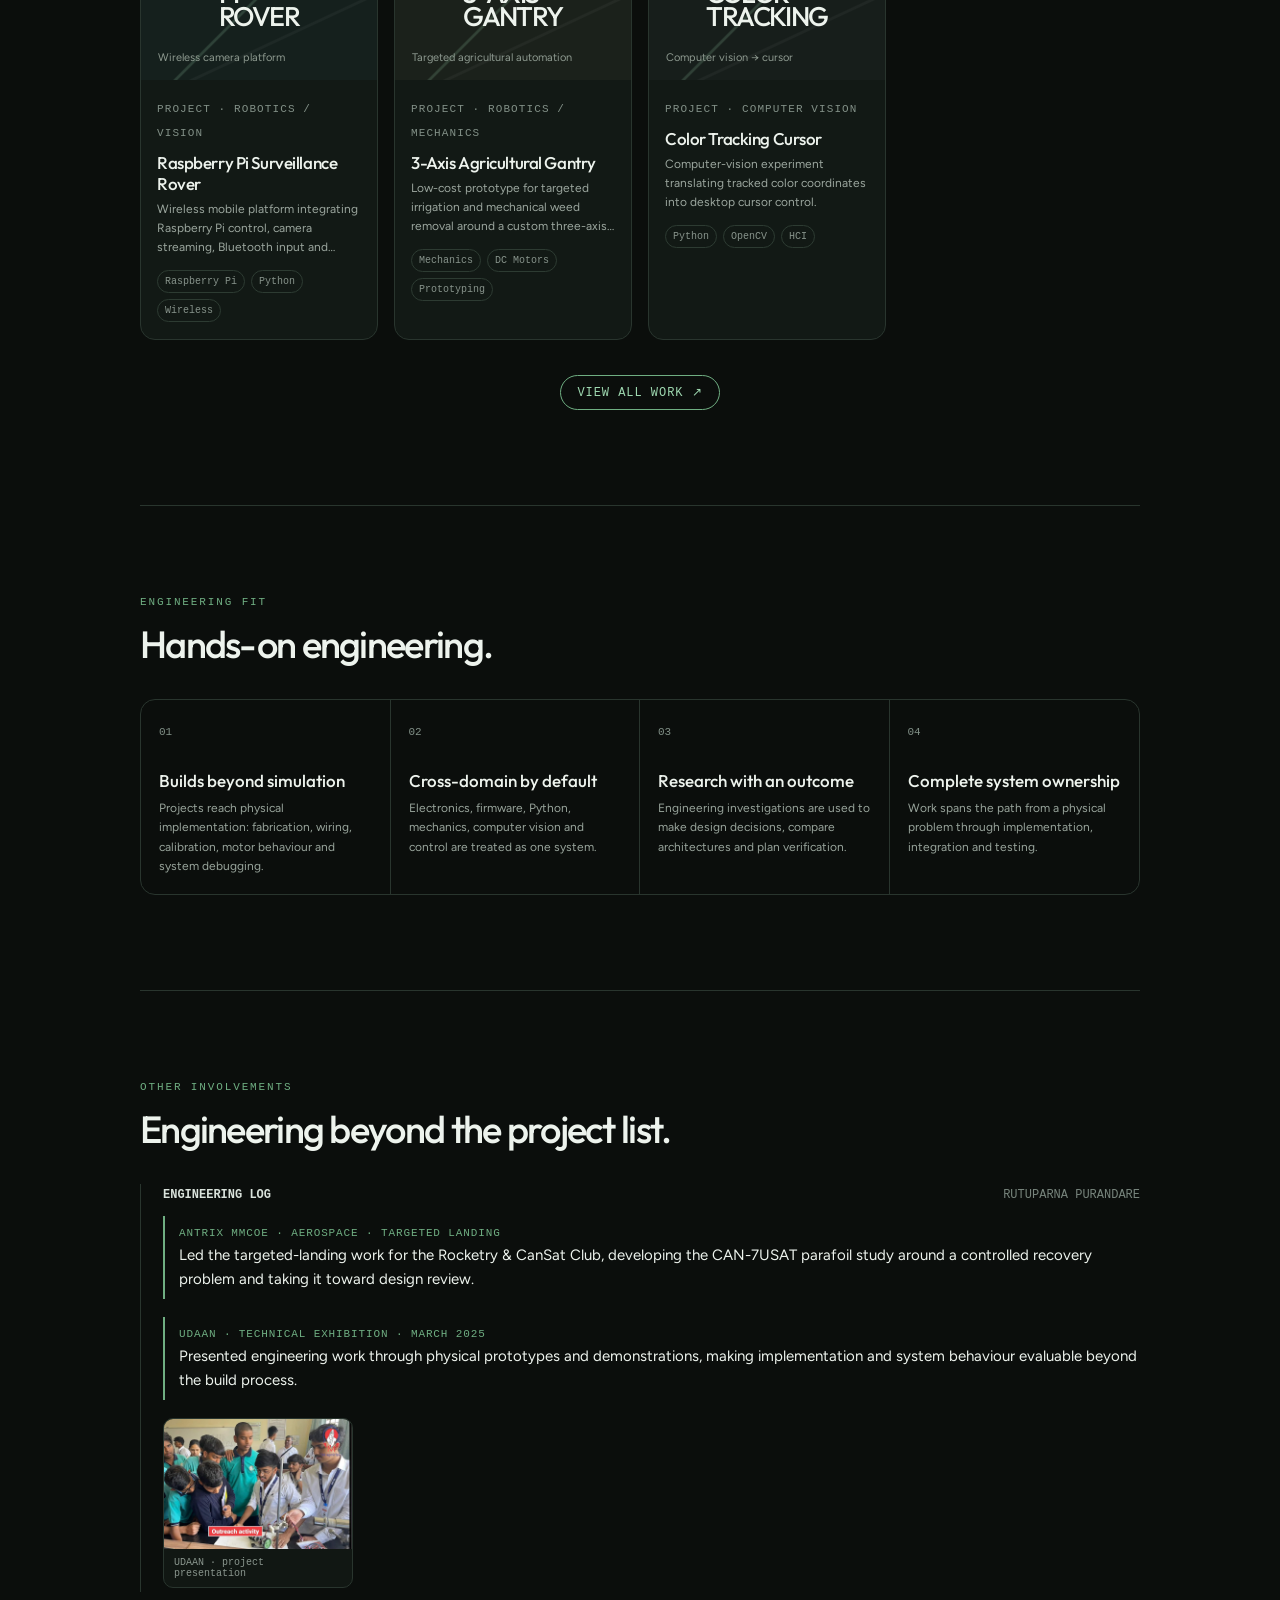
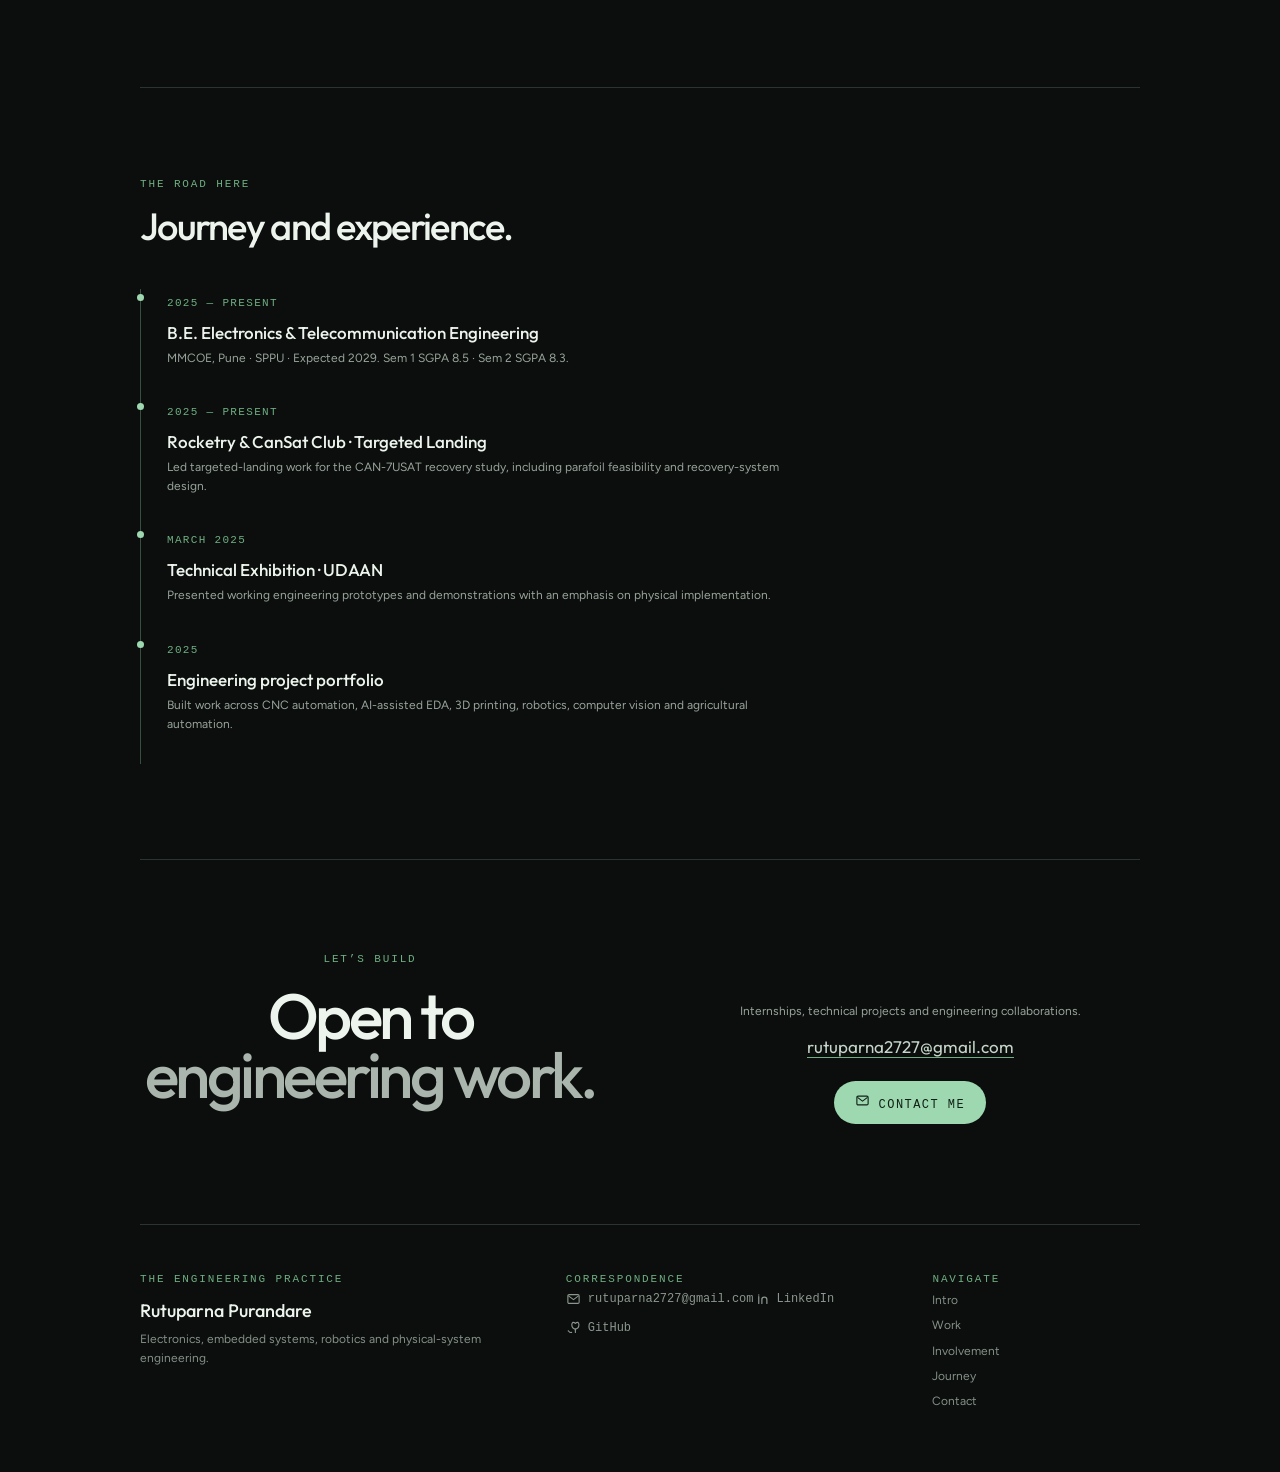
==== commit 470a5407: "Refine involvement layout and UDAAN presentation" ====
--- a/index.html
+++ b/index.html
@@ -1 +1 @@
-<!doctype html><html lang="en"><head><meta charset="utf-8"><meta name="viewport" content="width=device-width,initial-scale=1"><title>Rutuparna Purandare — Engineering</title><meta name="description" content="Rutuparna Purandare — electronics, embedded systems, robotics, physical systems and engineering projects."><link rel="stylesheet" href="styles.css"></head><body><header class="topbar"><div class="nav"><a class="name" href="#intro"><i></i>Rutuparna Purandare</a><nav><a href="#intro">Intro</a><a href="#work">Work</a><a href="#highlights">Involvement</a><a href="#journey">Journey</a><a href="#contact">Contact</a></nav><a class="hire" href="assets/RSP%20Resume.pdf" target="_blank">Resume ↗</a><button class="menu" aria-label="Menu">☰</button></div></header><main><section id="intro" class="intro wrap"><div class="intro-left"><div class="portrait"><span>Rutu</span><small>E&amp;TC<br>MMCOE</small></div><div class="social"><a href="https://www.linkedin.com/in/rutuparna-purandare" aria-label="LinkedIn"><svg class="icon" viewBox="0 0 24 24"><path d="M6 8v11M6 5.5v.1M11 19v-6a4 4 0 0 1 8 0v6M11 11v8" stroke="currentColor" fill="none" stroke-width="2" stroke-linecap="round"/></svg>LinkedIn</a><a href="https://github.com/Rutu2701" aria-label="GitHub"><svg class="icon" viewBox="0 0 24 24"><path d="M9 19c-4 1.2-4-2-5.5-2.5M15 19v-3.2c0-1 .4-1.6 1-2.1-3.3-.4-6.7-1.6-6.7-7A5.5 5.5 0 0 1 10.8 3 5.1 5.1 0 0 1 15 4.5 5.1 5.1 0 0 1 19.2 3a5.5 5.5 0 0 1 1.5 3.7c0 5.4-3.4 6.6-6.7 7 .6.5 1 1.3 1 2.6V19" stroke="currentColor" fill="none" stroke-width="1.8" stroke-linecap="round" stroke-linejoin="round"/></svg>GitHub</a><a href="mailto:rutuparna2727@gmail.com" aria-label="Email"><svg class="icon" viewBox="0 0 24 24"><rect x="3" y="5" width="18" height="14" rx="2" fill="none" stroke="currentColor" stroke-width="1.8"/><path d="m4 7 8 6 8-6" fill="none" stroke="currentColor" stroke-width="1.8"/></svg>Email</a></div></div><div class="intro-main"><label>RUTUPARNA PURANDARE · ELECTRONICS &amp; TELECOMMUNICATION ENGINEERING</label><h1>Engineering<br><em>physical systems.</em></h1><p>I build systems where electronics, software and mechanics have to work together — CNC machines, embedded platforms, robots, computer vision and aerospace recovery systems.</p><p class="exploring">Exploring my capabilities.</p><a class="pill filled" href="#work">VIEW MY WORK</a></div></section><section class="what wrap"><div class="box-label">WHAT I DO MYSELF</div><div class="what-grid"><article><small>01</small><h3>Embedded systems</h3><p>Arduino, ESP32 and Raspberry Pi systems with sensors, motor control, serial interfaces and real hardware debugging.</p></article><article><small>02</small><h3>Robotics &amp; motion</h3><p>Differential-drive CNC, CoreXY motion, gantry mechanisms and mobile robotics from mechanical build through control.</p></article><article><small>03</small><h3>Electronics &amp; EDA</h3><p>KiCad, analog circuits, BMS and an AI-assisted workflow for turning circuit intent into structured design.</p></article></div></section><section id="work" class="section wrap"><div class="section-title"><label>WORK I’VE BUILT</label><h2>Recent projects.</h2><div class="filters"><button class="active" data-filter="all">ALL</button><button data-filter="project">PROJECTS</button><button data-filter="research">RESEARCH</button></div></div><div class="cards"><a class="card" data-type="project" href="projects/infinity-sketcher.html"><div class="thumb photo"><img src="assets/infinity-sketcher/image%20of%20vehicle" alt="Infinity Sketcher"></div><div class="card-body"><small>PROJECT · CNC / EMBEDDED</small><h3>Infinity Sketcher</h3><p>Differential-drive CNC drawbot combining computer vision, path planning, serial control and synchronized stepper motion.</p><div class="tags"><i>Arduino</i><i>Python</i><i>OpenCV</i></div></div></a><a class="card" data-type="project" href="projects/circuitforge.html"><div class="thumb"><b>Natural language<br>→ circuit design</b><span>KiCad automation</span></div><div class="card-body"><small>PROJECT · AI / EDA</small><h3>Auto-Circuit for KiCad</h3><p>AI-assisted electronic design workflow for circuit interpretation, component selection and schematic generation.</p><div class="tags"><i>Python</i><i>AI</i><i>KiCad</i></div></div></a><a class="card" data-type="project" href="projects/corexy.html"><div class="thumb photo"><img src="assets/corexy/images/Main%20corexy%20icon,%20banner%20image.png" alt="CoreXY 3D Printer"></div><div class="card-body"><small>PROJECT · MECHANICAL / EMBEDDED</small><h3>CoreXY 3D Printer</h3><p>Scratch-built FDM printer developed through motion architecture, fabrication, wiring, Klipper configuration and calibration.</p><div class="tags"><i>CoreXY</i><i>Klipper</i><i>Fabrication</i></div></div></a><a class="card" data-type="research" href="projects/parafoil-target-landing.html"><div class="thumb parafoil"><b>GUIDED<br>PARAFOIL</b><span>CAN-7USAT recovery study</span></div><div class="card-body"><small>RESEARCH · AEROSPACE / GNC</small><h3>Guided Parafoil Recovery</h3><p>Recovery study carried from requirements and analytical sizing through guidance, actuation, integration and staged verification.</p><div class="tags"><i>Flight Mechanics</i><i>GNC</i><i>Systems</i></div></div></a><a class="card" data-type="project" href="projects/pi-rover.html"><div class="thumb rover"><b>PI<br>ROVER</b><span>Wireless camera platform</span></div><div class="card-body"><small>PROJECT · ROBOTICS / VISION</small><h3>Raspberry Pi Surveillance Rover</h3><p>Wireless mobile platform integrating Raspberry Pi control, camera streaming, Bluetooth input and battery operation.</p><div class="tags"><i>Raspberry Pi</i><i>Python</i><i>Wireless</i></div></div></a><a class="card" data-type="project" href="projects/agri-gantry.html"><div class="thumb gantry"><b>3-AXIS<br>GANTRY</b><span>Targeted agricultural automation</span></div><div class="card-body"><small>PROJECT · ROBOTICS / MECHANICS</small><h3>3-Axis Agricultural Gantry</h3><p>Low-cost prototype for targeted irrigation and mechanical weed removal around a custom three-axis motion architecture.</p><div class="tags"><i>Mechanics</i><i>DC Motors</i><i>Prototyping</i></div></div></a><a class="card" data-type="project" href="projects/color-tracking.html"><div class="thumb vision"><b>COLOR<br>TRACKING</b><span>Computer vision → cursor</span></div><div class="card-body"><small>PROJECT · COMPUTER VISION</small><h3>Color Tracking Cursor</h3><p>Computer-vision experiment translating tracked color coordinates into desktop cursor control.</p><div class="tags"><i>Python</i><i>OpenCV</i><i>HCI</i></div></div></a></div><a class="view-all" href="projects/infinity-sketcher.html">VIEW ALL WORK ↗</a></section><section id="why" class="section wrap"><div class="section-title"><label>ENGINEERING FIT</label><h2>Hands-on engineering.</h2></div><div class="why-grid"><article><small>01</small><h3>Builds beyond simulation</h3><p>Projects reach physical implementation: fabrication, wiring, calibration, motor behaviour and system debugging.</p></article><article><small>02</small><h3>Cross-domain by default</h3><p>Electronics, firmware, Python, mechanics, computer vision and control are treated as one system.</p></article><article><small>03</small><h3>Research with an outcome</h3><p>Engineering investigations are used to make design decisions, compare architectures and plan verification.</p></article><article><small>04</small><h3>Complete system ownership</h3><p>Work spans the path from a physical problem through implementation, integration and testing.</p></article></div></section><section id="highlights" class="section wrap"><div class="section-title"><label>OTHER INVOLVEMENTS</label><h2>Engineering beyond the project list.</h2></div><div class="platform"><div class="platform-head"><b>ENGINEERING LOG</b><span>RUTUPARNA PURANDARE</span></div><div class="log"><p><strong>ANTRIX MMCOE · AEROSPACE</strong><br>Worked on battery safety, power distribution and runtime allocation for avionics and sensors within the Rocketry &amp; CanSat Club. The CAN-7USAT parafoil study was developed around a recovery problem and taken toward design review.</p><p><strong>UDAAN · TECHNICAL EXHIBITION</strong><br>Presented engineering work through physical prototypes and demonstrations, making implementation and system behaviour evaluable beyond the build process.</p></div><div style="display:grid;grid-template-columns:minmax(0,1fr) 190px;gap:16px;align-items:stretch"><div><a class="visit" href="research/parafoil-target-landing.html">OPEN RESEARCH ↗</a></div><figure style="margin:0;border:1px solid var(--line);border-radius:12px;overflow:hidden;background:#111713"><img src="assets/other/udaan.jpg" alt="UDAAN technical exhibition material" style="width:100%;height:130px;display:block;object-fit:cover"><figcaption style="padding:8px 10px;color:#89958d;font:10px var(--mono)">UDAAN · project presentation</figcaption></figure></div></div></section><section id="journey" class="section journey wrap"><div class="section-title"><label>THE ROAD HERE</label><h2>Journey and experience.</h2></div><div class="timeline"><article><time>2025 — PRESENT</time><div><h3>B.E. Electronics &amp; Telecommunication Engineering</h3><p>MMCOE, Pune · SPPU · Expected 2029. Sem 1 SGPA 8.5 · Sem 2 SGPA 8.3.</p></div></article><article><time>2025 — PRESENT</time><div><h3>Rocketry &amp; CanSat Club · BMS Engineer</h3><p>Battery safety, power distribution and runtime allocation for avionics and sensors; aerospace recovery research through the CAN-7USAT study.</p></div></article><article><time>2025</time><div><h3>Technical Exhibition · UDAAN</h3><p>Presented working engineering prototypes and demonstrations with an emphasis on physical implementation.</p></div></article><article><time>2025</time><div><h3>Engineering project portfolio</h3><p>Built work across CNC automation, AI-assisted EDA, 3D printing, robotics, computer vision and agricultural automation.</p></div></article></div></section><section id="contact" class="contact"><div><label>LET’S BUILD</label><h2>Open to<br><em>engineering work.</em></h2></div><div><p>Internships, technical projects and engineering collaborations.</p><a class="email" href="mailto:rutuparna2727@gmail.com">rutuparna2727@gmail.com</a><a class="pill filled" href="mailto:rutuparna2727@gmail.com"><svg class="icon" viewBox="0 0 24 24"><rect x="3" y="5" width="18" height="14" rx="2" fill="none" stroke="currentColor" stroke-width="1.8"/><path d="m4 7 8 6 8-6" fill="none" stroke="currentColor" stroke-width="1.8"/></svg> CONTACT ME</a></div></section></main><footer><div><label>THE ENGINEERING PRACTICE</label><h3>Rutuparna Purandare</h3><p>Electronics, embedded systems, robotics and physical-system engineering.</p></div><div><label>CORRESPONDENCE</label><a class="icon-link" href="mailto:rutuparna2727@gmail.com"><svg class="icon" viewBox="0 0 24 24"><rect x="3" y="5" width="18" height="14" rx="2" fill="none" stroke="currentColor" stroke-width="1.8"/><path d="m4 7 8 6 8-6" fill="none" stroke="currentColor" stroke-width="1.8"/></svg>rutuparna2727@gmail.com</a><a class="icon-link" href="https://www.linkedin.com/in/rutuparna-purandare"><svg class="icon" viewBox="0 0 24 24"><path d="M6 8v11M6 5.5v.1M11 19v-6a4 4 0 0 1 8 0v6M11 11v8" stroke="currentColor" fill="none" stroke-width="2" stroke-linecap="round"/></svg>LinkedIn</a><a class="icon-link" href="https://github.com/Rutu2701"><svg class="icon" viewBox="0 0 24 24"><path d="M9 19c-4 1.2-4-2-5.5-2.5M15 19v-3.2c0-1 .4-1.6 1-2.1-3.3-.4-6.7-1.6-6.7-7A5.5 5.5 0 0 1 10.8 3 5.1 5.1 0 0 1 15 4.5 5.1 5.1 0 0 1 19.2 3a5.5 5.5 0 0 1 1.5 3.7c0 5.4-3.4 6.7-6.7 7 .6.5 1 1.3 1 2.6V19" stroke="currentColor" fill="none" stroke-width="1.8" stroke-linecap="round" stroke-linejoin="round"/></svg>GitHub</a></div><div><label>NAVIGATE</label><a href="#intro">Intro</a><a href="#work">Work</a><a href="#highlights">Involvement</a><a href="#journey">Journey</a><a href="#contact">Contact</a></div></footer><script src="script.js"></script></body></html>+<!doctype html><html lang="en"><head><meta charset="utf-8"><meta name="viewport" content="width=device-width,initial-scale=1"><title>Rutuparna Purandare — Engineering</title><meta name="description" content="Rutuparna Purandare — electronics, embedded systems, robotics, physical systems and engineering projects."><link rel="stylesheet" href="styles.css"></head><body><header class="topbar"><div class="nav"><a class="name" href="#intro"><i></i>Rutuparna Purandare</a><nav><a href="#intro">Intro</a><a href="#work">Work</a><a href="#highlights">Involvement</a><a href="#journey">Journey</a><a href="#contact">Contact</a></nav><a class="hire" href="assets/RSP%20Resume.pdf" target="_blank">Resume ↗</a><button class="menu" aria-label="Menu">☰</button></div></header><main><section id="intro" class="intro wrap"><div class="intro-left"><div class="portrait"><span>Rutu</span><small>E&amp;TC<br>MMCOE</small></div><div class="social"><a href="https://www.linkedin.com/in/rutuparna-purandare" aria-label="LinkedIn"><svg class="icon" viewBox="0 0 24 24"><path d="M6 8v11M6 5.5v.1M11 19v-6a4 4 0 0 1 8 0v6M11 11v8" stroke="currentColor" fill="none" stroke-width="2" stroke-linecap="round"/></svg>LinkedIn</a><a href="https://github.com/Rutu2701" aria-label="GitHub"><svg class="icon" viewBox="0 0 24 24"><path d="M9 19c-4 1.2-4-2-5.5-2.5M15 19v-3.2c0-1 .4-1.6 1-2.1-3.3-.4-6.7-1.6-6.7-7A5.5 5.5 0 0 1 10.8 3 5.1 5.1 0 0 1 15 4.5 5.1 5.1 0 0 1 19.2 3a5.5 5.5 0 0 1 1.5 3.7c0 5.4-3.4 6.6-6.7 7 .6.5 1 1.3 1 2.6V19" stroke="currentColor" fill="none" stroke-width="1.8" stroke-linecap="round" stroke-linejoin="round"/></svg>GitHub</a><a href="mailto:rutuparna2727@gmail.com" aria-label="Email"><svg class="icon" viewBox="0 0 24 24"><rect x="3" y="5" width="18" height="14" rx="2" fill="none" stroke="currentColor" stroke-width="1.8"/><path d="m4 7 8 6 8-6" fill="none" stroke="currentColor" stroke-width="1.8"/></svg>Email</a></div></div><div class="intro-main"><label>RUTUPARNA PURANDARE · ELECTRONICS &amp; TELECOMMUNICATION ENGINEERING</label><h1>Engineering<br><em>physical systems.</em></h1><p>I build systems where electronics, software and mechanics have to work together — CNC machines, embedded platforms, robots, computer vision and aerospace recovery systems.</p><p class="exploring">Exploring my capabilities.</p><a class="pill filled" href="#work">VIEW MY WORK</a></div></section><section class="what wrap"><div class="box-label">WHAT I DO MYSELF</div><div class="what-grid"><article><small>01</small><h3>Embedded systems</h3><p>Arduino, ESP32 and Raspberry Pi systems with sensors, motor control, serial interfaces and real hardware debugging.</p></article><article><small>02</small><h3>Robotics &amp; motion</h3><p>Differential-drive CNC, CoreXY motion, gantry mechanisms and mobile robotics from mechanical build through control.</p></article><article><small>03</small><h3>Electronics &amp; EDA</h3><p>KiCad, analog circuits, BMS and an AI-assisted workflow for turning circuit intent into structured design.</p></article></div></section><section id="work" class="section wrap"><div class="section-title"><label>WORK I’VE BUILT</label><h2>Recent projects.</h2><div class="filters"><button class="active" data-filter="all">ALL</button><button data-filter="project">PROJECTS</button><button data-filter="research">RESEARCH</button></div></div><div class="cards"><a class="card" data-type="project" href="projects/infinity-sketcher.html"><div class="thumb photo"><img src="assets/infinity-sketcher/image%20of%20vehicle" alt="Infinity Sketcher"></div><div class="card-body"><small>PROJECT · CNC / EMBEDDED</small><h3>Infinity Sketcher</h3><p>Differential-drive CNC drawbot combining computer vision, path planning, serial control and synchronized stepper motion.</p><div class="tags"><i>Arduino</i><i>Python</i><i>OpenCV</i></div></div></a><a class="card" data-type="project" href="projects/circuitforge.html"><div class="thumb"><b>Natural language<br>→ circuit design</b><span>KiCad automation</span></div><div class="card-body"><small>PROJECT · AI / EDA</small><h3>Auto-Circuit for KiCad</h3><p>AI-assisted electronic design workflow for circuit interpretation, component selection and schematic generation.</p><div class="tags"><i>Python</i><i>AI</i><i>KiCad</i></div></div></a><a class="card" data-type="project" href="projects/corexy.html"><div class="thumb photo"><img src="assets/corexy/images/Main%20corexy%20icon,%20banner%20image.png" alt="CoreXY 3D Printer"></div><div class="card-body"><small>PROJECT · MECHANICAL / EMBEDDED</small><h3>CoreXY 3D Printer</h3><p>Scratch-built FDM printer developed through motion architecture, fabrication, wiring, Klipper configuration and calibration.</p><div class="tags"><i>CoreXY</i><i>Klipper</i><i>Fabrication</i></div></div></a><a class="card" data-type="research" href="projects/parafoil-target-landing.html"><div class="thumb parafoil"><b>GUIDED<br>PARAFOIL</b><span>CAN-7USAT recovery study</span></div><div class="card-body"><small>RESEARCH · AEROSPACE / GNC</small><h3>Guided Parafoil Recovery</h3><p>Recovery study carried from requirements and analytical sizing through guidance, actuation, integration and staged verification.</p><div class="tags"><i>Flight Mechanics</i><i>GNC</i><i>Systems</i></div></div></a><a class="card" data-type="project" href="projects/pi-rover.html"><div class="thumb rover"><b>PI<br>ROVER</b><span>Wireless camera platform</span></div><div class="card-body"><small>PROJECT · ROBOTICS / VISION</small><h3>Raspberry Pi Surveillance Rover</h3><p>Wireless mobile platform integrating Raspberry Pi control, camera streaming, Bluetooth input and battery operation.</p><div class="tags"><i>Raspberry Pi</i><i>Python</i><i>Wireless</i></div></div></a><a class="card" data-type="project" href="projects/agri-gantry.html"><div class="thumb gantry"><b>3-AXIS<br>GANTRY</b><span>Targeted agricultural automation</span></div><div class="card-body"><small>PROJECT · ROBOTICS / MECHANICS</small><h3>3-Axis Agricultural Gantry</h3><p>Low-cost prototype for targeted irrigation and mechanical weed removal around a custom three-axis motion architecture.</p><div class="tags"><i>Mechanics</i><i>DC Motors</i><i>Prototyping</i></div></div></a><a class="card" data-type="project" href="projects/color-tracking.html"><div class="thumb vision"><b>COLOR<br>TRACKING</b><span>Computer vision → cursor</span></div><div class="card-body"><small>PROJECT · COMPUTER VISION</small><h3>Color Tracking Cursor</h3><p>Computer-vision experiment translating tracked color coordinates into desktop cursor control.</p><div class="tags"><i>Python</i><i>OpenCV</i><i>HCI</i></div></div></a></div><a class="view-all" href="projects/infinity-sketcher.html">VIEW ALL WORK ↗</a></section><section id="why" class="section wrap"><div class="section-title"><label>ENGINEERING FIT</label><h2>Hands-on engineering.</h2></div><div class="why-grid"><article><small>01</small><h3>Builds beyond simulation</h3><p>Projects reach physical implementation: fabrication, wiring, calibration, motor behaviour and system debugging.</p></article><article><small>02</small><h3>Cross-domain by default</h3><p>Electronics, firmware, Python, mechanics, computer vision and control are treated as one system.</p></article><article><small>03</small><h3>Research with an outcome</h3><p>Engineering investigations are used to make design decisions, compare architectures and plan verification.</p></article><article><small>04</small><h3>Complete system ownership</h3><p>Work spans the path from a physical problem through implementation, integration and testing.</p></article></div></section><section id="highlights" class="section wrap"><div class="section-title"><label>OTHER INVOLVEMENTS</label><h2>Engineering beyond the project list.</h2></div><div class="platform" style="border:0;border-left:1px solid var(--line);border-radius:0;padding:4px 0 4px 22px;background:transparent"><div class="platform-head"><b>ENGINEERING LOG</b><span>RUTUPARNA PURANDARE</span></div><div class="log" style="border:0;margin:14px 0 0;padding:0;max-height:none;overflow:visible"><a href="research/parafoil-target-landing.html" class="log-entry" style="display:block;text-decoration:none;border-left:2px solid var(--green2);padding:3px 0 8px 14px;margin-bottom:18px"><strong>ANTRIX MMCOE · AEROSPACE · TARGETED LANDING</strong><br><span>Led the targeted-landing work for the Rocketry &amp; CanSat Club, developing the CAN-7USAT parafoil study around a controlled recovery problem and taking it toward design review.</span></a><a href="projects/udaan.html" class="log-entry" style="display:block;text-decoration:none;border-left:2px solid var(--green2);padding:3px 0 8px 14px"><strong>UDAAN · TECHNICAL EXHIBITION · MARCH 2025</strong><br><span>Presented engineering work through physical prototypes and demonstrations, making implementation and system behaviour evaluable beyond the build process.</span></a></div><figure style="margin:18px 0 0;border:1px solid var(--line);border-radius:10px;overflow:hidden;background:#111713;max-width:190px"><img src="assets/udaan/images/exhibition.jpg" alt="UDAAN technical exhibition" style="width:100%;height:130px;display:block;object-fit:cover;object-position:72% center"><figcaption style="padding:8px 10px;color:#89958d;font:10px var(--mono)">UDAAN · project presentation</figcaption></figure></div></section><section id="journey" class="section journey wrap"><div class="section-title"><label>THE ROAD HERE</label><h2>Journey and experience.</h2></div><div class="timeline"><article><time>2025 — PRESENT</time><div><h3>B.E. Electronics &amp; Telecommunication Engineering</h3><p>MMCOE, Pune · SPPU · Expected 2029. Sem 1 SGPA 8.5 · Sem 2 SGPA 8.3.</p></div></article><article><time>2025 — PRESENT</time><div><h3>Rocketry &amp; CanSat Club · Targeted Landing</h3><p>Led targeted-landing work for the CAN-7USAT recovery study, including parafoil feasibility and recovery-system design.</p></div></article><article><time>MARCH 2025</time><div><h3>Technical Exhibition · UDAAN</h3><p>Presented working engineering prototypes and demonstrations with an emphasis on physical implementation.</p></div></article><article><time>2025</time><div><h3>Engineering project portfolio</h3><p>Built work across CNC automation, AI-assisted EDA, 3D printing, robotics, computer vision and agricultural automation.</p></div></article></div></section><section id="contact" class="contact"><div><label>LET’S BUILD</label><h2>Open to<br><em>engineering work.</em></h2></div><div><p>Internships, technical projects and engineering collaborations.</p><a class="email" href="mailto:rutuparna2727@gmail.com">rutuparna2727@gmail.com</a><a class="pill filled" href="mailto:rutuparna2727@gmail.com"><svg class="icon" viewBox="0 0 24 24"><rect x="3" y="5" width="18" height="14" rx="2" fill="none" stroke="currentColor" stroke-width="1.8"/><path d="m4 7 8 6 8-6" fill="none" stroke="currentColor" stroke-width="1.8"/></svg> CONTACT ME</a></div></section></main><footer><div><label>THE ENGINEERING PRACTICE</label><h3>Rutuparna Purandare</h3><p>Electronics, embedded systems, robotics and physical-system engineering.</p></div><div><label>CORRESPONDENCE</label><a class="icon-link" href="mailto:rutuparna2727@gmail.com"><svg class="icon" viewBox="0 0 24 24"><rect x="3" y="5" width="18" height="14" rx="2" fill="none" stroke="currentColor" stroke-width="1.8"/><path d="m4 7 8 6 8-6" fill="none" stroke="currentColor" stroke-width="1.8"/></svg>rutuparna2727@gmail.com</a><a class="icon-link" href="https://www.linkedin.com/in/rutuparna-purandare"><svg class="icon" viewBox="0 0 24 24"><path d="M6 8v11M6 5.5v.1M11 19v-6a4 4 0 0 1 8 0v6M11 11v8" stroke="currentColor" fill="none" stroke-width="2" stroke-linecap="round"/></svg>LinkedIn</a><a class="icon-link" href="https://github.com/Rutu2701"><svg class="icon" viewBox="0 0 24 24"><path d="M9 19c-4 1.2-4-2-5.5-2.5M15 19v-3.2c0-1 .4-1.6 1-2.1-3.3-.4-6.7-1.6-6.7-7A5.5 5.5 0 0 1 10.8 3 5.1 5.1 0 0 1 15 4.5 5.1 5.1 0 0 1 19.2 3a5.5 5.5 0 0 1 1.5 3.7c0 5.4-3.4 6.7-6.7 7 .6.5 1 1.3 1 2.6V19" stroke="currentColor" fill="none" stroke-width="1.8" stroke-linecap="round" stroke-linejoin="round"/></svg>GitHub</a></div><div><label>NAVIGATE</label><a href="#intro">Intro</a><a href="#work">Work</a><a href="#highlights">Involvement</a><a href="#journey">Journey</a><a href="#contact">Contact</a></div></footer><script src="script.js"></script></body></html>
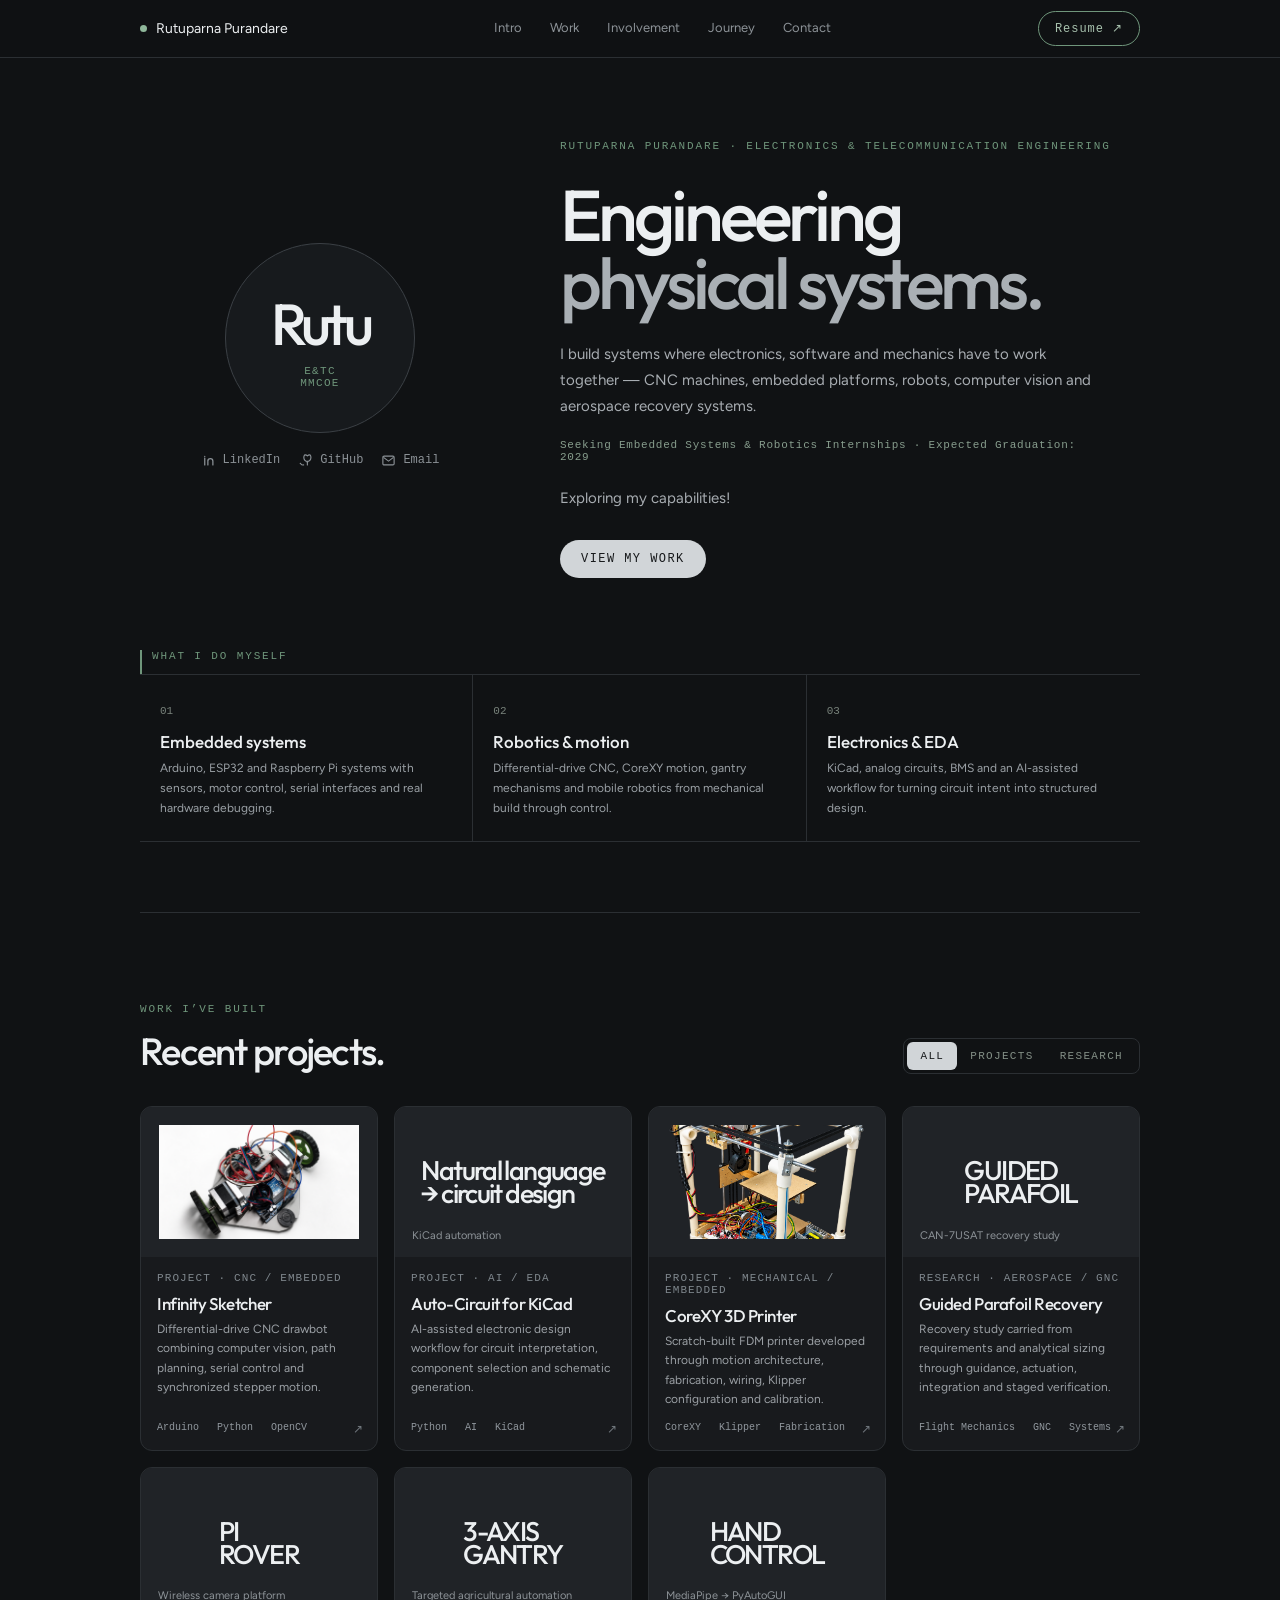
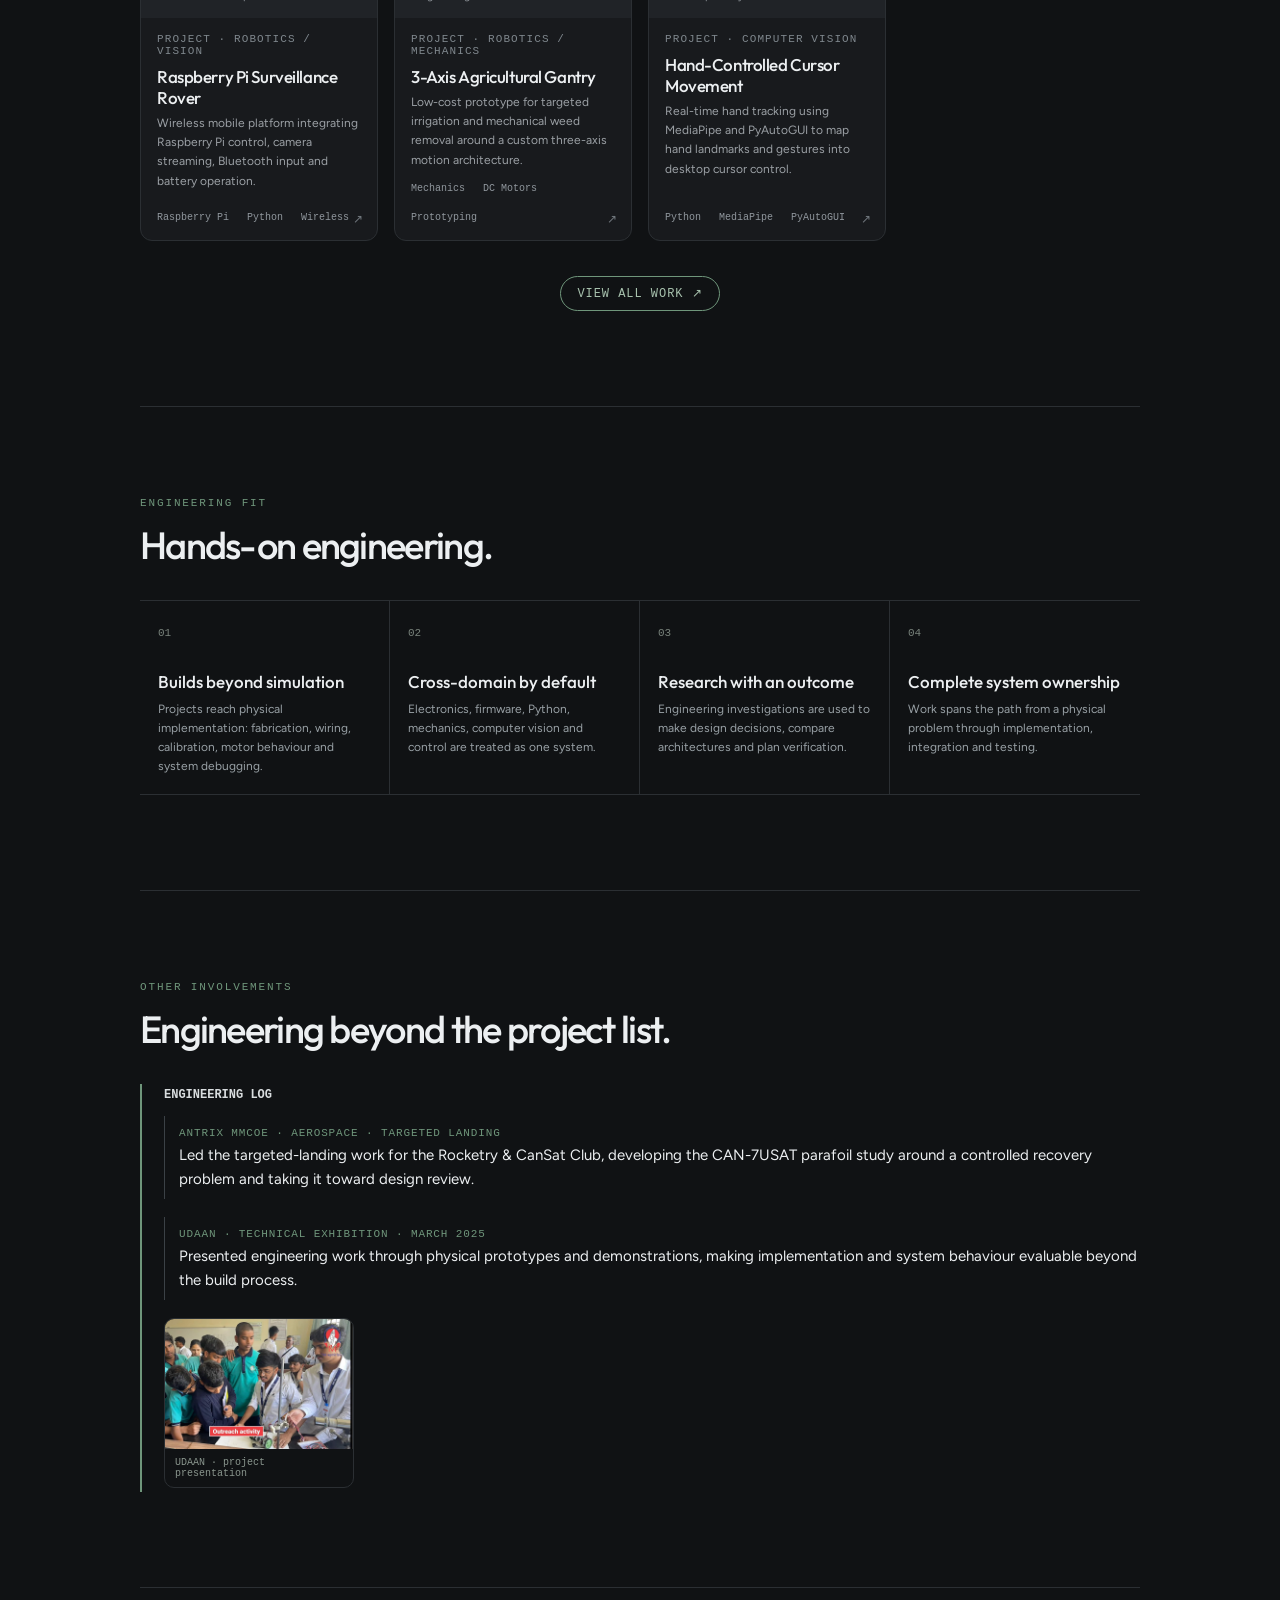
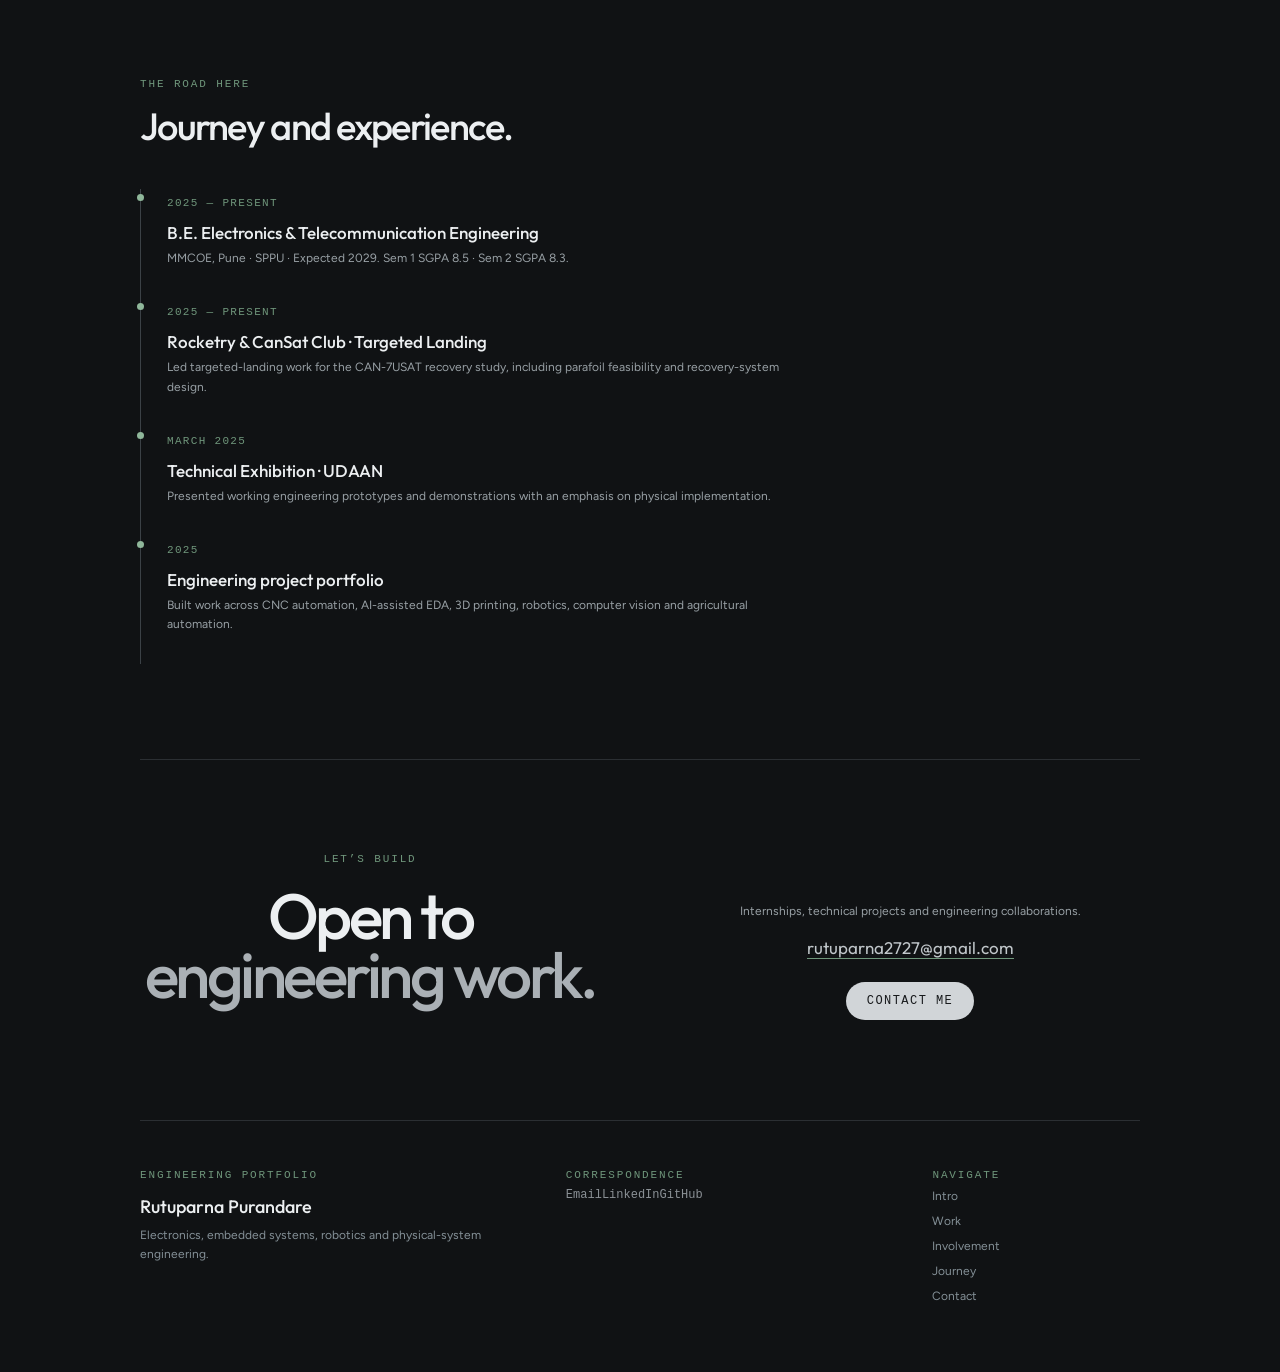
==== commit 8c2b83d2: "Refine portfolio layout, project pages and loading" ====
--- a/index.html
+++ b/index.html
@@ -1 +1 @@
-<!doctype html><html lang="en"><head><meta charset="utf-8"><meta name="viewport" content="width=device-width,initial-scale=1"><title>Rutuparna Purandare — Engineering</title><meta name="description" content="Rutuparna Purandare — electronics, embedded systems, robotics, physical systems and engineering projects."><link rel="stylesheet" href="styles.css"></head><body><header class="topbar"><div class="nav"><a class="name" href="#intro"><i></i>Rutuparna Purandare</a><nav><a href="#intro">Intro</a><a href="#work">Work</a><a href="#highlights">Involvement</a><a href="#journey">Journey</a><a href="#contact">Contact</a></nav><a class="hire" href="assets/RSP%20Resume.pdf" target="_blank">Resume ↗</a><button class="menu" aria-label="Menu">☰</button></div></header><main><section id="intro" class="intro wrap"><div class="intro-left"><div class="portrait"><span>Rutu</span><small>E&amp;TC<br>MMCOE</small></div><div class="social"><a href="https://www.linkedin.com/in/rutuparna-purandare" aria-label="LinkedIn"><svg class="icon" viewBox="0 0 24 24"><path d="M6 8v11M6 5.5v.1M11 19v-6a4 4 0 0 1 8 0v6M11 11v8" stroke="currentColor" fill="none" stroke-width="2" stroke-linecap="round"/></svg>LinkedIn</a><a href="https://github.com/Rutu2701" aria-label="GitHub"><svg class="icon" viewBox="0 0 24 24"><path d="M9 19c-4 1.2-4-2-5.5-2.5M15 19v-3.2c0-1 .4-1.6 1-2.1-3.3-.4-6.7-1.6-6.7-7A5.5 5.5 0 0 1 10.8 3 5.1 5.1 0 0 1 15 4.5 5.1 5.1 0 0 1 19.2 3a5.5 5.5 0 0 1 1.5 3.7c0 5.4-3.4 6.6-6.7 7 .6.5 1 1.3 1 2.6V19" stroke="currentColor" fill="none" stroke-width="1.8" stroke-linecap="round" stroke-linejoin="round"/></svg>GitHub</a><a href="mailto:rutuparna2727@gmail.com" aria-label="Email"><svg class="icon" viewBox="0 0 24 24"><rect x="3" y="5" width="18" height="14" rx="2" fill="none" stroke="currentColor" stroke-width="1.8"/><path d="m4 7 8 6 8-6" fill="none" stroke="currentColor" stroke-width="1.8"/></svg>Email</a></div></div><div class="intro-main"><label>RUTUPARNA PURANDARE · ELECTRONICS &amp; TELECOMMUNICATION ENGINEERING</label><h1>Engineering<br><em>physical systems.</em></h1><p>I build systems where electronics, software and mechanics have to work together — CNC machines, embedded platforms, robots, computer vision and aerospace recovery systems.</p><p class="exploring">Exploring my capabilities.</p><a class="pill filled" href="#work">VIEW MY WORK</a></div></section><section class="what wrap"><div class="box-label">WHAT I DO MYSELF</div><div class="what-grid"><article><small>01</small><h3>Embedded systems</h3><p>Arduino, ESP32 and Raspberry Pi systems with sensors, motor control, serial interfaces and real hardware debugging.</p></article><article><small>02</small><h3>Robotics &amp; motion</h3><p>Differential-drive CNC, CoreXY motion, gantry mechanisms and mobile robotics from mechanical build through control.</p></article><article><small>03</small><h3>Electronics &amp; EDA</h3><p>KiCad, analog circuits, BMS and an AI-assisted workflow for turning circuit intent into structured design.</p></article></div></section><section id="work" class="section wrap"><div class="section-title"><label>WORK I’VE BUILT</label><h2>Recent projects.</h2><div class="filters"><button class="active" data-filter="all">ALL</button><button data-filter="project">PROJECTS</button><button data-filter="research">RESEARCH</button></div></div><div class="cards"><a class="card" data-type="project" href="projects/infinity-sketcher.html"><div class="thumb photo"><img src="assets/infinity-sketcher/image%20of%20vehicle" alt="Infinity Sketcher"></div><div class="card-body"><small>PROJECT · CNC / EMBEDDED</small><h3>Infinity Sketcher</h3><p>Differential-drive CNC drawbot combining computer vision, path planning, serial control and synchronized stepper motion.</p><div class="tags"><i>Arduino</i><i>Python</i><i>OpenCV</i></div></div></a><a class="card" data-type="project" href="projects/circuitforge.html"><div class="thumb"><b>Natural language<br>→ circuit design</b><span>KiCad automation</span></div><div class="card-body"><small>PROJECT · AI / EDA</small><h3>Auto-Circuit for KiCad</h3><p>AI-assisted electronic design workflow for circuit interpretation, component selection and schematic generation.</p><div class="tags"><i>Python</i><i>AI</i><i>KiCad</i></div></div></a><a class="card" data-type="project" href="projects/corexy.html"><div class="thumb photo"><img src="assets/corexy/images/Main%20corexy%20icon,%20banner%20image.png" alt="CoreXY 3D Printer"></div><div class="card-body"><small>PROJECT · MECHANICAL / EMBEDDED</small><h3>CoreXY 3D Printer</h3><p>Scratch-built FDM printer developed through motion architecture, fabrication, wiring, Klipper configuration and calibration.</p><div class="tags"><i>CoreXY</i><i>Klipper</i><i>Fabrication</i></div></div></a><a class="card" data-type="research" href="projects/parafoil-target-landing.html"><div class="thumb parafoil"><b>GUIDED<br>PARAFOIL</b><span>CAN-7USAT recovery study</span></div><div class="card-body"><small>RESEARCH · AEROSPACE / GNC</small><h3>Guided Parafoil Recovery</h3><p>Recovery study carried from requirements and analytical sizing through guidance, actuation, integration and staged verification.</p><div class="tags"><i>Flight Mechanics</i><i>GNC</i><i>Systems</i></div></div></a><a class="card" data-type="project" href="projects/pi-rover.html"><div class="thumb rover"><b>PI<br>ROVER</b><span>Wireless camera platform</span></div><div class="card-body"><small>PROJECT · ROBOTICS / VISION</small><h3>Raspberry Pi Surveillance Rover</h3><p>Wireless mobile platform integrating Raspberry Pi control, camera streaming, Bluetooth input and battery operation.</p><div class="tags"><i>Raspberry Pi</i><i>Python</i><i>Wireless</i></div></div></a><a class="card" data-type="project" href="projects/agri-gantry.html"><div class="thumb gantry"><b>3-AXIS<br>GANTRY</b><span>Targeted agricultural automation</span></div><div class="card-body"><small>PROJECT · ROBOTICS / MECHANICS</small><h3>3-Axis Agricultural Gantry</h3><p>Low-cost prototype for targeted irrigation and mechanical weed removal around a custom three-axis motion architecture.</p><div class="tags"><i>Mechanics</i><i>DC Motors</i><i>Prototyping</i></div></div></a><a class="card" data-type="project" href="projects/color-tracking.html"><div class="thumb vision"><b>COLOR<br>TRACKING</b><span>Computer vision → cursor</span></div><div class="card-body"><small>PROJECT · COMPUTER VISION</small><h3>Color Tracking Cursor</h3><p>Computer-vision experiment translating tracked color coordinates into desktop cursor control.</p><div class="tags"><i>Python</i><i>OpenCV</i><i>HCI</i></div></div></a></div><a class="view-all" href="projects/infinity-sketcher.html">VIEW ALL WORK ↗</a></section><section id="why" class="section wrap"><div class="section-title"><label>ENGINEERING FIT</label><h2>Hands-on engineering.</h2></div><div class="why-grid"><article><small>01</small><h3>Builds beyond simulation</h3><p>Projects reach physical implementation: fabrication, wiring, calibration, motor behaviour and system debugging.</p></article><article><small>02</small><h3>Cross-domain by default</h3><p>Electronics, firmware, Python, mechanics, computer vision and control are treated as one system.</p></article><article><small>03</small><h3>Research with an outcome</h3><p>Engineering investigations are used to make design decisions, compare architectures and plan verification.</p></article><article><small>04</small><h3>Complete system ownership</h3><p>Work spans the path from a physical problem through implementation, integration and testing.</p></article></div></section><section id="highlights" class="section wrap"><div class="section-title"><label>OTHER INVOLVEMENTS</label><h2>Engineering beyond the project list.</h2></div><div class="platform" style="border:0;border-left:1px solid var(--line);border-radius:0;padding:4px 0 4px 22px;background:transparent"><div class="platform-head"><b>ENGINEERING LOG</b><span>RUTUPARNA PURANDARE</span></div><div class="log" style="border:0;margin:14px 0 0;padding:0;max-height:none;overflow:visible"><a href="research/parafoil-target-landing.html" class="log-entry" style="display:block;text-decoration:none;border-left:2px solid var(--green2);padding:3px 0 8px 14px;margin-bottom:18px"><strong>ANTRIX MMCOE · AEROSPACE · TARGETED LANDING</strong><br><span>Led the targeted-landing work for the Rocketry &amp; CanSat Club, developing the CAN-7USAT parafoil study around a controlled recovery problem and taking it toward design review.</span></a><a href="projects/udaan.html" class="log-entry" style="display:block;text-decoration:none;border-left:2px solid var(--green2);padding:3px 0 8px 14px"><strong>UDAAN · TECHNICAL EXHIBITION · MARCH 2025</strong><br><span>Presented engineering work through physical prototypes and demonstrations, making implementation and system behaviour evaluable beyond the build process.</span></a></div><figure style="margin:18px 0 0;border:1px solid var(--line);border-radius:10px;overflow:hidden;background:#111713;max-width:190px"><img src="assets/udaan/images/exhibition.jpg" alt="UDAAN technical exhibition" style="width:100%;height:130px;display:block;object-fit:cover;object-position:72% center"><figcaption style="padding:8px 10px;color:#89958d;font:10px var(--mono)">UDAAN · project presentation</figcaption></figure></div></section><section id="journey" class="section journey wrap"><div class="section-title"><label>THE ROAD HERE</label><h2>Journey and experience.</h2></div><div class="timeline"><article><time>2025 — PRESENT</time><div><h3>B.E. Electronics &amp; Telecommunication Engineering</h3><p>MMCOE, Pune · SPPU · Expected 2029. Sem 1 SGPA 8.5 · Sem 2 SGPA 8.3.</p></div></article><article><time>2025 — PRESENT</time><div><h3>Rocketry &amp; CanSat Club · Targeted Landing</h3><p>Led targeted-landing work for the CAN-7USAT recovery study, including parafoil feasibility and recovery-system design.</p></div></article><article><time>MARCH 2025</time><div><h3>Technical Exhibition · UDAAN</h3><p>Presented working engineering prototypes and demonstrations with an emphasis on physical implementation.</p></div></article><article><time>2025</time><div><h3>Engineering project portfolio</h3><p>Built work across CNC automation, AI-assisted EDA, 3D printing, robotics, computer vision and agricultural automation.</p></div></article></div></section><section id="contact" class="contact"><div><label>LET’S BUILD</label><h2>Open to<br><em>engineering work.</em></h2></div><div><p>Internships, technical projects and engineering collaborations.</p><a class="email" href="mailto:rutuparna2727@gmail.com">rutuparna2727@gmail.com</a><a class="pill filled" href="mailto:rutuparna2727@gmail.com"><svg class="icon" viewBox="0 0 24 24"><rect x="3" y="5" width="18" height="14" rx="2" fill="none" stroke="currentColor" stroke-width="1.8"/><path d="m4 7 8 6 8-6" fill="none" stroke="currentColor" stroke-width="1.8"/></svg> CONTACT ME</a></div></section></main><footer><div><label>THE ENGINEERING PRACTICE</label><h3>Rutuparna Purandare</h3><p>Electronics, embedded systems, robotics and physical-system engineering.</p></div><div><label>CORRESPONDENCE</label><a class="icon-link" href="mailto:rutuparna2727@gmail.com"><svg class="icon" viewBox="0 0 24 24"><rect x="3" y="5" width="18" height="14" rx="2" fill="none" stroke="currentColor" stroke-width="1.8"/><path d="m4 7 8 6 8-6" fill="none" stroke="currentColor" stroke-width="1.8"/></svg>rutuparna2727@gmail.com</a><a class="icon-link" href="https://www.linkedin.com/in/rutuparna-purandare"><svg class="icon" viewBox="0 0 24 24"><path d="M6 8v11M6 5.5v.1M11 19v-6a4 4 0 0 1 8 0v6M11 11v8" stroke="currentColor" fill="none" stroke-width="2" stroke-linecap="round"/></svg>LinkedIn</a><a class="icon-link" href="https://github.com/Rutu2701"><svg class="icon" viewBox="0 0 24 24"><path d="M9 19c-4 1.2-4-2-5.5-2.5M15 19v-3.2c0-1 .4-1.6 1-2.1-3.3-.4-6.7-1.6-6.7-7A5.5 5.5 0 0 1 10.8 3 5.1 5.1 0 0 1 15 4.5 5.1 5.1 0 0 1 19.2 3a5.5 5.5 0 0 1 1.5 3.7c0 5.4-3.4 6.7-6.7 7 .6.5 1 1.3 1 2.6V19" stroke="currentColor" fill="none" stroke-width="1.8" stroke-linecap="round" stroke-linejoin="round"/></svg>GitHub</a></div><div><label>NAVIGATE</label><a href="#intro">Intro</a><a href="#work">Work</a><a href="#highlights">Involvement</a><a href="#journey">Journey</a><a href="#contact">Contact</a></div></footer><script src="script.js"></script></body></html>+<!doctype html><html lang="en"><head><meta charset="utf-8"><meta name="viewport" content="width=device-width,initial-scale=1"><title>Rutuparna Purandare — Engineering</title><meta name="description" content="Rutuparna Purandare — electronics, embedded systems, robotics, physical systems and engineering projects."><link rel="stylesheet" href="styles.css"></head><body><header class="topbar"><div class="nav"><a class="name" href="#intro"><i></i>Rutuparna Purandare</a><nav><a href="#intro">Intro</a><a href="#work">Work</a><a href="#highlights">Involvement</a><a href="#journey">Journey</a><a href="#contact">Contact</a></nav><a class="hire" href="assets/RSP%20Resume.pdf" target="_blank">Resume ↗</a><button class="menu" aria-label="Menu">☰</button></div></header><main><section id="intro" class="intro wrap"><div class="intro-left"><div class="portrait"><span>Rutu</span><small>E&amp;TC<br>MMCOE</small></div><div class="social"><a href="https://www.linkedin.com/in/rutuparna-purandare" aria-label="LinkedIn"><svg class="icon" viewBox="0 0 24 24"><path d="M6 8v11M6 5.5v.1M11 19v-6a4 4 0 0 1 8 0v6M11 11v8" stroke="currentColor" fill="none" stroke-width="2" stroke-linecap="round"/></svg>LinkedIn</a><a href="https://github.com/Rutu2701" aria-label="GitHub"><svg class="icon" viewBox="0 0 24 24"><path d="M9 19c-4 1.2-4-2-5.5-2.5M15 19v-3.2c0-1 .4-1.6 1-2.1-3.3-.4-6.7-1.6-6.7-7A5.5 5.5 0 0 1 10.8 3 5.1 5.1 0 0 1 15 4.5 5.1 5.1 0 0 1 19.2 3a5.5 5.5 0 0 1 1.5 3.7c0 5.4-3.4 6.6-6.7 7 .6.5 1 1.3 1 2.6V19" stroke="currentColor" fill="none" stroke-width="1.8" stroke-linecap="round" stroke-linejoin="round"/></svg>GitHub</a><a href="mailto:rutuparna2727@gmail.com" aria-label="Email"><svg class="icon" viewBox="0 0 24 24"><rect x="3" y="5" width="18" height="14" rx="2" fill="none" stroke="currentColor" stroke-width="1.8"/><path d="m4 7 8 6 8-6" fill="none" stroke="currentColor" stroke-width="1.8"/></svg>Email</a></div></div><div class="intro-main"><label>RUTUPARNA PURANDARE · ELECTRONICS &amp; TELECOMMUNICATION ENGINEERING</label><h1>Engineering<br><em>physical systems.</em></h1><p>I build systems where electronics, software and mechanics have to work together — CNC machines, embedded platforms, robots, computer vision and aerospace recovery systems.</p><p class="availability">Seeking Embedded Systems &amp; Robotics Internships · Expected Graduation: 2029</p><p class="exploring">Exploring my capabilities!</p><a class="pill filled" href="#work">VIEW MY WORK</a></div></section><section class="what wrap"><div class="box-label">WHAT I DO MYSELF</div><div class="what-grid"><article><small>01</small><h3>Embedded systems</h3><p>Arduino, ESP32 and Raspberry Pi systems with sensors, motor control, serial interfaces and real hardware debugging.</p></article><article><small>02</small><h3>Robotics &amp; motion</h3><p>Differential-drive CNC, CoreXY motion, gantry mechanisms and mobile robotics from mechanical build through control.</p></article><article><small>03</small><h3>Electronics &amp; EDA</h3><p>KiCad, analog circuits, BMS and an AI-assisted workflow for turning circuit intent into structured design.</p></article></div></section><section id="work" class="section wrap"><div class="section-title"><label>WORK I’VE BUILT</label><h2>Recent projects.</h2><div class="filters"><button class="active" data-filter="all">ALL</button><button data-filter="project">PROJECTS</button><button data-filter="research">RESEARCH</button></div></div><div class="cards"><a class="card" data-type="project" href="projects/infinity-sketcher.html"><div class="thumb photo"><img src="assets/infinity-sketcher/image%20of%20vehicle" alt="Infinity Sketcher"></div><div class="card-body"><small>PROJECT · CNC / EMBEDDED</small><h3>Infinity Sketcher</h3><p>Differential-drive CNC drawbot combining computer vision, path planning, serial control and synchronized stepper motion.</p><div class="tags"><i>Arduino</i><i>Python</i><i>OpenCV</i></div></div></a><a class="card" data-type="project" href="projects/circuitforge.html"><div class="thumb"><b>Natural language<br>→ circuit design</b><span>KiCad automation</span></div><div class="card-body"><small>PROJECT · AI / EDA</small><h3>Auto-Circuit for KiCad</h3><p>AI-assisted electronic design workflow for circuit interpretation, component selection and schematic generation.</p><div class="tags"><i>Python</i><i>AI</i><i>KiCad</i></div></div></a><a class="card" data-type="project" href="projects/corexy.html"><div class="thumb photo"><img src="assets/corexy/images/Main%20corexy%20icon,%20banner%20image.png" alt="CoreXY 3D Printer"></div><div class="card-body"><small>PROJECT · MECHANICAL / EMBEDDED</small><h3>CoreXY 3D Printer</h3><p>Scratch-built FDM printer developed through motion architecture, fabrication, wiring, Klipper configuration and calibration.</p><div class="tags"><i>CoreXY</i><i>Klipper</i><i>Fabrication</i></div></div></a><a class="card" data-type="research" href="projects/parafoil-target-landing.html"><div class="thumb parafoil"><b>GUIDED<br>PARAFOIL</b><span>CAN-7USAT recovery study</span></div><div class="card-body"><small>RESEARCH · AEROSPACE / GNC</small><h3>Guided Parafoil Recovery</h3><p>Recovery study carried from requirements and analytical sizing through guidance, actuation, integration and staged verification.</p><div class="tags"><i>Flight Mechanics</i><i>GNC</i><i>Systems</i></div></div></a><a class="card" data-type="project" href="projects/pi-rover.html"><div class="thumb rover"><b>PI<br>ROVER</b><span>Wireless camera platform</span></div><div class="card-body"><small>PROJECT · ROBOTICS / VISION</small><h3>Raspberry Pi Surveillance Rover</h3><p>Wireless mobile platform integrating Raspberry Pi control, camera streaming, Bluetooth input and battery operation.</p><div class="tags"><i>Raspberry Pi</i><i>Python</i><i>Wireless</i></div></div></a><a class="card" data-type="project" href="projects/agri-gantry.html"><div class="thumb gantry"><b>3-AXIS<br>GANTRY</b><span>Targeted agricultural automation</span></div><div class="card-body"><small>PROJECT · ROBOTICS / MECHANICS</small><h3>3-Axis Agricultural Gantry</h3><p>Low-cost prototype for targeted irrigation and mechanical weed removal around a custom three-axis motion architecture.</p><div class="tags"><i>Mechanics</i><i>DC Motors</i><i>Prototyping</i></div></div></a><a class="card" data-type="project" href="projects/color-tracking.html"><div class="thumb vision"><b>HAND<br>CONTROL</b><span>MediaPipe → PyAutoGUI</span></div><div class="card-body"><small>PROJECT · COMPUTER VISION</small><h3>Hand-Controlled Cursor Movement</h3><p>Real-time hand tracking using MediaPipe and PyAutoGUI to map hand landmarks and gestures into desktop cursor control.</p><div class="tags"><i>Python</i><i>MediaPipe</i><i>PyAutoGUI</i></div></div></a></div><a class="view-all" href="projects/index.html">VIEW ALL WORK ↗</a></section><section id="why" class="section wrap"><div class="section-title"><label>ENGINEERING FIT</label><h2>Hands-on engineering.</h2></div><div class="why-grid"><article><small>01</small><h3>Builds beyond simulation</h3><p>Projects reach physical implementation: fabrication, wiring, calibration, motor behaviour and system debugging.</p></article><article><small>02</small><h3>Cross-domain by default</h3><p>Electronics, firmware, Python, mechanics, computer vision and control are treated as one system.</p></article><article><small>03</small><h3>Research with an outcome</h3><p>Engineering investigations are used to make design decisions, compare architectures and plan verification.</p></article><article><small>04</small><h3>Complete system ownership</h3><p>Work spans the path from a physical problem through implementation, integration and testing.</p></article></div></section><section id="highlights" class="section wrap"><div class="section-title"><label>OTHER INVOLVEMENTS</label><h2>Engineering beyond the project list.</h2></div><div class="platform"><div class="platform-head"><b>ENGINEERING LOG</b></div><div class="log"><a href="research/parafoil-target-landing.html" class="log-entry"><strong>ANTRIX MMCOE · AEROSPACE · TARGETED LANDING</strong><br><span>Led the targeted-landing work for the Rocketry &amp; CanSat Club, developing the CAN-7USAT parafoil study around a controlled recovery problem and taking it toward design review.</span></a><a href="projects/udaan.html" class="log-entry"><strong>UDAAN · TECHNICAL EXHIBITION · MARCH 2025</strong><br><span>Presented engineering work through physical prototypes and demonstrations, making implementation and system behaviour evaluable beyond the build process.</span></a></div><figure style="margin:18px 0 0;border:1px solid var(--line);border-radius:10px;overflow:hidden;max-width:190px"><img src="assets/udaan/images/exhibition.jpg" alt="UDAAN technical exhibition" style="width:100%;height:130px;display:block;object-fit:cover;object-position:72% center"><figcaption style="padding:8px 10px;color:#89958d;font:10px var(--mono)">UDAAN · project presentation</figcaption></figure></section><section id="journey" class="section journey wrap"><div class="section-title"><label>THE ROAD HERE</label><h2>Journey and experience.</h2></div><div class="timeline"><article><time>2025 — PRESENT</time><div><h3>B.E. Electronics &amp; Telecommunication Engineering</h3><p>MMCOE, Pune · SPPU · Expected 2029. Sem 1 SGPA 8.5 · Sem 2 SGPA 8.3.</p></div></article><article><time>2025 — PRESENT</time><div><h3>Rocketry &amp; CanSat Club · Targeted Landing</h3><p>Led targeted-landing work for the CAN-7USAT recovery study, including parafoil feasibility and recovery-system design.</p></div></article><article><time>MARCH 2025</time><div><h3>Technical Exhibition · UDAAN</h3><p>Presented working engineering prototypes and demonstrations with an emphasis on physical implementation.</p></div></article><article><time>2025</time><div><h3>Engineering project portfolio</h3><p>Built work across CNC automation, AI-assisted EDA, 3D printing, robotics, computer vision and agricultural automation.</p></div></article></div></section><section id="contact" class="contact"><div><label>LET’S BUILD</label><h2>Open to<br><em>engineering work.</em></h2></div><div><p>Internships, technical projects and engineering collaborations.</p><a class="email" href="mailto:rutuparna2727@gmail.com">rutuparna2727@gmail.com</a><a class="pill filled" href="mailto:rutuparna2727@gmail.com">CONTACT ME</a></div></section></main><footer><div><label>ENGINEERING PORTFOLIO</label><h3>Rutuparna Purandare</h3><p>Electronics, embedded systems, robotics and physical-system engineering.</p></div><div><label>CORRESPONDENCE</label><a class="icon-link" href="mailto:rutuparna2727@gmail.com">Email</a><a class="icon-link" href="https://www.linkedin.com/in/rutuparna-purandare">LinkedIn</a><a class="icon-link" href="https://github.com/Rutu2701">GitHub</a></div><div><label>NAVIGATE</label><a href="#intro">Intro</a><a href="#work">Work</a><a href="#highlights">Involvement</a><a href="#journey">Journey</a><a href="#contact">Contact</a></div></footer><script src="script.js"></script></body></html>
--- a/styles.css
+++ b/styles.css
@@ -1,6 +1,3 @@
 @import url('https://fonts.googleapis.com/css2?family=Figtree:wght@400;500;600&family=Outfit:wght@400;500;600&display=swap');
-:root{--bg:#0b0e0c;--panel:#101512;--card:#121915;--ink:#edf3ed;--muted:#a4afa6;--dim:#738078;--line:#29352e;--green:#9ed8b0;--green2:#6fae82;--display:Outfit,Figtree,sans-serif;--body:Figtree,system-ui,sans-serif;--mono:ui-monospace,SFMono-Regular,Menlo,Monaco,Consolas,monospace;--max:1000px}*{box-sizing:border-box}html{scroll-behavior:smooth;scroll-padding-top:72px}body{margin:0;background:var(--bg);color:var(--ink);font-family:var(--body);font-size:15px;line-height:1.6}a{color:inherit}.topbar{position:fixed;z-index:50;top:0;left:0;right:0;height:58px;background:rgba(11,14,12,.97);border-bottom:1px solid var(--line)}.nav{max-width:var(--max);height:100%;margin:auto;display:flex;align-items:center;justify-content:space-between}.name{font:14px var(--body);text-decoration:none;display:flex;gap:9px;align-items:center}.name i{width:7px;height:7px;border-radius:50%;background:var(--green);display:block}.nav nav{display:flex;gap:28px}.nav nav a{font-size:13px;color:#8c9990;text-decoration:none}.nav nav a:hover{color:var(--green)}.hire,.view-all,.visit,.repo-actions .button{border:1px solid var(--green2);border-radius:999px;padding:9px 16px;color:var(--green);font:12px var(--mono);letter-spacing:.08em;text-decoration:none;background:transparent}.hire:hover,.view-all:hover,.visit:hover,.repo-actions .button:hover{background:var(--green);color:#0b0e0c}.menu{display:none;background:none;border:0;color:var(--ink)}.wrap{max-width:var(--max);margin:auto}.intro{min-height:650px;padding-top:120px;padding-bottom:60px;display:grid;grid-template-columns:360px 1fr;gap:60px;align-items:center}.intro-left{text-align:center}.portrait{width:190px;height:190px;margin:0 auto 20px;border-radius:50%;border:1px solid #3d5947;background:radial-gradient(circle at 50% 35%,#203126,#121a15 62%,#090c0a);display:flex;align-items:center;justify-content:center;flex-direction:column;box-shadow:0 0 0 7px rgba(158,216,176,.045)}.portrait span{font:58px var(--display);font-weight:500;letter-spacing:-.08em;color:#dceee1}.portrait small{font:11px var(--mono);letter-spacing:.12em;color:var(--green2);margin-top:5px}.social{display:flex;justify-content:center;gap:18px;flex-wrap:wrap}.social a,.icon-link{font:12px var(--mono);color:#8b968e;text-decoration:none;display:inline-flex;align-items:center;gap:7px}.social a:hover,.icon-link:hover{color:var(--green)}.icon{width:15px;height:15px;display:inline-block;flex:0 0 15px}.intro-main label,.section-title label,.contact label,footer label,.box-label{font:11px var(--mono);letter-spacing:.17em;color:var(--green2)}.intro-main h1{font:500 clamp(48px,6vw,72px) var(--display);line-height:.94;letter-spacing:-.055em;margin:25px 0 24px}.intro-main h1 em,.contact h2 em{font-style:normal;color:#aab5ad}.intro-main>p{max-width:540px;color:var(--muted);font-size:15px;line-height:1.75;margin:0 0 28px}.pill{display:inline-block;border-radius:999px;padding:12px 21px;text-decoration:none;font:12px var(--mono);letter-spacing:.12em}.pill.filled{background:var(--green);color:#102016}.what{border:1px solid var(--line);border-radius:16px;padding:15px 10px 10px;margin-bottom:70px}.box-label{padding:0 10px 12px}.what-grid{display:grid;grid-template-columns:repeat(3,1fr);gap:9px}.what article{border:1px solid #29362e;border-radius:14px;padding:16px 14px 18px;background:#0f1411}.what article small,.why-grid small{font:11px var(--mono);color:#819087}.what h3{font:500 17px var(--display);margin:10px 0 7px}.what p{font-size:12px;color:#9aa59d;line-height:1.65;margin:0}.section{padding-top:82px;padding-bottom:95px;border-top:1px solid var(--line)}.section-title{position:relative;margin-bottom:34px}.section-title h2{font:500 38px var(--display);letter-spacing:-.045em;line-height:1.05;margin:13px 0 0}.filters{position:absolute;right:0;bottom:-2px;border:1px solid var(--line);border-radius:999px;padding:3px;display:flex}.filters button{border:0;background:none;color:#849087;font:11px var(--mono);letter-spacing:.12em;border-radius:999px;padding:8px 13px;cursor:pointer}.filters button.active{background:var(--green);color:#102016}.cards{display:grid;grid-template-columns:repeat(4,1fr);gap:16px}.card{border:1px solid var(--line);border-radius:15px;overflow:hidden;background:var(--card);text-decoration:none;transition:.2s;min-width:0}.card:hover{transform:translateY(-3px);border-color:#496253}.thumb{height:150px;background:#151d18;display:flex;align-items:center;justify-content:center;padding:18px;position:relative;overflow:hidden}.thumb:before{content:"";position:absolute;inset:0;background:linear-gradient(135deg,transparent 47%,rgba(158,216,176,.18) 47.5%,rgba(158,216,176,.18) 48%,transparent 48.5%),linear-gradient(155deg,transparent 66%,rgba(255,255,255,.04) 66.5%,rgba(255,255,255,.04) 67.2%,transparent 67.7%)}.thumb b,.thumb span{position:relative;z-index:1}.thumb b{font:500 27px var(--display);line-height:.86;letter-spacing:-.06em}.thumb span{font-size:11px;color:#8d998f;position:absolute;bottom:13px;left:17px}.thumb.photo img{width:100%;height:100%;object-fit:cover;display:block}.thumb.photo:before{display:none}.thumb.parafoil{background:#142018}.thumb.rover{background:#15201d}.thumb.gantry{background:#1b211b}.thumb.vision{background:#171e1b}.card-body{padding:15px 16px 17px}.card-body>small{font:11px var(--mono);letter-spacing:.1em;color:#829087}.card h3{font:17px var(--display);font-weight:500;margin:9px 0 6px;letter-spacing:-.025em}.card p{font-size:12px;color:#9ba69e;line-height:1.6;margin:0;display:-webkit-box;-webkit-line-clamp:3;-webkit-box-orient:vertical;overflow:hidden}.tags{display:flex;gap:6px;flex-wrap:wrap;margin-top:13px}.tags i,.tags span{font:10px var(--mono);font-style:normal;color:#87938b;border:1px solid #2d3b32;border-radius:999px;padding:5px 7px}.view-all{display:block;width:max-content;margin:35px auto 0}.why-grid{display:grid;grid-template-columns:repeat(4,1fr);border:1px solid var(--line);border-radius:15px;overflow:hidden}.why-grid article{min-height:180px;padding:18px;border-right:1px solid var(--line)}.why-grid article:last-child{border-right:0}.why-grid h3{font:17px var(--display);font-weight:500;margin:28px 0 8px}.why-grid p{font-size:12px;color:#98a49b;margin:0}.platform{border:1px solid var(--line);border-radius:15px;padding:18px;background:#0e1310}.platform-head{display:flex;justify-content:space-between;font:12px var(--mono);color:#d9e2db}.platform-head span{color:#77847c}.log{border:1px solid #29372e;border-radius:11px;margin:14px 0;padding:4px 13px;max-height:270px;overflow:auto}.log p{font-size:12px;color:#9ba69e;margin:14px 0}.log strong{font:11px var(--mono);color:var(--green2);letter-spacing:.08em}.visit{display:inline-block;padding:9px 14px}.timeline{width:650px;max-width:100%;margin-top:42px;border-left:1px solid #3b4c41;padding-left:26px}.timeline article{position:relative;padding:0 0 30px}.timeline article:before{content:"";position:absolute;width:7px;height:7px;border-radius:50%;background:var(--green);left:-30px;top:5px}.timeline time{font:11px var(--mono);letter-spacing:.12em;color:var(--green2)}.timeline h3{font:17px var(--display);font-weight:500;margin:9px 0 6px}.timeline p{font-size:12px;color:#98a49b;margin:0}.contact{max-width:var(--max);margin:auto;border-top:1px solid var(--line);padding-top:85px;padding-bottom:100px;display:grid;grid-template-columns:1fr 1fr;gap:80px;text-align:center}.contact h2{font:500 clamp(42px,5.5vw,64px) var(--display);line-height:.92;letter-spacing:-.055em;margin:18px 0 0}.contact>div:nth-child(2){padding-top:45px}.contact>div:nth-child(2)>p{font-size:12px;color:#98a49b}.email{display:block;width:max-content;margin:15px auto 23px;color:#c5d5ca;text-decoration:none;border-bottom:1px solid var(--green2);font:17px var(--display)}footer{border-top:1px solid var(--line);max-width:var(--max);margin:auto;padding:48px 0 55px;display:grid;grid-template-columns:1.2fr 1fr .7fr;gap:70px}footer h3{font:18px var(--display);font-weight:500;margin:14px 0 8px}footer p,footer a{font-size:12px;color:#849088;text-decoration:none;display:block;margin:6px 0}footer label{display:block}.menu{font-size:20px}
-.case-page{padding-top:94px}.case-shell{max-width:1000px;margin:0 auto;padding:0 28px 70px}.case-back{display:inline-flex;align-items:center;gap:7px;color:#8c9990;text-decoration:none;font-size:13px;margin-bottom:28px}.case-back:hover{color:var(--green)}.case-hero{padding:20px 0 42px}.case-hero-top{display:grid;grid-template-columns:minmax(0,1fr) 330px;gap:52px;align-items:center}.case-eyebrow{font:12px var(--mono);letter-spacing:.13em;color:var(--green2);margin:0 0 17px}.case-hero h1{font:500 clamp(38px,5vw,60px) var(--display);letter-spacing:-.05em;line-height:1;margin:0 0 18px}.case-lede{max-width:700px;color:var(--muted);font-size:15px;line-height:1.75;margin:0}.case-lede strong{color:var(--ink);font-weight:500}.exploring{margin:20px 0 0;color:var(--green2);font:12px var(--mono);letter-spacing:.09em;text-transform:uppercase}.overview-media{margin:0;border:1px solid var(--line);border-radius:15px;overflow:hidden;background:var(--card);box-shadow:0 18px 45px rgba(0,0,0,.2)}.overview-media img{width:100%;height:250px;display:block;object-fit:cover}.overview-media figcaption{padding:11px 13px;color:#89958d;font:11px var(--mono);letter-spacing:.02em}.case-section-label{font:11px var(--mono);letter-spacing:.17em;color:var(--green2);margin:28px 0 12px}.skills{display:flex;gap:8px;flex-wrap:wrap}.skill{border:1px solid var(--line);border-radius:999px;padding:8px 11px;font:11px var(--mono);color:#c3d0c6;letter-spacing:.02em;background:#101612}.case-tags{display:flex;gap:7px;flex-wrap:wrap;margin:14px 0 0}.case-tag{border:1px solid #2d3b32;border-radius:999px;padding:6px 9px;color:#8d9a91;font:10px var(--mono)}.case-grid{display:grid;grid-template-columns:repeat(2,1fr);gap:13px;margin-top:34px}.case-card{background:var(--card);padding:21px;border:1px solid var(--line);border-radius:15px}.case-card h3{margin:0 0 8px;font:500 18px var(--display)}.case-card p{color:#9ba69e;font-size:13px;line-height:1.7;margin:0}.case-content{margin-top:25px}.case-block{border-top:1px solid var(--line);padding:34px 0}.case-block h2{font:500 29px var(--display);letter-spacing:-.04em;margin:0 0 12px}.case-block p,.case-block li{color:#9ba69e;font-size:13px;line-height:1.75}.impact{font-size:16px!important;color:#cbd8ce!important;max-width:800px}.equation{display:inline-block;border:1px solid var(--line);border-radius:9px;padding:10px 14px;margin:6px 0;font:13px var(--mono);color:var(--ink);background:#101612}.tech-table{width:100%;border-collapse:collapse;margin-top:17px;border:1px solid var(--line);background:#0e1310}.tech-table th,.tech-table td{padding:13px 15px;border-bottom:1px solid var(--line);text-align:left;vertical-align:top}.tech-table tr:last-child th,.tech-table tr:last-child td{border-bottom:0}.tech-table th{width:23%;font:11px var(--mono);letter-spacing:.07em;color:var(--green2);font-weight:500}.tech-table td{color:#9ba69e;font-size:13px}.media-grid{display:grid;grid-template-columns:repeat(2,1fr);gap:15px;margin-top:19px}.figure{margin:0;border:1px solid var(--line);border-radius:15px;overflow:hidden;background:var(--card);box-shadow:0 18px 45px rgba(0,0,0,.14)}.figure img{width:100%;height:280px;display:block;object-fit:cover}.figure.contain img{object-fit:contain;background:#101310}.figure figcaption{padding:11px 13px;color:#89958d;font:11px var(--mono);border-top:1px solid var(--line)}.repo-actions{display:flex;gap:9px;flex-wrap:wrap;margin-top:22px}.repo-actions .button{display:inline-flex;align-items:center;gap:8px}.notes-placeholder{border-top:1px solid var(--line);padding:34px 0 0;margin-top:0}.notes-placeholder h2{font:500 29px var(--display);letter-spacing:-.04em;margin:0 0 12px}.notes-editor{border:1px dashed #3a4b40;border-radius:15px;padding:19px 20px;background:#0f1411}.notes-editor p{margin:0;color:#68766d;font-size:12px;line-height:1.7}.icon-link svg,.repo-actions svg{width:16px;height:16px;stroke:currentColor;fill:none;stroke-width:1.8}.case-footer{max-width:1000px;margin:auto;padding:0 28px 55px}.case-footer footer{max-width:none}
-@media(max-width:1050px){.nav{padding:0 25px}.wrap,.contact,footer{max-width:calc(100% - 50px)}.intro{grid-template-columns:300px 1fr;gap:40px}.cards{grid-template-columns:repeat(2,1fr)}}
-@media(max-width:850px){.case-shell{max-width:calc(100% - 36px);padding-left:0;padding-right:0}.case-hero-top{grid-template-columns:1fr;gap:28px}.overview-media{max-width:560px}.case-grid,.media-grid{grid-template-columns:1fr}.case-page{padding-top:80px}}
-@media(max-width:700px){.nav{padding:0 18px}.nav nav,.hire{display:none}.menu{display:block}.wrap,.contact,footer{max-width:calc(100% - 36px)}.intro{display:block;padding-top:105px;min-height:auto;text-align:center}.intro-left{margin-bottom:45px}.intro-main>p{margin-left:auto;margin-right:auto}.what-grid{grid-template-columns:1fr}.what{margin-bottom:45px}.section{padding-top:60px;padding-bottom:70px}.section-title h2{font-size:33px}.filters{position:static;width:max-content;margin-top:18px}.cards{grid-template-columns:1fr}.thumb{height:210px}.why-grid{grid-template-columns:1fr}.why-grid article{border-right:0;border-bottom:1px solid var(--line)}.why-grid article:last-child{border-bottom:0}.contact{grid-template-columns:1fr;gap:20px;text-align:center;padding-top:65px}.contact>div:nth-child(2){padding-top:10px}footer{grid-template-columns:1fr;gap:28px;padding-bottom:40px}.case-hero h1{font-size:40px}.case-lede{font-size:14px}.case-block{padding:28px 0}.case-block h2{font-size:27px}.case-grid{gap:10px}.figure img{height:250px}}
+:root{--bg:#101214;--panel:#151719;--card:#181a1d;--ink:#eceff1;--muted:#a8adb2;--dim:#7d8389;--line:#2b2f33;--green:#8fb79a;--green2:#6f967b;--display:Outfit,Figtree,sans-serif;--body:Figtree,system-ui,sans-serif;--mono:ui-monospace,SFMono-Regular,Menlo,Monaco,Consolas,monospace;--max:1000px}*{box-sizing:border-box}html{scroll-behavior:smooth;scroll-padding-top:72px}body{margin:0;background:var(--bg);color:var(--ink);font-family:var(--body);font-size:15px;line-height:1.6}a{color:inherit}.topbar{position:fixed;z-index:50;top:0;left:0;right:0;height:58px;background:rgba(16,18,20,.97);border-bottom:1px solid var(--line)}.nav{max-width:var(--max);height:100%;margin:auto;display:flex;align-items:center;justify-content:space-between}.name{font:14px var(--body);text-decoration:none;display:flex;gap:9px;align-items:center}.name i{width:7px;height:7px;border-radius:50%;background:var(--green);display:block}.nav nav{display:flex;gap:28px}.nav nav a{font-size:13px;color:#8c9297;text-decoration:none}.nav nav a:hover,.social a:hover,.icon-link:hover,.case-back:hover{color:var(--green)}.hire,.view-all,.visit,.repo-actions .button{border:1px solid var(--green2);border-radius:999px;padding:9px 16px;color:#a8c2ae;font:12px var(--mono);letter-spacing:.08em;text-decoration:none;background:transparent}.hire:hover,.view-all:hover,.visit:hover,.repo-actions .button:hover{background:var(--green);color:#111514}.menu{display:none;background:none;border:0;color:var(--ink);font-size:20px}.wrap{max-width:var(--max);margin:auto}.intro{min-height:650px;padding-top:120px;padding-bottom:60px;display:grid;grid-template-columns:360px 1fr;gap:60px;align-items:center}.intro-left{text-align:center}.portrait{width:190px;height:190px;margin:0 auto 20px;border-radius:50%;border:1px solid #3b4045;background:#171a1d;display:flex;align-items:center;justify-content:center;flex-direction:column}.portrait span{font:58px var(--display);font-weight:500;letter-spacing:-.08em}.portrait small{font:11px var(--mono);letter-spacing:.12em;color:var(--green2);margin-top:5px}.social{display:flex;justify-content:center;gap:18px;flex-wrap:wrap}.social a,.icon-link{font:12px var(--mono);color:#8b9196;text-decoration:none;display:inline-flex;align-items:center;gap:7px}.icon{width:15px;height:15px;display:inline-block;flex:0 0 15px}.intro-main label,.section-title label,.contact label,footer label,.box-label{font:11px var(--mono);letter-spacing:.17em;color:var(--green2)}.intro-main h1{font:500 clamp(48px,6vw,72px) var(--display);line-height:.94;letter-spacing:-.055em;margin:25px 0 24px}.intro-main h1 em,.contact h2 em{font-style:normal;color:#aab0b5}.intro-main>p{max-width:540px;color:var(--muted);font-size:15px;line-height:1.75;margin:0 0 28px}.availability{color:#879d8d!important;font:11px var(--mono)!important;letter-spacing:.07em!important;margin:-8px 0 22px!important}.pill{display:inline-block;border-radius:999px;padding:12px 21px;text-decoration:none;font:12px var(--mono);letter-spacing:.12em}.pill.filled{background:#d1d5d8;color:#17191b}.what{margin-bottom:70px}.box-label{border-left:2px solid var(--green2);padding:0 0 12px 10px}.what-grid{display:grid;grid-template-columns:repeat(3,1fr);border-top:1px solid var(--line);border-bottom:1px solid var(--line)}.what article{padding:22px 20px 23px;border-right:1px solid var(--line)}.what article:last-child{border-right:0}.what article small,.why-grid small{font:11px var(--mono);color:#78827b}.what h3{font:500 17px var(--display);margin:10px 0 7px}.what p{font-size:12px;color:#9aa0a5;line-height:1.65;margin:0}.section{padding-top:82px;padding-bottom:95px;border-top:1px solid var(--line)}.section-title{position:relative;margin-bottom:34px}.section-title h2{font:500 38px var(--display);letter-spacing:-.045em;line-height:1.05;margin:13px 0 0}.filters{position:absolute;right:0;bottom:-2px;border:1px solid var(--line);border-radius:8px;padding:3px;display:flex}.filters button{border:0;background:none;color:#849087;font:11px var(--mono);letter-spacing:.12em;border-radius:6px;padding:8px 13px;cursor:pointer}.filters button.active{background:#d1d5d8;color:#17191b}.cards{display:grid;grid-template-columns:repeat(4,1fr);gap:16px}.card{position:relative;display:flex;flex-direction:column;border:1px solid var(--line);border-radius:12px;overflow:hidden;background:var(--card);text-decoration:none;transition:transform .2s,border-color .2s;min-width:0}.card:hover{transform:translateY(-3px);border-color:#4b5359}.card:after{content:'↗';position:absolute;right:14px;bottom:13px;color:#70777d;font:12px var(--mono);transition:transform .2s,color .2s}.card:hover:after{transform:translate(2px,-2px);color:var(--green)}.thumb{height:150px;background:#202327;display:flex;align-items:center;justify-content:center;padding:18px;position:relative;overflow:hidden}.thumb:before{display:none}.thumb b{font:500 27px var(--display);line-height:.86;letter-spacing:-.06em}.thumb span{font-size:11px;color:#8d9398;position:absolute;bottom:13px;left:17px}.thumb.photo img{width:100%;height:100%;object-fit:cover;display:block}.thumb.parafoil,.thumb.rover,.thumb.gantry,.thumb.vision{background:#202327}.card-body{padding:15px 16px 17px;display:flex;flex-direction:column;flex:1}.card-body>small{font:11px var(--mono);letter-spacing:.1em;color:#7f878d}.card h3{font:17px var(--display);font-weight:500;margin:9px 0 6px;letter-spacing:-.025em}.card p{font-size:12px;color:#9ba0a5;line-height:1.6;margin:0}.tags{display:flex;gap:18px;flex-wrap:wrap;margin-top:auto;padding-top:13px}.tags i,.tags span{font:10px var(--mono);font-style:normal;color:#90979d;border:0;border-radius:0;padding:0;background:none}.view-all{display:block;width:max-content;margin:35px auto 0}.why-grid{display:grid;grid-template-columns:repeat(4,1fr);border-top:1px solid var(--line);border-bottom:1px solid var(--line)}.why-grid article{min-height:180px;padding:18px;border-right:1px solid var(--line)}.why-grid article:last-child{border-right:0}.why-grid h3{font:17px var(--display);font-weight:500;margin:28px 0 8px}.why-grid p{font-size:12px;color:#98a0a5;margin:0}.platform{border-left:2px solid var(--green2);padding:4px 0 4px 22px}.platform-head{display:flex;justify-content:space-between;font:12px var(--mono);color:#d9dddf}.log{margin:14px 0 0}.log-entry{display:block;text-decoration:none;border-left:1px solid #3b4146;padding:3px 0 8px 14px;margin-bottom:18px}.log-entry:hover{border-left-color:var(--green)!important}.log p{font-size:12px;color:#9ba0a5;margin:14px 0}.log strong{font:11px var(--mono);color:var(--green2);letter-spacing:.08em}.timeline{width:650px;max-width:100%;margin-top:42px;border-left:1px solid #3b4146;padding-left:26px}.timeline article{position:relative;padding:0 0 30px}.timeline article:before{content:"";position:absolute;width:7px;height:7px;border-radius:50%;background:var(--green);left:-30px;top:5px}.timeline time{font:11px var(--mono);letter-spacing:.12em;color:var(--green2)}.timeline h3{font:17px var(--display);font-weight:500;margin:9px 0 6px}.timeline p{font-size:12px;color:#98a0a5;margin:0}.contact{max-width:var(--max);margin:auto;border-top:1px solid var(--line);padding-top:85px;padding-bottom:100px;display:grid;grid-template-columns:1fr 1fr;gap:80px;text-align:center}.contact h2{font:500 clamp(42px,5.5vw,64px) var(--display);line-height:.92;letter-spacing:-.055em;margin:18px 0 0}.contact>div:nth-child(2){padding-top:45px}.contact>div:nth-child(2)>p{font-size:12px;color:#98a0a5}.email{display:block;width:max-content;margin:15px auto 23px;color:#c0c6ca;text-decoration:none;border-bottom:1px solid var(--green2);font:17px var(--display)}footer{border-top:1px solid var(--line);max-width:var(--max);margin:auto;padding:48px 0 55px;display:grid;grid-template-columns:1.2fr 1fr .7fr;gap:70px}footer h3{font:18px var(--display);font-weight:500;margin:14px 0 8px}footer p,footer a{font-size:12px;color:#849097;text-decoration:none;display:block;margin:6px 0}footer label{display:block}.case-page{padding-top:94px}.case-shell{max-width:1000px;margin:0 auto;padding:0 28px 70px}.case-back{display:inline-flex;align-items:center;gap:7px;color:#8c9297;text-decoration:none;font-size:13px;margin-bottom:28px}.case-hero{padding:20px 0 42px}.case-hero-top{display:grid;grid-template-columns:minmax(0,1fr) 330px;gap:52px;align-items:center}.case-eyebrow{font:12px var(--mono);letter-spacing:.13em;color:var(--green2);margin:0 0 17px}.case-hero h1{font:500 clamp(38px,5vw,60px) var(--display);letter-spacing:-.05em;line-height:1;margin:0 0 18px}.case-lede{max-width:700px;color:var(--muted);font-size:15px;line-height:1.75;margin:0}.case-lede strong{color:var(--ink);font-weight:500}.overview-media{margin:0;border:1px solid var(--line);border-radius:12px;overflow:hidden;background:var(--card)}.overview-media img,.overview-media>div{width:100%;height:250px;display:block}.overview-media img{object-fit:cover}.overview-media figcaption{padding:11px 13px;color:#858c92;font:11px var(--mono)}.case-section-label{font:11px var(--mono);letter-spacing:.17em;color:var(--green2);margin:28px 0 12px}.skills{display:flex;gap:0 18px;flex-wrap:wrap}.skill{padding:0;color:#b4bbc0;font:11px var(--mono)}.case-tags{display:flex;gap:16px;flex-wrap:wrap;margin:14px 0 0}.case-tag{color:#858c92;font:10px var(--mono)}.case-grid{display:grid;grid-template-columns:repeat(2,1fr);gap:13px;margin-top:34px}.case-card{background:transparent;padding:21px;border:1px solid var(--line);border-radius:10px}.case-card h3{margin:0 0 8px;font:500 18px var(--display)}.case-card p{color:#9ba2a7;font-size:13px;line-height:1.7;margin:0}.case-content{margin-top:25px}.case-block{border-top:1px solid var(--line);padding:34px 0}.case-block h2{font:500 29px var(--display);letter-spacing:-.04em;margin:0 0 12px}.case-block p,.case-block li{color:#9ba2a7;font-size:13px;line-height:1.75}.impact{font-size:16px!important;color:#cbd0d3!important;max-width:800px}.equation{display:inline-block;border:1px solid var(--line);border-radius:7px;padding:10px 14px;margin:6px 0;font:13px var(--mono);color:var(--ink);background:#151719}.tech-table{width:100%;border-collapse:collapse;margin-top:17px;border:1px solid var(--line);background:transparent}.tech-table th,.tech-table td{padding:13px 15px;border-bottom:1px solid var(--line);text-align:left;vertical-align:top}.tech-table tr:last-child th,.tech-table tr:last-child td{border-bottom:0}.tech-table th{width:23%;font:11px var(--mono);letter-spacing:.07em;color:var(--green2);font-weight:500}.tech-table td{color:#9ba2a7;font-size:13px}.media-grid{display:grid;grid-template-columns:repeat(2,1fr);gap:15px;margin-top:19px}.figure{margin:0;border:1px solid var(--line);border-radius:10px;overflow:hidden;background:var(--card)}.figure img{width:100%;height:280px;display:block;object-fit:cover}.figure.contain img{object-fit:contain;background:#151719}.figure figcaption{padding:11px 13px;color:#858c92;font:11px var(--mono);border-top:1px solid var(--line)}.repo-actions{display:flex;gap:9px;flex-wrap:wrap;margin-top:22px}.notes-placeholder{border-top:1px solid var(--line);padding:34px 0 0;margin-top:0}.notes-placeholder h2{font:500 29px var(--display);letter-spacing:-.04em;margin:0 0 12px}.notes-editor{border-left:2px solid var(--green2);padding:19px 20px;background:transparent}.notes-editor p{margin:0;color:#7f878d;font-size:12px;line-height:1.7}.certificate-panel{display:flex;align-items:center;justify-content:space-between;gap:20px;border:1px solid var(--line);border-left:2px solid var(--green2);padding:18px 20px;background:transparent}.certificate-panel .case-section-label{margin:0 0 7px}.certificate-panel h3{font:500 18px var(--display);margin:0 0 5px}.certificate-panel p{margin:0;color:#9ba2a7;font-size:12px}.certificate-panel .button{white-space:nowrap}.lightbox{position:fixed;inset:0;z-index:100;background:rgba(0,0,0,.88);display:none;align-items:center;justify-content:center;padding:30px}.lightbox.open{display:flex}.lightbox img{max-width:94vw;max-height:90vh;object-fit:contain}.lightbox-close{position:absolute;top:18px;right:22px;border:0;background:none;color:#fff;font-size:32px;cursor:pointer}
+@media(max-width:1050px){.nav{padding:0 25px}.wrap,.contact,footer{max-width:calc(100% - 50px)}.intro{grid-template-columns:300px 1fr;gap:40px}.cards{grid-template-columns:repeat(2,1fr)}}@media(max-width:850px){.case-shell{max-width:calc(100% - 30px)}.case-hero-top{grid-template-columns:1fr}.overview-media{max-width:520px}.contact{grid-template-columns:1fr;gap:25px}.contact>div:nth-child(2){padding-top:0}}@media(max-width:700px){.nav nav{display:none}.nav nav.open{display:flex;position:absolute;top:58px;left:0;right:0;padding:15px 25px;background:#101214;border-bottom:1px solid var(--line);flex-direction:column;gap:15px}.menu{display:block}.intro{grid-template-columns:1fr;padding-top:100px}.cards{grid-template-columns:1fr}.what-grid{grid-template-columns:1fr}.what article{border-right:0;border-bottom:1px solid var(--line)}.what article:last-child{border-bottom:0}.why-grid{grid-template-columns:1fr 1fr}.why-grid article{border-right:1px solid var(--line);border-bottom:1px solid var(--line)}.why-grid article:nth-child(even){border-right:0}.why-grid article:nth-last-child(-n+2){border-bottom:0}.filters{position:static;margin-top:18px;width:max-content}.media-grid,.case-grid{grid-template-columns:1fr}.certificate-panel{align-items:flex-start;flex-direction:column}.case-shell{padding-left:15px;padding-right:15px}.intro-main h1{font-size:48px}footer{grid-template-columns:1fr;gap:28px}}
